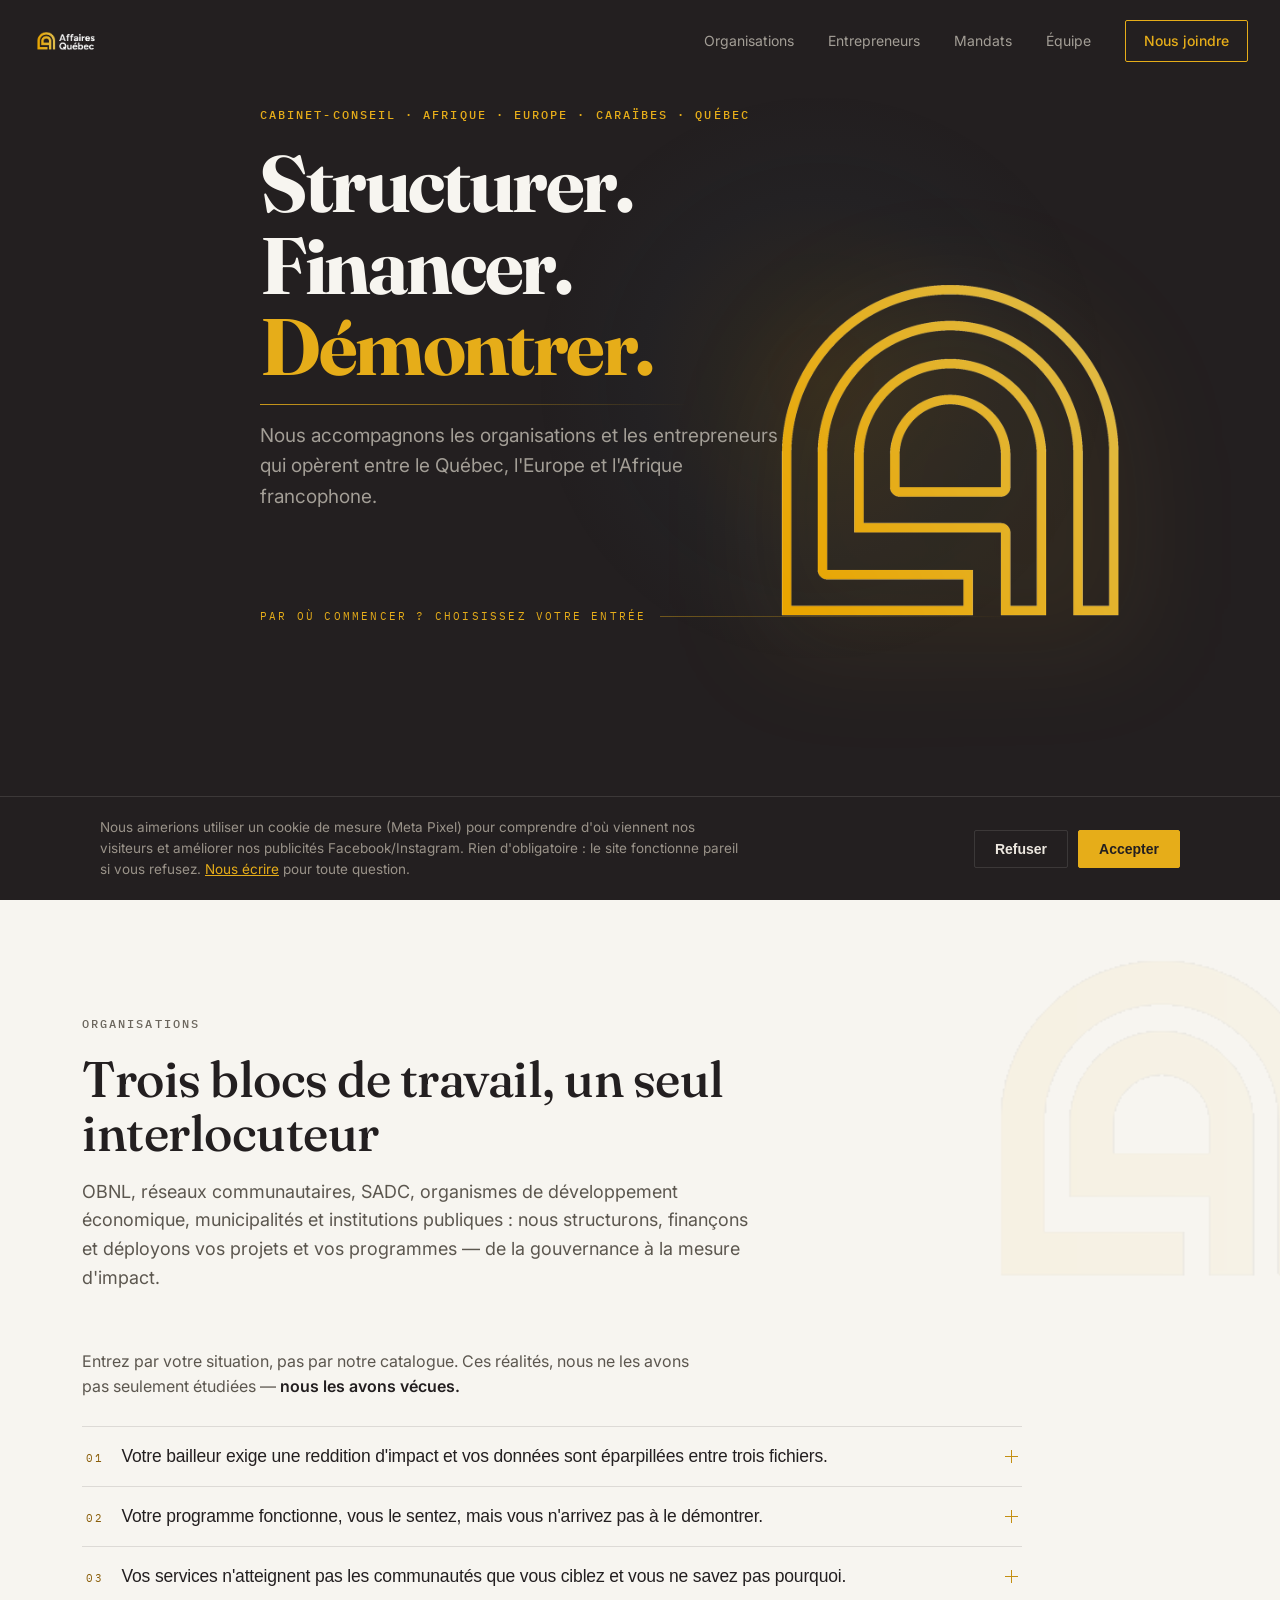
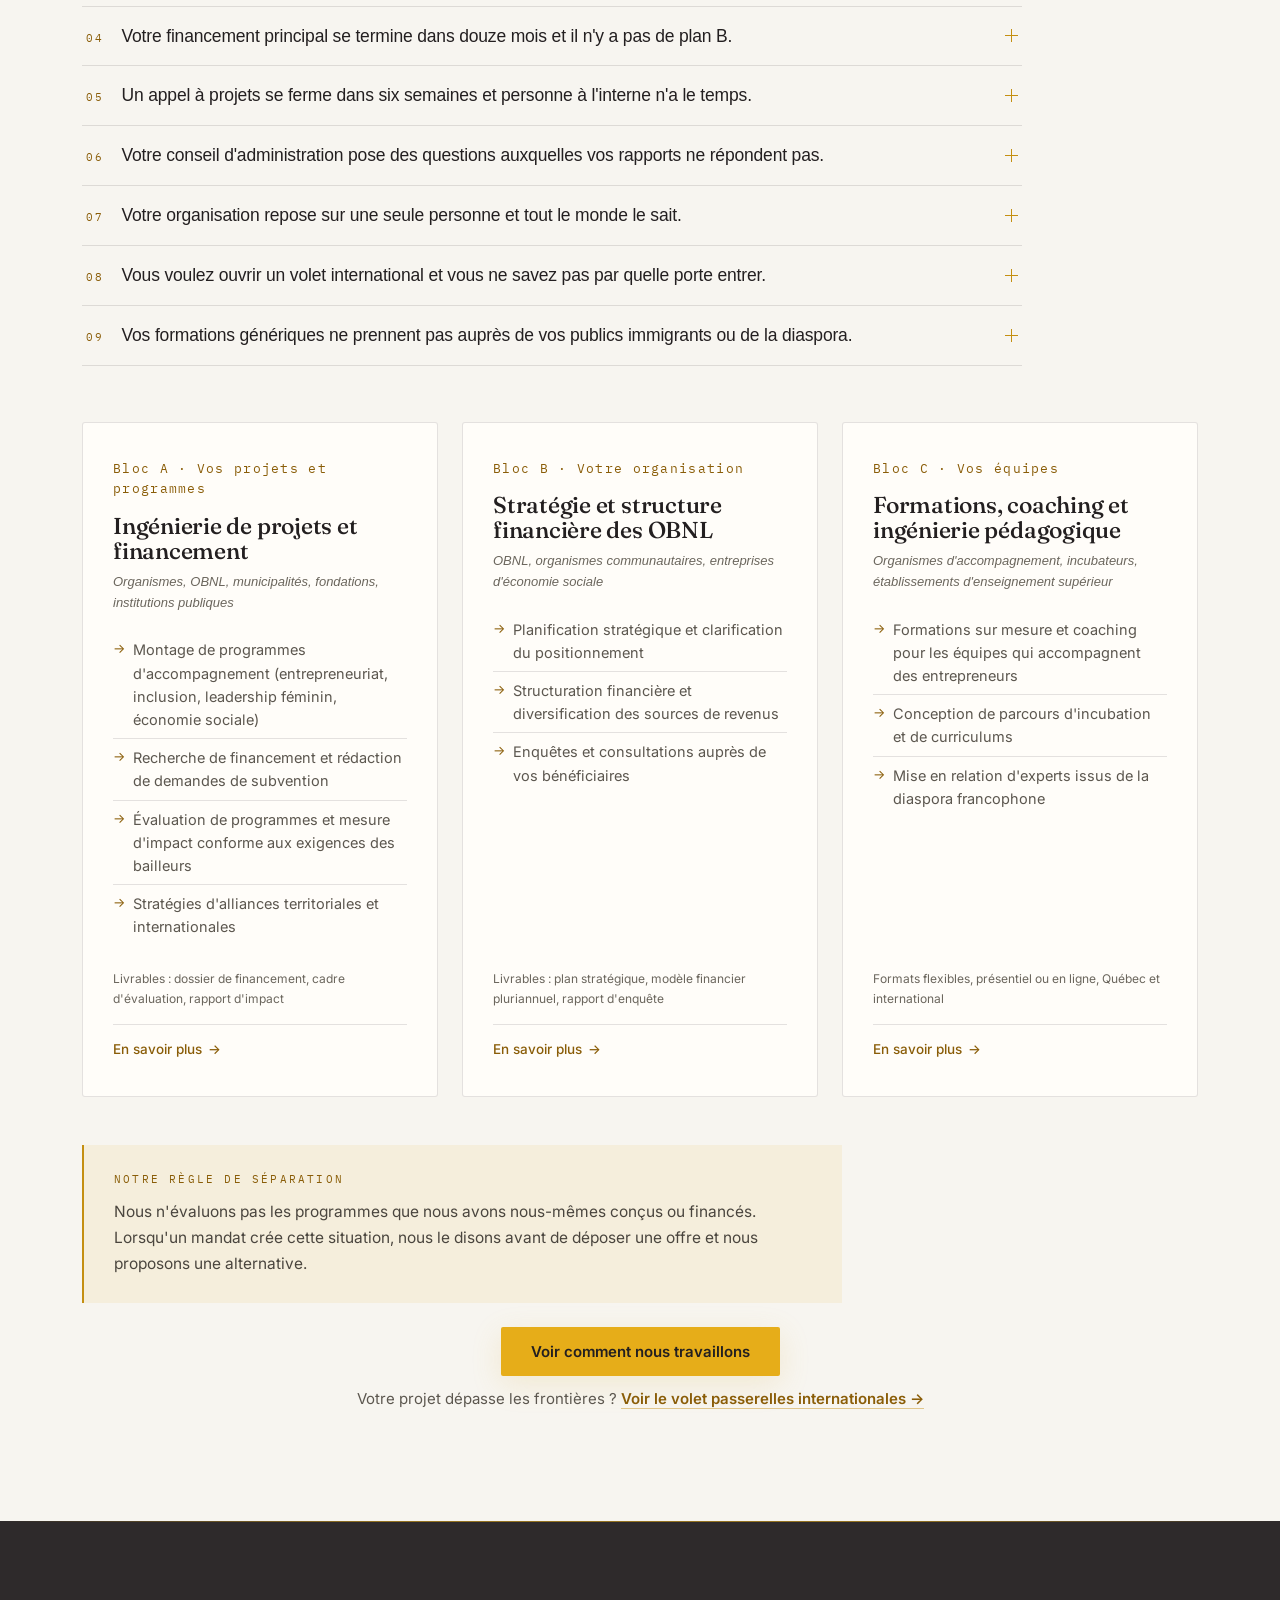
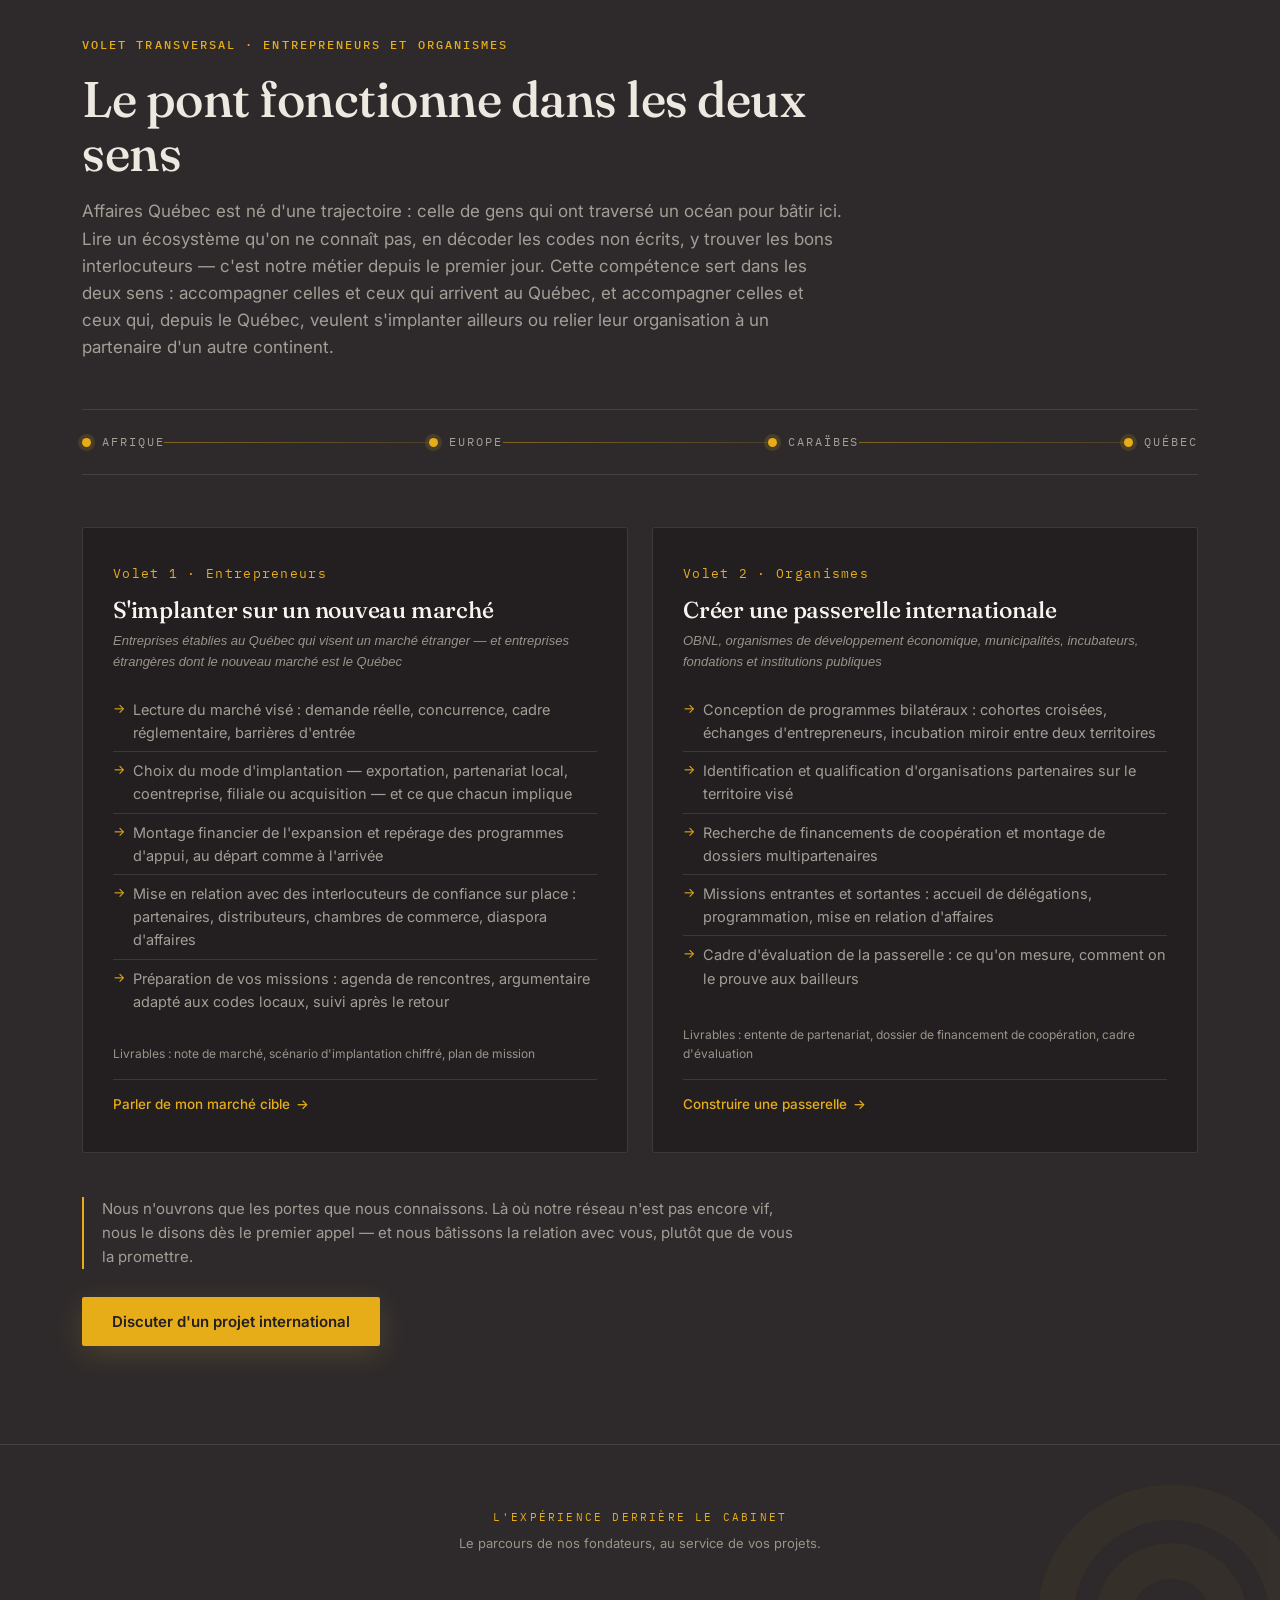
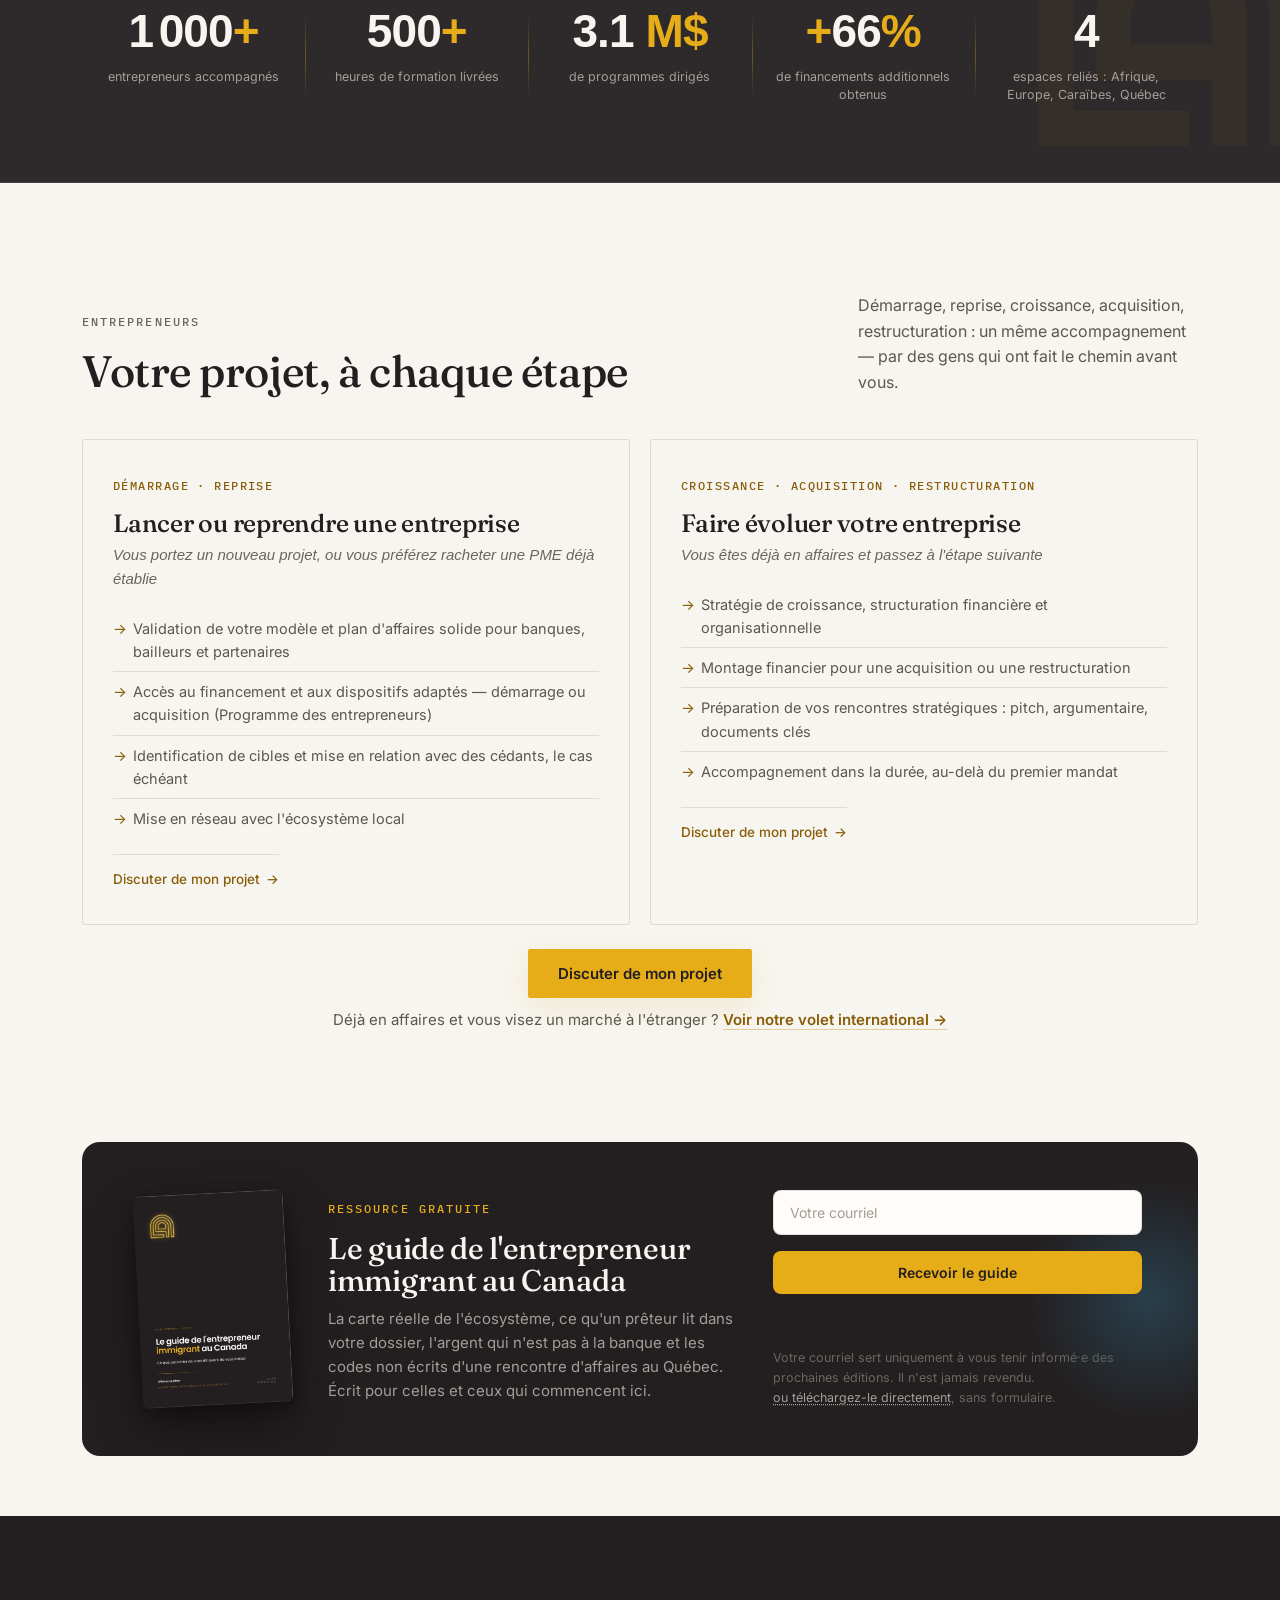
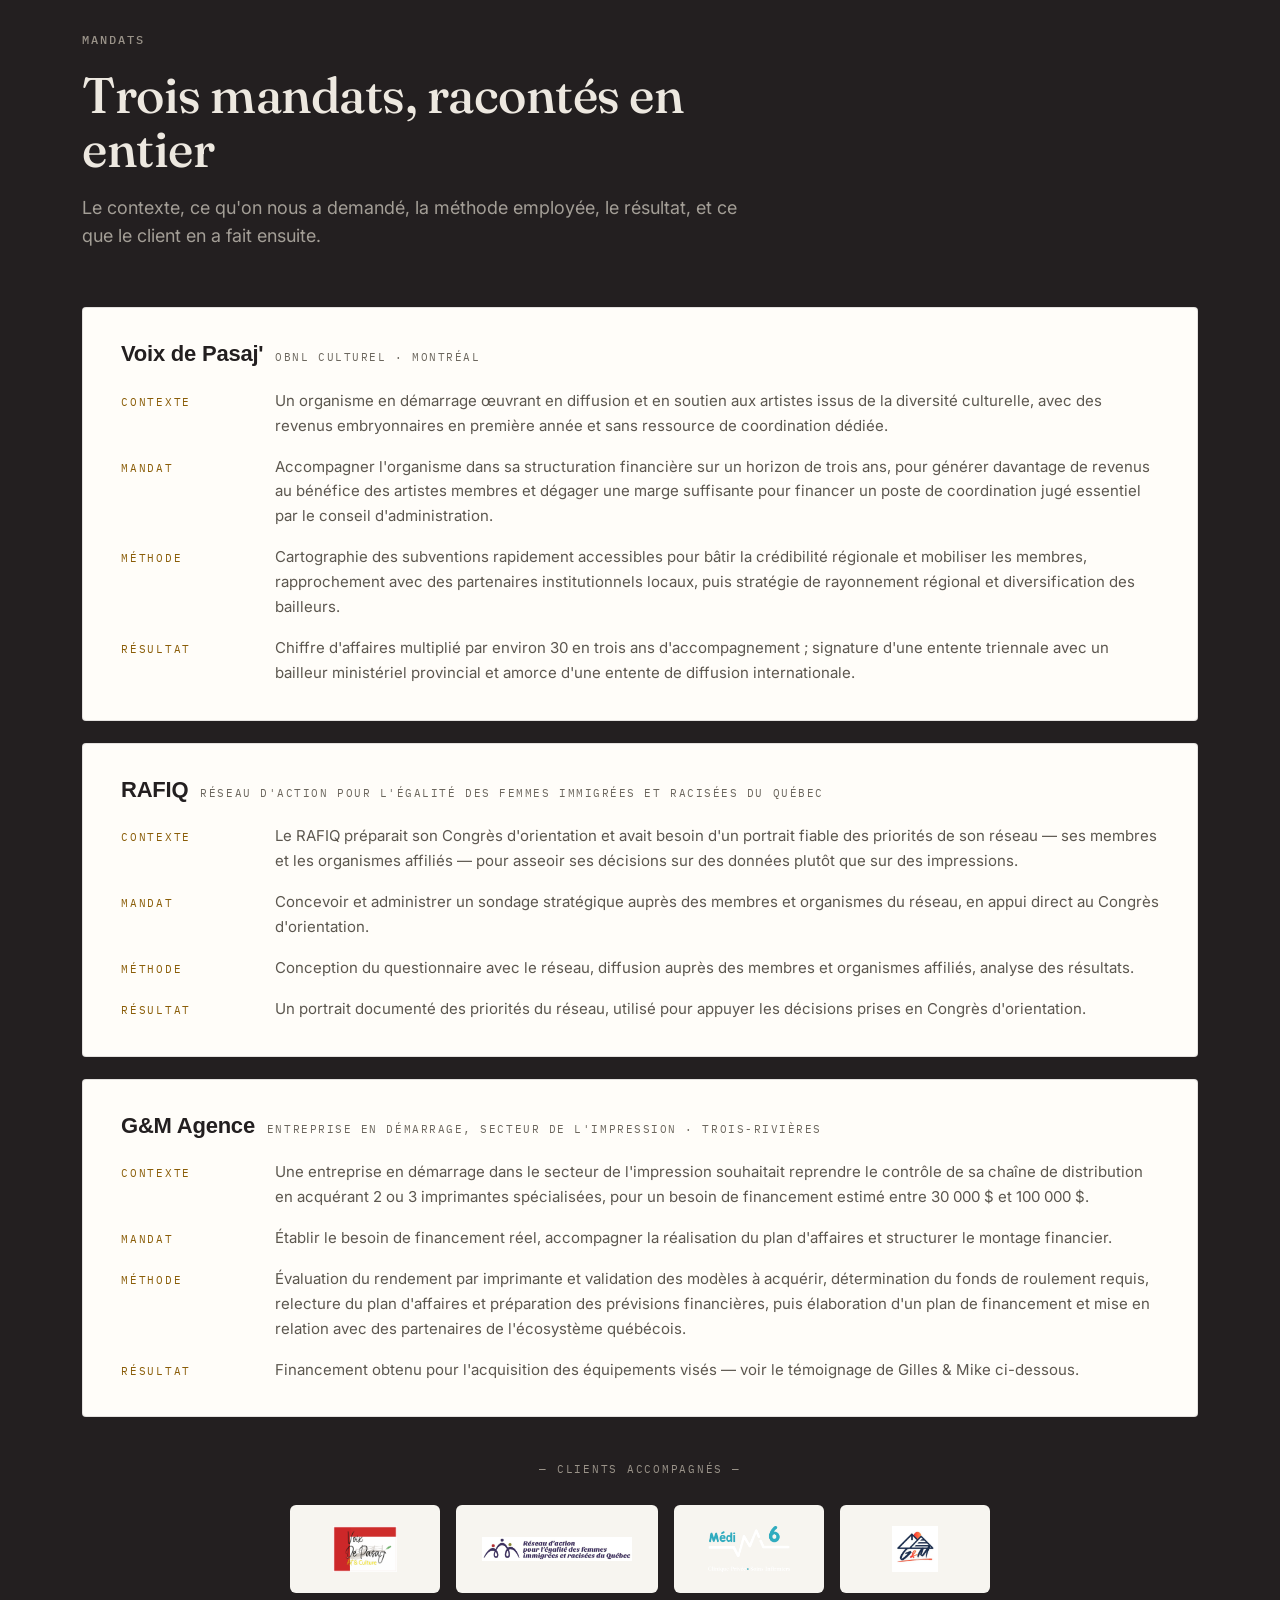
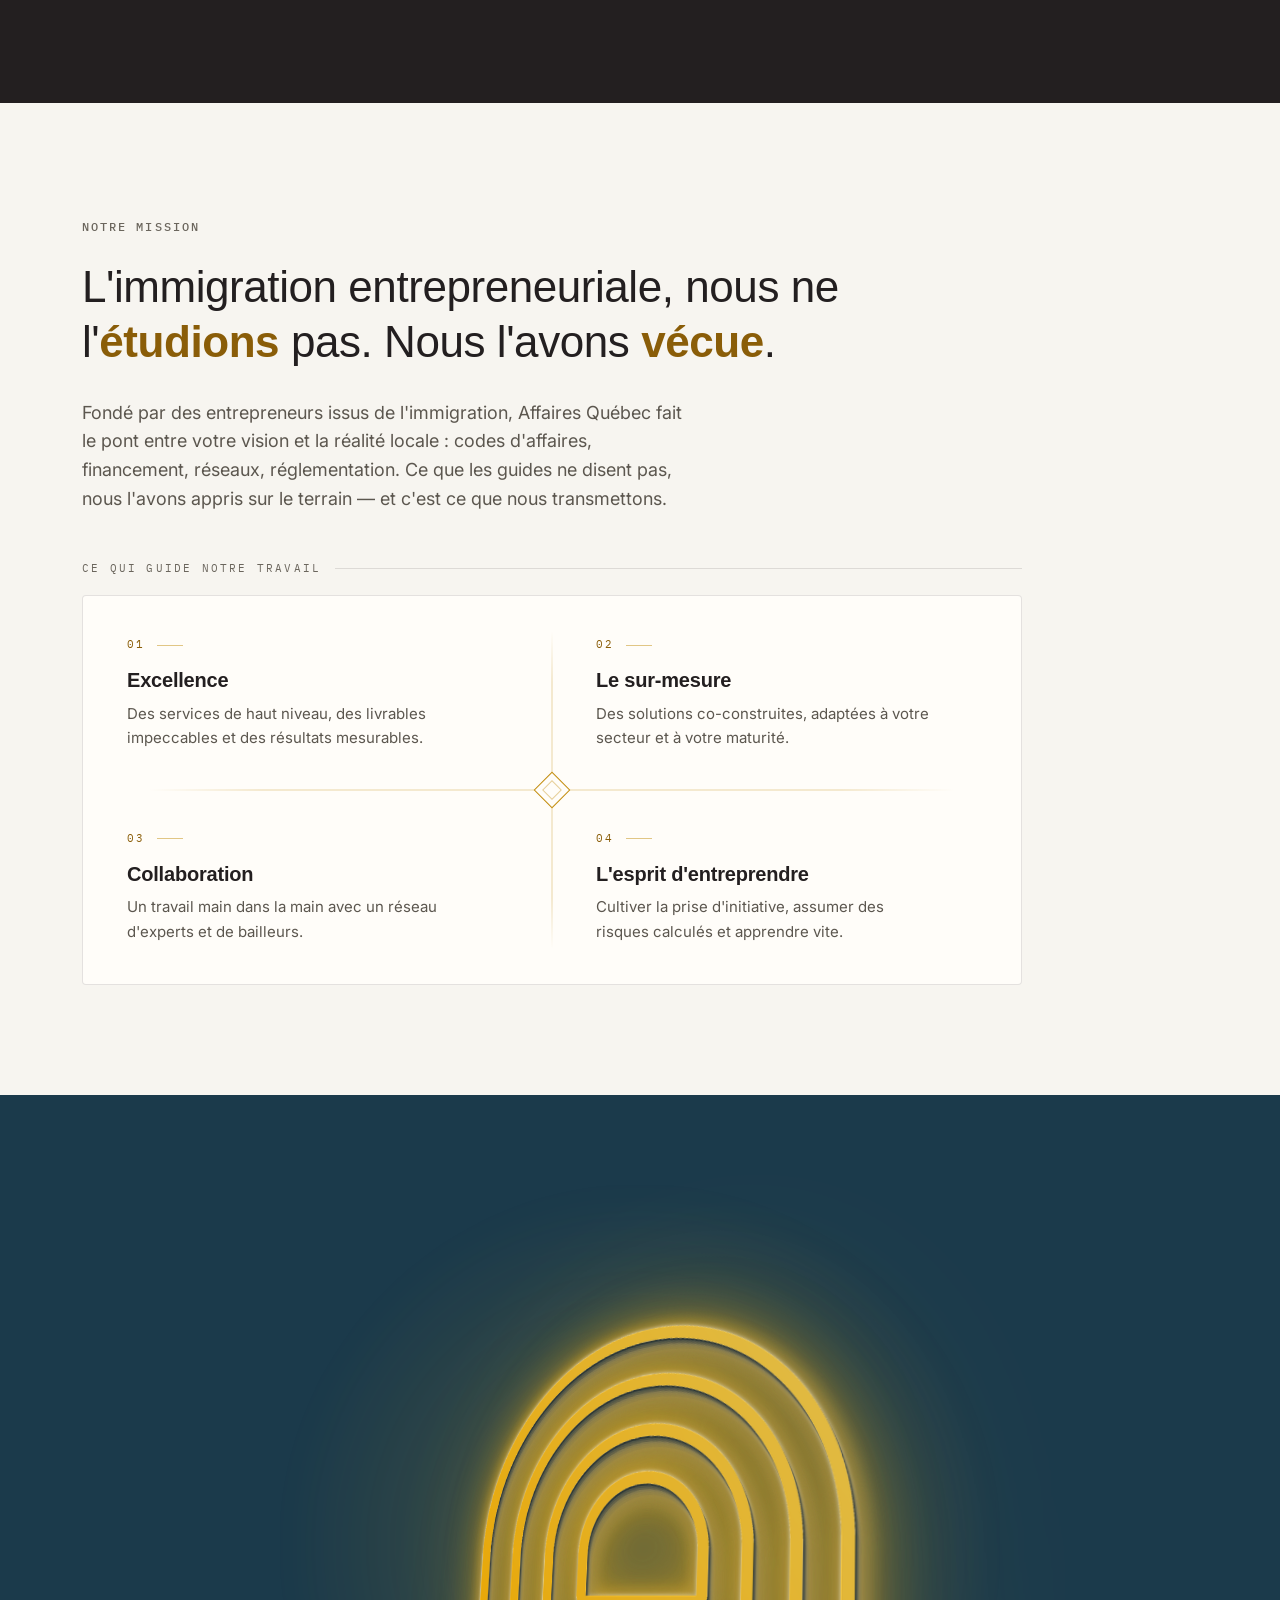
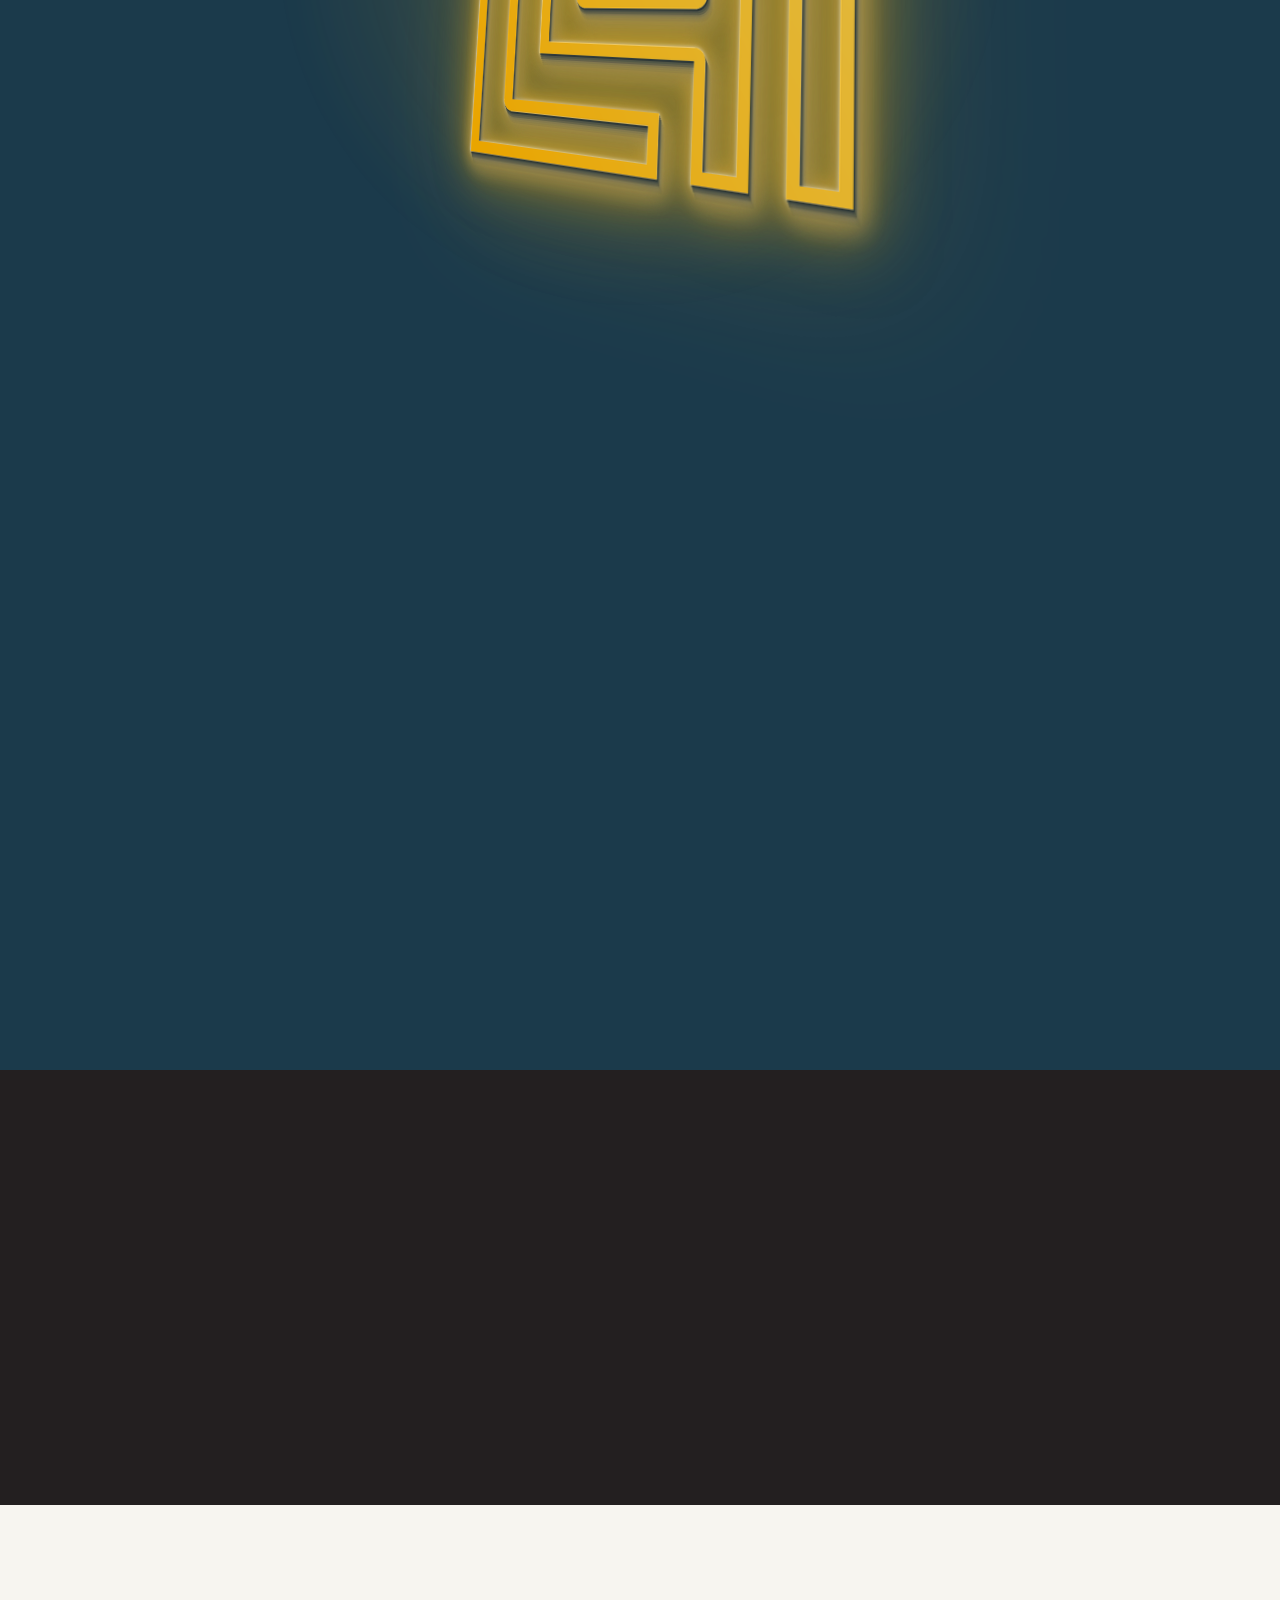
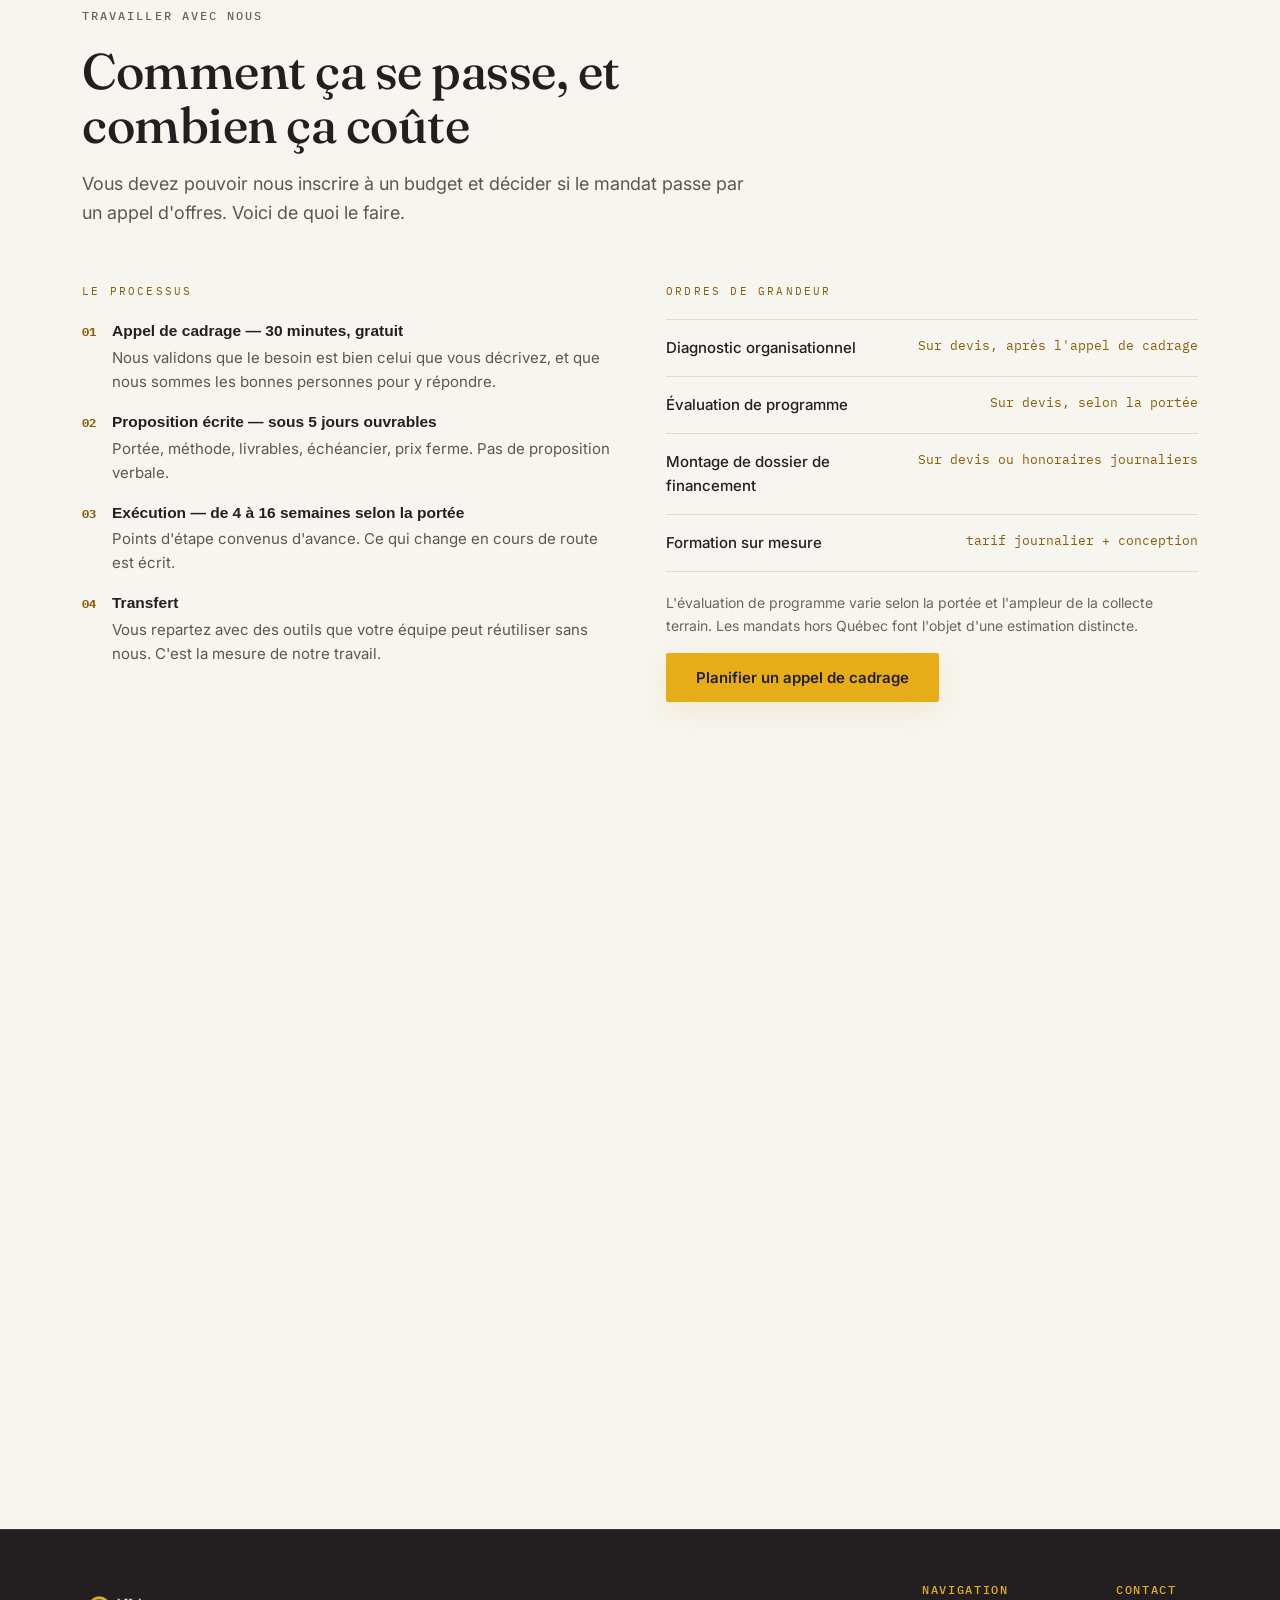
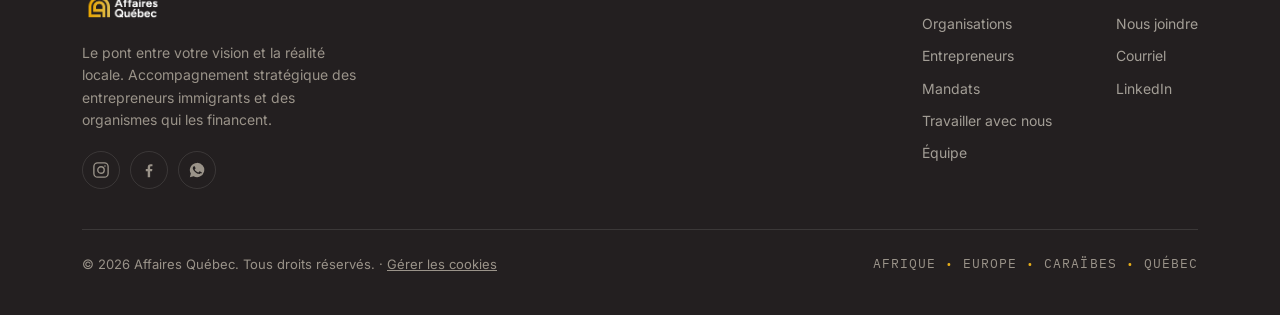
==== index.html @ 5df2b6e2 "Déclenche fbq('track','Lead') à l'envoi des formulaires guide/contact, si consentement accepté Co-Au" ====
<!DOCTYPE html>
<html lang="fr">
<head>
<meta charset="UTF-8">
<meta name="viewport" content="width=device-width, initial-scale=1.0">
<title>Affaires Québec — Le pont entre votre vision et la réalité locale</title>
<meta name="description" content="Cabinet-conseil spécialisé en accompagnement des entrepreneurs immigrants, repreneuriat, montage de financement et évaluation d'impact. Afrique, Europe, Caraïbes, Québec.">
<link rel="preconnect" href="https://fonts.googleapis.com">
<link rel="preconnect" href="https://fonts.gstatic.com" crossorigin>
<link href="https://fonts.googleapis.com/css2?family=Fraunces:ital,opsz,wght@0,9..144,400;0,9..144,500;0,9..144,600;1,9..144,400;1,9..144,500&family=Inter:wght@400;500;600&family=IBM+Plex+Mono:wght@400;500&display=swap" rel="stylesheet">
<link rel="icon" type="image/svg+xml" href="/favicon.svg">
<link rel="icon" type="image/png" sizes="48x48" href="/assets/favicon-48.png">
<link rel="icon" type="image/png" sizes="32x32" href="/assets/favicon-32.png">
<link rel="icon" type="image/png" sizes="16x16" href="/assets/favicon-16.png">
<link rel="shortcut icon" href="/favicon.ico">
<link rel="apple-touch-icon" sizes="180x180" href="/assets/apple-touch-icon.png">
<meta name="theme-color" content="#231F20">
<link rel="canonical" href="https://affairesquebec.ca/">
<meta property="og:type" content="website">
<meta property="og:site_name" content="Affaires Québec">
<meta property="og:locale" content="fr_CA">
<meta property="og:title" content="Affaires Québec — Le pont entre votre vision et la réalité locale">
<meta property="og:description" content="Cabinet-conseil spécialisé en accompagnement des entrepreneurs immigrants, repreneuriat, montage de financement et évaluation d'impact. Afrique, Europe, Caraïbes, Québec.">
<meta property="og:url" content="https://affairesquebec.ca/">
<meta property="og:image" content="https://affairesquebec.ca/assets/og-affaires-quebec.png">
<meta property="og:image:width" content="1200">
<meta property="og:image:height" content="630">
<meta name="twitter:card" content="summary_large_image">
<meta name="twitter:title" content="Affaires Québec — Le pont entre votre vision et la réalité locale">
<meta name="twitter:description" content="Cabinet-conseil spécialisé en accompagnement des entrepreneurs immigrants, repreneuriat, montage de financement et évaluation d'impact.">
<meta name="twitter:image" content="https://affairesquebec.ca/assets/og-affaires-quebec.png">
<script type="application/ld+json">
{
  "@context": "https://schema.org",
  "@type": "ProfessionalService",
  "name": "Affaires Québec",
  "description": "Cabinet-conseil spécialisé en accompagnement des entrepreneurs immigrants, repreneuriat, montage de financement et évaluation d'impact.",
  "areaServed": ["Québec", "Afrique", "Europe", "Caraïbes"],
  "email": "renald.rabathaly@affairesquebec.ca",
  "founder": [
    {"@type": "Person", "name": "Rouba Hamadi"},
    {"@type": "Person", "name": "Rénald Rabathaly"}
  ],
  "slogan": "Le pont entre votre vision et la réalité locale"
}
</script>
<style>
:root{
  --charcoal:#231F20;
  --charcoal-soft:#2E2A2B;
  --gold:#E6AD19;
  --gold-deep:#C48F12;
  --gold-ink:#8A5D08;
  --paper:#F7F5F0;
  --paper-dim:#EBE7DE;
  --marine:#1B3A4B;
  --marine-light:#2C5468;
  --ink-on-dark:#EDE8E0;
  --ink-muted:#A39E96;
  --ink-muted-dark:#9A9389;
  --ink-muted-light:#6B665D;
  --line-dark:rgba(237,232,224,0.12);
  --line-light:rgba(35,31,32,0.12);
}
*{margin:0;padding:0;box-sizing:border-box}
html{scroll-behavior:smooth}
body{
  font-family:'Inter',sans-serif;
  background:var(--charcoal);
  color:var(--ink-on-dark);
  line-height:1.6;
  -webkit-font-smoothing:antialiased;
  overflow-x:hidden;
}
h1,h2,h3,h4{font-family:'Fraunces',serif;font-optical-sizing:auto;font-weight:500;line-height:1.08;letter-spacing:-0.01em}
.mono{font-family:'IBM Plex Mono',monospace}
a{color:inherit;text-decoration:none}
:focus-visible{outline:2px solid var(--gold);outline-offset:2px}
.choice-card:focus-visible,input:focus-visible,textarea:focus-visible{outline-offset:-1px}
.wrap{max-width:1180px;margin:0 auto;padding:0 32px}
.eyebrow{
  font-family:'IBM Plex Mono',monospace;
  font-size:11.5px;letter-spacing:0.18em;text-transform:uppercase;
  color:var(--ink-muted-dark);font-weight:500;
}
.eyebrow.accent{color:var(--gold)}

/* ---------- NAV ---------- */
nav{
  position:fixed;top:0;left:0;right:0;z-index:100;
  display:flex;align-items:center;justify-content:space-between;
  padding:20px 32px;
  background:rgba(35,31,32,0);
  transition:background .4s ease,padding .4s ease,border-color .4s ease;
  border-bottom:1px solid transparent;
}
nav.scrolled{
  background:rgba(35,31,32,0.86);
  backdrop-filter:blur(14px);
  padding:14px 32px;
  border-bottom:1px solid var(--line-dark);
}
.logo{display:flex;align-items:center;gap:11px}
.logo-img{height:38px;width:auto;display:block}
.foot-logo-img{height:46px}
.nav-links{display:flex;gap:34px;align-items:center}
.nav-links a{font-size:14px;color:var(--ink-muted);transition:color .25s}
.nav-links a:hover{color:var(--paper)}
.nav-cta{
  border:1px solid var(--gold);color:var(--gold)!important;
  padding:9px 18px;border-radius:2px;font-size:13px;font-weight:500;
  transition:background .25s,color .25s;
}
.nav-cta:hover{background:var(--gold);color:var(--charcoal)!important}
.nav-toggle{display:none;background:none;border:none;color:var(--paper);cursor:pointer;flex-direction:column;gap:5px}
.nav-toggle span{width:24px;height:2px;background:var(--paper);display:block;transition:.3s}

/* ---------- HERO ---------- */
.hero{
  position:relative;min-height:100vh;display:flex;align-items:center;
  padding:96px 0 56px;overflow:hidden;
}
/* hero monogram centerpiece */
.hero-glow{
  position:absolute;top:42%;right:14%;width:560px;height:560px;transform:translate(0,-50%);
  background:radial-gradient(circle,rgba(230,173,25,0.07) 0%,rgba(43,84,104,0.05) 45%,transparent 72%);
  z-index:1;pointer-events:none;
  opacity:0;animation:glowIn 1.6s .3s forwards;
}
@keyframes glowIn{to{opacity:1}}
.hero-mono{
  position:absolute;top:50%;right:9%;transform:translateY(-50%);
  width:min(430px,38vw);aspect-ratio:1;z-index:1;pointer-events:none;
  display:flex;align-items:center;justify-content:center;
}
.hero-mono-img{
  width:82%;height:auto;position:relative;z-index:2;
  opacity:0;transform:scale(.86) translateY(14px) rotate(-3deg);
  animation:monoIn 1.3s cubic-bezier(.19,1,.22,1) .45s forwards, monoFloat 7s ease-in-out 1.9s infinite;
  filter:drop-shadow(0 20px 55px rgba(230,173,25,0.28));
}
.hero-mono-vid{display:none}
.hero-mono-fallback{display:none}
@keyframes monoIn{to{opacity:1;transform:scale(1) translateY(0) rotate(0)}}
@keyframes monoFloat{0%,100%{transform:translateY(0)}50%{transform:translateY(-12px)}}

/* reading progress */
#progressBar{
  position:fixed;top:0;left:0;height:2px;width:0;
  background:var(--gold);z-index:200;transition:width .1s linear;
}

/* proof band */
.proof{position:relative;overflow:hidden;background:var(--charcoal-soft);border-top:1px solid var(--line-dark);border-bottom:1px solid var(--line-dark)}
.proof .arch-mark{opacity:0.04}
.proof-label{text-align:center;font-family:'IBM Plex Mono',monospace;font-size:11px;letter-spacing:0.2em;text-transform:uppercase;color:var(--gold);margin-bottom:6px}
.proof-sub{text-align:center;font-size:13px;color:var(--ink-muted-dark);margin-bottom:40px}
.stats{display:grid;grid-template-columns:repeat(5,1fr);gap:0}
.stat{padding:14px 22px;text-align:center;position:relative}
.stat+.stat::before{content:"";position:absolute;left:0;top:18%;height:64%;width:1px;background:linear-gradient(180deg,transparent,rgba(230,173,25,0.35),transparent)}
.stat .fig{font-family:'Poppins',sans-serif;font-weight:700;font-size:clamp(30px,3.6vw,46px);color:var(--paper);line-height:1;letter-spacing:-0.02em}
.stat .fig .u{color:var(--gold)}
.stat .cap{font-size:12.5px;color:var(--ink-muted);margin-top:14px;line-height:1.45;max-width:180px;margin-left:auto;margin-right:auto}
.hero-inner{position:relative;z-index:3;max-width:760px}
.hero .eyebrow{opacity:0;transform:translateY(14px);animation:rise .8s .2s forwards}
.hero-verbs{
  font-size:clamp(42px,7.2vw,80px);font-weight:700;color:var(--paper);
  margin:16px 0 16px;letter-spacing:-0.03em;line-height:1.02;
}
/* Chaque mot vit dans un masque : il monte de sous la ligne, l'un apres l'autre. */
.hero-verbs .verb{
  display:block;overflow:hidden;padding-bottom:.07em;margin-bottom:-.07em;
  will-change:transform;
}
.hero-verbs .v-in{
  display:block;transform-origin:left bottom;
  opacity:0;transform:translateY(108%) rotate(4deg);
  animation:verbIn 1.15s cubic-bezier(.16,1,.3,1) forwards;
  will-change:transform,opacity;
}
@keyframes verbIn{
  0%{opacity:0;transform:translateY(108%) rotate(4deg)}
  55%{opacity:1}
  100%{opacity:1;transform:translateY(0) rotate(0)}
}
/* Le troisieme mot se distingue par la couleur et le poids, pas par un remplissage en degrade. */
.hero-verbs .verb-gold .v-in{
  color:var(--gold);
  animation:verbIn 1.15s cubic-bezier(.16,1,.3,1) forwards;
}
/* Filet dore trace sous le titre, une fois le dernier mot pose. */
.hero-rule{
  display:block;height:1px;width:min(430px,62%);margin:2px 0 0;
  background:linear-gradient(90deg,rgba(230,173,25,.85) 0%,rgba(230,173,25,0) 100%);
  transform:scaleX(0);transform-origin:left center;
  animation:ruleIn 1.2s cubic-bezier(.16,1,.3,1) 1.55s forwards;
}
@keyframes ruleIn{to{transform:scaleX(1)}}
.hero-lead{
  font-size:clamp(16.5px,2vw,19px);color:var(--ink-muted);max-width:520px;margin-top:16px;
  opacity:0;transform:translateY(14px);animation:rise .8s 1.15s forwards;
}
.hero-actions{
  margin-top:38px;display:flex;gap:16px;flex-wrap:wrap;
  opacity:0;transform:translateY(14px);animation:rise .8s 1.3s forwards;
}
.btn-primary{
  background:var(--gold);color:var(--charcoal);padding:15px 30px;border-radius:2px;
  font-weight:600;font-size:15px;transition:transform .25s,box-shadow .25s;
  box-shadow:0 8px 30px rgba(223,175,69,0.18);
}
.btn-primary:hover{transform:translateY(-2px);box-shadow:0 12px 40px rgba(223,175,69,0.3)}
.btn-ghost{
  border:1px solid var(--line-dark);color:var(--ink-on-dark);padding:15px 28px;border-radius:2px;
  font-weight:500;font-size:15px;transition:border-color .25s,background .25s;
}
.btn-ghost:hover{border-color:var(--gold);background:rgba(223,175,69,0.06)}
@keyframes rise{to{opacity:1;transform:translateY(0)}}

/* Animations d'entrée façon AOS, implémentées nativement pour garder le fichier
   autonome (aucune bibliothèque externe). Les attributs data-aos sont lus tels quels :
   si la bibliothèque AOS est ajoutée plus tard, le balisage reste compatible. */
[data-aos]{
  opacity:0;
  transition-property:opacity,transform;
  transition-duration:var(--aos-duration,600ms);
  transition-timing-function:var(--aos-easing,cubic-bezier(.16,1,.3,1));
  transition-delay:var(--aos-delay,0ms);
  will-change:opacity,transform;
}
[data-aos="fade-right"]{transform:translate3d(-46px,0,0)}
[data-aos="fade-left"]{transform:translate3d(46px,0,0)}
[data-aos="fade-up"]{transform:translate3d(0,32px,0)}
[data-aos].aos-animate{opacity:1;transform:translate3d(0,0,0)}
@media(prefers-reduced-motion:reduce){
  [data-aos]{opacity:1!important;transform:none!important}
}

/* hero choice selector — les deux portes d'entree du site */
.hero-choice-label{
  display:flex;align-items:center;gap:14px;margin-top:96px;max-width:780px;
  font-family:'IBM Plex Mono',monospace;font-size:11px;letter-spacing:0.2em;
  text-transform:uppercase;color:var(--gold);
  opacity:0;transform:translateY(10px);animation:rise .8s 1.1s forwards;
}
.hero-choice-label::after{content:"";flex:1;height:1px;background:linear-gradient(90deg,rgba(230,173,25,0.4),transparent)}
.hero-choice{
  margin-top:18px;display:grid;grid-template-columns:1fr 1fr;gap:16px;max-width:780px;
}
.choice-card{
  display:flex;flex-direction:column;padding:18px 20px 14px;
  background:rgba(237,232,224,0.055);
  border:1px solid rgba(230,173,25,0.24);border-radius:4px;
  transition:background .3s,border-color .3s,transform .3s,box-shadow .3s;
  position:relative;overflow:hidden;
}
.choice-card::before{
  content:"";position:absolute;left:0;top:0;bottom:0;width:3px;background:var(--gold);
  transform:scaleY(.34);transform-origin:center;transition:transform .35s cubic-bezier(.16,1,.3,1);
}
.choice-card:hover{
  background:rgba(230,173,25,0.09);border-color:rgba(230,173,25,0.62);
  transform:translateY(-3px);box-shadow:0 16px 42px rgba(0,0,0,0.34);
}
.choice-card:hover::before{transform:scaleY(1)}
.choice-card:focus-visible{outline:1px solid var(--gold);outline-offset:2px}
.c-top{display:flex;align-items:center;gap:14px}
.choice-icon{width:40px;height:40px;flex-shrink:0;border-radius:50%;background:rgba(230,173,25,0.14);display:flex;align-items:center;justify-content:center;color:var(--gold);transition:background .3s}
.choice-card:hover .choice-icon{background:rgba(230,173,25,0.24)}
.choice-icon svg{width:20px;height:20px}
.choice-txt{display:flex;flex-direction:column;flex:1;line-height:1.3}
.c-label{font-family:'IBM Plex Mono',monospace;font-size:11.5px;letter-spacing:0.12em;text-transform:uppercase;color:var(--ink-muted-dark)}
.c-main{font-family:'Poppins',sans-serif;font-weight:600;font-size:19px;color:var(--paper);letter-spacing:-0.01em}
.c-sub{display:block;flex:1;margin:12px 0 13px;font-size:12.5px;line-height:1.55;color:var(--ink-muted)}
.c-go{
  display:flex;align-items:center;justify-content:space-between;gap:10px;
  padding-top:11px;border-top:1px solid rgba(230,173,25,0.2);
  font-family:'IBM Plex Mono',monospace;font-size:11px;letter-spacing:0.09em;
  text-transform:uppercase;color:var(--gold);
}
.c-arrow{
  width:26px;height:26px;border-radius:50%;border:1px solid rgba(230,173,25,0.45);
  display:inline-flex;align-items:center;justify-content:center;font-size:14px;
  color:var(--gold);flex:0 0 auto;
  transition:transform .3s,background .3s,border-color .3s,color .3s;
  animation:arrowNudge 5.5s 3.2s ease-in-out infinite;
}
@media(max-height:790px) and (min-width:901px){
  .hero{padding:78px 0 40px}
  .hero-verbs{font-size:clamp(38px,5.4vw,62px);margin:12px 0 12px}
  .hero-lead{font-size:16px;margin-top:12px}
  .hero-choice-label{margin-top:22px}
}
@keyframes arrowNudge{0%,86%,100%{transform:translateX(0)}91%{transform:translateX(5px)}95%{transform:translateX(0)}}
.choice-card:hover .c-arrow{animation:none;background:var(--gold);border-color:var(--gold);color:var(--charcoal);transform:translateX(4px)}

/* B2C entrepreneurs section */
.b2c-head{display:flex;align-items:flex-end;justify-content:space-between;gap:30px;flex-wrap:wrap;margin-bottom:44px}
.b2c-duo{display:grid;grid-template-columns:1fr 1fr;gap:20px}
.b2c-card{
  background:var(--paper);border:1px solid var(--line-light);border-radius:3px;
  padding:32px 30px;transition:transform .3s,box-shadow .3s;position:relative;
}
.b2c-card:hover{transform:translateY(-4px);box-shadow:0 16px 40px rgba(35,31,32,0.09)}
.b2c-card .tag{font-family:'IBM Plex Mono',monospace;font-size:12px;letter-spacing:0.12em;text-transform:uppercase;color:var(--gold-ink);font-weight:500}
.b2c-card h3{font-size:25px;color:var(--charcoal);margin:12px 0 6px}
.b2c-card .sub{font-family:'Poppins',sans-serif;font-style:italic;font-size:15px;color:#6B665D;margin-bottom:18px}
.b2c-card ul{list-style:none;margin:0}
.b2c-card li{font-size:14.5px;color:#5C574F;padding:8px 0 8px 20px;position:relative;border-bottom:1px solid var(--line-light)}
.b2c-card li:last-child{border-bottom:none}
.b2c-card li::before{content:"→";position:absolute;left:0;color:var(--gold-ink)}

/* ---------- SECTION SHELL ---------- */
/* arch watermark - brand motif */
.arch-mark{position:absolute;pointer-events:none;opacity:0.05;z-index:0}
.arch-mark svg,.arch-mark img{display:block}
section{position:relative}
.wrap{position:relative;z-index:2}
.band-paper{background:var(--paper);color:var(--charcoal);--ink-muted-dark:var(--ink-muted-light)}
.band-marine{background:var(--marine);color:var(--ink-on-dark);--ink-muted:#ABA69E}
.photo-band{
  position:relative;z-index:5;height:clamp(280px,34vw,460px);
  background:
    repeating-linear-gradient(135deg,rgba(230,173,25,0.05) 0 2px,transparent 2px 34px),
    linear-gradient(160deg,var(--charcoal-soft) 0%,var(--charcoal) 65%);
  border-top:1px solid var(--line-dark);border-bottom:1px solid var(--line-dark);
  display:flex;align-items:center;justify-content:center;overflow:hidden;
}
.photo-band-caption{
  font-size:11.5px;letter-spacing:0.14em;text-transform:uppercase;
  color:var(--ink-muted-dark);border:1px solid var(--line-dark);
  padding:10px 18px;border-radius:100px;background:rgba(35,31,32,0.4);
}
/* Pour intégrer une vraie photo : remplacer le background du .photo-band par
   background:url('assets/votre-photo.jpg') center/cover; et retirer .photo-band-caption. */
.card-link{
  display:inline-flex;align-items:center;gap:6px;margin-top:16px;padding-top:14px;
  border-top:1px solid var(--line-dark);font-size:13.5px;font-weight:500;color:var(--gold);
}
.card-link .arr{transition:transform .25s}
.offre:hover .card-link .arr{transform:translateX(4px)}
.b2c-card .card-link{color:var(--gold-ink);border-top-color:var(--line-light)}
.b2c-card:hover .card-link .arr{transform:translateX(4px)}

/* ---------- POURQUOI — logo néon épinglé ---------- */
/* Le logo reste épinglé le temps que la rotation 3D se termine ; la section ne
   défile qu'ensuite. La bande photo ne le recouvre plus (marge négative retirée). */
.pq-pin{position:relative;min-height:175vh}
.pq-pin-bg{
  position:sticky;top:0;height:100vh;
  display:flex;align-items:center;justify-content:center;
  z-index:1;pointer-events:none;
}
.pq-pin-circle{
  position:relative;
  display:flex;align-items:center;justify-content:center;
  perspective:900px;perspective-origin:50% 45%;
}
/* halo néon ambiant derrière le logo (calque peu coûteux, animé en opacité/échelle) */
.pq-pin-glow{
  position:absolute;top:50%;left:50%;
  width:min(56vw,700px);aspect-ratio:1/1;
  transform:translate(-50%,-50%);
  background:radial-gradient(circle at 50% 50%,
    rgba(230,173,25,0.26) 0%,
    rgba(230,173,25,0.13) 32%,
    rgba(230,173,25,0.05) 56%,
    rgba(230,173,25,0) 72%);
  filter:blur(14px);
  pointer-events:none;
  animation:pqNeonBreath 5.2s ease-in-out infinite;
}
@keyframes pqNeonBreath{
  0%,100%{opacity:0.72;transform:translate(-50%,-50%) scale(0.97)}
  50%{opacity:1;transform:translate(-50%,-50%) scale(1.04)}
}
.pq-pin-circle img{
  position:relative;
  width:min(38vw,480px);height:auto;opacity:1;
  transform-style:preserve-3d;
  will-change:transform,filter;
  transition:filter .4s ease;
  /* extrusion 3D (ombres décalées) + halo néon serré puis diffus */
  filter:
    drop-shadow(1px 2px 0 rgba(8,24,33,0.55))
    drop-shadow(2px 4px 0 rgba(8,24,33,0.40))
    drop-shadow(3px 6px 0 rgba(8,24,33,0.26))
    drop-shadow(4px 8px 10px rgba(8,24,33,0.45))
    drop-shadow(0 0 2px rgba(255,244,214,0.95))
    drop-shadow(0 0 9px rgba(230,173,25,0.85))
    drop-shadow(0 0 26px rgba(230,173,25,0.55))
    drop-shadow(0 0 64px rgba(230,173,25,0.32));
}
.pq-pin-content{
  position:sticky;top:0;height:100vh;margin-top:-100vh;
  display:flex;align-items:center;
  z-index:2;pointer-events:none;
}
.pq-pin-content .wrap{pointer-events:auto;width:100%}
@media(max-width:900px){
  .pq-pin{min-height:0}
  .pq-pin-bg{position:relative;height:auto;padding:56px 0 0}
  .pq-pin-circle{perspective:none}
  .pq-pin-circle img{
    width:180px;transform:none!important;
    filter:
      drop-shadow(1px 2px 0 rgba(8,24,33,0.5))
      drop-shadow(2px 4px 0 rgba(8,24,33,0.3))
      drop-shadow(0 0 2px rgba(255,244,214,0.9))
      drop-shadow(0 0 8px rgba(230,173,25,0.8))
      drop-shadow(0 0 22px rgba(230,173,25,0.4));
  }
  .pq-pin-glow{width:260px}
  .pq-pin-content{position:relative;height:auto;margin-top:0;display:block;padding:24px 0 76px}
}

/* ---------- GUIDE / INFOLETTRE (inspiré de montrealinternational.com) ---------- */
.guide-card{
  background:var(--charcoal);color:var(--ink-on-dark);
  border-radius:18px;padding:48px 56px;
  display:grid;grid-template-columns:auto 1.1fr 1fr;gap:40px;align-items:center;
  position:relative;overflow:hidden;
}
.guide-cover{flex:0 0 auto}
.guide-cover img{
  display:block;width:150px;height:auto;border-radius:6px;
  box-shadow:0 22px 50px rgba(0,0,0,0.45),0 4px 14px rgba(0,0,0,0.3);
  transform:rotate(-3deg);
}
.guide-card::after{
  content:"";position:absolute;right:-70px;top:50%;transform:translateY(-50%);
  width:240px;height:240px;border-radius:50%;
  background:radial-gradient(circle,var(--marine-light) 0%,transparent 72%);
  opacity:0.6;pointer-events:none;
}
.guide-left .eyebrow{color:var(--gold)}
.guide-left h3{font-size:clamp(22px,2.6vw,30px);margin:12px 0 10px;color:var(--paper)}
.guide-left p{color:var(--ink-muted);font-size:15px;max-width:480px}
.guide-form{display:flex;flex-wrap:wrap;gap:10px;position:relative;z-index:2}
.guide-form .cf-turnstile{flex:1 1 100%}
.guide-form input{
  flex:1;min-width:0;padding:13px 16px;border-radius:8px;border:1px solid var(--line-dark);
  background:rgba(247,245,240,0.06);color:var(--paper);font-family:'Inter',sans-serif;font-size:14px;
}
.guide-form input::placeholder{color:var(--ink-muted-dark)}
.guide-form button{
  padding:13px 22px;border-radius:8px;border:none;background:var(--gold);color:var(--charcoal);
  font-weight:600;font-size:14px;cursor:pointer;white-space:nowrap;transition:background .25s;
}
.guide-form button:hover{background:var(--gold-deep)}
@media(max-width:900px){
  .guide-card{grid-template-columns:1fr;padding:36px 28px}
  .guide-cover{display:flex;justify-content:center;margin-bottom:8px}
  .guide-cover img{width:130px;transform:none}
  .guide-form{flex-direction:column}
}

.pad{padding:110px 0}
.sec-head{max-width:680px;margin-bottom:56px}
.sec-head h2{font-size:clamp(30px,4.4vw,50px);margin:16px 0 18px}
.band-paper .sec-head h2{color:var(--charcoal)}
.sec-head p{font-size:18px;color:var(--ink-muted)}
.band-paper .sec-head p{color:#5C574F}

.reveal{opacity:0;transform:translateY(30px);transition:opacity .7s ease,transform .7s ease}
.reveal.in{opacity:1;transform:translateY(0)}

/* ---------- ENJEUX ---------- */
.enjeux-lead{font-size:clamp(20px,2.6vw,26px);font-family:'Poppins',sans-serif;font-weight:400;max-width:760px;line-height:1.35;margin-bottom:50px}
.enjeux-lead strong{color:var(--gold);font-weight:600}
.enjeux-grid{display:grid;grid-template-columns:repeat(4,1fr);gap:1px;background:var(--line-dark);border:1px solid var(--line-dark)}
.enjeu{background:var(--charcoal);padding:34px 28px;transition:background .3s}
.enjeu:hover{background:var(--charcoal-soft)}
.enjeu .num{font-family:'IBM Plex Mono',monospace;font-size:13px;color:var(--gold);letter-spacing:0.1em}
.enjeu h3{font-size:20px;margin:16px 0 10px;color:var(--paper);font-weight:600}
.enjeu p{font-size:14.5px;color:var(--ink-muted)}

/* ---------- MISSION ---------- */
.mission-quote{
  font-family:'Poppins',sans-serif;font-weight:400;font-size:clamp(26px,4vw,44px);
  line-height:1.25;max-width:900px;letter-spacing:-0.01em;
}
.mission-quote em{font-style:normal;color:var(--gold-ink);font-weight:600}
.mission-sub{margin-top:30px;font-size:18px;color:#5C574F;max-width:600px}

/* ---------- VALEURS (mission) ---------- */
.values-label{
  display:flex;align-items:center;gap:14px;margin-top:46px;
  font-family:'IBM Plex Mono',monospace;font-size:11px;letter-spacing:0.2em;
  text-transform:uppercase;color:var(--ink-muted-dark);max-width:940px;
}
.values-label::after{content:"";flex:1;height:1px;background:var(--line-light)}
.values{
  position:relative;margin-top:18px;max-width:940px;
  display:grid;grid-template-columns:1fr 1fr;
  background:#FFFDF9;border:1px solid var(--line-light);border-radius:4px;
}
/* croix de separation, estompee aux extremites */
.values::before,.values::after{content:"";position:absolute;pointer-events:none}
.values::before{
  left:50%;top:9%;bottom:9%;width:1px;transform:translateX(-0.5px);
  background:linear-gradient(180deg,transparent 0%,rgba(196,143,18,0.36) 16%,rgba(196,143,18,0.36) 84%,transparent 100%);
}
.values::after{
  top:50%;left:7%;right:7%;height:1px;transform:translateY(-0.5px);
  background:linear-gradient(90deg,transparent 0%,rgba(196,143,18,0.36) 14%,rgba(196,143,18,0.36) 86%,transparent 100%);
}
.values-mark{
  position:absolute;top:50%;left:50%;width:26px;height:26px;z-index:2;
  transform:translate(-50%,-50%) rotate(45deg);
  background:#FFFDF9;border:1px solid var(--gold-deep);
}
.values-mark::after{content:"";position:absolute;inset:5px;border:1px solid rgba(196,143,18,0.42)}
.value{position:relative;padding:40px 44px;transition:background .35s ease}
.value:hover{background:rgba(230,173,25,0.05)}
.value-idx{
  display:flex;align-items:center;gap:12px;margin-bottom:16px;
  font-family:'IBM Plex Mono',monospace;font-size:11px;letter-spacing:0.18em;color:var(--gold-ink);
}
.value-idx::after{content:"";height:1px;width:26px;background:rgba(196,143,18,0.5);transition:width .35s ease}
.value:hover .value-idx::after{width:54px}
.value h3{
  font-family:'Poppins',sans-serif;font-weight:600;font-size:20px;
  color:var(--charcoal);letter-spacing:-0.01em;margin-bottom:10px;
}
.value p{font-size:15px;color:#5C574F;line-height:1.62;max-width:340px}
@media(max-width:900px){
  .values-label{margin-top:34px}
  .values{grid-template-columns:1fr}
  .values::before,.values::after,.values-mark{display:none}
  .value{padding:28px 24px;border-bottom:1px solid var(--line-light)}
  .value:last-child{border-bottom:none}
  .value p{max-width:none}
}

/* ---------- OFFRES ---------- */
.offres-grid{display:grid;grid-template-columns:repeat(3,1fr);gap:24px;margin-top:12px}
.org-scope{display:flex;flex-wrap:wrap;gap:10px;margin:-24px 0 48px}
.scope-item{
  font-family:'IBM Plex Mono',monospace;font-size:12px;letter-spacing:0.04em;
  color:var(--ink-muted);padding:8px 15px;border:1px solid var(--line-dark);border-radius:100px;
  transition:border-color .3s,color .3s;
}
.scope-item:hover{border-color:var(--gold);color:var(--gold)}
.offre-flag{
  font-size:15px;color:var(--gold);font-weight:600;letter-spacing:0.01em;
  margin-bottom:20px;padding-left:16px;border-left:3px solid var(--gold);
}
.offre{
  background:var(--charcoal);border:1px solid var(--line-dark);border-radius:3px;
  padding:36px 30px;display:flex;flex-direction:column;
  transition:transform .35s ease,border-color .35s ease,box-shadow .35s ease;
  position:relative;overflow:hidden;
}
.offre::before{
  content:"";position:absolute;top:0;left:0;right:0;height:2px;
  background:var(--gold);transform:scaleX(0);transform-origin:left;transition:transform .4s ease;
}
.offre:hover{transform:translateY(-6px);border-color:rgba(223,175,69,0.4);box-shadow:0 20px 50px rgba(0,0,0,0.3)}
.offre:hover::before{transform:scaleX(1)}
.offre .step{font-family:'IBM Plex Mono',monospace;font-size:13px;color:var(--gold);letter-spacing:0.1em}
.offre h3{font-size:23px;margin:14px 0 8px;color:var(--paper)}
.offre .who{font-size:13px;color:var(--ink-muted-dark);margin-bottom:18px;font-style:italic;font-family:'Poppins',sans-serif}
.offre ul{list-style:none;margin:0 0 24px;flex:1}
.offre li{font-size:14.5px;color:var(--ink-muted);padding:7px 0 7px 20px;position:relative;border-bottom:1px solid var(--line-dark)}
.offre li:last-child{border-bottom:none}
.offre li::before{content:"→";position:absolute;left:0;color:var(--gold);font-size:13px}
.offre .price{font-family:'IBM Plex Mono',monospace;font-size:15px;color:var(--paper);margin-bottom:4px}
.offre .price .amt{color:var(--gold);font-weight:500}
.offre .price-note{font-size:12px;color:var(--ink-muted-dark);margin-bottom:0}

/* ---------- PASSERELLES INTERNATIONALES (volet transversal) ---------- */
.band-intl{background:var(--charcoal-soft);color:var(--ink-on-dark);position:relative;overflow:hidden}
.band-intl::before{
  content:"";position:absolute;top:0;left:0;right:0;height:1px;
  background:linear-gradient(90deg,transparent 0%,rgba(230,173,25,0.55) 30%,rgba(230,173,25,0.55) 70%,transparent 100%);
}
.intl-head{max-width:760px;margin-bottom:48px}
.intl-head h2{font-size:clamp(30px,4.4vw,50px);margin:16px 0 18px}
.intl-head p{font-size:17px;color:var(--ink-muted)}
/* rail des territoires */
.intl-rail{
  display:flex;align-items:center;gap:0;margin:0 0 52px;
  padding:22px 0;border-top:1px solid var(--line-dark);border-bottom:1px solid var(--line-dark);
}
.intl-node{
  display:flex;align-items:center;gap:11px;flex-shrink:0;
  font-family:'IBM Plex Mono',monospace;font-size:12px;letter-spacing:0.16em;
  text-transform:uppercase;color:var(--ink-muted);
}
.intl-node b{
  width:9px;height:9px;border-radius:50%;background:var(--gold);flex-shrink:0;
  box-shadow:0 0 0 4px rgba(230,173,25,0.14);
}
.intl-link{flex:1;height:1px;background:linear-gradient(90deg,rgba(230,173,25,0.45),rgba(230,173,25,0.16));min-width:18px}
.intl-grid{display:grid;grid-template-columns:repeat(2,1fr);gap:24px}
.intl-note{
  margin-top:44px;padding-left:18px;border-left:2px solid var(--gold);
  max-width:720px;font-size:15px;color:var(--ink-muted);
}
@media(max-width:900px){
  .intl-grid{grid-template-columns:1fr}
  .intl-rail{flex-wrap:wrap;gap:14px 18px}
  .intl-link{display:none}
}

.parcours{
  margin-top:64px;padding-top:44px;border-top:1px solid var(--line-dark);
  display:flex;align-items:center;justify-content:center;gap:14px;flex-wrap:wrap;
}
.parcours .p-step{font-family:'IBM Plex Mono',monospace;font-size:13px;color:var(--ink-muted)}
.parcours .p-step b{color:var(--gold);font-weight:500}
.parcours .arrow{color:var(--ink-muted-dark)}

/* ---------- SERVICES SECONDAIRES ---------- */
.svc-grid{display:grid;grid-template-columns:repeat(2,1fr);gap:24px;margin-top:12px}
.svc{background:#fff;border:1px solid var(--line-light);border-radius:3px;padding:34px 30px;transition:box-shadow .3s,transform .3s}
.svc:hover{box-shadow:0 16px 40px rgba(35,31,32,0.08);transform:translateY(-3px)}
.svc h3{font-size:22px;color:var(--charcoal);margin-bottom:10px}
.svc .who{font-size:13px;color:#6B665D;font-style:italic;font-family:'Poppins',sans-serif;margin-bottom:16px}
.svc p{font-size:14.5px;color:#5C574F;margin-bottom:8px}
.svc .price{font-family:'IBM Plex Mono',monospace;font-size:13px;color:var(--marine);margin-top:16px}

/* ---------- POURQUOI ---------- */
.pq-wrap{display:grid;grid-template-columns:1.1fr 0.9fr;gap:64px;align-items:center}
.pq-quote{
  font-family:'Fraunces',serif;font-style:italic;font-optical-sizing:auto;
  font-size:clamp(24px,3.4vw,36px);line-height:1.32;font-weight:400;
  background:rgba(27,58,75,0.38);-webkit-backdrop-filter:blur(3px);backdrop-filter:blur(3px);
  padding:30px 32px;border-radius:16px;
}
.pq-quote em{font-style:normal;color:var(--gold);font-weight:600}
.pq-body{
  background:rgba(27,58,75,0.38);-webkit-backdrop-filter:blur(3px);backdrop-filter:blur(3px);
  padding:30px 32px;border-radius:16px;
}
.pq-body p{color:var(--ink-muted);margin-bottom:18px;font-size:16px}
.pq-body p:last-child{margin-bottom:0}
.pq-body strong{color:var(--paper);font-weight:600}

/* ---------- EQUIPE ---------- */
.team-grid{display:grid;grid-template-columns:repeat(2,1fr);gap:28px;margin-top:12px}
.member{background:#fff;border:1px solid var(--line-light);border-radius:60px 6px 6px 60px;overflow:hidden;display:flex;align-items:stretch}
.member.member--rev{flex-direction:row-reverse;border-radius:6px 60px 60px 6px}
.member-photo{
  flex:0 0 36%;min-height:560px;background-color:var(--marine);
  background-size:cover;background-repeat:no-repeat;
}
.member-body{flex:1;min-width:0;padding:38px 36px}
.member .role{font-family:'IBM Plex Mono',monospace;font-size:12px;letter-spacing:0.14em;text-transform:uppercase;color:var(--gold-ink)}
.member h3{font-size:26px;color:var(--charcoal);margin:10px 0 16px}
.member p{font-size:14.5px;color:#5C574F;margin-bottom:12px}
.member strong{color:var(--charcoal);font-weight:600}
.member-social{display:flex;gap:10px;margin-top:20px}
.soc-btn{
  width:38px;height:38px;border-radius:50%;border:1px solid var(--line-light);
  display:flex;align-items:center;justify-content:center;flex-shrink:0;
  font-family:'IBM Plex Mono',monospace;font-size:13px;color:var(--marine);
  text-decoration:none;transition:background-color .25s,color .25s,border-color .25s;
}
.soc-btn:hover{background:var(--marine);color:#fff;border-color:var(--marine)}

/* ---------- AVATAR PLACEHOLDERS (témoignages) ---------- */
.ph-avatar{
  width:60px;height:60px;border-radius:50%;flex-shrink:0;
  background:linear-gradient(135deg,var(--gold) 0%,var(--gold-deep) 100%);
  display:flex;align-items:center;justify-content:center;
  font-family:'Poppins',sans-serif;font-weight:600;font-size:20px;color:var(--charcoal);
}
.ph-avatar.dark{background:linear-gradient(135deg,var(--marine-light) 0%,var(--marine) 100%);color:var(--paper)}
.b2c-face{display:flex;align-items:center;gap:14px;margin-bottom:20px;padding-bottom:18px;border-bottom:1px solid var(--line-light)}
.b2c-face .bf-txt{font-family:'IBM Plex Mono',monospace;font-size:10.5px;letter-spacing:0.06em;text-transform:uppercase;color:#6B665D;line-height:1.5}
.b2c-face .bf-txt b{display:block;font-family:'Poppins',sans-serif;font-size:15px;color:var(--charcoal);text-transform:none;letter-spacing:-0.01em;font-weight:600;margin-bottom:2px}

/* ---------- REFERENCES CLIENTS ---------- */
.refs-grid{margin-top:14px}
.refs-grid{border-top:1px solid var(--line-dark)}
.ref{display:grid;grid-template-columns:230px 1fr;gap:36px;align-items:start;padding:30px 4px;border-bottom:1px solid var(--line-dark);transition:transform .35s ease}
.ref:hover{transform:translateX(14px)}
.ref .ref-mark{width:40px;height:40px;border-radius:50%;background:rgba(230,173,25,0.08);border:1px solid rgba(230,173,25,0.28);display:flex;align-items:center;justify-content:center;font-family:'Fraunces',serif;font-weight:500;font-size:16px;color:var(--gold);margin-bottom:14px}
.ref h3{font-size:19px;color:var(--paper);margin-bottom:4px}
.ref .ref-type{font-family:'IBM Plex Mono',monospace;font-size:10.5px;letter-spacing:0.06em;text-transform:uppercase;color:var(--ink-muted-dark)}
.ref p{font-size:14.5px;color:var(--ink-muted);padding-top:2px}

/* ---------- CLIENT LOGO CHIPS ---------- */
.logos-band{margin-top:44px}
.logos-band .lb-label{text-align:center;font-family:'IBM Plex Mono',monospace;font-size:11px;letter-spacing:0.16em;text-transform:uppercase;color:var(--ink-muted-dark);margin-bottom:26px}
.chips{display:flex;flex-wrap:wrap;justify-content:center;gap:16px}
.chip{
  background:var(--paper);border-radius:6px;padding:20px 26px;
  display:flex;align-items:center;justify-content:center;
  min-width:150px;height:88px;transition:transform .3s,box-shadow .3s;
}
.chip:hover{transform:translateY(-4px);box-shadow:0 14px 34px rgba(0,0,0,0.28)}
.chip img{max-height:46px;max-width:150px;width:auto;object-fit:contain}

/* ---------- PARTNER ECOSYSTEM ---------- */
.partners{margin-top:20px}
.partners-inner{
  display:flex;flex-wrap:wrap;justify-content:center;align-items:center;gap:40px 56px;
  padding:38px 30px;border-top:1px solid var(--line-light);border-bottom:1px solid var(--line-light);
}
.partner-logo{height:44px;width:auto;max-width:150px;object-fit:contain;
  opacity:0.55;filter:grayscale(100%);transition:opacity .3s,filter .3s;}
.partner-logo:hover{opacity:1;filter:grayscale(0%)}

/* ---------- TEMOIGNAGE SLIDER ---------- */
.testi-slider{max-width:860px;margin:0 auto;position:relative}
.testi-track{position:relative;min-height:280px}
.testi-slide{
  position:absolute;inset:0;text-align:center;
  opacity:0;visibility:hidden;transform:translateY(16px);
  transition:opacity .6s ease,transform .6s ease,visibility .6s;
  display:flex;flex-direction:column;align-items:center;justify-content:center;
}
.testi-slide.active{opacity:1;visibility:visible;transform:translateY(0)}
.testi-slide .ph-avatar{margin:0 auto 22px}
.testi-slide blockquote{font-family:'Poppins',sans-serif;font-size:clamp(21px,3vw,32px);line-height:1.34;font-weight:400;color:var(--paper);max-width:760px}
.testi-slide blockquote em{color:var(--gold);font-style:normal;font-weight:600}
.testi-slide .who{margin-top:26px;font-family:'IBM Plex Mono',monospace;font-size:13px;letter-spacing:0.1em;color:var(--ink-muted)}
.testi-slide .who b{color:var(--gold);font-weight:500}
.testi-slide.is-placeholder blockquote{color:var(--ink-muted-dark);font-style:normal}
.testi-controls{display:flex;align-items:center;justify-content:center;gap:22px;margin-top:44px}
.testi-arrow{
  width:44px;height:44px;border-radius:50%;border:1px solid var(--line-dark);
  background:transparent;color:var(--ink-muted);cursor:pointer;font-size:18px;
  display:flex;align-items:center;justify-content:center;
  transition:border-color .25s,color .25s,background .25s;
}
.testi-arrow:hover{border-color:var(--gold);color:var(--gold);background:rgba(230,173,25,0.06)}
.testi-dots{display:flex;gap:9px}
.testi-dot{
  width:9px;height:9px;border-radius:50%;border:none;padding:0;cursor:pointer;
  background:var(--line-dark);transition:background .25s,transform .25s,width .25s;
}
.testi-dot.active{background:var(--gold);width:26px;border-radius:5px}

/* ---------- CONTACT ---------- */
.contact-wrap{display:grid;grid-template-columns:1fr 1fr;gap:60px;align-items:start}
.contact-left h2{font-size:clamp(30px,4.4vw,48px);margin-bottom:20px;color:var(--paper)}
.contact-left p{color:var(--ink-muted);font-size:17px;max-width:420px}
.contact-left .detail{margin-top:34px;font-family:'IBM Plex Mono',monospace;font-size:14px;color:var(--ink-muted)}
.contact-left .detail a{color:var(--gold)}
form{display:flex;flex-direction:column;gap:16px}
.row{display:grid;grid-template-columns:1fr 1fr;gap:16px}
label{font-size:12px;color:var(--ink-muted-dark);font-family:'IBM Plex Mono',monospace;letter-spacing:0.06em;text-transform:uppercase;margin-bottom:6px;display:block}
input,textarea{
  width:100%;background:var(--charcoal-soft);border:1px solid var(--line-dark);
  border-radius:2px;padding:13px 15px;color:var(--paper);font-family:'Inter',sans-serif;
  font-size:15px;transition:border-color .25s;
}
input:focus,textarea:focus{outline:none;border-color:var(--gold)}
textarea{resize:vertical;min-height:110px}
form button{
  background:var(--gold);color:var(--charcoal);border:none;padding:15px;border-radius:2px;
  font-weight:600;font-size:15px;cursor:pointer;font-family:'Inter',sans-serif;
  transition:transform .2s;margin-top:6px;
}
form button:hover{transform:translateY(-2px)}
form button:disabled{opacity:0.6;cursor:not-allowed;transform:none}
.form-status{margin-top:14px;font-size:14px;min-height:1.4em}
.form-status.ok{color:var(--gold)}
.form-status.err{color:#E8A24A}
.form-note{margin-top:10px;font-size:12.5px;color:var(--ink-muted-dark)}
.guide-direct-link{color:var(--ink-muted);text-decoration:underline;text-decoration-style:dotted;text-underline-offset:2px;transition:color .2s}
.guide-direct-link:hover{color:var(--gold)}
.guide-form ~ .form-status,.guide-form ~ .form-note{max-width:480px}

/* ---------- FOOTER ---------- */
footer{background:var(--charcoal);border-top:1px solid var(--line-dark);padding:54px 0 40px}
.foot-top{display:flex;justify-content:space-between;align-items:flex-start;gap:40px;flex-wrap:wrap;margin-bottom:40px}
.foot-brand p{color:var(--ink-muted-dark);font-size:14px;margin-top:12px;max-width:280px}
.foot-cols{display:flex;gap:64px;flex-wrap:wrap}
.foot-col h3{font-family:'IBM Plex Mono',monospace;font-size:12px;letter-spacing:0.14em;text-transform:uppercase;color:var(--gold);margin-bottom:16px;font-weight:500}
.foot-col a{display:block;color:var(--ink-muted);font-size:14px;margin-bottom:10px;transition:color .2s}
.foot-col a:hover{color:var(--paper)}
.foot-social{display:flex;gap:10px;margin-top:20px}
.foot-soc-btn{
  width:38px;height:38px;border-radius:50%;border:1px solid var(--line-dark);
  display:flex;align-items:center;justify-content:center;flex-shrink:0;
  color:var(--ink-muted-dark);
  text-decoration:none;transition:background-color .25s,color .25s,border-color .25s;
}
.foot-soc-btn svg{width:18px;height:18px}
.foot-soc-btn:hover{background:var(--gold);color:var(--charcoal);border-color:var(--gold)}
.foot-bottom{border-top:1px solid var(--line-dark);padding-top:24px;display:flex;justify-content:space-between;flex-wrap:wrap;gap:12px}
.foot-bottom p{font-size:13px;color:var(--ink-muted-dark)}

/* ---------- BANDEAU CONSENTEMENT COOKIES ---------- */
.cookie-consent{
  position:fixed;left:0;right:0;bottom:0;z-index:500;
  background:var(--charcoal);border-top:1px solid var(--line-dark);
  padding:20px 24px;
}
.cc-inner{
  max-width:1080px;margin:0 auto;display:flex;align-items:center;justify-content:space-between;
  gap:24px;flex-wrap:wrap;
}
.cc-inner p{font-size:13.5px;line-height:1.55;color:var(--ink-muted-dark);max-width:640px;margin:0}
.cc-inner p a{color:var(--gold);text-decoration:underline}
.cc-actions{display:flex;gap:10px;flex-shrink:0}
.cc-btn{padding:10px 20px;border-radius:2px;font-weight:600;font-size:14px;cursor:pointer;white-space:nowrap}
.cc-btn-gold{background:var(--gold);color:var(--charcoal);border:1px solid var(--gold)}
.cc-btn-gold:hover{background:var(--gold-deep)}
.cc-btn-ghost{background:transparent;color:var(--ink-on-dark);border:1px solid var(--line-dark)}
.cc-btn-ghost:hover{border-color:var(--gold);background:rgba(223,175,69,0.06)}
@media (max-width:640px){
  .cookie-consent{padding:16px}
  .cc-inner{gap:14px}
  .cc-actions{width:100%}
  .cc-btn{flex:1}
}
.terr{font-family:'IBM Plex Mono',monospace;font-size:12px;color:var(--ink-muted-dark);letter-spacing:0.08em}
.terr b{color:var(--gold)}


  /* ---------- VOS ENJEUX (entrée par situation) ---------- */
  .enjx-block{margin-top:8px;margin-bottom:56px;max-width:940px}
  .enjx-lead{font-size:16px;line-height:1.6;color:var(--ink-muted);max-width:620px;margin-bottom:26px}
  .enjx-lead strong{color:var(--ink-on-dark);font-weight:600}
  .enjx-list{border-top:1px solid rgba(255,255,255,0.11)}
  .enjx{border-bottom:1px solid rgba(255,255,255,0.11)}
  .enjx summary{
    display:flex;align-items:baseline;gap:18px;padding:17px 4px;cursor:pointer;
    list-style:none;transition:background .3s ease,transform .3s ease;
  }
  .enjx summary::-webkit-details-marker{display:none}
  .enjx summary:hover{background:rgba(230,173,25,0.06);transform:translateX(10px)}
  .enjx summary:focus-visible{outline:1px solid var(--gold);outline-offset:-1px}
  .enjx-n{font-family:'IBM Plex Mono',monospace;font-size:11px;letter-spacing:.16em;
    color:var(--gold);flex:0 0 auto;padding-top:3px}
  .enjx-q{font-family:'Poppins',sans-serif;font-weight:500;font-size:17.5px;line-height:1.42;
    color:var(--ink-on-dark);letter-spacing:-0.01em;flex:1;transition:color .3s ease}
  .enjx summary:hover .enjx-q{color:var(--paper)}
  .enjx-plus{position:relative;width:13px;height:13px;flex:0 0 auto;align-self:center;
    transition:transform .35s cubic-bezier(.16,1,.3,1)}
  .enjx-plus::before,.enjx-plus::after{content:"";position:absolute;background:var(--gold);
    transition:opacity .3s ease}
  .enjx-plus::before{left:0;right:0;top:6px;height:1px}
  .enjx-plus::after{top:0;bottom:0;left:6px;width:1px}
  .enjx[open] .enjx-plus{transform:rotate(135deg)}
  .enjx-a{padding:0 4px 22px 47px;font-size:15px;line-height:1.66;color:var(--ink-muted);max-width:660px}
  .enjx-arr{color:var(--gold);font-weight:600;margin-right:6px}
  .enjx[open] .enjx-a{animation:enjxOpen .45s cubic-bezier(.16,1,.3,1)}
  @keyframes enjxOpen{from{opacity:0;transform:translateY(-6px)}to{opacity:1;transform:none}}

  /* ---------- CLAUSE DE SEPARATION ---------- */
  .sep-note{margin-top:48px;max-width:760px;padding:26px 30px;border-left:2px solid var(--gold-deep);
    background:rgba(230,173,25,0.06)}
  .sep-label{display:block;font-family:'IBM Plex Mono',monospace;font-size:11px;letter-spacing:.2em;
    text-transform:uppercase;color:var(--gold-ink);margin-bottom:10px}
  .sep-note p{font-size:15.5px;line-height:1.68;color:var(--ink-on-dark)}

  /* ---------- FICHES DE MANDAT ---------- */
  .mandats{margin-top:44px;display:grid;gap:22px}
  .mandat{background:#FFFDF9;border:1px solid var(--line-light);border-radius:4px;
    padding:34px 38px;transition:border-color .35s ease,transform .35s ease}
  .mandat:hover{border-color:rgba(196,143,18,0.45);transform:translateY(-2px)}
  .mandat-top{display:flex;flex-wrap:wrap;align-items:baseline;gap:12px;margin-bottom:22px}
  .mandat-top h3{font-family:'Poppins',sans-serif;font-weight:600;font-size:22px;color:var(--charcoal)}
  .mandat-kind{font-family:'IBM Plex Mono',monospace;font-size:11px;letter-spacing:.14em;
    text-transform:uppercase;color:var(--ink-muted-light)}
  .mandat-rows{display:grid;grid-template-columns:130px 1fr;gap:2px 24px}
  .mandat-rows dt{font-family:'IBM Plex Mono',monospace;font-size:11px;letter-spacing:.16em;
    text-transform:uppercase;color:var(--gold-ink);padding-top:5px}
  .mandat-rows dd{font-size:15px;line-height:1.66;color:#5C574F;padding-bottom:14px}
  .mandat-rows dd:last-child{padding-bottom:0}
  .refs-mini{margin-top:46px;padding-top:34px;border-top:1px solid rgba(255,255,255,0.10)}
  .refs-mini .rm-label{font-family:'IBM Plex Mono',monospace;font-size:11px;letter-spacing:.2em;
    text-transform:uppercase;color:var(--ink-muted);margin-bottom:22px}
  .refs-mini .rm-grid{display:grid;grid-template-columns:1fr 1fr;gap:28px}
  .refs-mini h4{font-family:'Poppins',sans-serif;font-weight:600;font-size:17px;color:var(--ink-on-dark);margin-bottom:6px}
  .refs-mini .rm-type{font-family:'IBM Plex Mono',monospace;font-size:10.5px;letter-spacing:.12em;
    text-transform:uppercase;color:var(--gold-deep);margin-bottom:10px}
  .refs-mini p{font-size:14.5px;line-height:1.62;color:var(--ink-muted)}

  /* ---------- TRAVAILLER AVEC NOUS ---------- */
  .tw-grid{margin-top:44px;display:grid;grid-template-columns:1fr 1fr;gap:52px;align-items:start}
  .tw-h{font-family:'IBM Plex Mono',monospace;font-size:11px;letter-spacing:.2em;
    text-transform:uppercase;color:var(--gold-ink);margin-bottom:18px}
  .tw-steps{display:grid;gap:16px}
  .tw-step{display:flex;gap:16px;align-items:flex-start}
  .tw-step b{font-family:'IBM Plex Mono',monospace;font-size:12px;color:var(--gold-ink);
    flex:0 0 auto;padding-top:3px}
  .tw-step span{font-size:15px;line-height:1.6;color:#5C574F}
  .tw-step em{display:block;font-style:normal;font-family:'Poppins',sans-serif;font-weight:600;
    font-size:15.5px;color:var(--charcoal);margin-bottom:2px}
  .tarifs{display:grid;gap:0;border-top:1px solid var(--line-light)}
  .tarif{display:flex;justify-content:space-between;gap:20px;padding:16px 0;
    border-bottom:1px solid var(--line-light)}
  .tarif .t-name{font-size:15px;color:var(--charcoal);font-weight:500}
  .tarif .t-val{font-family:'IBM Plex Mono',monospace;font-size:13px;color:var(--gold-ink);
    text-align:right;flex:0 0 auto}
  .tw-foot{margin-top:20px;font-size:14px;line-height:1.62;color:var(--ink-muted-dark)}

  @media(max-width:900px){
    .enjx-block{margin-bottom:44px}
    .enjx summary{gap:14px;padding:16px 2px}
    .enjx-q{font-size:16px}
    .enjx-a{padding-left:34px}
    .mandat{padding:26px 22px}
    .mandat-rows{grid-template-columns:1fr;gap:2px}
    .mandat-rows dd{padding-bottom:16px}
    .refs-mini .rm-grid{grid-template-columns:1fr}
    .tw-grid{grid-template-columns:1fr;gap:40px}
    .sep-note{padding:22px 20px}
  }



/* ---------- CINÉMATIQUE D'OUVERTURE ---------- */
/* Le monogramme s'assemble à partir de ~1500 points, la signature apparaît,
   puis le logo rejoint sa place dans le hero. Sans bibliothèque externe :
   échantillonnage du PNG en canvas + interpolation ressort en requestAnimationFrame. */
body.cine-on{overflow:hidden}
body.cine-on .hero .eyebrow,
body.cine-on .hero-verbs .v-in,
body.cine-on .hero-lead,
body.cine-on .hero-rule,
body.cine-on .hero-choice-label,
body.cine-on .hero-mono-img,
body.cine-on .hero-glow{animation-play-state:paused}
/* À la sortie de la cinématique le logo est déjà arrivé : on saute son entrée. */
body.cine-done .hero-mono-img{
  opacity:1;transform:none;
  animation:monoFloat 7s ease-in-out 0s infinite;
}
#cine{
  position:fixed;inset:0;z-index:500;background:var(--charcoal);
  transition:opacity .55s ease,visibility .55s;
}
#cine.out{opacity:0;visibility:hidden;pointer-events:none}
#cineCv{
  position:absolute;inset:0;width:100%;height:100%;
  transform-origin:50% 50%;
}
.cine-word{
  position:absolute;left:50%;bottom:16%;transform:translate(-50%,14px);
  text-align:center;opacity:0;pointer-events:none;
  transition:opacity .6s ease,transform .6s cubic-bezier(.16,1,.3,1);
}
.cine-word.in{opacity:1;transform:translate(-50%,0)}
.cw-name{
  display:block;font-family:'Poppins',sans-serif;font-weight:600;
  font-size:clamp(20px,2.6vw,30px);color:var(--paper);letter-spacing:-0.01em;
}
.cw-line{
  display:block;margin-top:12px;font-family:'IBM Plex Mono',monospace;
  font-size:10.5px;letter-spacing:0.22em;text-transform:uppercase;color:var(--gold);
}
.cine-skip{
  position:absolute;right:22px;bottom:20px;z-index:2;
  background:none;border:1px solid var(--line-dark);border-radius:100px;
  padding:8px 16px;color:var(--ink-muted-dark);cursor:pointer;
  font-family:'IBM Plex Mono',monospace;font-size:10.5px;letter-spacing:0.14em;
  text-transform:uppercase;opacity:0;transition:opacity .5s ease .9s,color .25s,border-color .25s;
}
#cine.ready .cine-skip{opacity:1}
.cine-skip:hover{color:var(--gold);border-color:rgba(230,173,25,0.5)}
@media(max-width:900px){
  .cine-word{bottom:12%}
  .cw-line{font-size:9.5px;letter-spacing:0.16em;padding:0 24px}
}

/* ---------- DÉCLINAISON CLAIRE DES BLOCS (moins de noir) ---------- */
/* Les mêmes composants, posés sur papier : on rééquilibre le rythme sombre/clair
   sans dupliquer la structure. */
.band-paper .sec-head p{color:#5C574F}
.band-paper .arch-mark{opacity:0.05}

.band-paper .offre{background:#FFFDF9;border-color:var(--line-light)}
.band-paper .offre:hover{border-color:rgba(196,143,18,0.45);box-shadow:0 16px 40px rgba(35,31,32,0.09)}
.band-paper .offre h3{color:var(--charcoal)}
.band-paper .offre .who{color:#6B665D}
.band-paper .offre .step{color:var(--gold-ink)}
.band-paper .offre li{color:#5C574F;border-bottom-color:var(--line-light)}
.band-paper .offre li::before{color:var(--gold-ink)}
.band-paper .price-note{color:var(--ink-muted-dark)}
.band-paper .card-link{color:var(--gold-ink);border-top-color:var(--line-light)}

.band-paper .enjx-lead{color:#5C574F}
.band-paper .enjx-lead strong{color:var(--charcoal)}
.band-paper .enjx-list{border-top-color:var(--line-light)}
.band-paper .enjx{border-bottom-color:var(--line-light)}
.band-paper .enjx summary:hover{background:rgba(230,173,25,0.08)}
.band-paper .enjx-n{color:var(--gold-ink)}
.band-paper .enjx-q{color:var(--charcoal)}
.band-paper .enjx summary:hover .enjx-q{color:#14110F}
.band-paper .enjx-plus::before,.band-paper .enjx-plus::after{background:var(--gold-deep)}
.band-paper .enjx-a{color:#5C574F}
.band-paper .enjx-arr{color:var(--gold-ink)}

.band-paper .sep-note{background:rgba(230,173,25,0.09);border-left-color:var(--gold-deep)}
.band-paper .sep-label{color:var(--gold-ink)}
.band-paper .sep-note p{color:#4A453E}

.band-paper .contact-left h2{color:var(--charcoal)}
.band-paper .contact-left p{color:#5C574F}
.band-paper .contact-left .detail{color:#5C574F}
.band-paper .contact-left .detail a{color:var(--gold-ink)}
.band-paper label{color:var(--ink-muted-dark)}
.band-paper input,.band-paper textarea{
  background:#FFFDF9;border-color:var(--line-light);color:var(--charcoal);
}
.band-paper input:focus,.band-paper textarea:focus{border-color:var(--gold-deep)}
.band-paper input::placeholder,.band-paper textarea::placeholder{color:#A39E96}

/* ---------- RESPONSIVE ---------- */
@media(max-width:900px){
  .enjeux-grid{grid-template-columns:repeat(2,1fr)}
  .offres-grid{grid-template-columns:1fr}
  .ref{grid-template-columns:1fr;gap:12px}
  .svc-grid,.team-grid{grid-template-columns:1fr}
  .member,.member.member--rev{flex-direction:column;border-radius:10px}
  .member-photo{flex-basis:280px;min-height:280px}
  .b2c-duo{grid-template-columns:1fr}
  .hero-choice{grid-template-columns:1fr;max-width:100%}
  .stats{grid-template-columns:repeat(2,1fr);gap:32px 0}
  .stat+.stat::before{display:none}
  .arch-mark{display:none}
  .pq-wrap{grid-template-columns:1fr;gap:34px}
  .contact-wrap{grid-template-columns:1fr;gap:36px}
  .nav-links{
    position:fixed;top:0;right:0;height:100vh;width:min(320px,84vw);
    display:flex;flex-direction:column;align-items:flex-start;gap:2px;
    padding:96px 28px 28px;background:var(--charcoal-soft);
    border-left:1px solid var(--line-dark);
    transform:translateX(100%);transition:transform .35s cubic-bezier(.16,1,.3,1);
    z-index:99;
  }
  .nav-links.open{transform:translateX(0)}
  .nav-links a{font-size:17px;padding:14px 0;width:100%;border-bottom:1px solid var(--line-dark)}
  .nav-links a.nav-cta{border:1px solid var(--gold);border-radius:2px;padding:12px 18px;margin-top:16px;text-align:center}
  .nav-scrim{
    position:fixed;inset:0;background:rgba(8,7,7,0.5);
    opacity:0;pointer-events:none;transition:opacity .3s ease;z-index:98;
  }
  .nav-scrim.open{opacity:1;pointer-events:auto}
  .nav-toggle{display:flex;position:relative;z-index:101}
  .nav-toggle.open span:nth-child(1){transform:translateY(7px) rotate(45deg)}
  .nav-toggle.open span:nth-child(2){opacity:0}
  .nav-toggle.open span:nth-child(3){transform:translateY(-7px) rotate(-45deg)}
  .route-label{display:none}
  .hero-mono,.hero-glow{opacity:0.35;right:-15%;width:min(340px,70vw)}
  .hero-inner{max-width:100%}
}
@media(max-width:520px){
  .wrap{padding:0 20px}
  nav{padding:16px 20px}
  .enjeux-grid{grid-template-columns:1fr}
  .row{grid-template-columns:1fr}
  .pad{padding:76px 0}
  .parcours{gap:8px}
}
@media(prefers-reduced-motion:reduce){
  *{animation:none!important;transition:none!important}
  .reveal{opacity:1;transform:none}
  .hero .eyebrow,.hero h1 .l,.hero p,.hero-actions,.hero-verbs .verb,.hero-verbs .v-in,.hero-lead{opacity:1;transform:none}
  .hero-choice-label,.hero-choice{opacity:1;transform:none}
  .c-arrow{animation:none}
  .hero-rule{transform:scaleX(1)}
  .hero-mono-vid{display:none}
  .hero-mono-fallback{display:block!important;opacity:1!important;transform:none!important;width:78%}
  .pq-pin-circle img{transform:none!important}
  .pq-pin-glow{opacity:0.85;transform:translate(-50%,-50%)!important}
}
</style>
<!-- Clé de SITE Cloudflare Turnstile (publique, sans danger à exposer ici) : 0x4AAAAAAEx-yTN2Vj4r2-dn.
     TODO restant : la clé SECRÈTE correspondante va dans le nœud « Vérifier Turnstile » du
     workflow n8n, jamais dans ce fichier. Tant qu'elle n'y est pas (ou n'y est pas la bonne),
     Cloudflare renvoie un échec pour tout le monde, y compris de vrais visiteurs : chaque
     soumission retombe alors sur le repli du site (mailto pour le contact, téléchargement
     quand même pour le guide) sans jamais atteindre Notion. -->
<script src="https://challenges.cloudflare.com/turnstile/v0/api.js" async defer></script>
<!-- Meta Pixel Code — chargé uniquement après consentement (voir bandeau cookies en bas de page) -->
<script>
function loadMetaPixel(){
  if(window._aqPixelLoaded)return;
  window._aqPixelLoaded=true;
  !function(f,b,e,v,n,t,s)
  {if(f.fbq)return;n=f.fbq=function(){n.callMethod?
  n.callMethod.apply(n,arguments):n.queue.push(arguments)};
  if(!f._fbq)f._fbq=n;n.push=n;n.loaded=!0;n.version='2.0';
  n.queue=[];t=b.createElement(e);t.async=!0;
  t.src=v;s=b.getElementsByTagName(e)[0];
  s.parentNode.insertBefore(t,s)}(window, document,'script',
  'https://connect.facebook.net/en_US/fbevents.js');
  fbq('init', '969053682231950');
  fbq('track', 'PageView');
}
</script>
<!-- End Meta Pixel Code -->
</head>
<body class="cine-on">
<script>
/* Décidé avant tout rendu. La cinématique joue à chaque chargement de la page ;
   elle est écartée seulement si l'utilisateur réduit les animations, ou si l'URL
   se termine par #nointro (utile pour partager un lien qui ouvre directement le site). */
(function(){
  var skip=false;
  try{skip=matchMedia('(prefers-reduced-motion: reduce)').matches}catch(e){}
  if(location.hash==='#nointro')skip=true;
  if(skip)document.body.classList.remove('cine-on');
})();
</script>
<div id="progressBar"></div>

<nav id="nav">
  <a href="#top" class="logo">
    <img src="[data-uri]" alt="Affaires Québec" class="logo-img" decoding="async">
  </a>
  <div class="nav-links">
    <a href="#offres">Organisations</a>
    <a href="#entrepreneurs">Entrepreneurs</a>
    <a href="#mandats">Mandats</a>
    <a href="#equipe">Équipe</a>
    <a href="#contact" class="nav-cta">Nous joindre</a>
  </div>
  <button class="nav-toggle" id="navToggle" aria-label="Menu"><span></span><span></span><span></span></button>
</nav>

<!-- HERO -->
<header class="hero" id="top">
  <div class="hero-glow" aria-hidden="true"></div>
  <div class="hero-mono" aria-hidden="true">
    <img src="[data-uri]" alt="" class="hero-mono-img" decoding="async">
  </div>


  <div class="wrap">
    <div class="hero-inner">
      <span class="eyebrow accent">Cabinet-conseil · Afrique · Europe · Caraïbes · Québec</span>
      <h1 class="hero-verbs">
        <span class="verb"><span class="v-in" style="animation-delay:.25s">Structurer.</span></span>
        <span class="verb"><span class="v-in" style="animation-delay:.50s">Financer.</span></span>
        <span class="verb verb-gold"><span class="v-in" style="animation-delay:.75s">Démontrer.</span></span>
      </h1>
      <span class="hero-rule" aria-hidden="true"></span>
      <p class="hero-lead">Nous accompagnons les organisations et les entrepreneurs qui opèrent entre le Québec, l'Europe et l'Afrique francophone.</p>
      <div class="hero-choice-label">Par où commencer ? Choisissez votre entrée</div>
      <div class="hero-choice">
        <a href="#offres" class="choice-card"
           data-aos="fade-right"
           data-aos-offset="300"
           data-aos-easing="ease-in-sine">
          <span class="c-top">
            <span class="choice-icon"><svg viewBox="0 0 24 24" fill="none" stroke="currentColor" stroke-width="1.5" stroke-linecap="round"><path d="M3 21V11A9 9 0 0 1 21 11V21"/><path d="M8 21V13.5A4 4 0 0 1 16 13.5V21"/></svg></span>
            <span class="choice-txt">
              <span class="c-label">Vous dirigez</span>
              <span class="c-main">Une organisation</span>
            </span>
          </span>
          <span class="c-sub">Évaluation de programmes, ingénierie de projets, recherche de financement, renforcement des capacités de vos équipes et de vos publics</span>
          <span class="c-go">Voir nos mandats <span class="c-arrow">→</span></span>
        </a>
        <a href="#entrepreneurs" class="choice-card"
           data-aos="fade-left"
           data-aos-offset="500"
           data-aos-duration="500">
          <span class="c-top">
            <span class="choice-icon"><svg viewBox="0 0 24 24" fill="none" stroke="currentColor" stroke-width="1.5" stroke-linecap="round"><path d="M4 21V11.5A8 8 0 0 1 20 11.5V21"/></svg></span>
            <span class="choice-txt">
              <span class="c-label">Vous portez</span>
              <span class="c-main">Un projet d'entreprise</span>
            </span>
          </span>
          <span class="c-sub">Diagnostic, structuration du modèle d'affaires, préparation au financement, accès à l'écosystème québécois</span>
          <span class="c-go">Voir l'accompagnement <span class="c-arrow">→</span></span>
        </a>
      </div>
    </div>
  </div>
</header>


<!-- OFFRES B2B -->
<section class="band-paper pad" id="offres">
  <div class="arch-mark" style="right:-60px;top:40px">
    <img src="[data-uri]" alt="" width="360" loading="lazy" decoding="async">
  </div>
  <div class="wrap">
    <div class="sec-head reveal">
      <span class="eyebrow">Organisations</span>
      <h2>Trois blocs de travail, un seul interlocuteur</h2>
      <p>OBNL, réseaux communautaires, SADC, organismes de développement économique, municipalités et institutions publiques : nous structurons, finançons et déployons vos projets et vos programmes — de la gouvernance à la mesure d'impact.</p>
    </div>
    <div class="enjx-block reveal" id="enjeux">
      <p class="enjx-lead">Entrez par votre situation, pas par notre catalogue. Ces réalités, nous ne les avons pas seulement étudiées — <strong>nous les avons vécues.</strong></p>
      <div class="enjx-list">
        <details class="enjx">
          <summary><span class="enjx-n">01</span><span class="enjx-q">Votre bailleur exige une reddition d'impact et vos données sont éparpillées entre trois fichiers.</span><span class="enjx-plus" aria-hidden="true"></span></summary>
          <p class="enjx-a"><span class="enjx-arr">→</span> Cadre d'évaluation, indicateurs, protocole de collecte réutilisable d'une année à l'autre.</p>
        </details>
        <details class="enjx">
          <summary><span class="enjx-n">02</span><span class="enjx-q">Votre programme fonctionne, vous le sentez, mais vous n'arrivez pas à le démontrer.</span><span class="enjx-plus" aria-hidden="true"></span></summary>
          <p class="enjx-a"><span class="enjx-arr">→</span> Théorie du changement construite avec votre équipe, puis analyse de contribution.</p>
        </details>
        <details class="enjx">
          <summary><span class="enjx-n">03</span><span class="enjx-q">Vos services n'atteignent pas les communautés que vous ciblez et vous ne savez pas pourquoi.</span><span class="enjx-plus" aria-hidden="true"></span></summary>
          <p class="enjx-a"><span class="enjx-arr">→</span> Enquête terrain multilingue, protocole de client mystère, diagnostic d'accessibilité.</p>
        </details>
        <details class="enjx">
          <summary><span class="enjx-n">04</span><span class="enjx-q">Votre financement principal se termine dans douze mois et il n'y a pas de plan B.</span><span class="enjx-plus" aria-hidden="true"></span></summary>
          <p class="enjx-a"><span class="enjx-arr">→</span> Cartographie des sources, calendrier de dépôts, montage des dossiers prioritaires.</p>
        </details>
        <details class="enjx">
          <summary><span class="enjx-n">05</span><span class="enjx-q">Un appel à projets se ferme dans six semaines et personne à l'interne n'a le temps.</span><span class="enjx-plus" aria-hidden="true"></span></summary>
          <p class="enjx-a"><span class="enjx-arr">→</span> Prise en charge du montage : argumentaire, budget, cadre logique, plan d'évaluation.</p>
        </details>
        <details class="enjx">
          <summary><span class="enjx-n">06</span><span class="enjx-q">Votre conseil d'administration pose des questions auxquelles vos rapports ne répondent pas.</span><span class="enjx-plus" aria-hidden="true"></span></summary>
          <p class="enjx-a"><span class="enjx-arr">→</span> Tableau de bord de gestion, dossiers décisionnels, calendrier de reddition.</p>
        </details>
        <details class="enjx">
          <summary><span class="enjx-n">07</span><span class="enjx-q">Votre organisation repose sur une seule personne et tout le monde le sait.</span><span class="enjx-plus" aria-hidden="true"></span></summary>
          <p class="enjx-a"><span class="enjx-arr">→</span> Diagnostic organisationnel, clarification des rôles, feuille de route de gouvernance.</p>
        </details>
        <details class="enjx">
          <summary><span class="enjx-n">08</span><span class="enjx-q">Vous voulez ouvrir un volet international et vous ne savez pas par quelle porte entrer.</span><span class="enjx-plus" aria-hidden="true"></span></summary>
          <p class="enjx-a"><span class="enjx-arr">→</span> Cadrage du corridor Québec–Afrique francophone ou Québec–Europe, identification des partenaires, structuration du montage.</p>
        </details>
        <details class="enjx">
          <summary><span class="enjx-n">09</span><span class="enjx-q">Vos formations génériques ne prennent pas auprès de vos publics immigrants ou de la diaspora.</span><span class="enjx-plus" aria-hidden="true"></span></summary>
          <p class="enjx-a"><span class="enjx-arr">→</span> Conception de programmes sur mesure avec approche interculturelle, animation au Québec ou à distance.</p>
        </details>
      </div>
    </div>
    <div class="offres-grid">
      <div class="offre reveal">
        <div class="step">Bloc A · Vos projets et programmes</div>
        <h3>Ingénierie de projets et financement</h3>
        <div class="who">Organismes, OBNL, municipalités, fondations, institutions publiques</div>
        <ul>
          <li>Montage de programmes d'accompagnement (entrepreneuriat, inclusion, leadership féminin, économie sociale)</li>
          <li>Recherche de financement et rédaction de demandes de subvention</li>
          <li>Évaluation de programmes et mesure d'impact conforme aux exigences des bailleurs</li>
          <li>Stratégies d'alliances territoriales et internationales</li>
        </ul>
        <div class="price-note">Livrables : dossier de financement, cadre d'évaluation, rapport d'impact</div>
        <a href="#contact" class="card-link">En savoir plus <span class="arr">→</span></a>
      </div>
      <div class="offre reveal">
        <div class="step">Bloc B · Votre organisation</div>
        <h3>Stratégie et structure financière des OBNL</h3>
        <div class="who">OBNL, organismes communautaires, entreprises d'économie sociale</div>
        <ul>
          <li>Planification stratégique et clarification du positionnement</li>
          <li>Structuration financière et diversification des sources de revenus</li>
          <li>Enquêtes et consultations auprès de vos bénéficiaires</li>
        </ul>
        <div class="price-note">Livrables : plan stratégique, modèle financier pluriannuel, rapport d'enquête</div>
        <a href="#contact" class="card-link">En savoir plus <span class="arr">→</span></a>
      </div>
      <div class="offre reveal">
        <div class="step">Bloc C · Vos équipes</div>
        <h3>Formations, coaching et ingénierie pédagogique</h3>
        <div class="who">Organismes d'accompagnement, incubateurs, établissements d'enseignement supérieur</div>
        <ul>
          <li>Formations sur mesure et coaching pour les équipes qui accompagnent des entrepreneurs</li>
          <li>Conception de parcours d'incubation et de curriculums</li>
          <li>Mise en relation d'experts issus de la diaspora francophone</li>
        </ul>
        <div class="price-note">Formats flexibles, présentiel ou en ligne, Québec et international</div>
        <a href="#contact" class="card-link">En savoir plus <span class="arr">→</span></a>
      </div>
    </div>
    <div class="sep-note reveal">
      <span class="sep-label">Notre règle de séparation</span>
      <p>Nous n'évaluons pas les programmes que nous avons nous-mêmes conçus ou financés. Lorsqu'un mandat crée cette situation, nous le disons avant de déposer une offre et nous proposons une alternative.</p>
    </div>
    <div class="reveal" style="margin-top:36px;text-align:center">
      <a href="#travailler" class="btn-primary">Voir comment nous travaillons</a>
      <p style="margin-top:22px;font-size:15px;color:#5C574F">
        Votre projet dépasse les frontières ?
        <a href="#international" style="color:var(--gold-ink);font-weight:600;border-bottom:1px solid rgba(196,143,18,0.45)">Voir le volet passerelles internationales →</a>
      </p>
    </div>
  </div>
</section>

<!-- PASSERELLES INTERNATIONALES — volet transversal aux deux portes -->
<section class="band-intl pad" id="international">
  <div class="wrap">
    <div class="intl-head reveal">
      <span class="eyebrow accent">Volet transversal · entrepreneurs et organismes</span>
      <h2>Le pont fonctionne dans les deux sens</h2>
      <p>Affaires Québec est né d'une trajectoire : celle de gens qui ont traversé un océan pour bâtir ici. Lire un écosystème qu'on ne connaît pas, en décoder les codes non écrits, y trouver les bons interlocuteurs — c'est notre métier depuis le premier jour. Cette compétence sert dans les deux sens : accompagner celles et ceux qui arrivent au Québec, et accompagner celles et ceux qui, depuis le Québec, veulent s'implanter ailleurs ou relier leur organisation à un partenaire d'un autre continent.</p>
    </div>

    <div class="intl-rail reveal" aria-label="Territoires : Afrique, Europe, Caraïbes, Québec">
      <span class="intl-node"><b></b>Afrique</span>
      <span class="intl-link"></span>
      <span class="intl-node"><b></b>Europe</span>
      <span class="intl-link"></span>
      <span class="intl-node"><b></b>Caraïbes</span>
      <span class="intl-link"></span>
      <span class="intl-node"><b></b>Québec</span>
    </div>

    <div class="intl-grid">
      <div class="offre reveal">
        <div class="step">Volet 1 · Entrepreneurs</div>
        <h3>S'implanter sur un nouveau marché</h3>
        <div class="who">Entreprises établies au Québec qui visent un marché étranger — et entreprises étrangères dont le nouveau marché est le Québec</div>
        <ul>
          <li>Lecture du marché visé : demande réelle, concurrence, cadre réglementaire, barrières d'entrée</li>
          <li>Choix du mode d'implantation — exportation, partenariat local, coentreprise, filiale ou acquisition — et ce que chacun implique</li>
          <li>Montage financier de l'expansion et repérage des programmes d'appui, au départ comme à l'arrivée</li>
          <li>Mise en relation avec des interlocuteurs de confiance sur place : partenaires, distributeurs, chambres de commerce, diaspora d'affaires</li>
          <li>Préparation de vos missions : agenda de rencontres, argumentaire adapté aux codes locaux, suivi après le retour</li>
        </ul>
        <div class="price-note">Livrables : note de marché, scénario d'implantation chiffré, plan de mission</div>
        <a href="#contact" class="card-link">Parler de mon marché cible <span class="arr">→</span></a>
      </div>

      <div class="offre reveal">
        <div class="step">Volet 2 · Organismes</div>
        <h3>Créer une passerelle internationale</h3>
        <div class="who">OBNL, organismes de développement économique, municipalités, incubateurs, fondations et institutions publiques</div>
        <ul>
          <li>Conception de programmes bilatéraux : cohortes croisées, échanges d'entrepreneurs, incubation miroir entre deux territoires</li>
          <li>Identification et qualification d'organisations partenaires sur le territoire visé</li>
          <li>Recherche de financements de coopération et montage de dossiers multipartenaires</li>
          <li>Missions entrantes et sortantes : accueil de délégations, programmation, mise en relation d'affaires</li>
          <li>Cadre d'évaluation de la passerelle : ce qu'on mesure, comment on le prouve aux bailleurs</li>
        </ul>
        <div class="price-note">Livrables : entente de partenariat, dossier de financement de coopération, cadre d'évaluation</div>
        <a href="#contact" class="card-link">Construire une passerelle <span class="arr">→</span></a>
      </div>
    </div>

    <p class="intl-note reveal">Nous n'ouvrons que les portes que nous connaissons. Là où notre réseau n'est pas encore vif, nous le disons dès le premier appel — et nous bâtissons la relation avec vous, plutôt que de vous la promettre.</p>

    <div class="reveal" style="margin-top:40px">
      <a href="#contact" class="btn-primary">Discuter d'un projet international</a>
    </div>
  </div>
</section>

<!-- BANDEAU DE PREUVE -->
<section class="proof" style="padding:64px 0">
  <div class="arch-mark" style="right:-40px;top:50%;transform:translateY(-50%)">
    <img src="[data-uri]" alt="" width="300" loading="lazy" decoding="async">
  </div>
  <div class="wrap reveal">
    <div class="proof-label">L'expérience derrière le cabinet</div>
    <div class="proof-sub">Le parcours de nos fondateurs, au service de vos projets.</div>
    <div class="stats">
      <div class="stat">
        <div class="fig"><span data-count="1000">0</span><span class="u">+</span></div>
        <div class="cap">entrepreneurs accompagnés</div>
      </div>
      <div class="stat">
        <div class="fig"><span data-count="500">0</span><span class="u">+</span></div>
        <div class="cap">heures de formation livrées</div>
      </div>
      <div class="stat">
        <div class="fig"><span data-count="3.1" data-decimals="1">0</span><span class="u"> M$</span></div>
        <div class="cap">de programmes dirigés</div>
      </div>
      <div class="stat">
        <div class="fig"><span class="u">+</span><span data-count="66">0</span><span class="u">%</span></div>
        <div class="cap">de financements additionnels obtenus</div>
      </div>
      <div class="stat">
        <div class="fig"><span data-count="4">0</span></div>
        <div class="cap">espaces reliés : Afrique, Europe, Caraïbes, Québec</div>
      </div>
    </div>
  </div>
</section>

<!-- B2C ENTREPRENEURS -->
<section class="band-paper pad" id="entrepreneurs">
  <div class="wrap">
    <div class="b2c-head reveal">
      <div style="max-width:560px">
        <span class="eyebrow">Entrepreneurs</span>
        <h2 style="font-size:clamp(28px,4vw,44px);margin-top:14px;color:var(--charcoal)">Votre projet, à chaque étape</h2>
      </div>
      <p style="max-width:340px;color:#5C574F;font-size:16px">Démarrage, reprise, croissance, acquisition, restructuration : un même accompagnement — par des gens qui ont fait le chemin avant vous.</p>
    </div>
    <div class="b2c-duo">
      <div class="b2c-card reveal">
        <span class="tag">Démarrage · Reprise</span>
        <h3>Lancer ou reprendre une entreprise</h3>
        <div class="sub">Vous portez un nouveau projet, ou vous préférez racheter une PME déjà établie</div>
        <ul>
          <li>Validation de votre modèle et plan d'affaires solide pour banques, bailleurs et partenaires</li>
          <li>Accès au financement et aux dispositifs adaptés — démarrage ou acquisition (Programme des entrepreneurs)</li>
          <li>Identification de cibles et mise en relation avec des cédants, le cas échéant</li>
          <li>Mise en réseau avec l'écosystème local</li>
        </ul>
        <a href="#contact" class="card-link">Discuter de mon projet <span class="arr">→</span></a>
      </div>
      <div class="b2c-card reveal">
        <span class="tag">Croissance · Acquisition · Restructuration</span>
        <h3>Faire évoluer votre entreprise</h3>
        <div class="sub">Vous êtes déjà en affaires et passez à l'étape suivante</div>
        <ul>
          <li>Stratégie de croissance, structuration financière et organisationnelle</li>
          <li>Montage financier pour une acquisition ou une restructuration</li>
          <li>Préparation de vos rencontres stratégiques : pitch, argumentaire, documents clés</li>
          <li>Accompagnement dans la durée, au-delà du premier mandat</li>
        </ul>
        <a href="#contact" class="card-link">Discuter de mon projet <span class="arr">→</span></a>
      </div>
    </div>
    <div class="reveal" style="margin-top:36px;text-align:center">
      <a href="#contact" class="btn-primary">Discuter de mon projet</a>
      <p style="margin-top:22px;font-size:15px;color:#5C574F">
        Déjà en affaires et vous visez un marché à l'étranger ?
        <a href="#international" style="color:var(--gold-ink);font-weight:600;border-bottom:1px solid rgba(196,143,18,0.4)">Voir notre volet international →</a>
      </p>
    </div>
  </div>
</section>

<!-- GUIDE GRATUIT / INFOLETTRE -->
<section class="band-paper" style="padding:0 0 60px" id="guide">
  <div class="wrap">
    <div class="guide-card reveal">
      <div class="guide-cover"><img src="[data-uri]" alt="Couverture du guide de l'entrepreneur immigrant au Canada" loading="lazy" decoding="async"></div>
      <div class="guide-left">
        <span class="eyebrow mono">Ressource gratuite</span>
        <h3>Le guide de l'entrepreneur immigrant au Canada</h3>
        <p>La carte réelle de l'écosystème, ce qu'un prêteur lit dans votre dossier, l'argent qui n'est pas à la banque et les codes non écrits d'une rencontre d'affaires au Québec. Écrit pour celles et ceux qui commencent ici.</p>
      </div>
      <div class="guide-right">
        <form class="guide-form" id="guideForm" method="POST" data-fallback-subject="Guide de l'entrepreneur immigrant — demande" data-fallback-to="renald.rabathaly@affairesquebec.ca" data-pdf="assets/guide-entrepreneur-immigrant.pdf">
          <input type="hidden" name="form" value="guide">
          <input type="email" name="email" placeholder="Votre courriel" required>
          <button type="submit" disabled>Recevoir le guide</button>
          <div class="cf-turnstile" data-sitekey="0x4AAAAAAEx-yTN2Vj4r2-dn" data-theme="dark" data-callback="onTurnstileGuide" data-expired-callback="onTurnstileGuideExpired" data-error-callback="onTurnstileError"></div>
        </form>
        <p class="form-status" id="guideFormStatus" role="status" aria-live="polite"></p>
        <p class="form-note">Votre courriel sert uniquement à vous tenir informé·e des prochaines éditions. Il n'est jamais revendu.<br>
          <a href="assets/guide-entrepreneur-immigrant.pdf" download target="_blank" rel="noopener" class="guide-direct-link">ou téléchargez-le directement</a>, sans formulaire.</p>
      </div>
    </div>
  </div>
</section>

<!-- MANDATS — fiches de preuve (format Contexte · Mandat · Méthode · Résultat) -->
<!-- À VALIDER AVANT PUBLICATION : autorisation écrite de chaque client nommé avant mise en ligne. -->
<section class="pad" id="mandats">
  <div class="wrap">
    <div class="sec-head reveal">
      <span class="eyebrow">Mandats</span>
      <h2>Trois mandats, racontés en entier</h2>
      <p>Le contexte, ce qu'on nous a demandé, la méthode employée, le résultat, et ce que le client en a fait ensuite.</p>
    </div>
    <div class="mandats">
      <div class="mandat reveal">
        <div class="mandat-top">
          <h3>Voix de Pasaj'</h3>
          <span class="mandat-kind">OBNL culturel · Montréal</span>
        </div>
        <dl class="mandat-rows">
          <dt>Contexte</dt><dd>Un organisme en démarrage œuvrant en diffusion et en soutien aux artistes issus de la diversité culturelle, avec des revenus embryonnaires en première année et sans ressource de coordination dédiée.</dd>
          <dt>Mandat</dt><dd>Accompagner l'organisme dans sa structuration financière sur un horizon de trois ans, pour générer davantage de revenus au bénéfice des artistes membres et dégager une marge suffisante pour financer un poste de coordination jugé essentiel par le conseil d'administration.</dd>
          <dt>Méthode</dt><dd>Cartographie des subventions rapidement accessibles pour bâtir la crédibilité régionale et mobiliser les membres, rapprochement avec des partenaires institutionnels locaux, puis stratégie de rayonnement régional et diversification des bailleurs.</dd>
          <dt>Résultat</dt><dd>Chiffre d'affaires multiplié par environ 30 en trois ans d'accompagnement ; signature d'une entente triennale avec un bailleur ministériel provincial et amorce d'une entente de diffusion internationale.</dd>        </dl>
      </div>
      <div class="mandat reveal">
        <div class="mandat-top">
          <h3>RAFIQ</h3>
          <span class="mandat-kind">Réseau d'action pour l'égalité des femmes immigrées et racisées du Québec</span>
        </div>
        <dl class="mandat-rows">
          <dt>Contexte</dt><dd>Le RAFIQ préparait son Congrès d'orientation et avait besoin d'un portrait fiable des priorités de son réseau — ses membres et les organismes affiliés — pour asseoir ses décisions sur des données plutôt que sur des impressions.</dd>
          <dt>Mandat</dt><dd>Concevoir et administrer un sondage stratégique auprès des membres et organismes du réseau, en appui direct au Congrès d'orientation.</dd>
          <dt>Méthode</dt><dd>Conception du questionnaire avec le réseau, diffusion auprès des membres et organismes affiliés, analyse des résultats.</dd>
          <dt>Résultat</dt><dd>Un portrait documenté des priorités du réseau, utilisé pour appuyer les décisions prises en Congrès d'orientation.</dd>        </dl>
      </div>
      <div class="mandat reveal">
        <div class="mandat-top">
          <h3>G&amp;M Agence</h3>
          <span class="mandat-kind">Entreprise en démarrage, secteur de l'impression · Trois-Rivières</span>
        </div>
        <dl class="mandat-rows">
          <dt>Contexte</dt><dd>Une entreprise en démarrage dans le secteur de l'impression souhaitait reprendre le contrôle de sa chaîne de distribution en acquérant 2 ou 3 imprimantes spécialisées, pour un besoin de financement estimé entre 30 000 $ et 100 000 $.</dd>
          <dt>Mandat</dt><dd>Établir le besoin de financement réel, accompagner la réalisation du plan d'affaires et structurer le montage financier.</dd>
          <dt>Méthode</dt><dd>Évaluation du rendement par imprimante et validation des modèles à acquérir, détermination du fonds de roulement requis, relecture du plan d'affaires et préparation des prévisions financières, puis élaboration d'un plan de financement et mise en relation avec des partenaires de l'écosystème québécois.</dd>
          <dt>Résultat</dt><dd>Financement obtenu pour l'acquisition des équipements visés — voir le témoignage de Gilles &amp; Mike ci-dessous.</dd>        </dl>
      </div>
    </div>

    <div class="logos-band reveal">
      <div class="lb-label">— Clients accompagnés —</div>
      <div class="chips">
        <div class="chip"><img src="[data-uri]" alt="Voix de Pasaj'" loading="lazy" decoding="async"></div>
        <div class="chip"><img src="[data-uri]" alt="RAFIQ" loading="lazy" decoding="async"></div>
        <div class="chip"><img src="[data-uri]" alt="Médi-6" loading="lazy" decoding="async"></div>
        <div class="chip"><img src="[data-uri]" alt="G&amp;M Agence" loading="lazy" decoding="async"></div>
        
      </div>
    </div>
  </div>
</section>

<!-- MISSION -->
<section class="band-paper pad">
  <div class="wrap reveal">
    <span class="eyebrow">Notre mission</span>
    <p class="mission-quote" style="margin-top:20px">L'immigration entrepreneuriale, nous ne l'<em>étudions</em> pas. Nous l'avons <em>vécue</em>.</p>
    <p class="mission-sub">Fondé par des entrepreneurs issus de l'immigration, Affaires Québec fait le pont entre votre vision et la réalité locale : codes d'affaires, financement, réseaux, réglementation. Ce que les guides ne disent pas, nous l'avons appris sur le terrain — et c'est ce que nous transmettons.</p>
    <div class="values-label">Ce qui guide notre travail</div>
    <div class="values reveal">
      <span class="values-mark" aria-hidden="true"></span>
      <div class="value">
        <div class="value-idx">01</div>
        <h3>Excellence</h3>
        <p>Des services de haut niveau, des livrables impeccables et des résultats mesurables.</p>
      </div>
      <div class="value">
        <div class="value-idx">02</div>
        <h3>Le sur-mesure</h3>
        <p>Des solutions co-construites, adaptées à votre secteur et à votre maturité.</p>
      </div>
      <div class="value">
        <div class="value-idx">03</div>
        <h3>Collaboration</h3>
        <p>Un travail main dans la main avec un réseau d'experts et de bailleurs.</p>
      </div>
      <div class="value">
        <div class="value-idx">04</div>
        <h3>L'esprit d'entreprendre</h3>
        <p>Cultiver la prise d'initiative, assumer des risques calculés et apprendre vite.</p>
      </div>
    </div>
  </div>
</section>

<!-- POURQUOI -->
<section class="band-marine pq-pin">
  <div class="pq-pin-bg" id="pqPinBg" aria-hidden="true">
    <div class="pq-pin-circle">
      <span class="pq-pin-glow" aria-hidden="true"></span>
      <img src="[data-uri]" alt="" width="800" height="784" loading="lazy" decoding="async">
    </div>
  </div>
  <div class="pq-pin-content">
    <div class="wrap pq-wrap">
      <div class="pq-quote reveal">"Entreprendre est un saut dans l'inconnu. S'implanter dans un nouveau marché est un <em>défi monumental</em>."</div>
      <div class="pq-body reveal">
        <p>Notre cabinet est né d'une conviction : la théorie ne remplace jamais l'expérience terrain.</p>
        <p>Nous comprenons vos doutes et les obstacles invisibles du système québécois, car nous les avons nous-mêmes surmontés.</p>
        <p>Vous ne bénéficiez pas seulement d'une expertise technique, mais d'un accompagnement <strong>par des entrepreneurs, pour des entrepreneurs</strong> — le pont entre votre vision internationale et la réalité locale.</p>
      </div>
    </div>
  </div>
</section>

<!-- BANDEAU PHOTO PLEIN ÉCRAN -->
<section class="photo-band reveal" aria-label="Moment de réseautage Affaires Québec" style="background-image:linear-gradient(160deg,rgba(35,31,32,0.1) 0%,rgba(35,31,32,0.62) 100%),url('[data-uri]');background-size:cover;background-position:center 32%;"></section>

<!-- EQUIPE -->
<section class="band-paper pad" id="equipe">
  <div class="wrap">
    <div class="sec-head reveal">
      <span class="eyebrow">Notre équipe</span>
      <h2>Deux parcours, une conviction</h2>
    </div>
    <div class="team-grid">
      <div class="member reveal">
        <div class="member-photo" style="background-image:url('[data-uri]');background-position:center 14%;"></div>
        <div class="member-body">
          <div class="role">Co-fondatrice et Directrice générale</div>
          <h3>Rouba Hamadi</h3>
          <p>Dirigeante stratégique et opérationnelle, plus de 15 ans d'expérience en <strong>pilotage de programmes</strong>, développement de partenariats, management d'équipes pluridisciplinaires et structuration de projets à impact, en France et à l'international.</p>
          <p>Leadership, gouvernance, ingénierie de projets, développement d'écosystèmes, gestion budgétaire et coordination multi-acteurs. J'interviens là où il faut clarifier, structurer, connecter et faire avancer.</p>
          <p><strong>Transformer les intentions en résultats et créer de l'impact durable : c'est la valeur que je porte dans chaque mandat.</strong></p>
          <div class="member-social">
            <a class="soc-btn" href="https://www.linkedin.com/in/roubahamadi/" target="_blank" rel="noopener" aria-label="LinkedIn de Rouba Hamadi">in</a>
            <a class="soc-btn" href="#contact" aria-label="Contacter Rouba Hamadi">✉</a>
          </div>
        </div>
      </div>
      <div class="member reveal member--rev">
        <div class="member-photo" style="background-image:url('[data-uri]');background-position:center 12%;"></div>
        <div class="member-body">
          <div class="role">Co-fondateur et Directeur des opérations</div>
          <h3>Rénald Rabathaly</h3>
          <p>Expert en développement économique, spécialisé dans l'accompagnement des entrepreneurs immigrants. Parcours <strong>hybride</strong> en banque, assurances, développement économique et plusieurs expériences entrepreneuriales.</p>
          <p>J'apporte une compréhension concrète des enjeux des nouveaux arrivants. J'interviens aussi auprès d'organismes pour gagner en efficacité et en solidité.</p>
          <p>Structuration financière et organisationnelle, stratégies de développement, montage de financements, mise en place de processus et d'outils adaptés à leur réalité.</p>
          <div class="member-social">
            <a class="soc-btn" href="https://www.linkedin.com/in/r%C3%A9nald-rabathaly-7374a870/" target="_blank" rel="noopener" aria-label="LinkedIn de Rénald Rabathaly">in</a>
            <a class="soc-btn" href="#contact" aria-label="Contacter Rénald Rabathaly">✉</a>
          </div>
        </div>
      </div>
    </div>
  </div>
</section>

<!-- SECTION « ÉCOSYSTÈME DE PARTENAIRES » RETIRÉE le 11 septembre 2026 :
     les logos des partenaires institutionnels ne peuvent pas être publiés
     sans autorisation écrite de chacun. À réintégrer une fois obtenues. -->

<!-- TEMOIGNAGE — un seul témoignage réel vaut mieux que trois dont deux sont faux -->
<section class="pad" style="padding-top:20px">
  <div class="wrap">
    <div class="sec-head reveal" style="text-align:center;margin:0 auto 40px">
      <span class="eyebrow">Témoignage</span>
      <h2>Ce qu'ils disent de nous</h2>
    </div>
    <div class="testi-slider reveal" id="testiSlider">
      <div class="testi-track">
        <div class="testi-slide active">
          <div class="ph-avatar">GM</div>
          <blockquote>"Sans Affaires Québec, nous n'aurions jamais obtenu notre financement. Rénald et Rouba ont été des partenaires <em>à l'écoute et motivants</em>, même lorsque nous avions commencé à douter."</blockquote>
          <div class="who">Gilles &amp; Mike · <b>G&amp;M Agence Publicitaire Inc.</b></div>
        </div>
      </div>
      <div class="testi-controls" style="display:none">
        <button class="testi-arrow" id="testiPrev" aria-label="Précédent">‹</button>
        <div class="testi-dots" id="testiDots"></div>
        <button class="testi-arrow" id="testiNext" aria-label="Suivant">›</button>
      </div>
    </div>
  </div>
</section>

<!-- TRAVAILLER AVEC NOUS -->
<!-- À FIXER PAR LES DEUX ASSOCIÉS : les valeurs des fourchettes ci-dessous. Un seuil affiché filtre
     les demandes non qualifiées et permet à un OBNL de nous inscrire à un budget. -->
<section class="band-paper pad" id="travailler">
  <div class="wrap">
    <div class="sec-head reveal">
      <span class="eyebrow">Travailler avec nous</span>
      <h2>Comment ça se passe, et combien ça coûte</h2>
      <p>Vous devez pouvoir nous inscrire à un budget et décider si le mandat passe par un appel d'offres. Voici de quoi le faire.</p>
    </div>
    <div class="tw-grid">
      <div class="reveal">
        <div class="tw-h">Le processus</div>
        <div class="tw-steps">
          <div class="tw-step"><b>01</b><span><em>Appel de cadrage — 30 minutes, gratuit</em>Nous validons que le besoin est bien celui que vous décrivez, et que nous sommes les bonnes personnes pour y répondre.</span></div>
          <div class="tw-step"><b>02</b><span><em>Proposition écrite — sous 5 jours ouvrables</em>Portée, méthode, livrables, échéancier, prix ferme. Pas de proposition verbale.</span></div>
          <div class="tw-step"><b>03</b><span><em>Exécution — de 4 à 16 semaines selon la portée</em>Points d'étape convenus d'avance. Ce qui change en cours de route est écrit.</span></div>
          <div class="tw-step"><b>04</b><span><em>Transfert</em>Vous repartez avec des outils que votre équipe peut réutiliser sans nous. C'est la mesure de notre travail.</span></div>
        </div>
      </div>
      <div class="reveal">
        <div class="tw-h">Ordres de grandeur</div>
        <div class="tarifs">
          <div class="tarif"><span class="t-name">Diagnostic organisationnel</span><span class="t-val">Sur devis, après l'appel de cadrage</span></div>
          <div class="tarif"><span class="t-name">Évaluation de programme</span><span class="t-val">Sur devis, selon la portée</span></div>
          <div class="tarif"><span class="t-name">Montage de dossier de financement</span><span class="t-val">Sur devis ou honoraires journaliers</span></div>
          <div class="tarif"><span class="t-name">Formation sur mesure</span><span class="t-val">tarif journalier + conception</span></div>
        </div>
        <p class="tw-foot">L'évaluation de programme varie selon la portée et l'ampleur de la collecte terrain. Les mandats hors Québec font l'objet d'une estimation distincte.</p>
        <div style="margin-top:28px"><a href="#contact" class="btn-primary">Planifier un appel de cadrage</a></div>
      </div>
    </div>
  </div>
</section>

<!-- CONTACT -->
<section class="band-paper pad" id="contact" style="padding-top:40px">
  <div class="wrap contact-wrap">
    <div class="contact-left reveal">
      <span class="eyebrow">Passez de la vision à l'action</span>
      <h2 style="margin-top:16px">Réservez votre diagnostic gratuit</h2>
      <p>Ne restez pas seul face aux défis du marché. Remplissez ce formulaire pour obtenir un premier diagnostic. Notre équipe vous contacte sous 48h pour évaluer vos besoins et activer notre réseau.</p>
      <div class="detail">
        Écrivez-nous<br>
        <a href="mailto:renald.rabathaly@affairesquebec.ca">renald.rabathaly@affairesquebec.ca</a>
      </div>
    </div>
    <div class="reveal">
      <form id="contactForm" method="POST" data-fallback-subject="Demande de diagnostic — site web" data-fallback-to="renald.rabathaly@affairesquebec.ca">
        <input type="hidden" name="form" value="contact">
        <div class="row">
          <div><label for="cf-nom">Votre nom *</label><input id="cf-nom" type="text" name="nom" required></div>
          <div><label for="cf-tel">Téléphone</label><input id="cf-tel" type="tel" name="telephone"></div>
        </div>
        <div class="row">
          <div><label for="cf-email">Courriel *</label><input id="cf-email" type="email" name="email" required></div>
          <div><label for="cf-societe">Organisation</label><input id="cf-societe" type="text" name="societe"></div>
        </div>
        <div><label for="cf-sujet">Sujet *</label><input id="cf-sujet" type="text" name="sujet" required></div>
        <div><label for="cf-message">Votre message *</label><textarea id="cf-message" name="message" required></textarea></div>
        <div class="cf-turnstile" data-sitekey="0x4AAAAAAEx-yTN2Vj4r2-dn" data-theme="light" data-callback="onTurnstileContact" data-expired-callback="onTurnstileContactExpired" data-error-callback="onTurnstileError"></div>
        <button type="submit" disabled>Demander mon diagnostic</button>
      </form>
      <p class="form-status" id="contactFormStatus" role="status" aria-live="polite"></p>
      <p class="form-note">Vos données servent uniquement à traiter votre demande. Elles ne sont jamais revendues ni partagées avec des tiers.</p>
    </div>
  </div>
</section>

<!-- FOOTER -->
<footer>
  <div class="wrap">
    <div class="foot-top">
      <div class="foot-brand">
        <a href="#top" class="logo">
          <img src="[data-uri]" alt="Affaires Québec" class="logo-img foot-logo-img" loading="lazy" decoding="async">
        </a>
        <p>Le pont entre votre vision et la réalité locale. Accompagnement stratégique des entrepreneurs immigrants et des organismes qui les financent.</p>
        <div class="foot-social">
          <a class="foot-soc-btn" href="https://www.instagram.com/affaires_quebec?stkn=MWU2eHJyNnFvNTBmbg==" target="_blank" rel="noopener" aria-label="Affaires Québec sur Instagram">
            <svg viewBox="0 0 24 24" fill="none" stroke="currentColor" stroke-width="1.8"><rect x="2.5" y="2.5" width="19" height="19" rx="5"/><circle cx="12" cy="12" r="4.3"/><circle cx="17.3" cy="6.7" r="1.1" fill="currentColor" stroke="none"/></svg>
          </a>
          <a class="foot-soc-btn" href="https://www.facebook.com/share/1DfvynhWeA/" target="_blank" rel="noopener" aria-label="Affaires Québec sur Facebook">
            <svg viewBox="0 0 24 24" fill="currentColor"><path d="M13.5 21.5v-7.9h2.6l.4-3.1h-3v-1.9c0-.9.2-1.5 1.5-1.5h1.6V4.4c-.3 0-1.3-.1-2.4-.1-2.3 0-3.9 1.4-3.9 4v2.2H7.7v3.1h2.6v7.9h3.2Z"/></svg>
          </a>
          <a class="foot-soc-btn" href="https://wa.me/15819062102" target="_blank" rel="noopener" aria-label="Affaires Québec sur WhatsApp">
            <svg viewBox="0 0 24 24" fill="currentColor"><path d="M12 2.5a9.5 9.5 0 0 0-8.2 14.3L2.5 21.5l4.9-1.3A9.5 9.5 0 1 0 12 2.5Zm5.2 13.5c-.2.6-1.3 1.2-1.8 1.2-.5.1-1 .1-1.7-.1-.4-.1-.9-.3-1.6-.6-2.7-1.2-4.5-3.9-4.6-4.1-.1-.2-1.1-1.5-1.1-2.8 0-1.3.7-2 1-2.2.3-.3.6-.3.8-.3h.5c.2 0 .4 0 .5.4l.8 1.9c.1.1.1.3 0 .5l-.3.5c-.2.2-.3.3-.5.5-.2.2-.4.4-.2.7.2.3.8 1.3 1.8 2.1 1.2 1.1 2.2 1.4 2.5 1.6.3.1.4.1.6-.1.2-.2.8-.9 1.1-1.2.2-.3.4-.2.7-.1.3.1 1.8.8 2.1 1 .3.1.5.2.6.3.1.2.1.9-.1 1.5Z"/></svg>
          </a>
        </div>
      </div>
      <div class="foot-cols">
        <div class="foot-col">
          <h3>Navigation</h3>
          <a href="#offres">Organisations</a>
          <a href="#entrepreneurs">Entrepreneurs</a>
          <a href="#mandats">Mandats</a>
          <a href="#travailler">Travailler avec nous</a>
          <a href="#equipe">Équipe</a>
        </div>
        <div class="foot-col">
          <h3>Contact</h3>
          <a href="#contact">Nous joindre</a>
          <a href="mailto:renald.rabathaly@affairesquebec.ca">Courriel</a>
          <a href="https://www.linkedin.com/in/roubahamadi/" target="_blank" rel="noopener">LinkedIn</a>
        </div>
      </div>
    </div>
    <div class="foot-bottom">
      <p>© 2026 Affaires Québec. Tous droits réservés. · <a href="#" id="manageCookies" style="color:inherit;text-decoration:underline">Gérer les cookies</a></p>
      <p class="terr">AFRIQUE <b>·</b> EUROPE <b>·</b> CARAÏBES <b>·</b> QUÉBEC</p>
    </div>
  </div>
</footer>

<script>
// nav scroll state
const nav=document.getElementById('nav');
addEventListener('scroll',()=>{nav.classList.toggle('scrolled',scrollY>40)});

// mobile menu: off-canvas panel with a scrim, closes on link click, outside click, or Escape
(function(){
  const navToggle=document.getElementById('navToggle');
  const navLinks=document.querySelector('.nav-links');
  if(!navToggle||!navLinks)return;
  navLinks.id='navLinks';
  navToggle.setAttribute('aria-expanded','false');
  navToggle.setAttribute('aria-controls','navLinks');
  const scrim=document.createElement('div');
  scrim.className='nav-scrim';
  document.body.appendChild(scrim);
  function closeMenu(){
    navLinks.classList.remove('open');navToggle.classList.remove('open');
    scrim.classList.remove('open');navToggle.setAttribute('aria-expanded','false');
    document.body.style.overflow='';
  }
  function openMenu(){
    navLinks.classList.add('open');navToggle.classList.add('open');
    scrim.classList.add('open');navToggle.setAttribute('aria-expanded','true');
    document.body.style.overflow='hidden';
  }
  navToggle.addEventListener('click',()=>{
    navLinks.classList.contains('open')?closeMenu():openMenu();
  });
  scrim.addEventListener('click',closeMenu);
  navLinks.querySelectorAll('a').forEach(a=>a.addEventListener('click',closeMenu));
  addEventListener('keydown',e=>{if(e.key==='Escape')closeMenu()});
})();

// reveal on scroll
const io=new IntersectionObserver((entries)=>{
  entries.forEach(e=>{if(e.isIntersecting){e.target.classList.add('in');io.unobserve(e.target)}})
},{threshold:0.14});
document.querySelectorAll('.reveal').forEach(el=>io.observe(el));

const reduce=matchMedia('(prefers-reduced-motion: reduce)').matches;

// reading progress bar
const bar=document.getElementById('progressBar');
function updateBar(){
  const h=document.documentElement.scrollHeight-innerHeight;
  bar.style.width=(h>0?(scrollY/h)*100:0)+'%';
}
addEventListener('scroll',updateBar,{passive:true});
updateBar();

// subtle parallax on hero monogram
const heroMono=document.querySelector('.hero-mono');
if(heroMono && !reduce){
  addEventListener('scroll',()=>{
    const y=scrollY;
    if(y<innerHeight){heroMono.style.transform='translateY(calc(-50% + '+(y*0.12)+'px))';}
  },{passive:true});
}

// Logo néon « Pourquoi » : épinglé le temps de la rotation 3D.
const pqPin=document.querySelector('.pq-pin');
const pqPinBg=document.getElementById('pqPinBg');
const pqLogo=document.querySelector('.pq-pin-circle img');
const pqPinActive=matchMedia('(min-width:901px)');
if(pqPin && pqPinBg && pqLogo && !reduce){
  let pqRunning=false;
  function renderPqTilt(){
    if(!pqPinActive.matches){pqLogo.style.transform='';return}
    const r=pqPin.getBoundingClientRect();
    // Course = durée d'épinglage exacte : la rotation commence quand le logo se fige
    // en haut de l'écran et se termine au moment précis où la section se remet à défiler.
    const pinRange=Math.max(1,r.height-pqPinBg.offsetHeight);
    const p=Math.min(1,Math.max(0,-r.top/pinRange));
    // La rotation s'achève à 85 % de la course : le logo arrive de face, puis reste
    // immobile face au lecteur jusqu'à ce que la section se remette à défiler.
    const q=Math.min(1,p/0.88);
    const e=1-Math.pow(1-q,1.5);          // décélération douce à l'arrivée
    const t=1-e;                          // 1 au départ → 0 de face
    const rotY=-38*t;                     // -38° → 0°
    const rotX=7.5*t;                     // basculement vertical, se résorbe
    const rotZ=-3*t;                      // légère dérive, se résorbe
    const scale=1+(0.25-0.25*t*t)*0.22;   // se rapproche en arrivant de face
    pqLogo.style.transform=
      'rotateY('+rotY.toFixed(2)+'deg) rotateX('+rotX.toFixed(2)+'deg) rotateZ('+rotZ.toFixed(2)+'deg) scale('+scale.toFixed(4)+')';
  }
  function pqLoop(){
    if(!pqRunning)return;
    renderPqTilt();
    requestAnimationFrame(pqLoop);
  }
  new IntersectionObserver(entries=>{
    const visible=entries.some(e=>e.isIntersecting);
    if(visible && !pqRunning){pqRunning=true;requestAnimationFrame(pqLoop)}
    else if(!visible){pqRunning=false;renderPqTilt()}
  },{rootMargin:'150px 0px'}).observe(pqPin);
  // Filet de sécurité : si le navigateur ralentit les images d'animation, l'événement
  // de défilement garantit quand même une mise à jour.
  addEventListener('scroll',renderPqTilt,{passive:true});
  addEventListener('resize',renderPqTilt);
  renderPqTilt();
}

// Lecteur minimal des attributs data-aos (fade-right / fade-left / fade-up).
// Reproduit le comportement d'AOS — offset, durée, easing, délai — sans dépendance
// externe. Un élément déjà visible au chargement s'anime juste après l'entrée du hero,
// pour qu'il ne reste jamais invisible.
(function(){
  const EASINGS={
    'ease-in-sine':'cubic-bezier(.12,0,.39,0)',
    'ease-out-sine':'cubic-bezier(.61,1,.88,1)',
    'ease-in-out-sine':'cubic-bezier(.37,0,.63,1)',
    'ease-in':'cubic-bezier(.42,0,1,1)',
    'ease-out':'cubic-bezier(0,0,.58,1)',
    'ease-in-out':'cubic-bezier(.42,0,.58,1)',
    'linear':'linear'
  };
  const items=[...document.querySelectorAll('[data-aos]')];
  if(!items.length)return;
  const conf=new Map();
  items.forEach(el=>{
    const dur=parseInt(el.dataset.aosDuration||'600',10);
    const ease=EASINGS[el.dataset.aosEasing]||el.dataset.aosEasing||'cubic-bezier(.16,1,.3,1)';
    const delay=parseInt(el.dataset.aosDelay||'0',10);
    conf.set(el,{dur,ease,delay});
    el.style.transition='opacity '+dur+'ms '+ease+' '+delay+'ms, transform '+dur+'ms '+ease+' '+delay+'ms';
  });
  if(reduce){items.forEach(el=>{el.style.transition='';el.classList.add('aos-animate')});return}
  function play(el){
    if(el.classList.contains('aos-animate'))return;
    el.classList.add('aos-animate');
    const c=conf.get(el);
    setTimeout(()=>{el.style.transition=''},c.dur+c.delay+60); // rend la transition de survol
  }
  items.forEach(el=>{
    const offset=parseInt(el.dataset.aosOffset||'120',10);
    const anchor=el.dataset.aosAnchor && document.querySelector(el.dataset.aosAnchor);
    const target=anchor||el;
    const io=new IntersectionObserver(entries=>{
      entries.forEach(en=>{
        if(en.isIntersecting){play(el);io.disconnect()}
      });
    },{rootMargin:'0px 0px '+(-Math.min(offset,300))+'px 0px'});
    io.observe(target);
  });
  // Filet : ce qui est déjà à l'écran au chargement s'anime après l'entrée du hero
  // — et, s'il y a une cinématique d'ouverture, seulement après celle-ci.
  const kick=()=>setTimeout(()=>{
    items.forEach(el=>{
      const r=el.getBoundingClientRect();
      if(r.top<innerHeight && r.bottom>0) play(el);
    });
  },1350);
  if(document.body.classList.contains('cine-on')) addEventListener('aq:cine-end',kick,{once:true});
  else kick();
})();

// ---------- CINÉMATIQUE D'OUVERTURE ----------
// Le monogramme d'Affaires Québec s'assemble à partir de points dispersés, la
// signature du cabinet apparaît, puis le logo rejoint sa position dans le hero.
// Aucune bibliothèque : les points sont échantillonnés dans le PNG du logo et
// interpolés avec une décélération de type ressort, image par image.
(function(){
  const active=document.body.classList.contains('cine-on');
  function release(){
    document.body.classList.remove('cine-on');
    document.body.classList.add('cine-done');
    dispatchEvent(new Event('aq:cine-end'));
  }
  if(!active){document.body.classList.add('cine-done');dispatchEvent(new Event('aq:cine-end'));return}

  const srcEl=document.querySelector('.pq-pin-circle img')||document.querySelector('.hero-mono-img');
  if(!srcEl){release();return}

  const root=document.createElement('div');
  root.id='cine';
  root.setAttribute('aria-hidden','true');
  root.innerHTML=
    '<canvas id="cineCv"></canvas>'+
    '<div class="cine-word">'+
      '<span class="cw-name">Affaires Québec</span>'+
      '<span class="cw-line">Le pont entre votre vision et la réalité locale</span>'+
    '</div>'+
    '<button class="cine-skip" type="button">Passer l\'intro</button>';
  document.body.appendChild(root);

  const cv=root.querySelector('#cineCv');
  const word=root.querySelector('.cine-word');
  const ctx=cv.getContext('2d');
  const DPR=Math.min(devicePixelRatio||1,2);
  let W=0,H=0;
  function size(){
    W=innerWidth;H=innerHeight;
    cv.width=Math.round(W*DPR);cv.height=Math.round(H*DPR);
    ctx.setTransform(DPR,0,0,DPR,0,0);
  }
  size();

  let ended=false;
  function finish(instant){
    if(ended)return;ended=true;
    root.classList.add('out');
    release();
    setTimeout(()=>root.remove(),instant?60:700);
  }
  root.querySelector('.cine-skip').addEventListener('click',()=>finish(true));
  root.addEventListener('click',e=>{if(e.target===root||e.target===cv)finish(true)});
  addEventListener('keydown',e=>{if(e.key==='Escape')finish(true)},{once:true});
  // Filet de sécurité : quoi qu'il arrive, la page est rendue au bout de 6 s.
  const guard=setTimeout(()=>finish(true),6000);

  const img=new Image();
  img.decoding='async';
  img.src=srcEl.currentSrc||srcEl.src;
  (img.decode?img.decode():Promise.resolve()).then(build).catch(()=>finish(true));

  function build(){
    // 1) Échantillonnage du logo : on ne garde que les pixels opaques.
    const SW=170, ar=(img.naturalHeight||1)/(img.naturalWidth||1);
    const SH=Math.max(1,Math.round(SW*ar));
    const oc=document.createElement('canvas');oc.width=SW;oc.height=SH;
    const oct=oc.getContext('2d',{willReadFrequently:true});
    oct.drawImage(img,0,0,SW,SH);
    let px;
    try{px=oct.getImageData(0,0,SW,SH).data}catch(e){finish(true);return}
    const norm=[];
    for(let y=0;y<SH;y+=2)for(let x=0;x<SW;x+=2){
      if(px[(y*SW+x)*4+3]>140) norm.push([x/SW-0.5,(y/SH-0.5)*ar]);
    }
    if(norm.length<80){finish(true);return}

    // 2) Position et taille d'arrivée du monogramme, au centre de l'écran.
    const L=Math.min(H*0.44,W*0.36);
    const cx=W/2, cy=H*0.46;

    // 3) Chaque point part de loin, avec un retard croissant depuis le centre.
    const parts=norm.map(([nx,ny])=>{
      const tx=cx+nx*L, ty=cy+ny*L;
      const a=Math.atan2(ty-cy,tx-cx)+(Math.random()-0.5)*0.7;
      const d=Math.hypot(tx-cx,ty-cy);
      const far=d*(2.2+Math.random()*2.6)+Math.max(W,H)*0.18;
      const dist=d/(L*0.6);
      return {tx,ty,
        sx:cx+Math.cos(a)*far, sy:cy+Math.sin(a)*far,
        x:0,y:0,
        del:dist*260+Math.random()*130,
        dur:820+Math.random()*260,
        r:0.9+Math.random()*1.0};
    });

    const T={assemble:1120, glow:1360, word:1440, travel:2280, land:2960};
    const start=performance.now();
    root.classList.add('ready');
    let travelDone=false;

    function ease(t){return 1-Math.pow(1-t,3)}          // décélération
    function easeIO(t){return t<0.5?4*t*t*t:1-Math.pow(-2*t+2,3)/2}

    function frame(now){
      if(ended)return;
      const e=now-start;
      ctx.clearRect(0,0,W,H);

      // ---- phase 1 : les points convergent
      if(e<T.glow+520){
        let alpha=1;
        if(e>T.glow) alpha=Math.max(0,1-(e-T.glow)/460);
        ctx.fillStyle='rgba(230,173,25,'+(0.92*alpha).toFixed(3)+')';
        for(let i=0;i<parts.length;i++){
          const p=parts[i];
          const t=Math.max(0,Math.min(1,(e-p.del)/p.dur));
          const k=ease(t);
          const x=p.sx+(p.tx-p.sx)*k, y=p.sy+(p.ty-p.sy)*k;
          const rr=p.r*(0.6+0.4*k);
          ctx.fillRect(x-rr,y-rr,rr*2,rr*2);
        }
      }

      // ---- phase 2 : le logo réel s'allume à la place des points
      if(e>T.assemble){
        const t=Math.min(1,(e-T.assemble)/620);
        // deux clignotements de néon avant la lumière stable
        let a=ease(t);
        if(t<0.55){const f=Math.sin(t*38);a*= (f>0.1?1:0.45)}
        ctx.save();
        ctx.globalAlpha=a;
        ctx.shadowColor='rgba(230,173,25,'+(0.75*a).toFixed(3)+')';
        ctx.shadowBlur=38*a;
        const w=L, h=L*ar;
        ctx.drawImage(img,cx-w/2,cy-h/2,w,h);
        ctx.shadowBlur=14*a;
        ctx.drawImage(img,cx-w/2,cy-h/2,w,h);
        ctx.restore();
      }

      if(e>T.word) word.classList.add('in');

      // ---- phase 3 : le logo rejoint sa place dans le hero
      if(e>T.travel){
        if(!travelDone){
          travelDone=true;
          word.classList.remove('in');
          const host=document.querySelector('.hero-mono');
          const wide=matchMedia('(min-width:901px)').matches;
          if(host&&wide){
            // Le logo rejoint exactement la place qu'il occupe dans le hero.
            const b=host.getBoundingClientRect();
            const sc=Math.max(0.08,(b.width*0.82)/L);
            const dx=(b.left+b.width/2)-cx, dy=(b.top+b.height/2)-cy;
            cv.style.transition='transform .78s cubic-bezier(.16,1,.3,1)';
            cv.style.transform='translate('+dx.toFixed(1)+'px,'+dy.toFixed(1)+'px) scale('+sc.toFixed(4)+')';
          }else{
            // Sur mobile le logo du hero est volontairement effacé : simple fondu.
            cv.style.transition='transform .7s ease,opacity .6s ease';
            cv.style.transform='scale(1.07)';cv.style.opacity='0';
          }
          root.style.background='transparent';
          root.style.transition='background .6s ease';
        }
      }

      if(e>T.land){clearTimeout(guard);finish(false);return}
      requestAnimationFrame(frame);
    }
    requestAnimationFrame(frame);
    addEventListener('resize',()=>{if(!ended)size()});
  }
})();

// Le monogramme du hero est affiché à ~350 px alors que son fichier n'en fait que
// 206 : il paraissait flou. On lui substitue la version haute résolution (800 px) déjà
// présente dans la page — c'est aussi celle que la cinématique fait atterrir ici,
// donc le raccord devient exact. L'image d'origine reste en repli si le script ne tourne pas.
(function(){
  const hero=document.querySelector('.hero-mono-img');
  const hd=document.querySelector('.pq-pin-circle img');
  if(hero&&hd&&hd.src&&hd.src!==hero.src) hero.src=hd.src;
})();

// animated counters
function animateCounter(el){
  const target=parseFloat(el.dataset.count);
  const suffix=el.dataset.suffix||'';
  const dur=1600;const start=performance.now();
  const isInt=Number.isInteger(target);
  function frame(now){
    const p=Math.min((now-start)/dur,1);
    const eased=1-Math.pow(1-p,3);
    const val=target*eased;
    el.textContent=(isInt?Math.round(val).toLocaleString('fr-FR'):val.toFixed(1))+suffix;
    if(p<1)requestAnimationFrame(frame);
  }
  requestAnimationFrame(frame);
}
const counterIO=new IntersectionObserver((entries)=>{
  entries.forEach(e=>{
    if(e.isIntersecting){
      if(reduce){const t=parseFloat(e.target.dataset.count);e.target.textContent=(Number.isInteger(t)?t.toLocaleString('fr-FR'):t.toFixed(1))+(e.target.dataset.suffix||'');}
      else animateCounter(e.target);
      counterIO.unobserve(e.target);
    }
  })
},{threshold:0.5});
document.querySelectorAll('[data-count]').forEach(el=>counterIO.observe(el));
// ---------- FORMULAIRES DU SITE ----------
// Point de collecte unique pour les deux formulaires (guide + contact) : le workflow n8n
// qui écrit dans Notion et envoie les courriels de confirmation. Voir README.md / le
// workflow n8n fourni pour ce que fait l'autre bout. Un seul endroit à changer si l'URL
// du webhook change un jour.
const AQ_ENDPOINT='https://n8n.srv1057446.hstgr.cloud/webhook/affairesquebec-lead';
document.querySelectorAll('#guideForm,#contactForm').forEach(f=>f.action=AQ_ENDPOINT);

// Cloudflare Turnstile: the submit buttons start disabled (see the "disabled"
// attribute in the HTML) and only unlock once the widget confirms a human.
// Named globally because the Turnstile script calls these by name (data-callback).
function onTurnstileGuide(){
  const b=document.querySelector('#guideForm button[type="submit"]');
  if(b)b.disabled=false;
}
function onTurnstileGuideExpired(){
  const b=document.querySelector('#guideForm button[type="submit"]');
  if(b)b.disabled=true;
}
function onTurnstileContact(){
  const b=document.querySelector('#contactForm button[type="submit"]');
  if(b)b.disabled=false;
}
function onTurnstileContactExpired(){
  const b=document.querySelector('#contactForm button[type="submit"]');
  if(b)b.disabled=true;
}
// If the widget can't render at all (invalid/placeholder site key, misconfiguration),
// Turnstile calls this instead of onTurnstileGuide/onTurnstileContact — which would
// otherwise never fire, trapping visitors behind a button that can never unlock.
function onTurnstileError(){
  document.querySelectorAll('#guideForm button[type="submit"],#contactForm button[type="submit"]')
    .forEach(b=>b.disabled=false);
}
// Same idea, one layer further out: if Turnstile's script never loads at all
// (ad/privacy blocker, offline), no callback of any kind fires.
setTimeout(()=>{
  if(typeof turnstile==='undefined'){
    document.querySelectorAll('#guideForm button[type="submit"],#contactForm button[type="submit"]')
      .forEach(b=>b.disabled=false);
  }
},4000);
// Form submission: POST via fetch to AQ_ENDPOINT; if the request fails outright
// (offline, blocked, n8n down), fall back to a prefilled mailto: so no lead is
// ever silently lost.
(function(){
  // Meta Pixel "Lead" event: only fires if the visitor accepted cookies (see
  // bandeau de consentement) and the pixel actually loaded — never tracks silently.
  function aqTrackLead(){
    try{
      if(localStorage.getItem('aq_cookie_consent')==='accepted'&&typeof window.fbq==='function'){
        window.fbq('track','Lead');
      }
    }catch(e){}
  }
  function wireForm(form){
    if(!form)return;
    const statusEl=document.getElementById(form.id+'Status');
    const submitBtn=form.querySelector('button[type="submit"]');
    form.addEventListener('submit',async(e)=>{
      e.preventDefault();
      const data=new FormData(form);
      const setStatus=(msg,cls)=>{if(statusEl){statusEl.textContent=msg;statusEl.className='form-status'+(cls?' '+cls:'')}};
      submitBtn&&(submitBtn.disabled=true);
      try{
        const res=await fetch(AQ_ENDPOINT,{method:'POST',body:data,headers:{Accept:'application/json'}});
        if(res.ok){
          setStatus('Merci, votre message a bien été envoyé.','ok');
          aqTrackLead();
          form.reset();
          submitBtn&&(submitBtn.disabled=false);
          return;
        }
      }catch(err){/* network error: fall through to mailto */}
      // Fallback: open the visitor's email client with the message prefilled.
      const to=form.dataset.fallbackTo||'renald.rabathaly@affairesquebec.ca';
      const subject=form.dataset.fallbackSubject||'Message depuis le site';
      const lines=[];
      for(const [key,val] of data.entries()){if(val)lines.push(key+': '+val)}
      const bodyText=lines.join('\n');
      location.href='mailto:'+to+'?subject='+encodeURIComponent(subject)+'&body='+encodeURIComponent(bodyText);
      setStatus('Votre messagerie va s\'ouvrir avec les informations pré-remplies : envoyez le courriel pour finaliser votre demande.','err');
      submitBtn&&(submitBtn.disabled=false);
    });
  }
  // Guide form: capture the email via AQ_ENDPOINT in the background (fire-and-forget —
  // the download never waits on it and never depends on it succeeding), then start the
  // PDF download immediately. No "check your inbox" step, no dead end if n8n is down.
  function wireGuideForm(form){
    if(!form)return;
    const statusEl=document.getElementById(form.id+'Status');
    const submitBtn=form.querySelector('button[type="submit"]');
    const pdfPath=form.dataset.pdf;
    form.addEventListener('submit',(e)=>{
      e.preventDefault();
      const data=new FormData(form);
      const setStatus=(msg,cls)=>{if(statusEl){statusEl.textContent=msg;statusEl.className='form-status'+(cls?' '+cls:'')}};
      fetch(AQ_ENDPOINT,{method:'POST',body:data,headers:{Accept:'application/json'}}).catch(()=>{});
      aqTrackLead();
      if(pdfPath){
        const a=document.createElement('a');
        a.href=pdfPath;
        a.download='';
        a.target='_blank';
        a.rel='noopener';
        document.body.appendChild(a);
        a.click();
        a.remove();
      }
      setStatus('Merci ! Le téléchargement démarre. Vous recevrez aussi les prochaines éditions par courriel.','ok');
      submitBtn&&(submitBtn.disabled=true,setTimeout(()=>{submitBtn.disabled=false},1500));
      form.reset();
    });
  }
  wireGuideForm(document.getElementById('guideForm'));
  wireForm(document.getElementById('contactForm'));
})();

// testimonial slider
(function(){
  const slider=document.getElementById('testiSlider');
  if(!slider)return;
  const slides=[...slider.querySelectorAll('.testi-slide')];
  const dotsWrap=document.getElementById('testiDots');
  let idx=0,timer=null;
  slides.forEach((_,i)=>{
    const d=document.createElement('button');
    d.className='testi-dot'+(i===0?' active':'');
    d.setAttribute('aria-label','Témoignage '+(i+1));
    d.addEventListener('click',()=>{go(i);restart()});
    dotsWrap.appendChild(d);
  });
  const dots=[...dotsWrap.children];
  function go(n){
    idx=(n+slides.length)%slides.length;
    slides.forEach((s,i)=>s.classList.toggle('active',i===idx));
    dots.forEach((d,i)=>d.classList.toggle('active',i===idx));
  }
  function next(){go(idx+1)}
  function prev(){go(idx-1)}
  function start(){if(!matchMedia('(prefers-reduced-motion: reduce)').matches)timer=setInterval(next,6000)}
  function stop(){clearInterval(timer)}
  function restart(){stop();start()}
  document.getElementById('testiNext').addEventListener('click',()=>{next();restart()});
  document.getElementById('testiPrev').addEventListener('click',()=>{prev();restart()});
  slider.addEventListener('mouseenter',stop);
  slider.addEventListener('mouseleave',start);
  start();
})();
</script>

<!-- Bandeau de consentement cookies (Loi 25) — contrôle le chargement du Meta Pixel -->
<div id="cookieConsent" class="cookie-consent" hidden>
  <div class="cc-inner">
    <p>Nous aimerions utiliser un cookie de mesure (Meta Pixel) pour comprendre d'où viennent nos visiteurs et améliorer nos publicités Facebook/Instagram. Rien d'obligatoire : le site fonctionne pareil si vous refusez. <a href="mailto:renald.rabathaly@affairesquebec.ca">Nous écrire</a> pour toute question.</p>
    <div class="cc-actions">
      <button type="button" id="cookieRefuse" class="cc-btn cc-btn-ghost">Refuser</button>
      <button type="button" id="cookieAccept" class="cc-btn cc-btn-gold">Accepter</button>
    </div>
  </div>
</div>
<script>
(function(){
  var KEY='aq_cookie_consent';
  var banner=document.getElementById('cookieConsent');
  function applyChoice(choice){
    if(choice==='accepted')loadMetaPixel();
  }
  var saved=null;
  try{saved=localStorage.getItem(KEY)}catch(e){}
  if(saved){
    applyChoice(saved);
  }else{
    banner.hidden=false;
  }
  function choose(choice){
    try{localStorage.setItem(KEY,choice)}catch(e){}
    applyChoice(choice);
    banner.hidden=true;
  }
  document.getElementById('cookieAccept').addEventListener('click',function(){choose('accepted')});
  document.getElementById('cookieRefuse').addEventListener('click',function(){choose('refused')});
  var manage=document.getElementById('manageCookies');
  if(manage)manage.addEventListener('click',function(ev){ev.preventDefault();banner.hidden=false});
})();
</script>
</body>
</html>
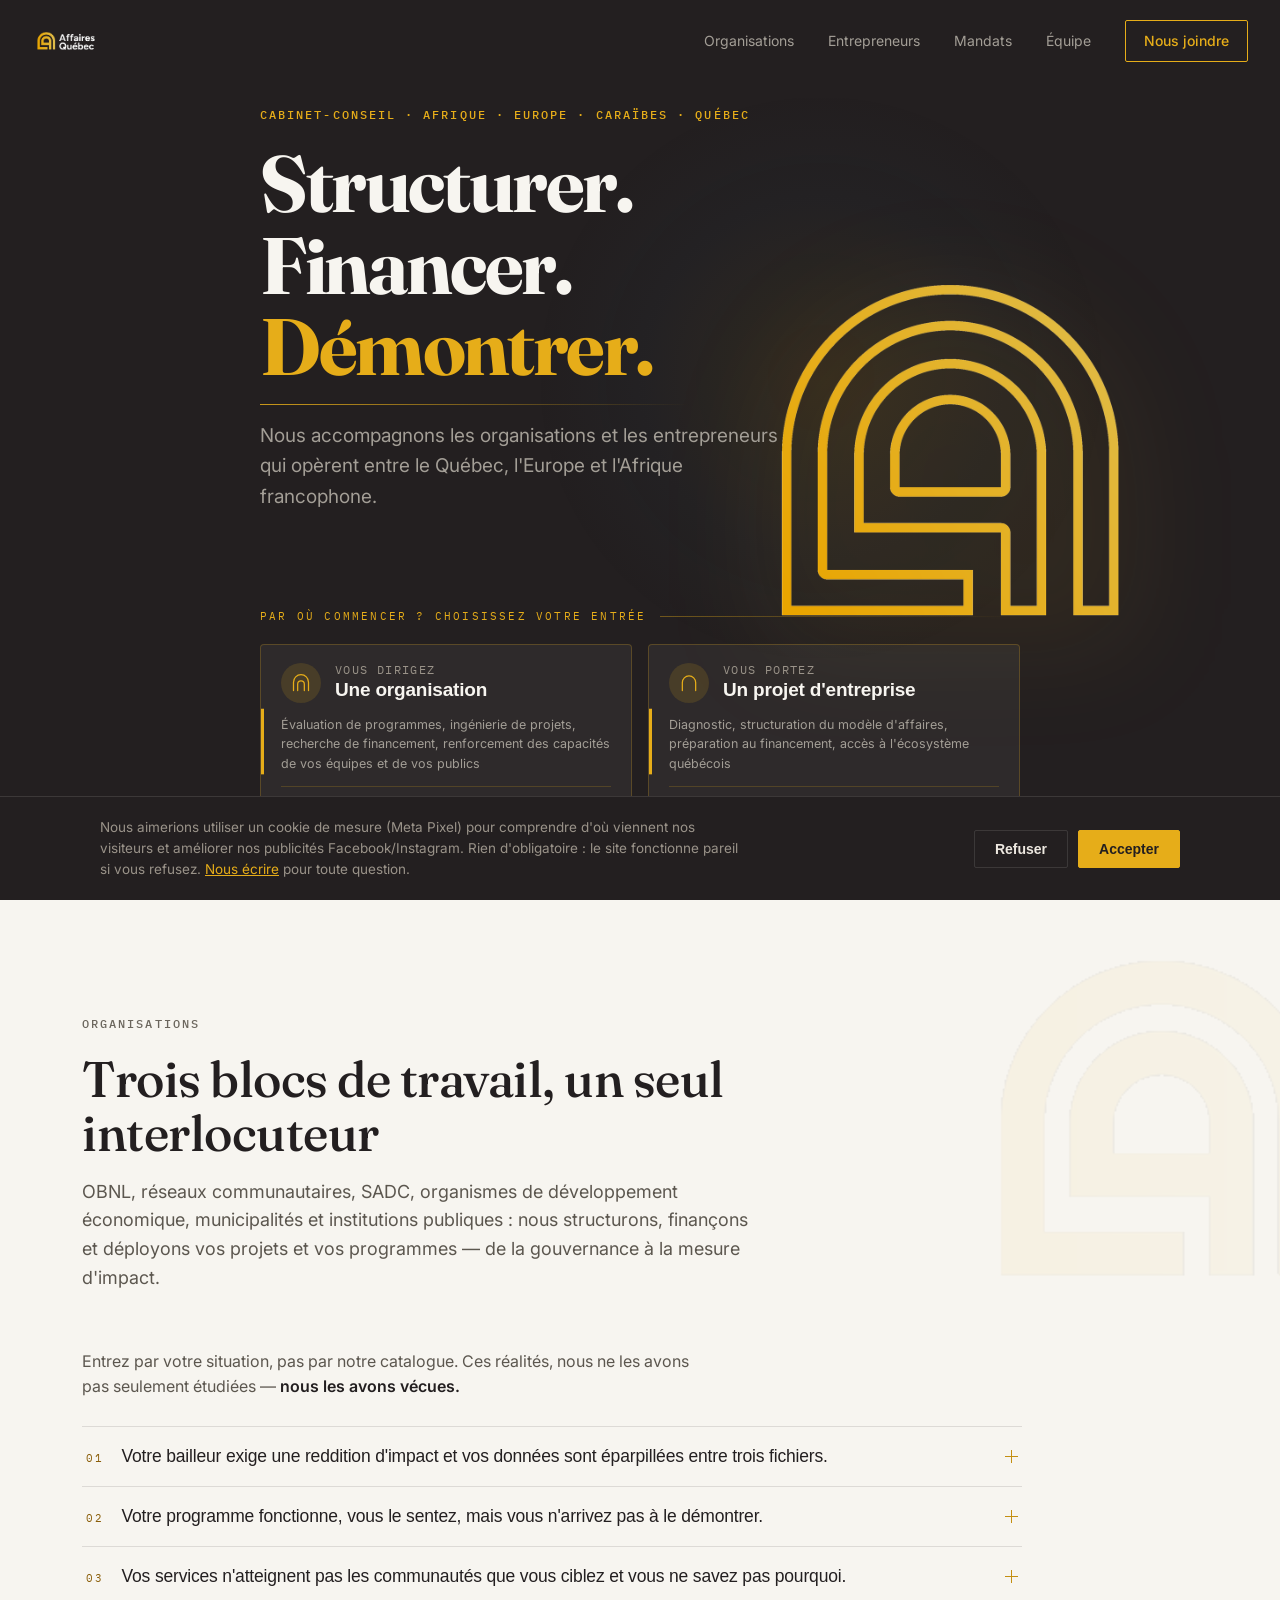
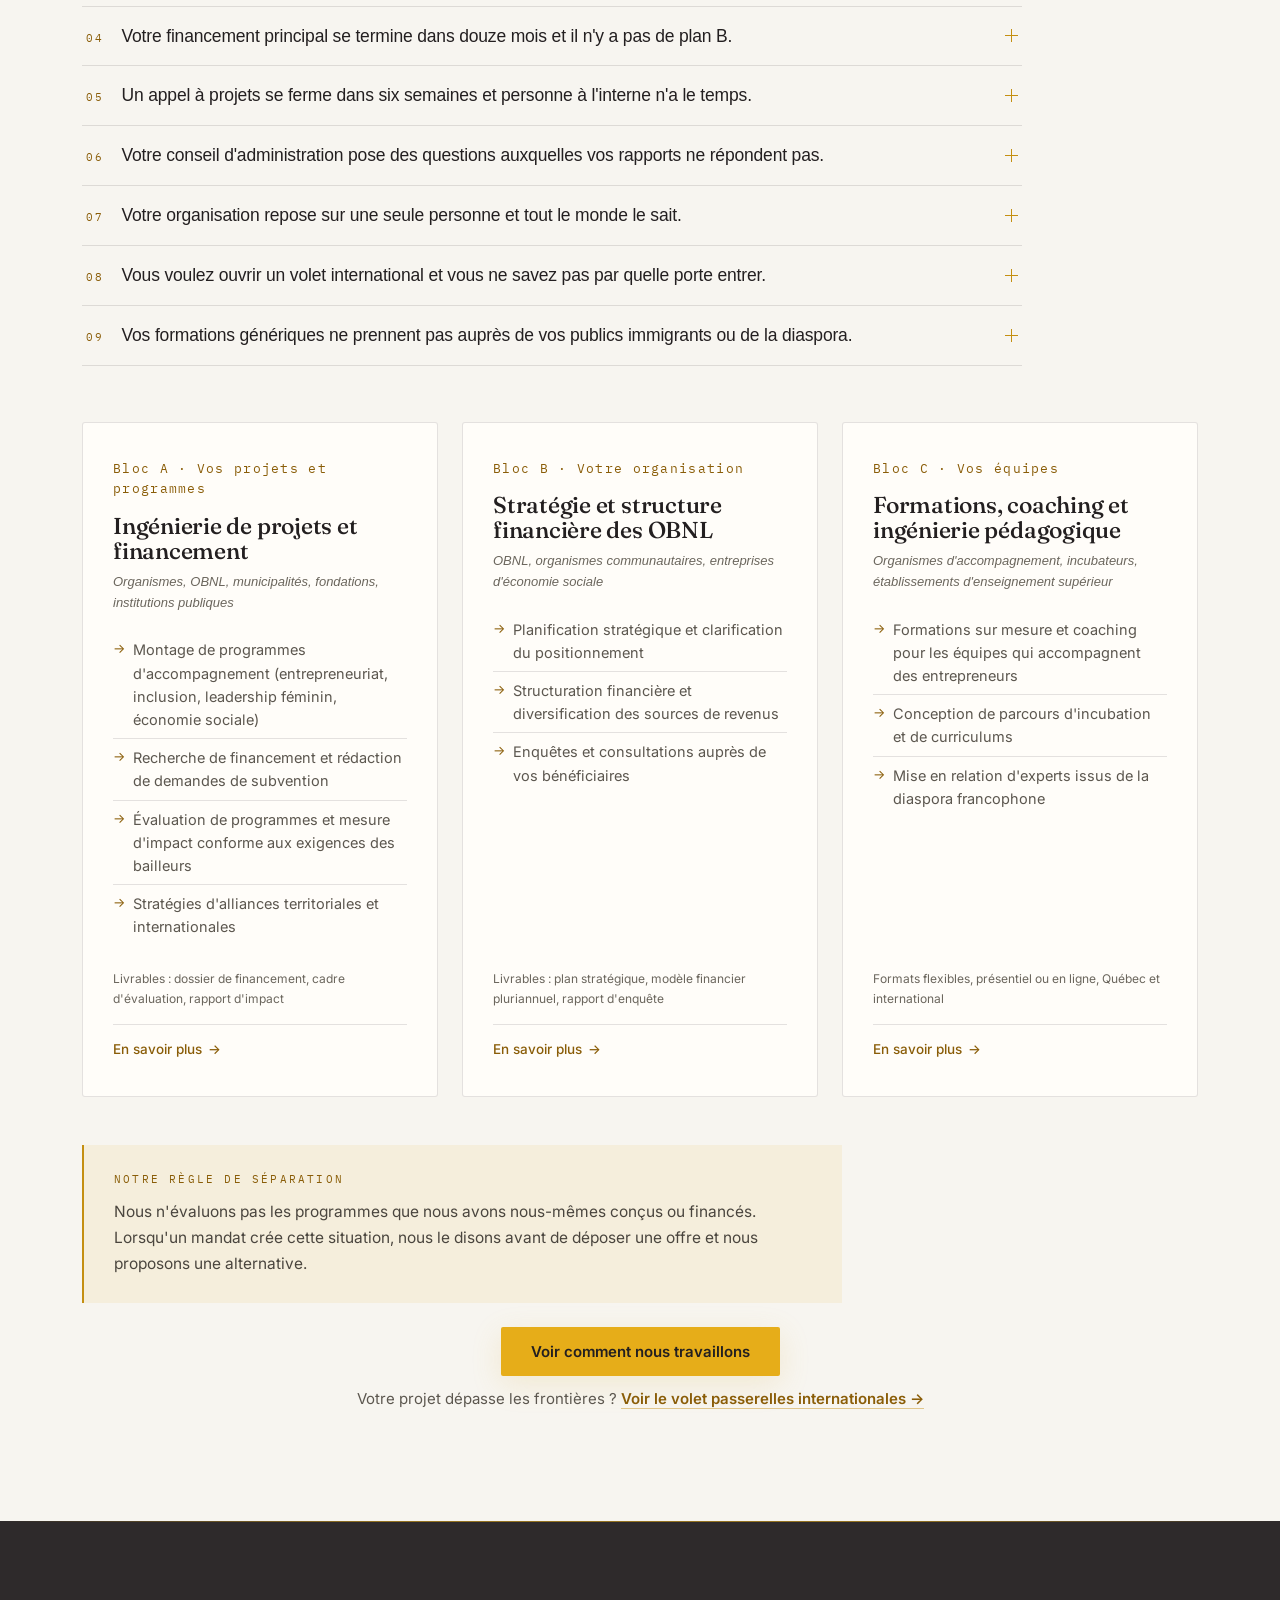
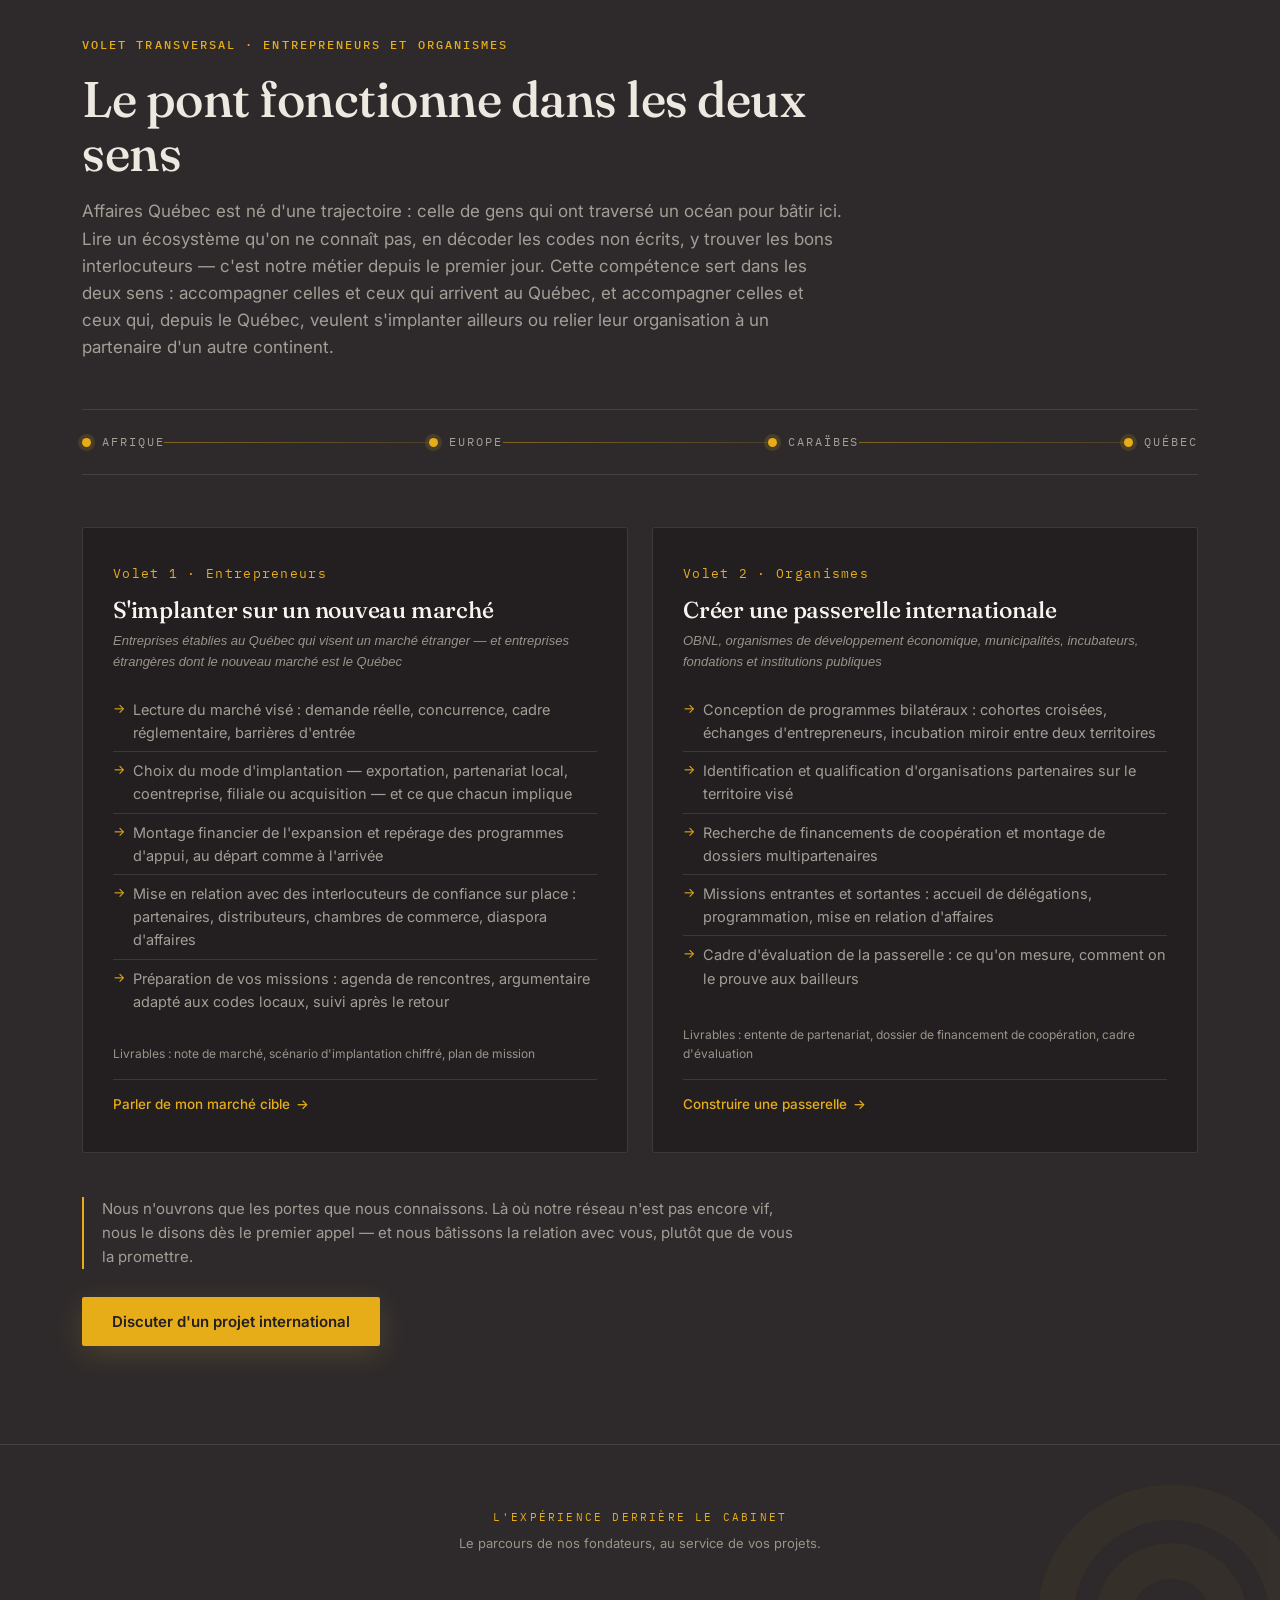
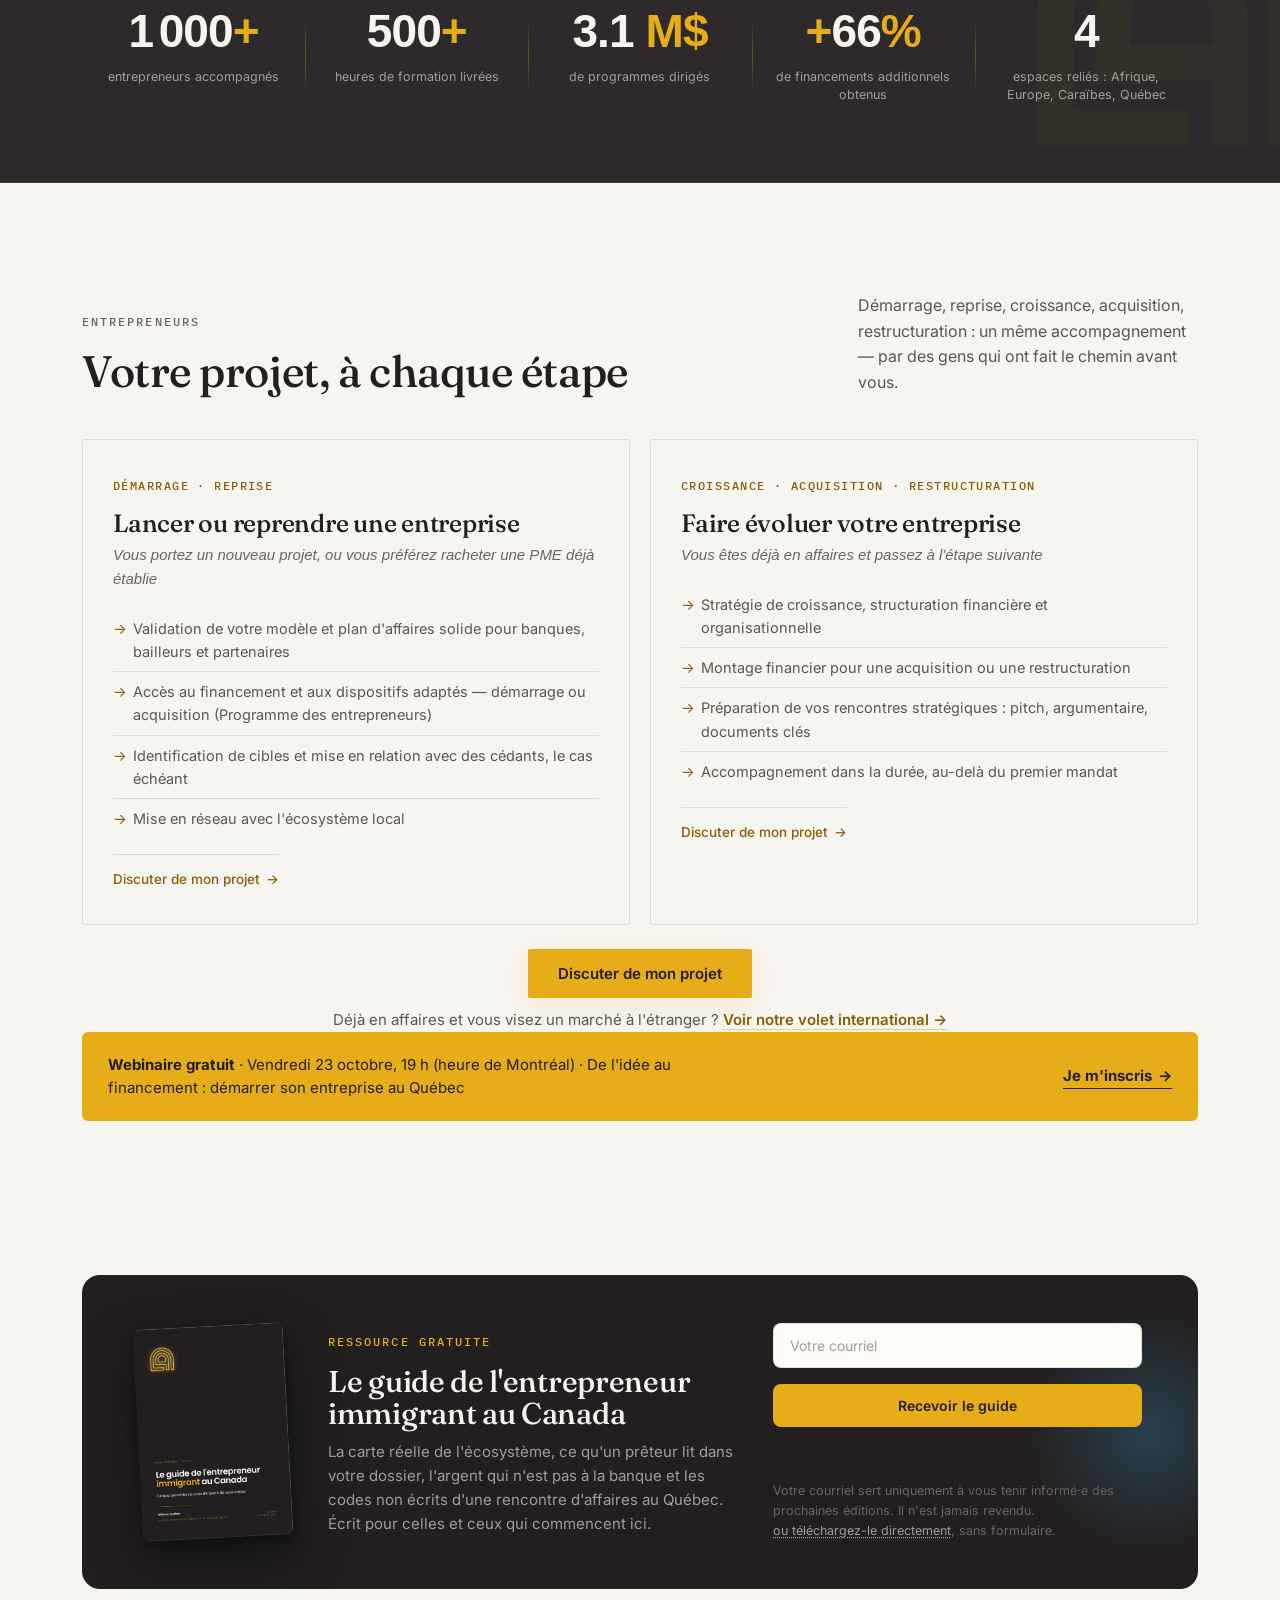
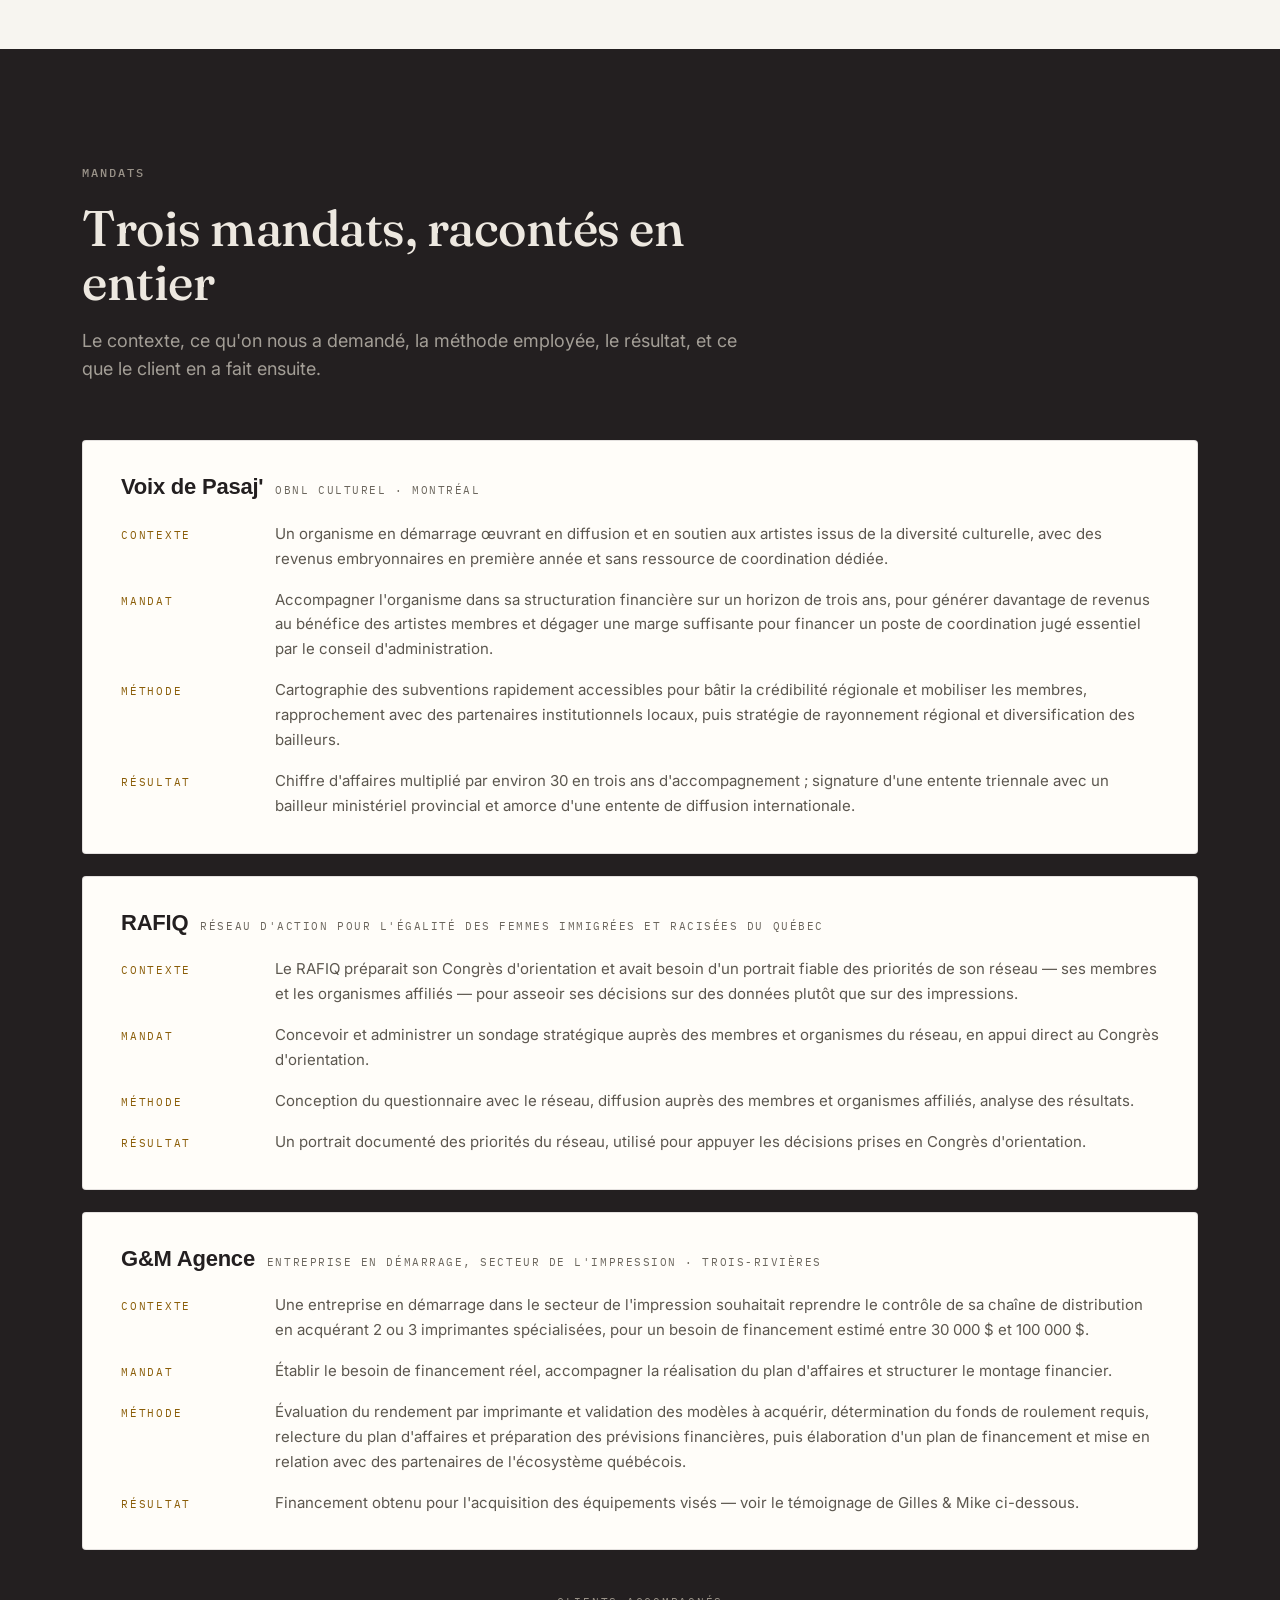
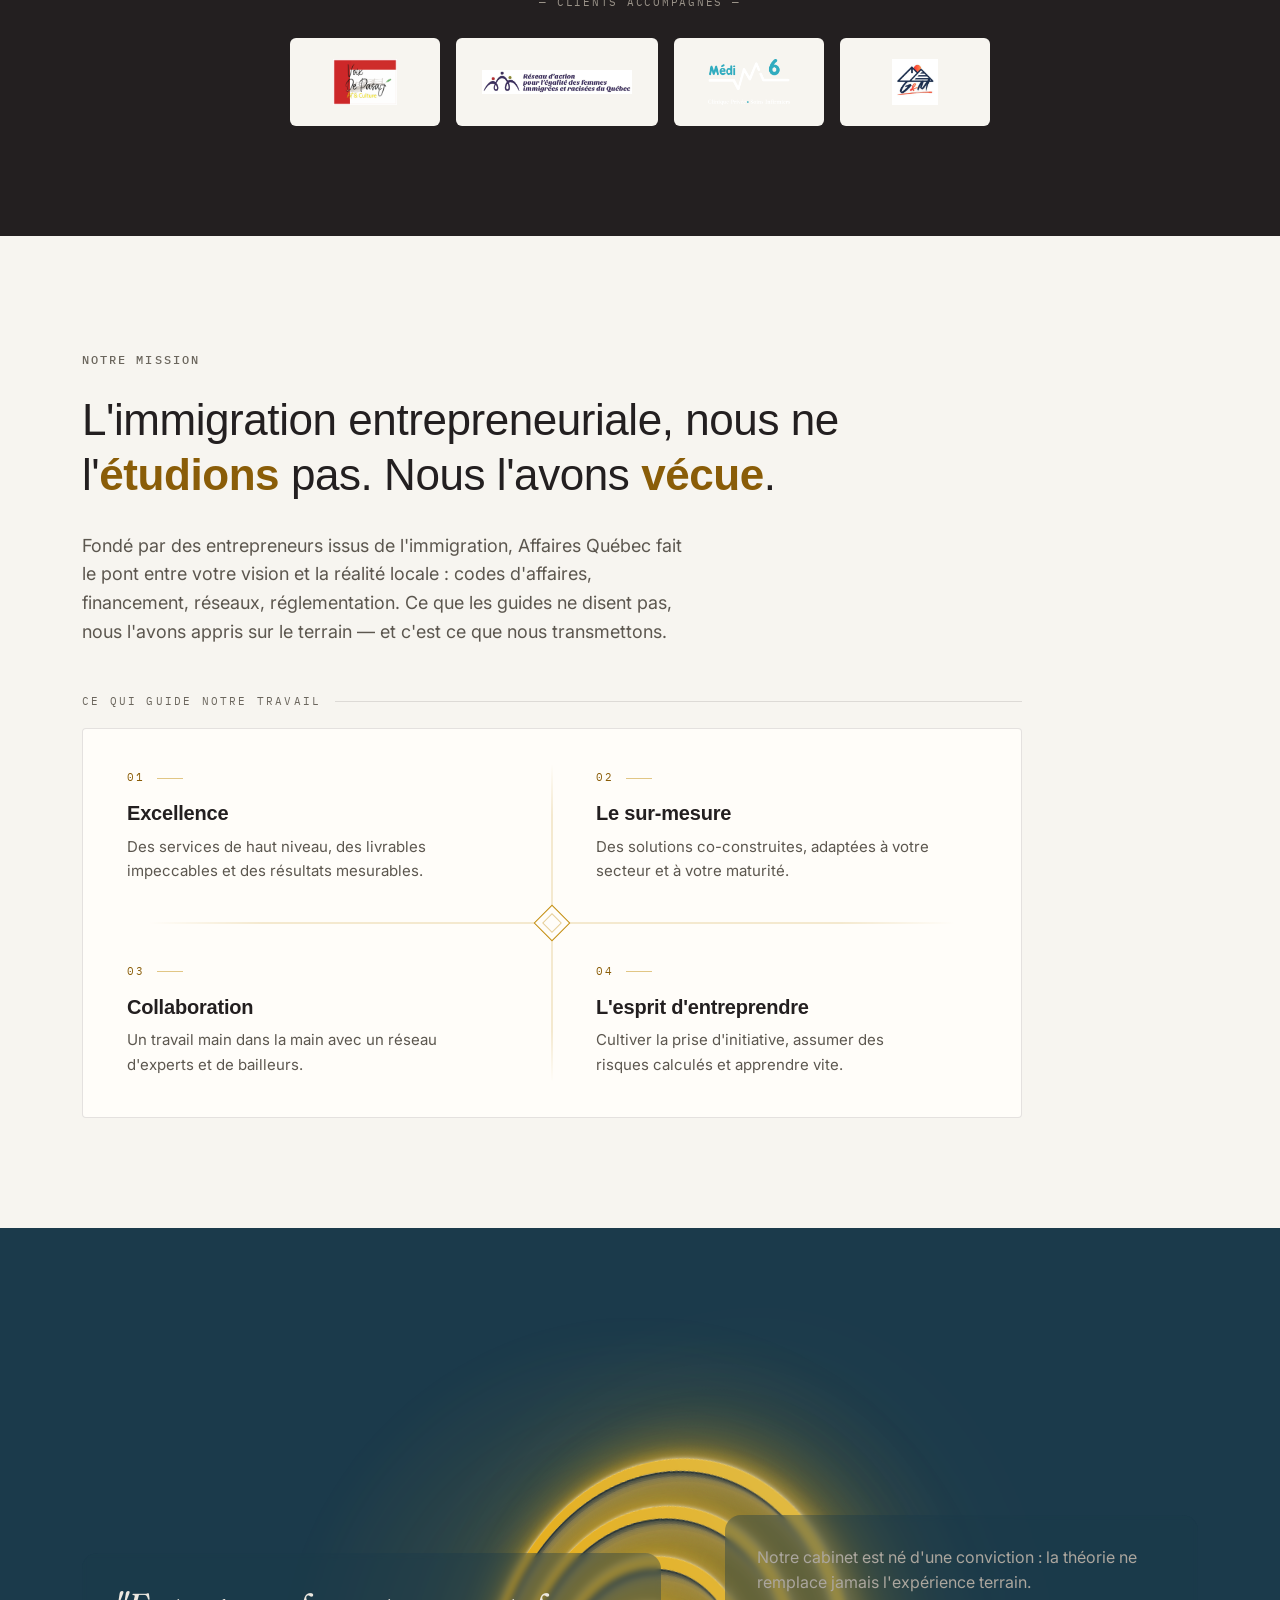
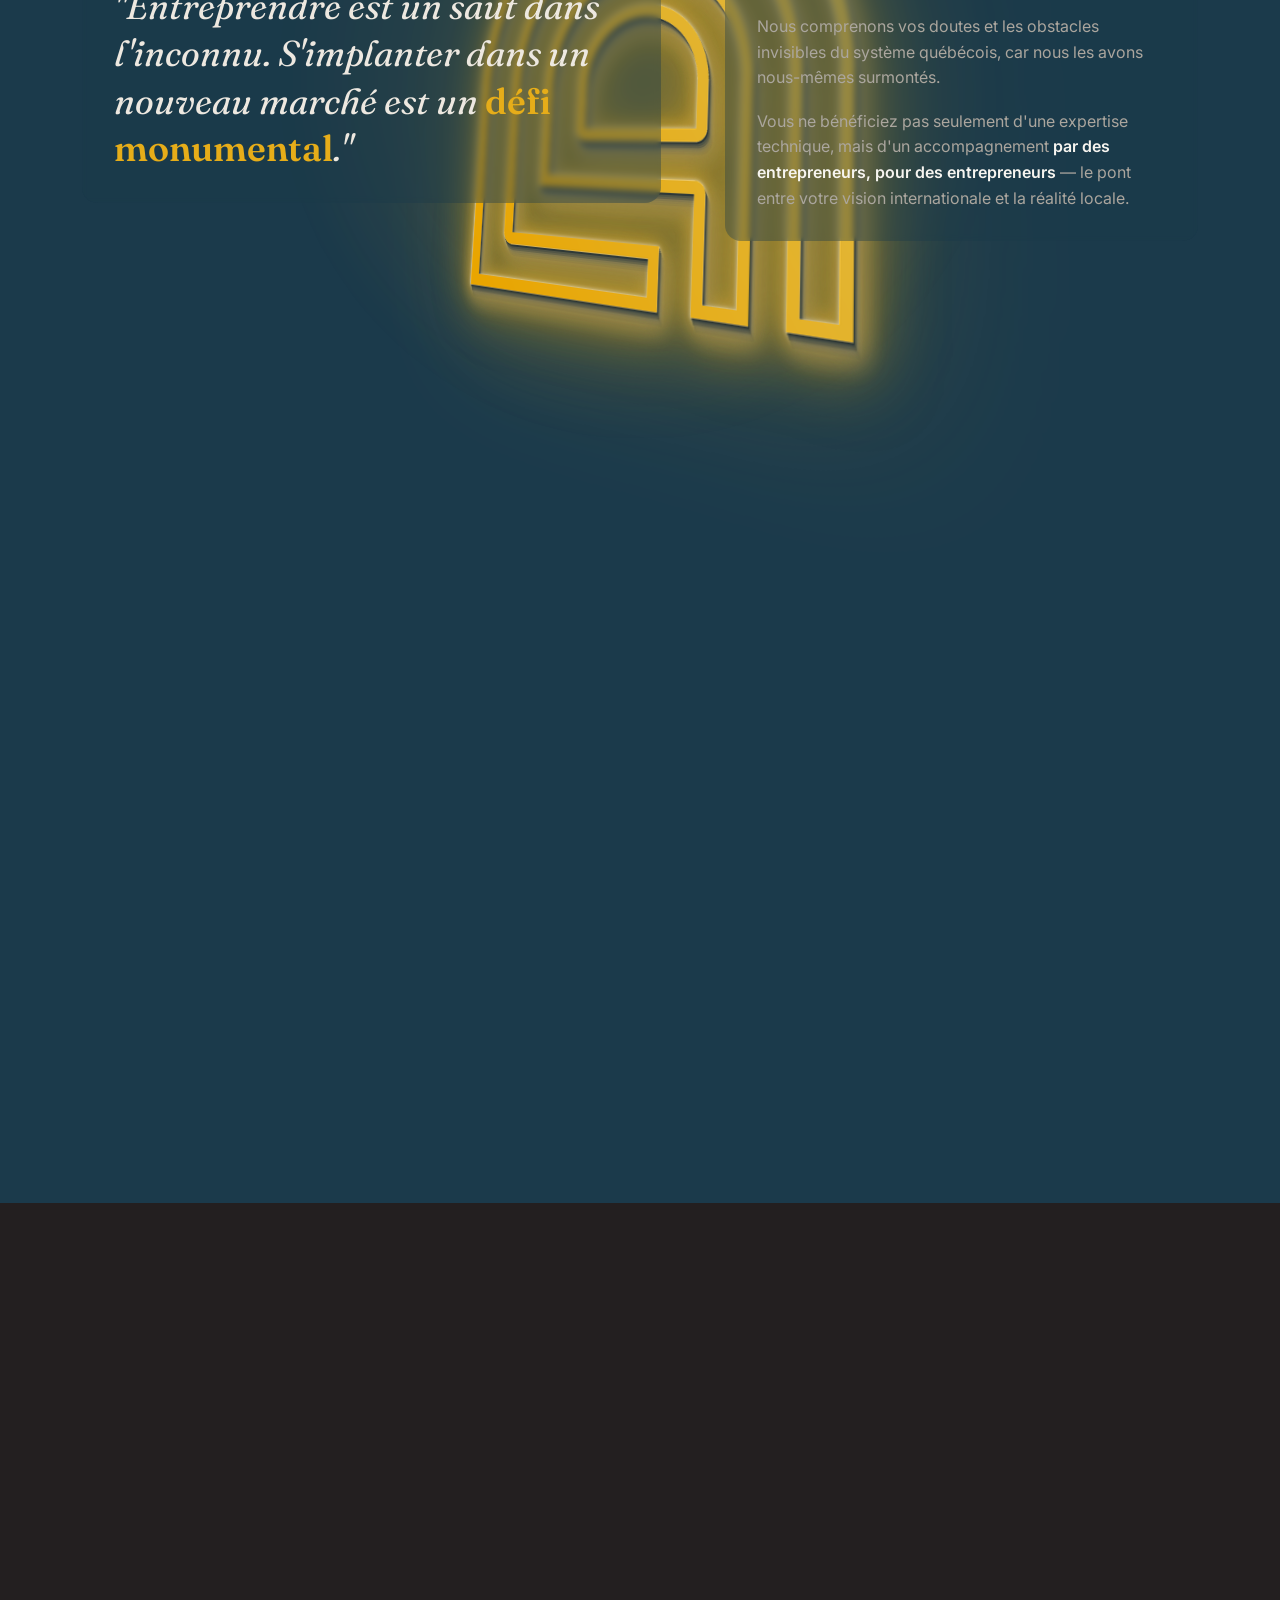
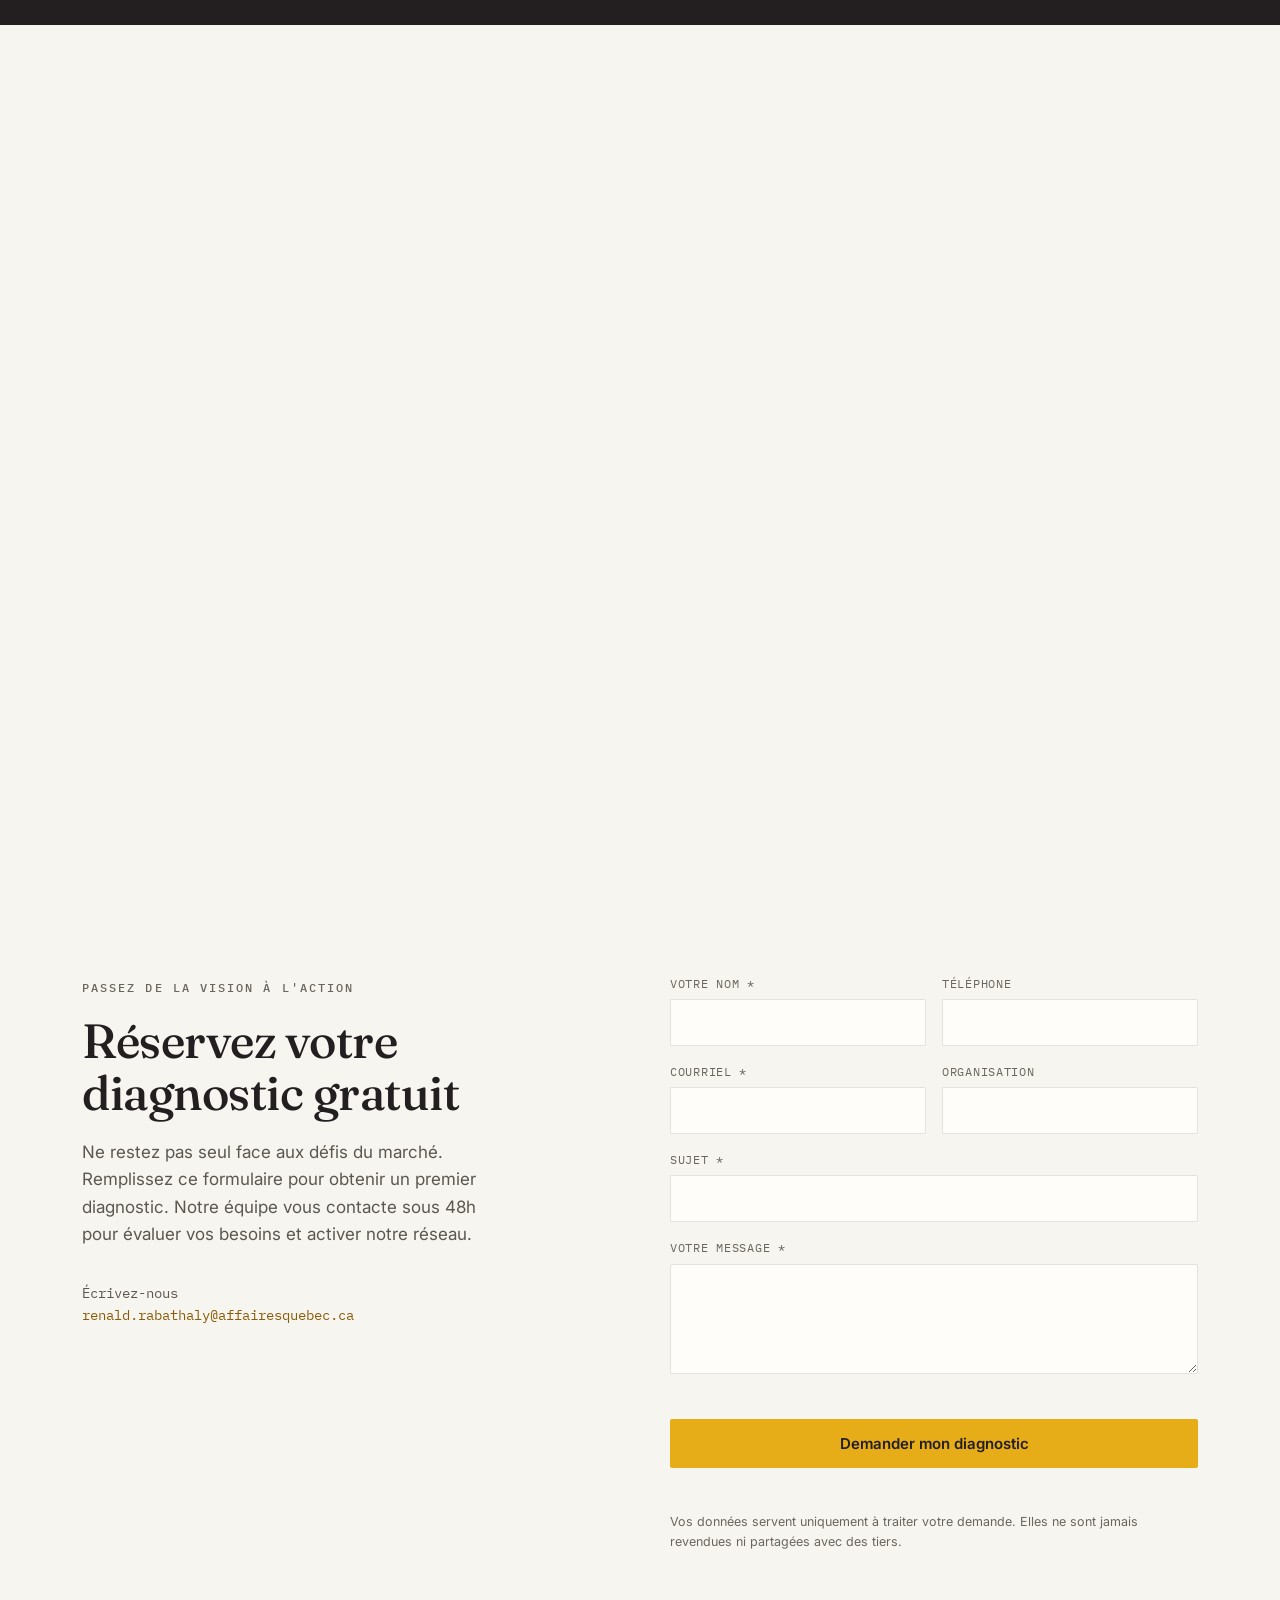
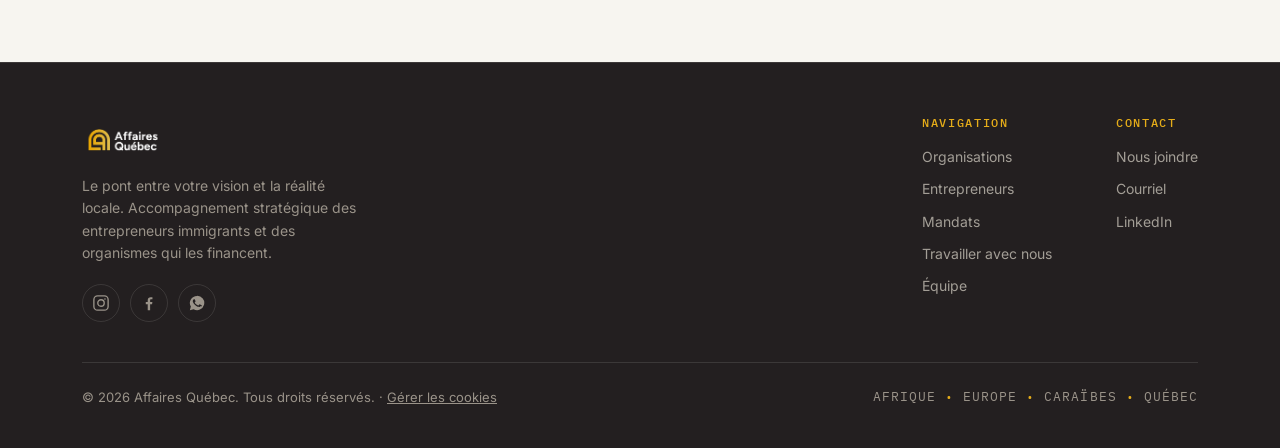
==== commit de397d12: "Ajoute le bandeau webinaire (haut de page + encadré section Entrepreneurs), expire après le 23 octob" ====
--- a/index.html
+++ b/index.html
@@ -86,13 +86,50 @@
 .eyebrow.accent{color:var(--gold)}
 
 /* ---------- NAV ---------- */
+#siteHeaderFixed{position:fixed;top:0;left:0;right:0;z-index:100}
 nav{
-  position:fixed;top:0;left:0;right:0;z-index:100;
   display:flex;align-items:center;justify-content:space-between;
   padding:20px 32px;
   background:rgba(35,31,32,0);
   transition:background .4s ease,padding .4s ease,border-color .4s ease;
   border-bottom:1px solid transparent;
+}
+.promo-bar{
+  position:relative;background:var(--gold);color:var(--charcoal);
+  padding:11px 44px 11px 20px;text-align:center;
+}
+.promo-bar-inner{
+  display:flex;align-items:center;justify-content:center;flex-wrap:wrap;
+  gap:4px 14px;max-width:1080px;margin:0 auto;
+}
+.promo-text{font-size:13.5px;line-height:1.5;margin:0}
+.promo-cta{
+  display:inline-flex;align-items:center;gap:6px;font-weight:700;font-size:13.5px;
+  color:var(--charcoal);white-space:nowrap;border-bottom:1px solid currentColor;
+}
+.promo-cta .arr{transition:transform .25s}
+.promo-cta:hover .arr{transform:translateX(4px)}
+.promo-close{
+  position:absolute;right:10px;top:50%;transform:translateY(-50%);
+  background:none;border:none;color:var(--charcoal);font-size:20px;line-height:1;
+  cursor:pointer;padding:6px;opacity:0.65;transition:opacity .2s;
+}
+.promo-close:hover{opacity:1}
+@media(max-width:640px){
+  .promo-bar{padding:10px 40px 10px 14px}
+  .promo-text,.promo-cta{font-size:12.5px}
+}
+/* ---------- ENCADRÉ PROMO (version inline, ex. section Entrepreneurs) ---------- */
+.promo-inline{
+  background:var(--gold);color:var(--charcoal);border-radius:6px;
+  padding:22px 26px;margin:0 0 44px;
+  display:flex;align-items:center;justify-content:space-between;gap:20px;flex-wrap:wrap;
+}
+.promo-inline .promo-text{font-size:15px;max-width:640px}
+.promo-inline .promo-cta{font-size:15px}
+@media(max-width:640px){
+  .promo-inline{padding:18px 20px;text-align:center;justify-content:center}
+  .promo-inline .promo-text{font-size:14px}
 }
 nav.scrolled{
   background:rgba(35,31,32,0.86);
@@ -1023,7 +1060,7 @@
   .nav-links{
     position:fixed;top:0;right:0;height:100vh;width:min(320px,84vw);
     display:flex;flex-direction:column;align-items:flex-start;gap:2px;
-    padding:96px 28px 28px;background:var(--charcoal-soft);
+    padding:var(--header-h,96px) 28px 28px;background:var(--charcoal-soft);
     border-left:1px solid var(--line-dark);
     transform:translateX(100%);transition:transform .35s cubic-bezier(.16,1,.3,1);
     z-index:99;
@@ -1105,6 +1142,14 @@
 </script>
 <div id="progressBar"></div>
 
+<div id="siteHeaderFixed">
+  <div class="promo-bar" id="promoBar" data-promo-until="2026-10-24T00:00:00-04:00" hidden>
+    <div class="promo-bar-inner">
+      <p class="promo-text"><strong>Webinaire gratuit</strong> · Vendredi 23 octobre, 19 h (heure de Montréal) · De l'idée au financement : démarrer son entreprise au Québec</p>
+      <a class="promo-cta" href="https://www.eventbrite.com/x/de-lidee-au-financement-demarrer-son-entreprise-au-quebec-tickets-2002182374379" target="_blank" rel="noopener">Je m'inscris <span class="arr">→</span></a>
+    </div>
+    <button type="button" class="promo-close" id="promoClose" aria-label="Fermer l'annonce du webinaire">×</button>
+  </div>
 <nav id="nav">
   <a href="#top" class="logo">
     <img src="[data-uri]" alt="Affaires Québec" class="logo-img" decoding="async">
@@ -1118,6 +1163,7 @@
   </div>
   <button class="nav-toggle" id="navToggle" aria-label="Menu"><span></span><span></span><span></span></button>
 </nav>
+</div>
 
 <!-- HERO -->
 <header class="hero" id="top">
@@ -1413,6 +1459,10 @@
         <a href="#international" style="color:var(--gold-ink);font-weight:600;border-bottom:1px solid rgba(196,143,18,0.4)">Voir notre volet international →</a>
       </p>
     </div>
+    <div class="promo-inline" id="promoInline" data-promo-until="2026-10-24T00:00:00-04:00" hidden>
+      <p class="promo-text"><strong>Webinaire gratuit</strong> · Vendredi 23 octobre, 19 h (heure de Montréal) · De l'idée au financement : démarrer son entreprise au Québec</p>
+      <a class="promo-cta" href="https://www.eventbrite.com/x/de-lidee-au-financement-demarrer-son-entreprise-au-quebec-tickets-2002182374379" target="_blank" rel="noopener">Je m'inscris <span class="arr">→</span></a>
+    </div>
   </div>
 </section>
 
@@ -1738,6 +1788,39 @@
 </footer>
 
 <script>
+// Bandeau promo webinaire : affiché tant qu'on n'a pas dépassé la date limite,
+// et pas fermé manuellement durant cette visite (sessionStorage, pas localStorage —
+// il doit réapparaître à la prochaine visite tant que l'offre est valide).
+(function(){
+  var promos=[...document.querySelectorAll('[data-promo-until]')];
+  if(!promos.length)return;
+  var barClosedThisSession=false;
+  try{barClosedThisSession=sessionStorage.getItem('aq_promo_webinaire_closed')==='1'}catch(e){}
+  promos.forEach(function(el){
+    var until=new Date(el.dataset.promoUntil);
+    var expired=isNaN(until.getTime())||Date.now()>until.getTime();
+    var isBar=el.id==='promoBar';
+    if(!expired&&!(isBar&&barClosedThisSession))el.hidden=false;
+  });
+  var closeBtn=document.getElementById('promoClose');
+  var promoBar=document.getElementById('promoBar');
+  if(closeBtn&&promoBar){
+    // Ferme seulement le bandeau fixe en haut (intrusif) ; l'encadré dans la section
+    // Entrepreneurs reste visible — ce n'est que du contenu de page, pas une bannière.
+    closeBtn.addEventListener('click',function(){
+      promoBar.hidden=true;
+      try{sessionStorage.setItem('aq_promo_webinaire_closed','1')}catch(e){}
+      setHeaderHeight();
+    });
+  }
+  function setHeaderHeight(){
+    var stack=document.getElementById('siteHeaderFixed');
+    if(stack)document.documentElement.style.setProperty('--header-h',stack.offsetHeight+'px');
+  }
+  setHeaderHeight();
+  addEventListener('resize',setHeaderHeight);
+})();
+
 // nav scroll state
 const nav=document.getElementById('nav');
 addEventListener('scroll',()=>{nav.classList.toggle('scrolled',scrollY>40)});
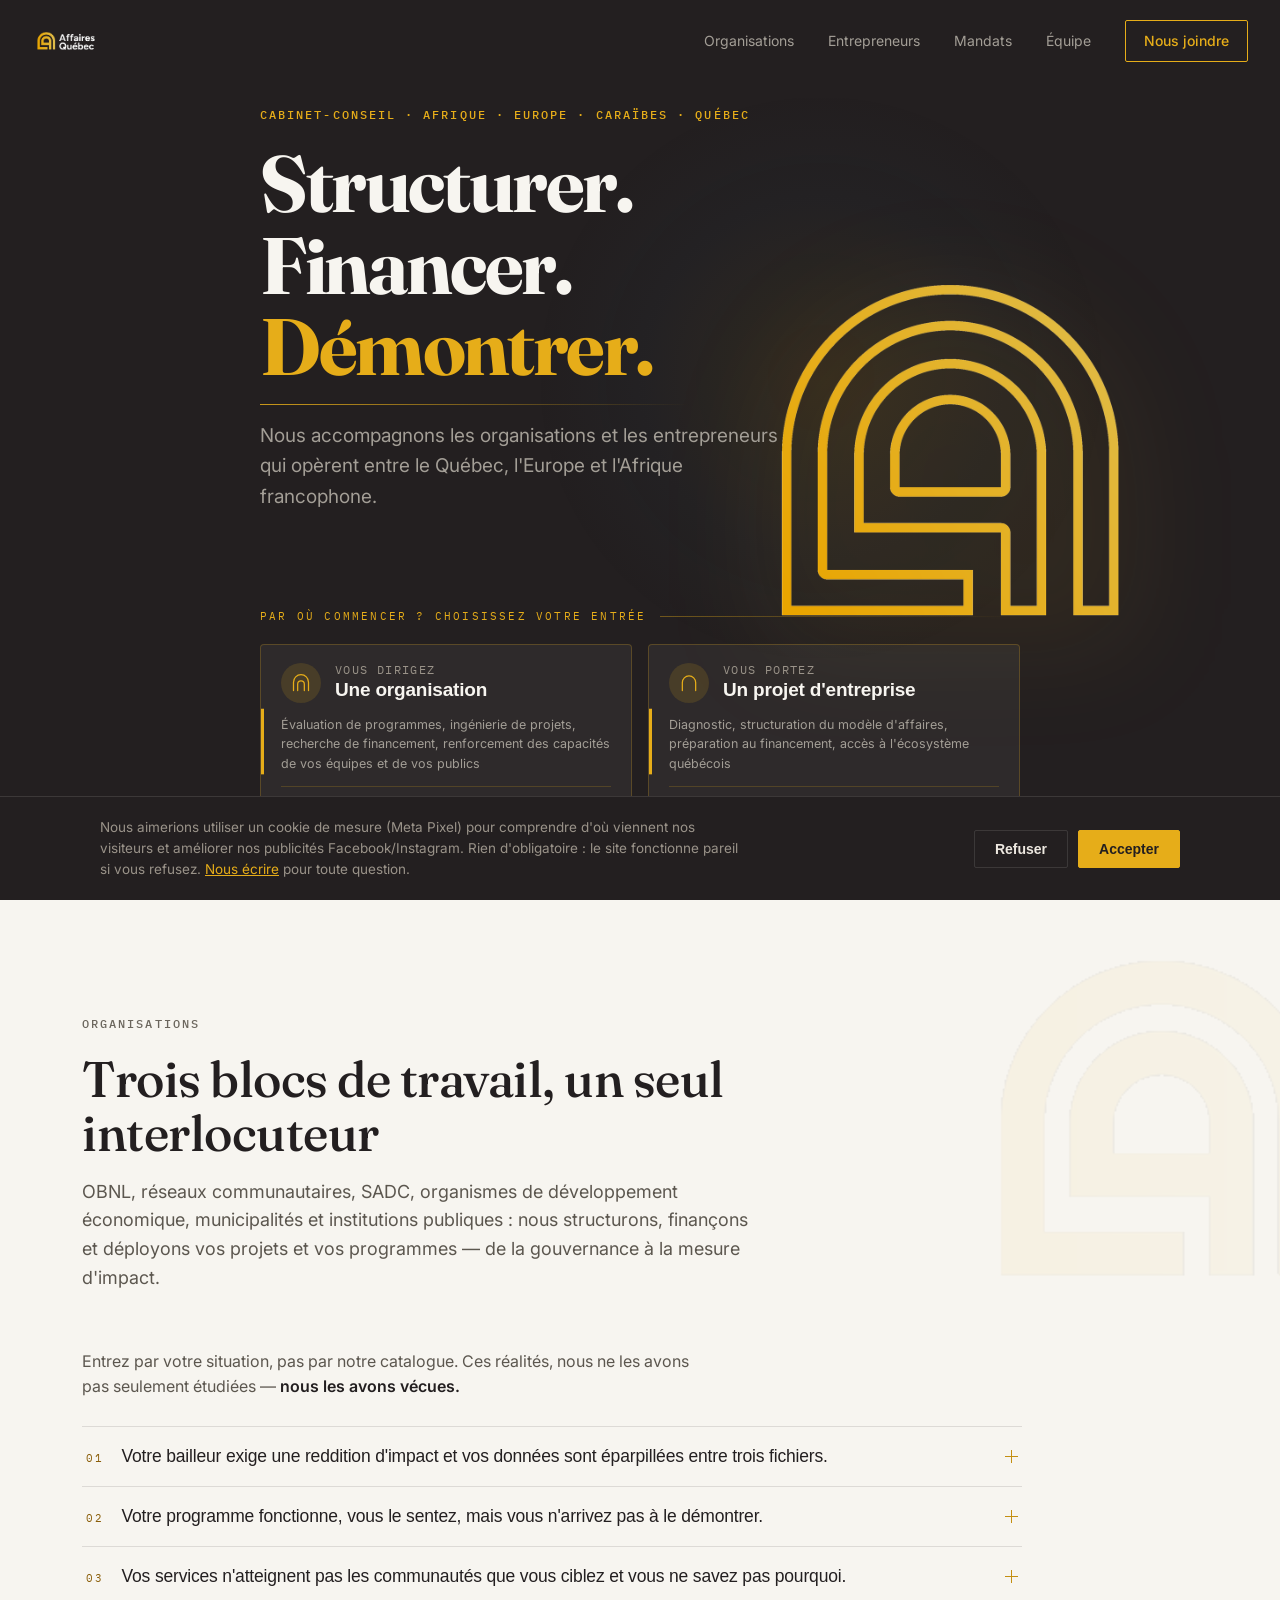
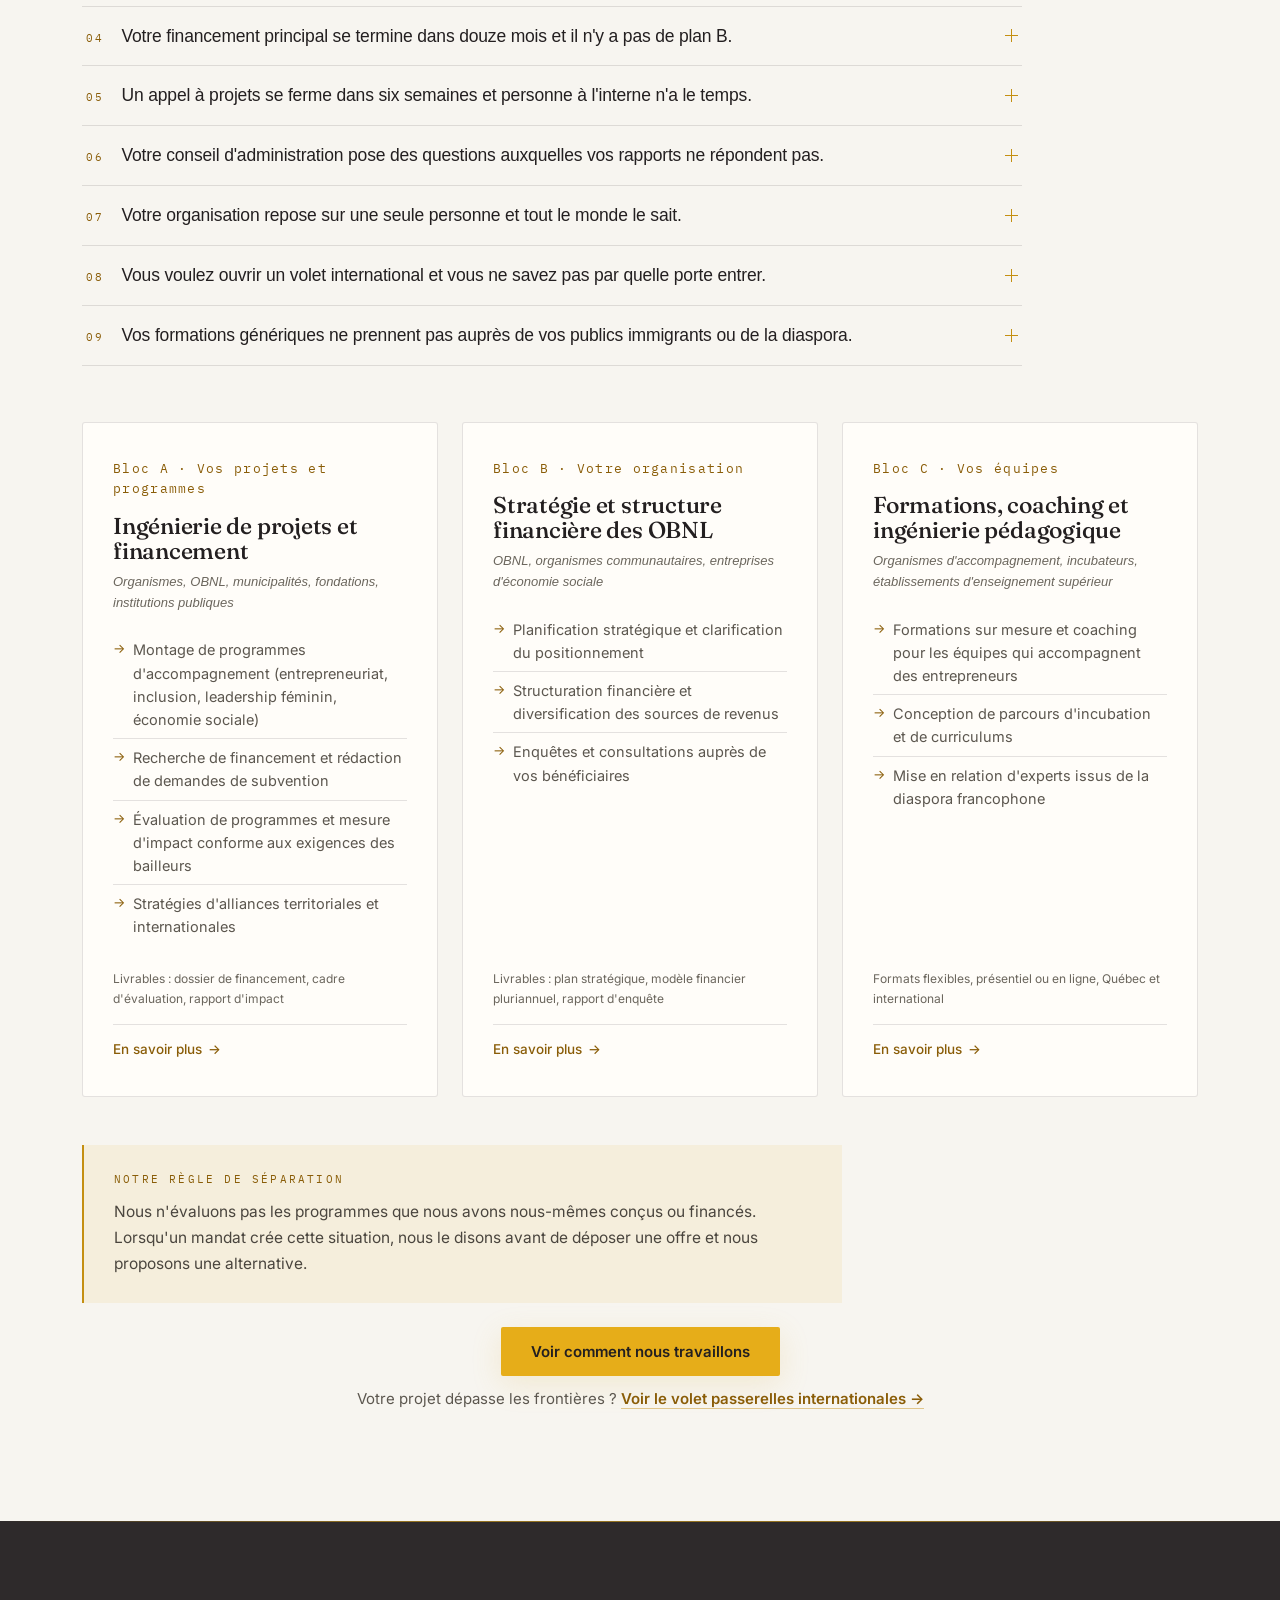
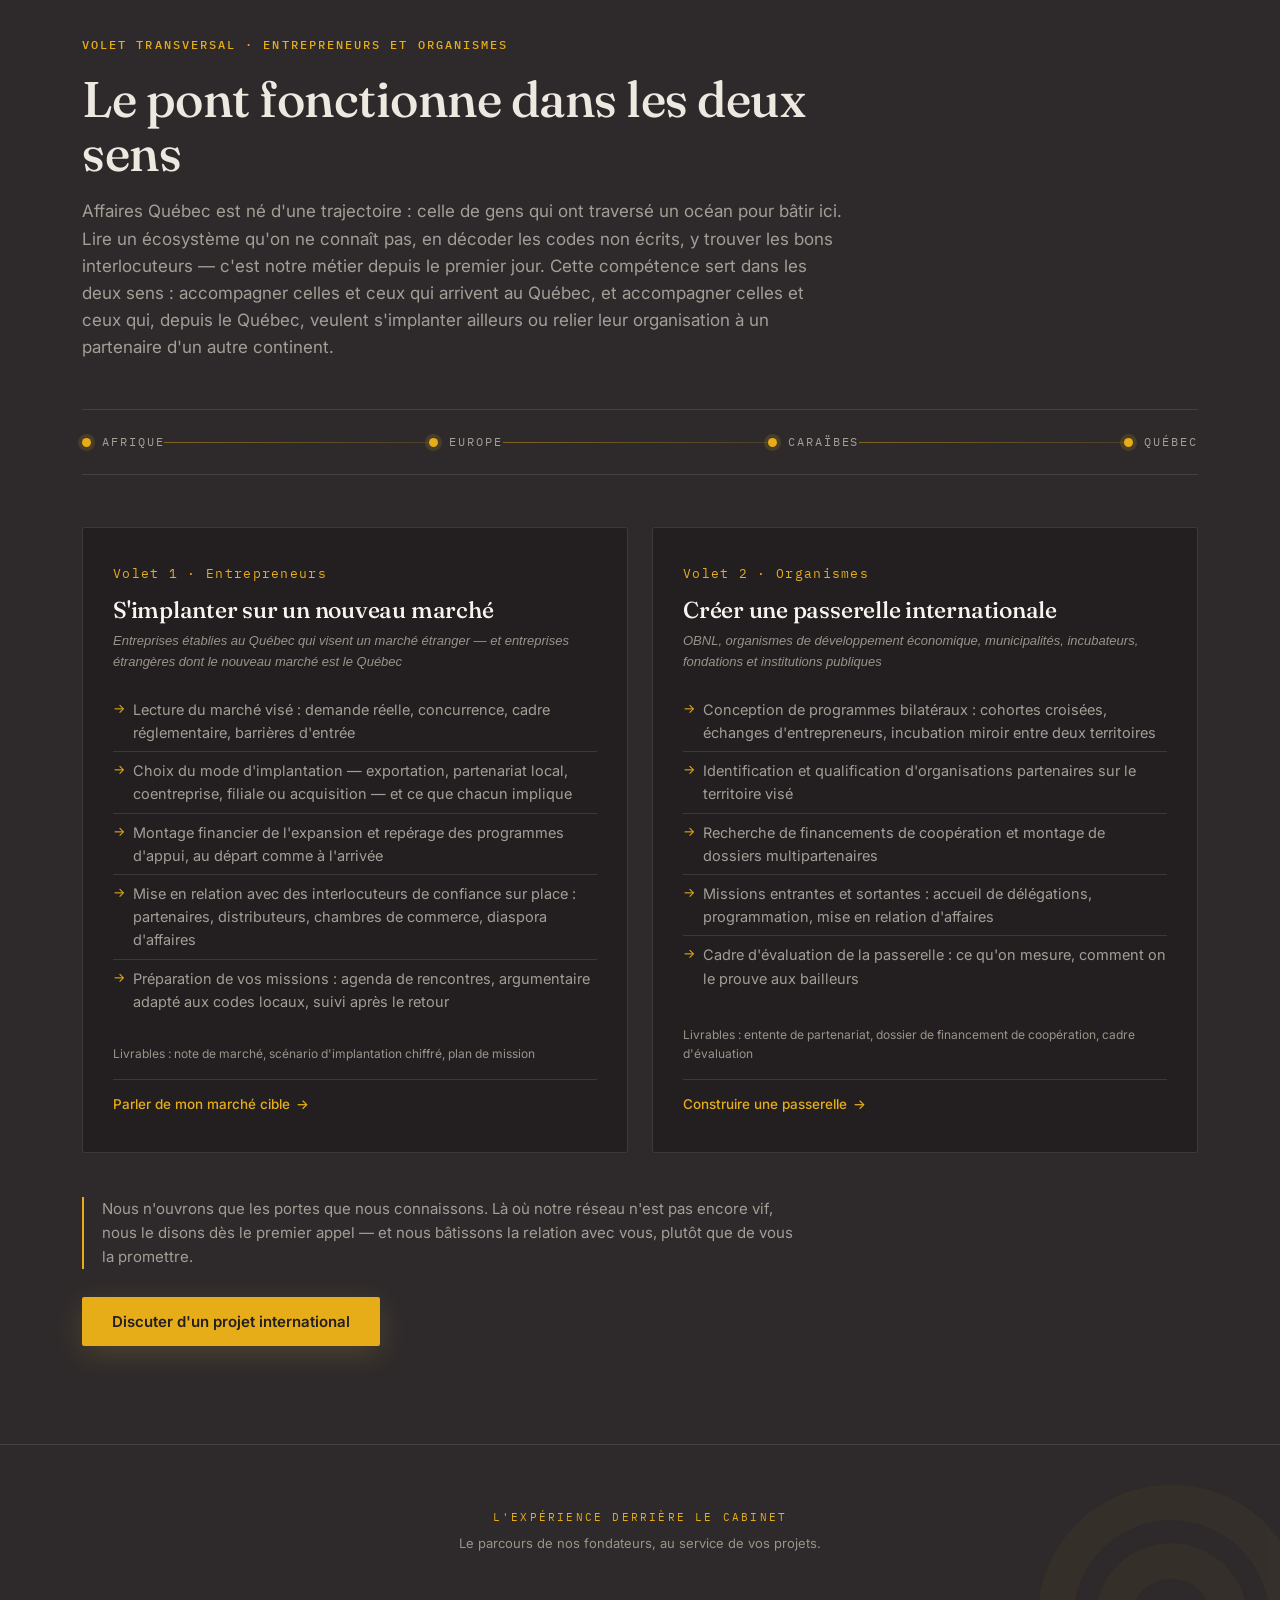
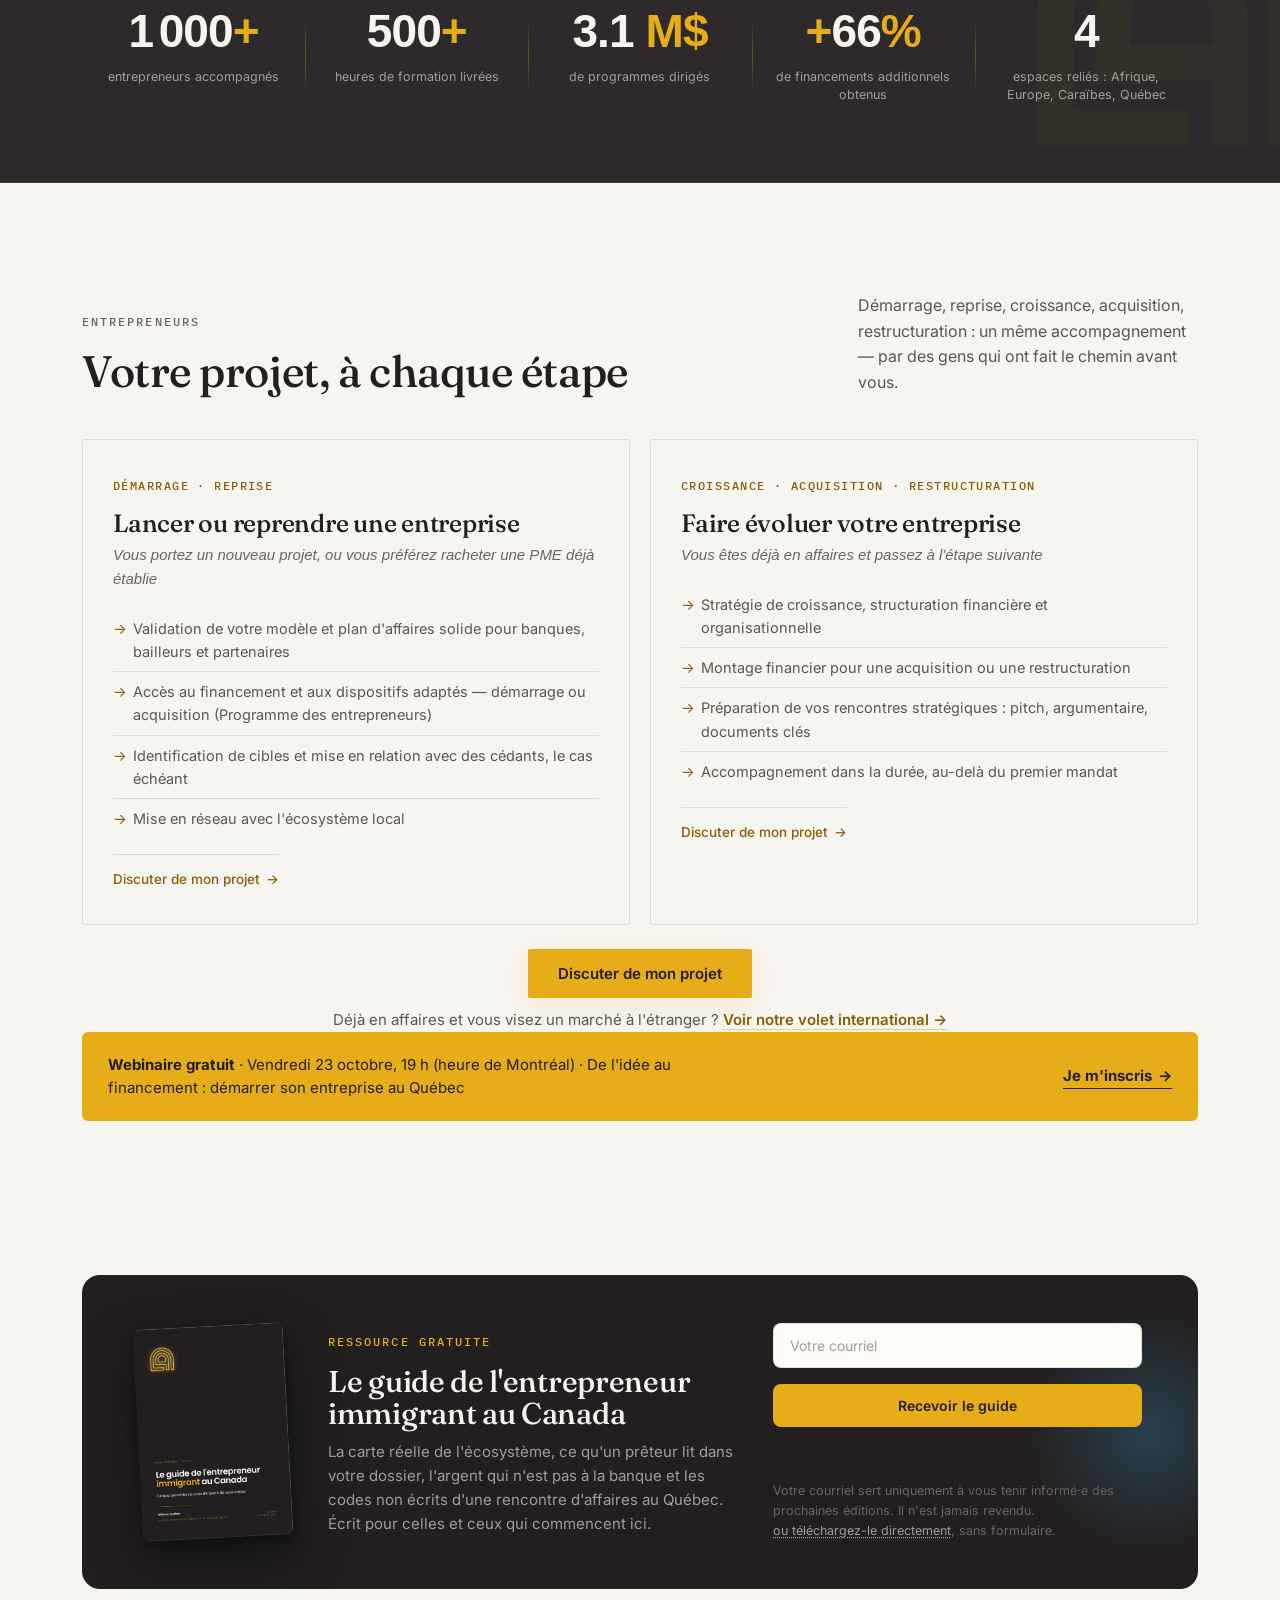
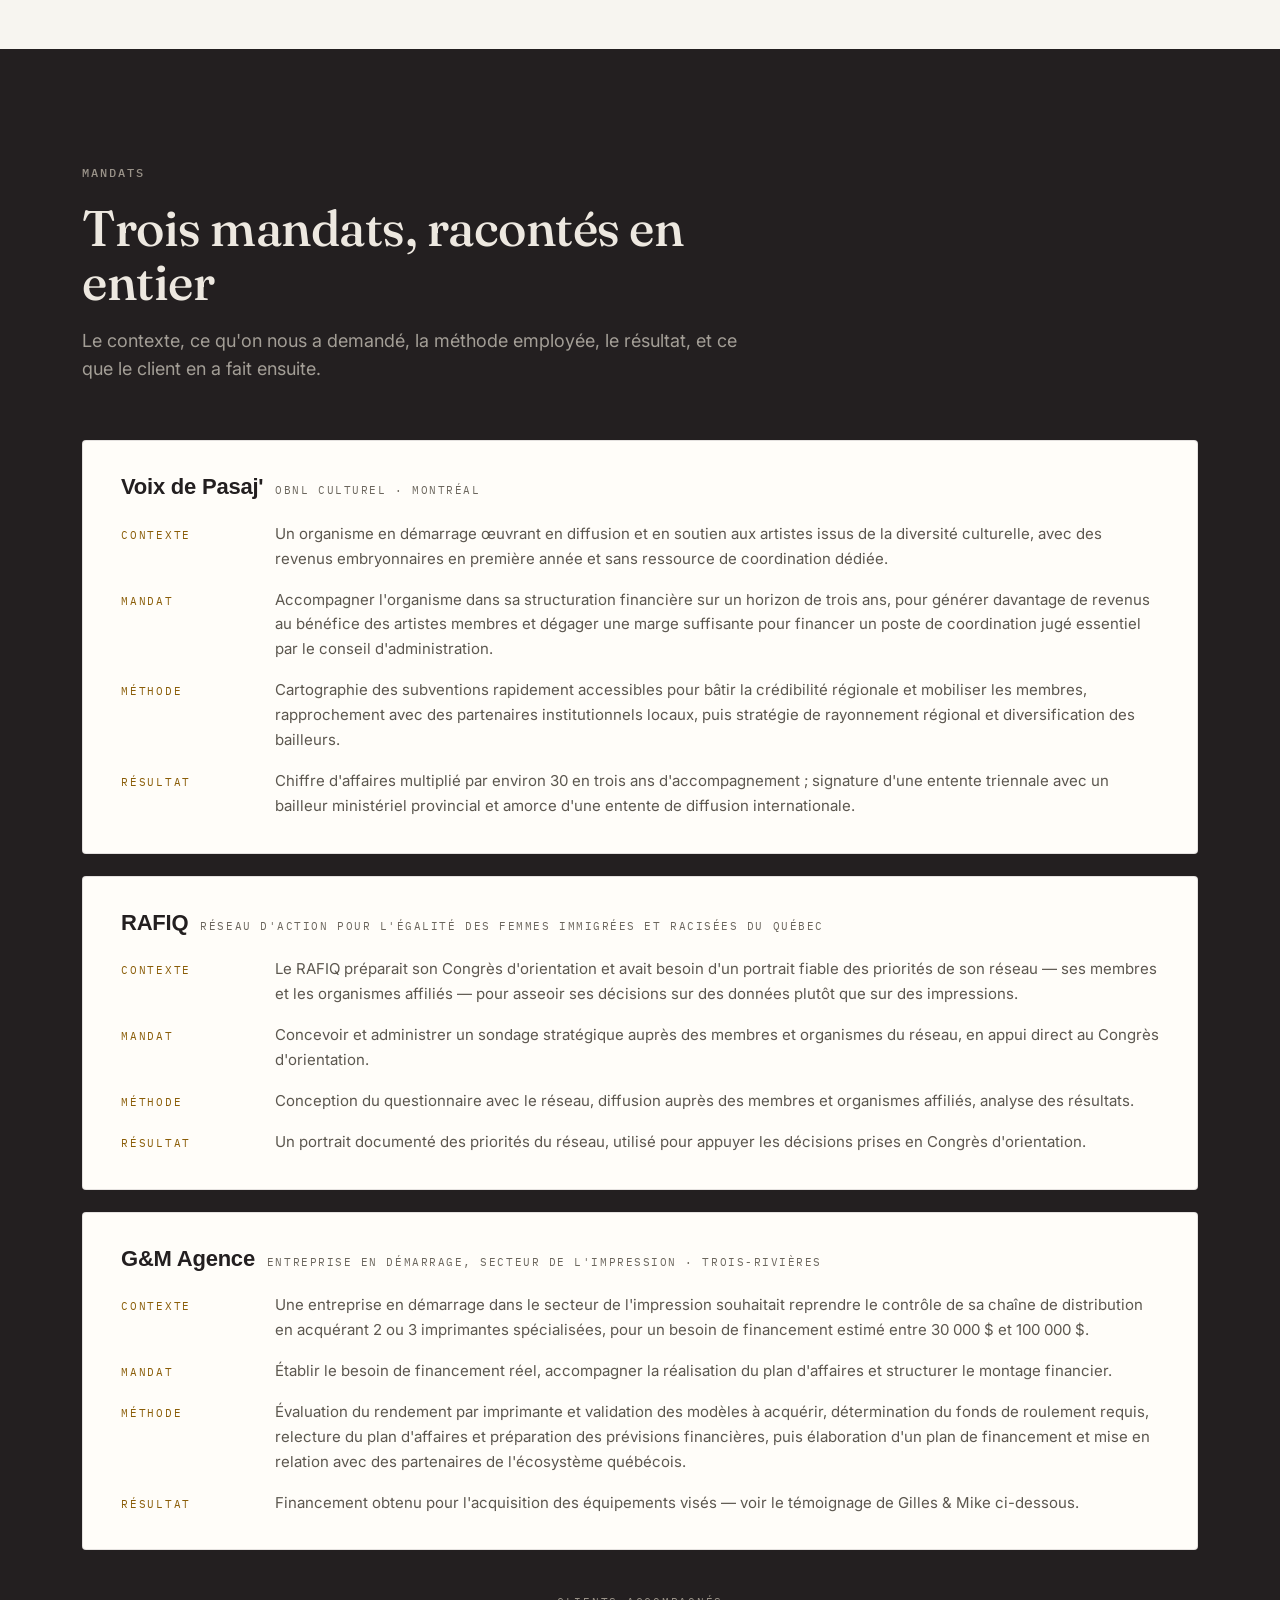
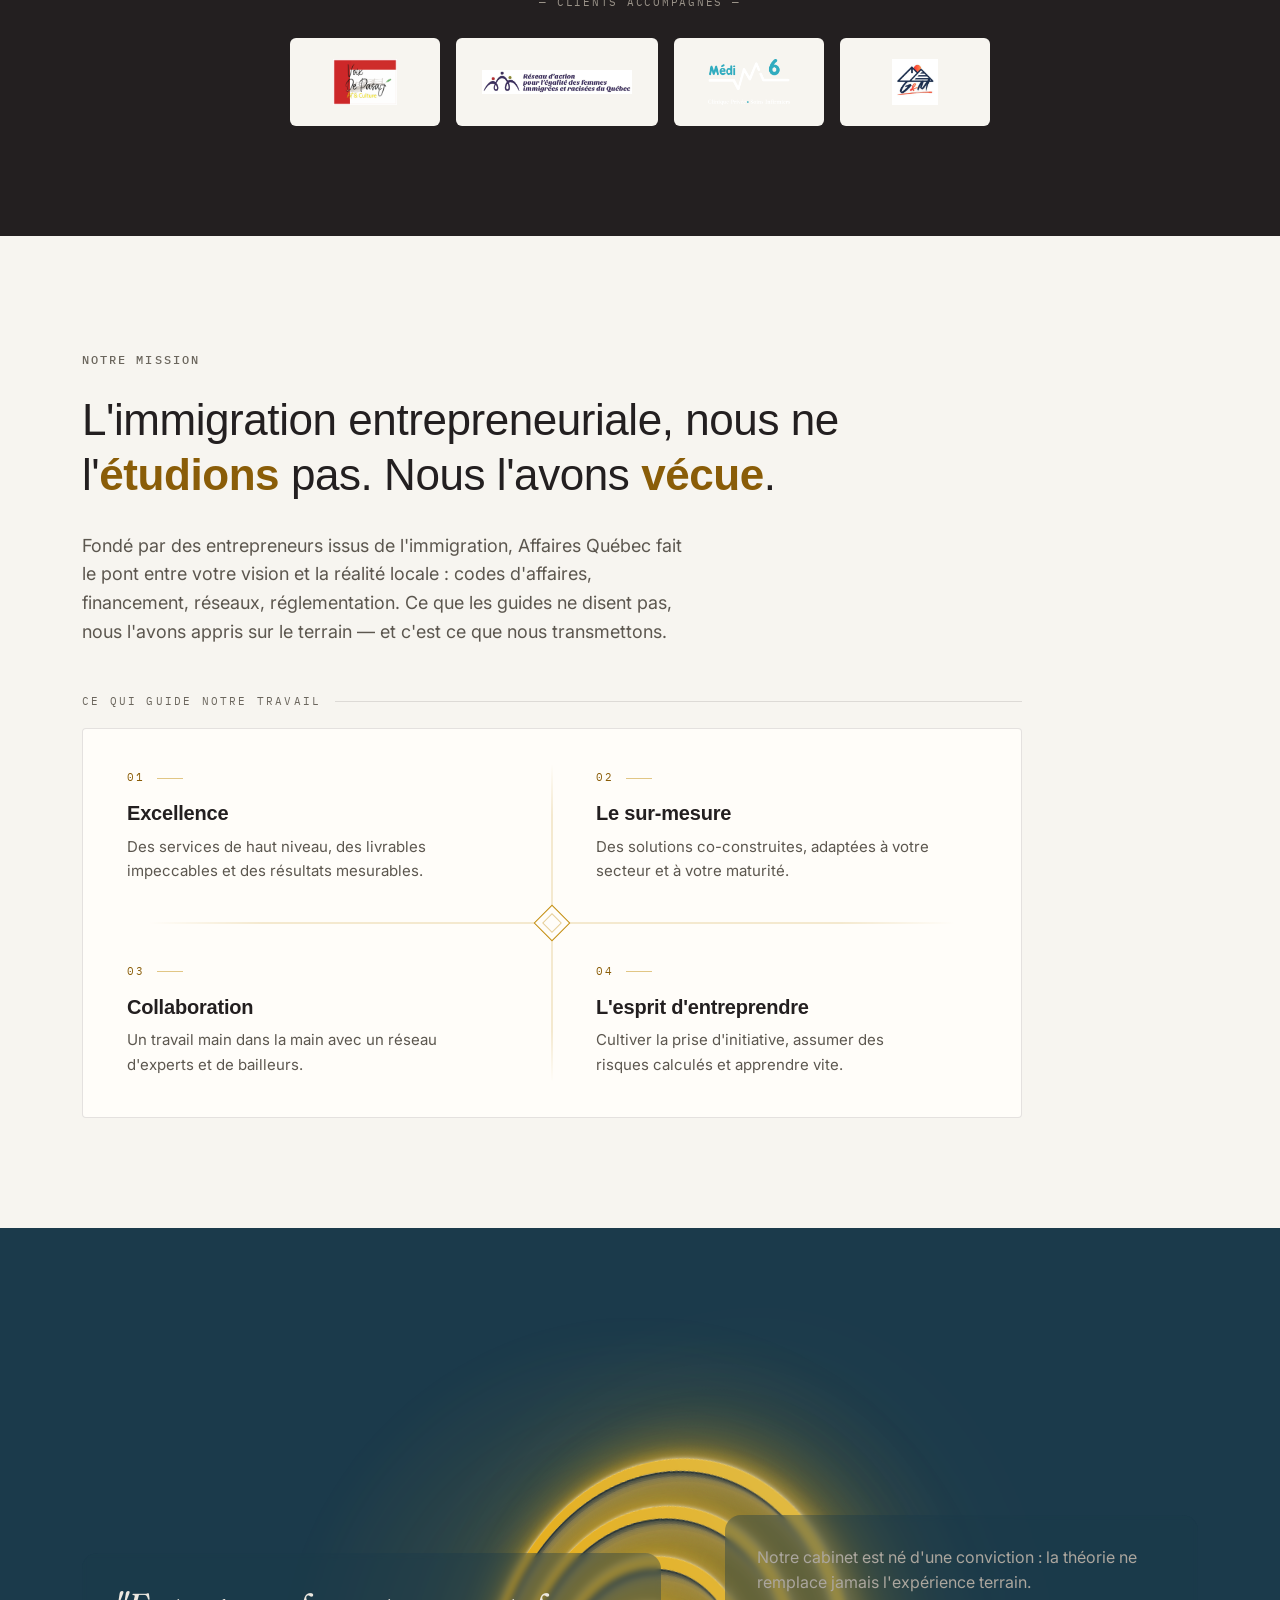
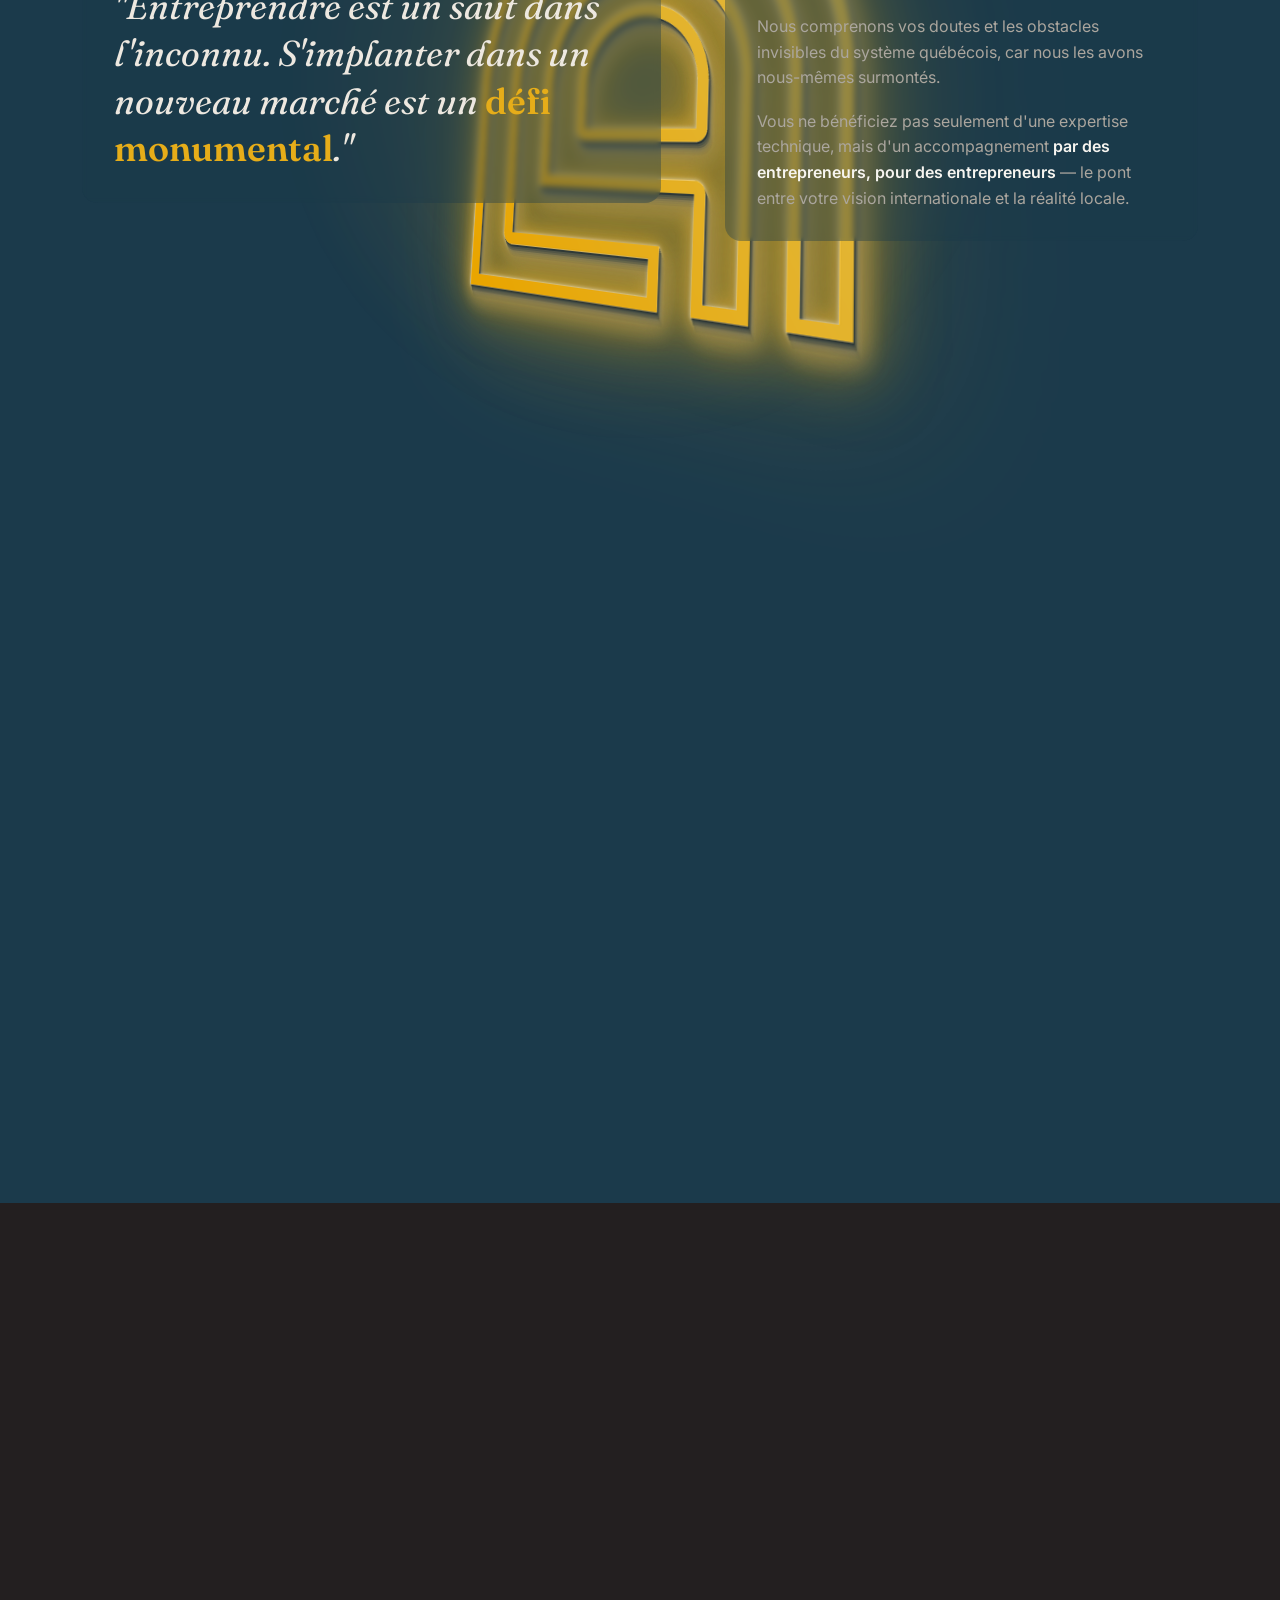
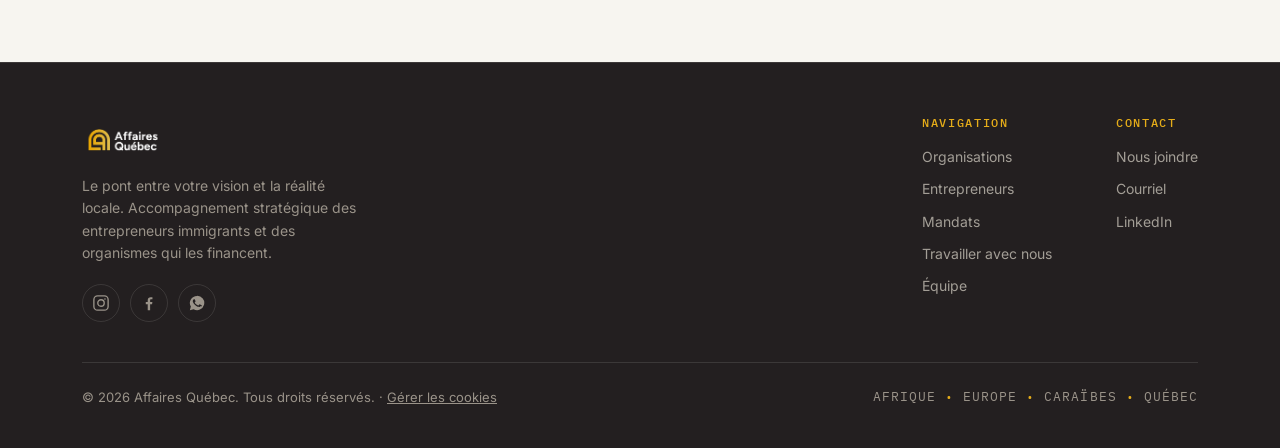
==== commit 12a2422b: "Remplace l'ID du Meta Pixel (969053682231950 -> 1939801970512131) Co-Authored-By: Claude Sonnet 5 <n" ====
--- a/index.html
+++ b/index.html
@@ -1122,7 +1122,7 @@
   t.src=v;s=b.getElementsByTagName(e)[0];
   s.parentNode.insertBefore(t,s)}(window, document,'script',
   'https://connect.facebook.net/en_US/fbevents.js');
-  fbq('init', '969053682231950');
+  fbq('init', '1939801970512131');
   fbq('track', 'PageView');
 }
 </script>
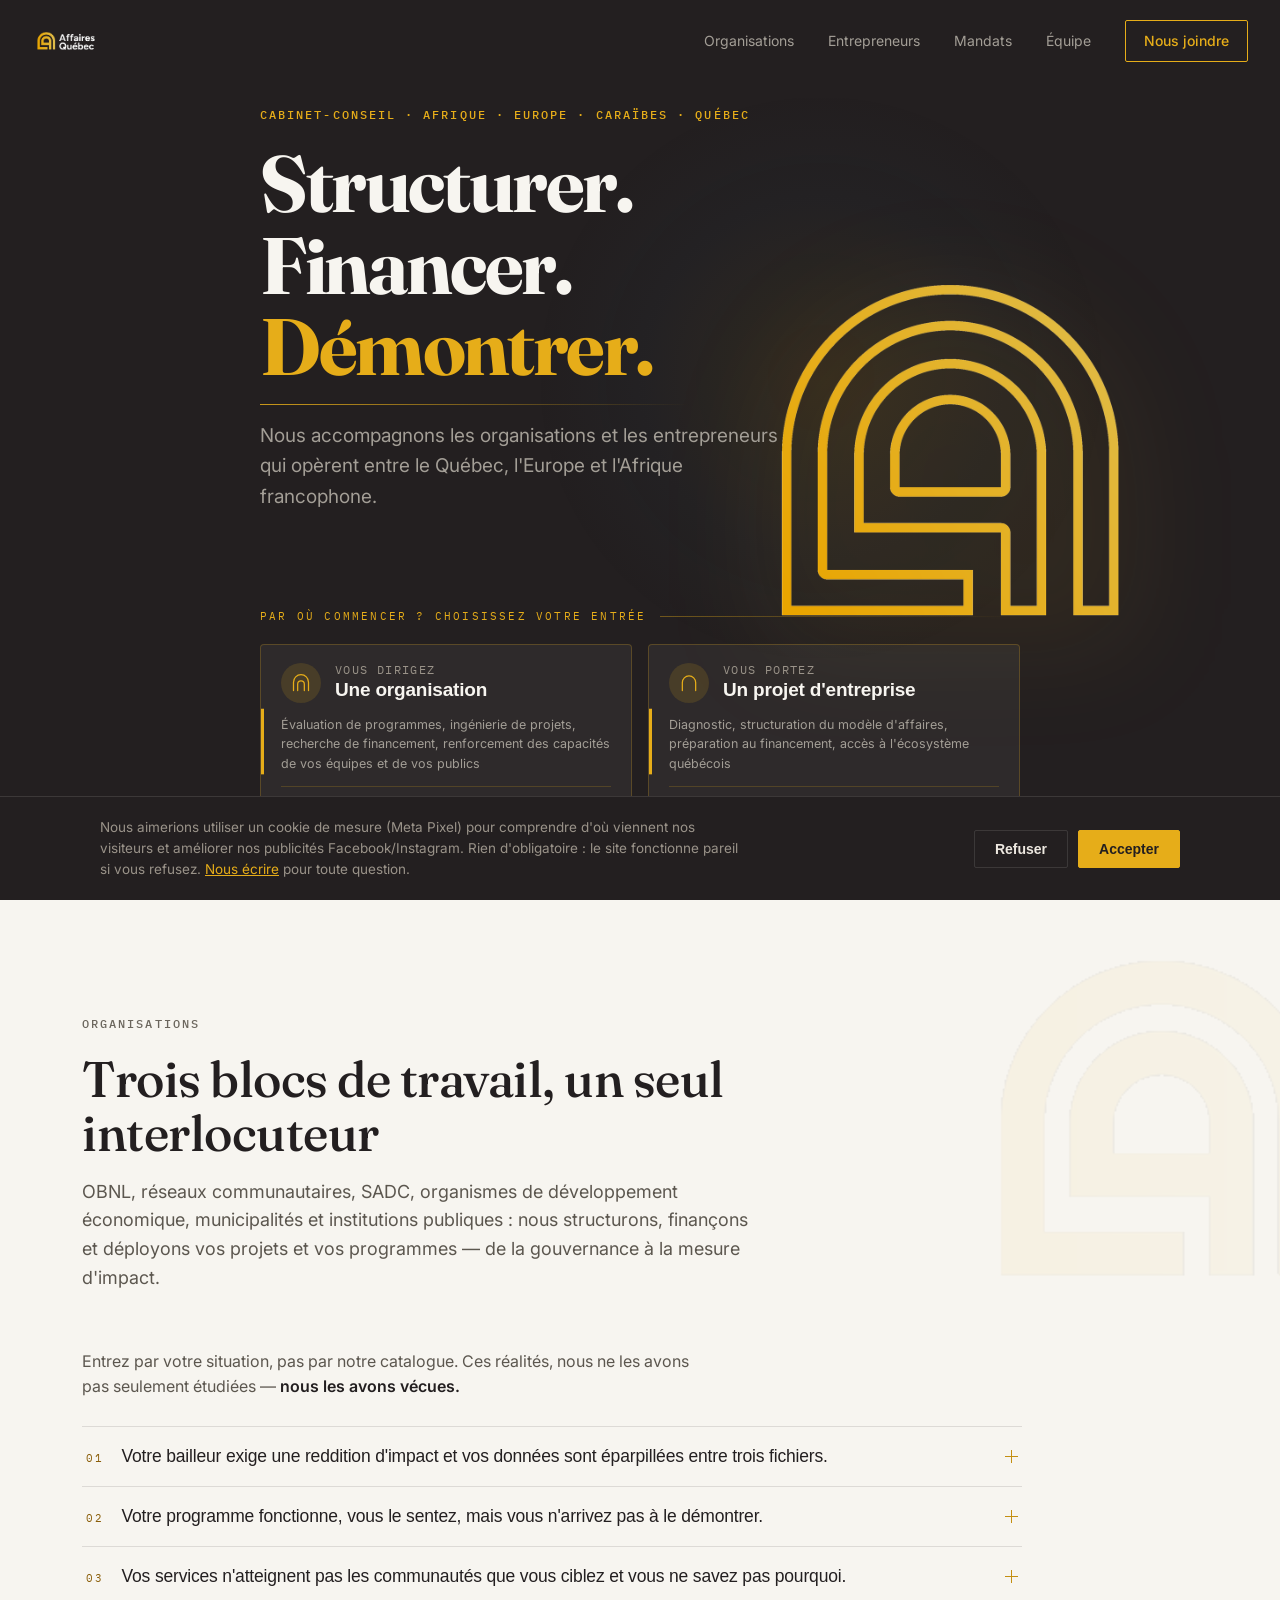
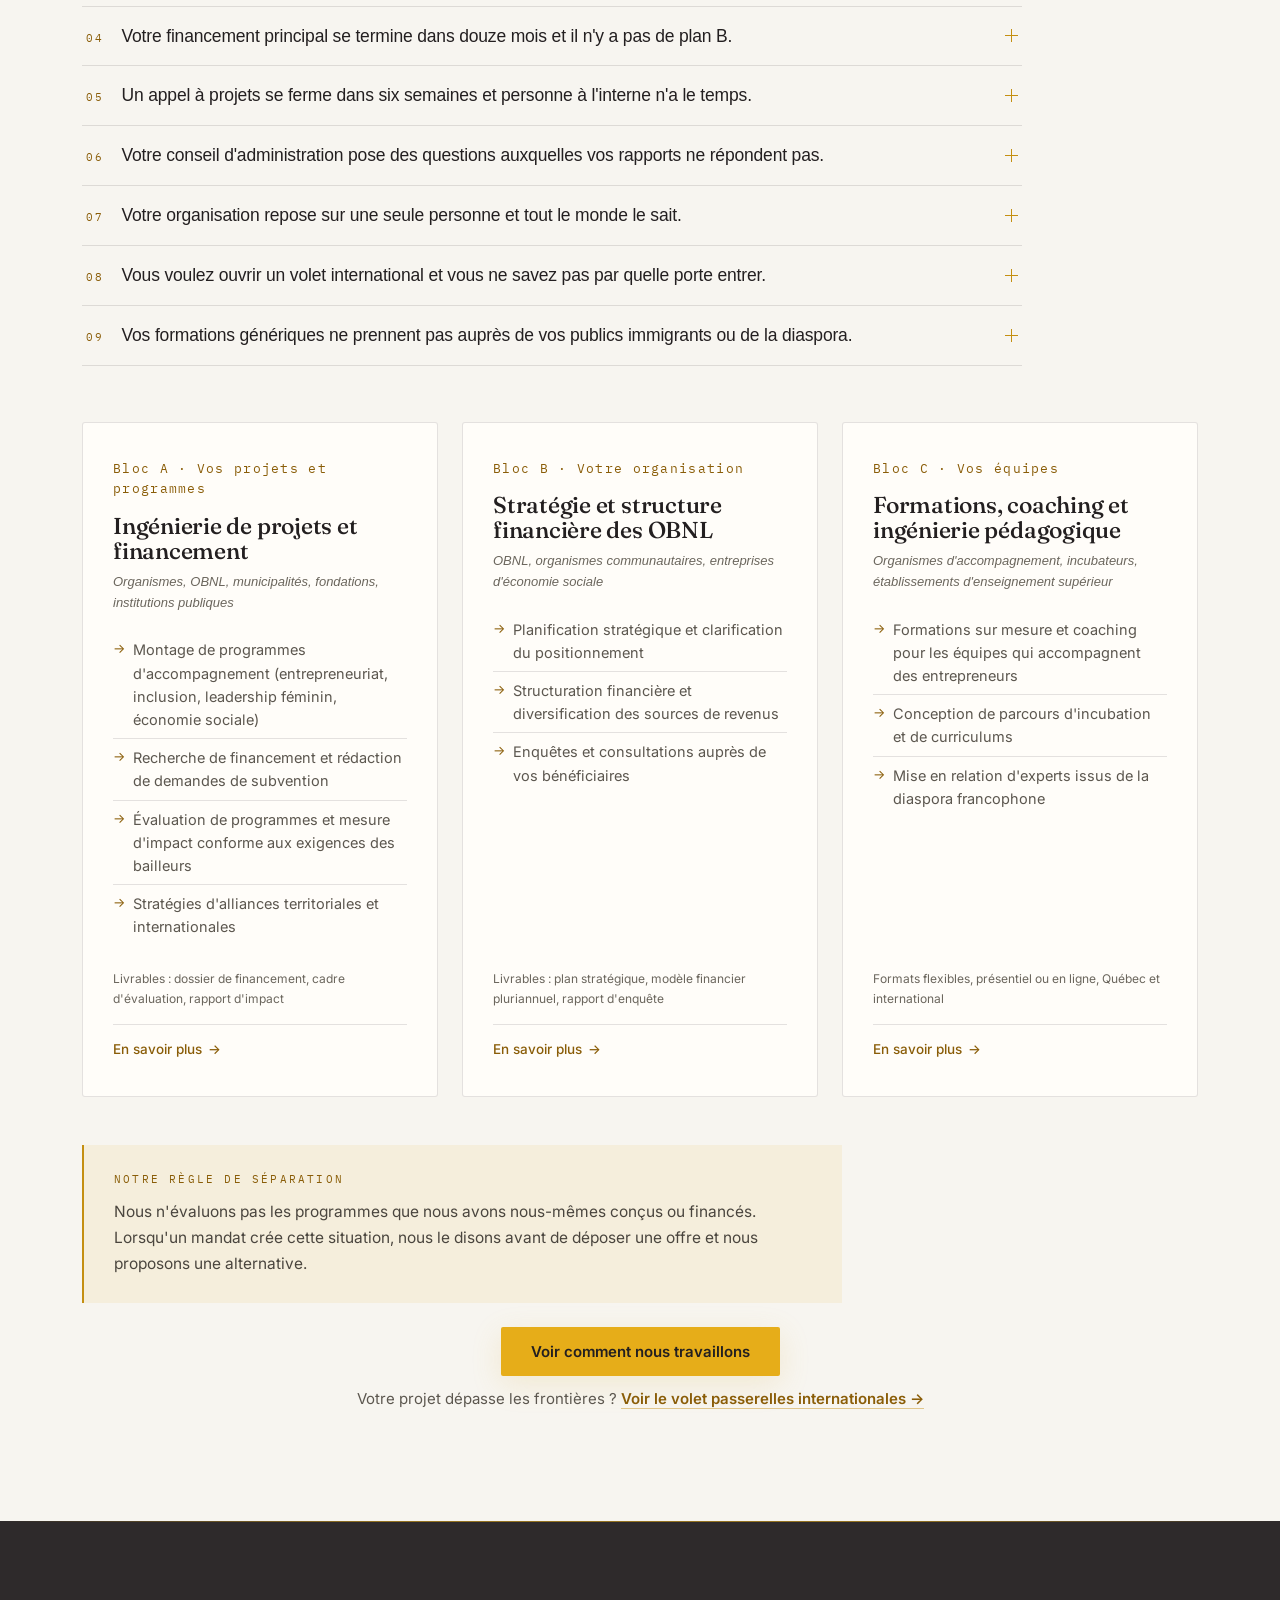
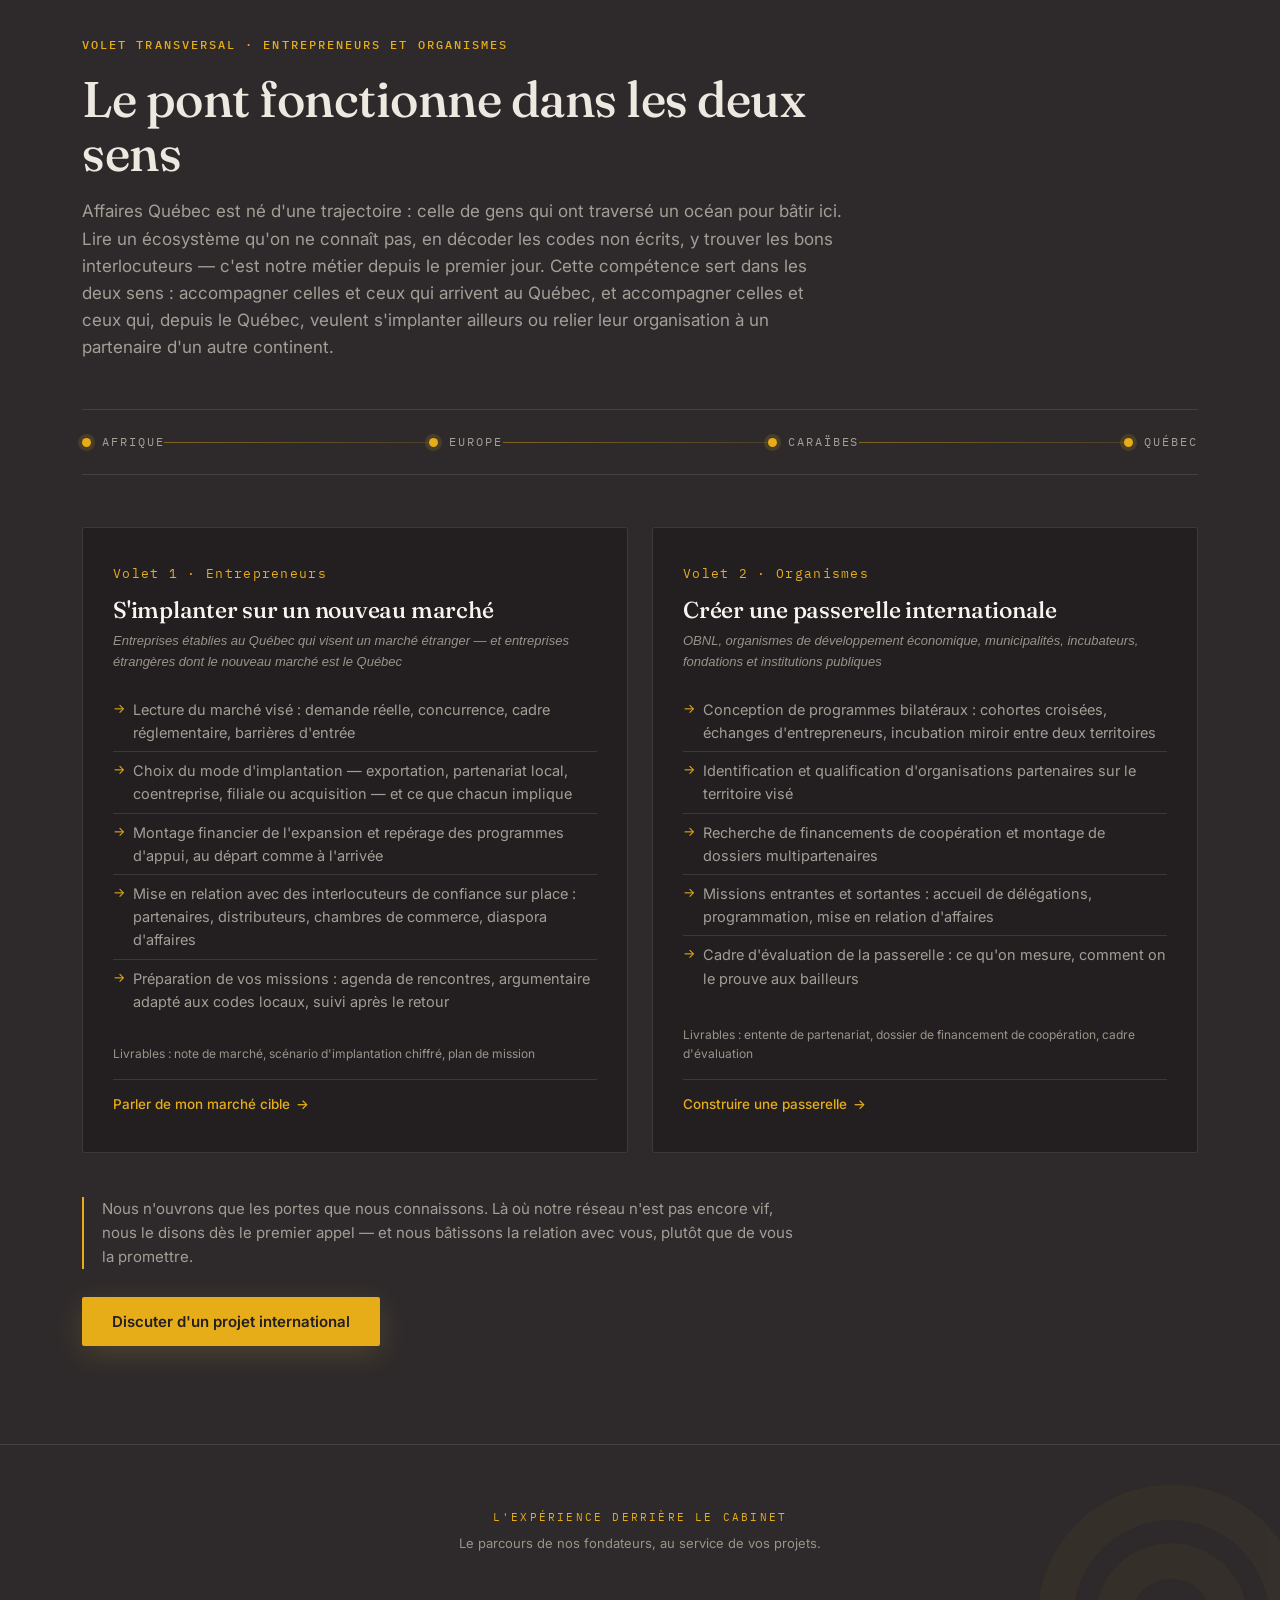
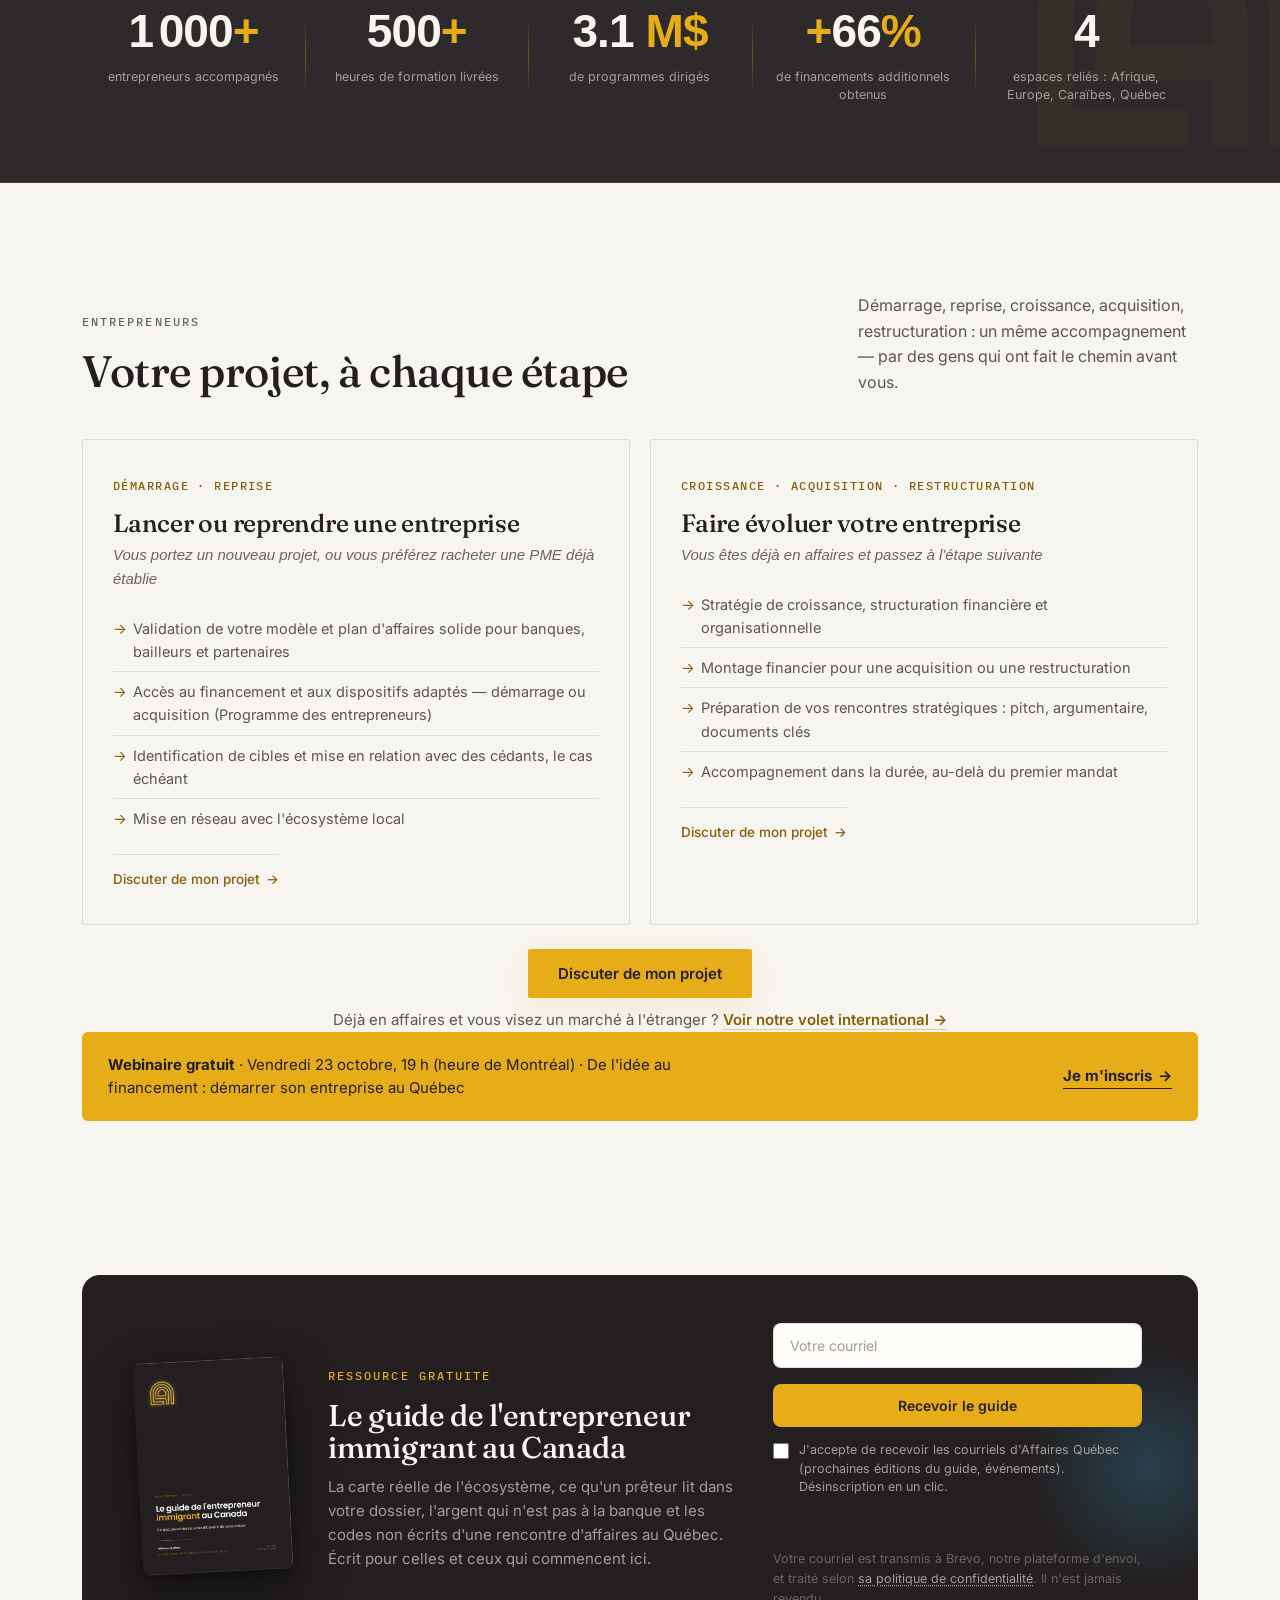
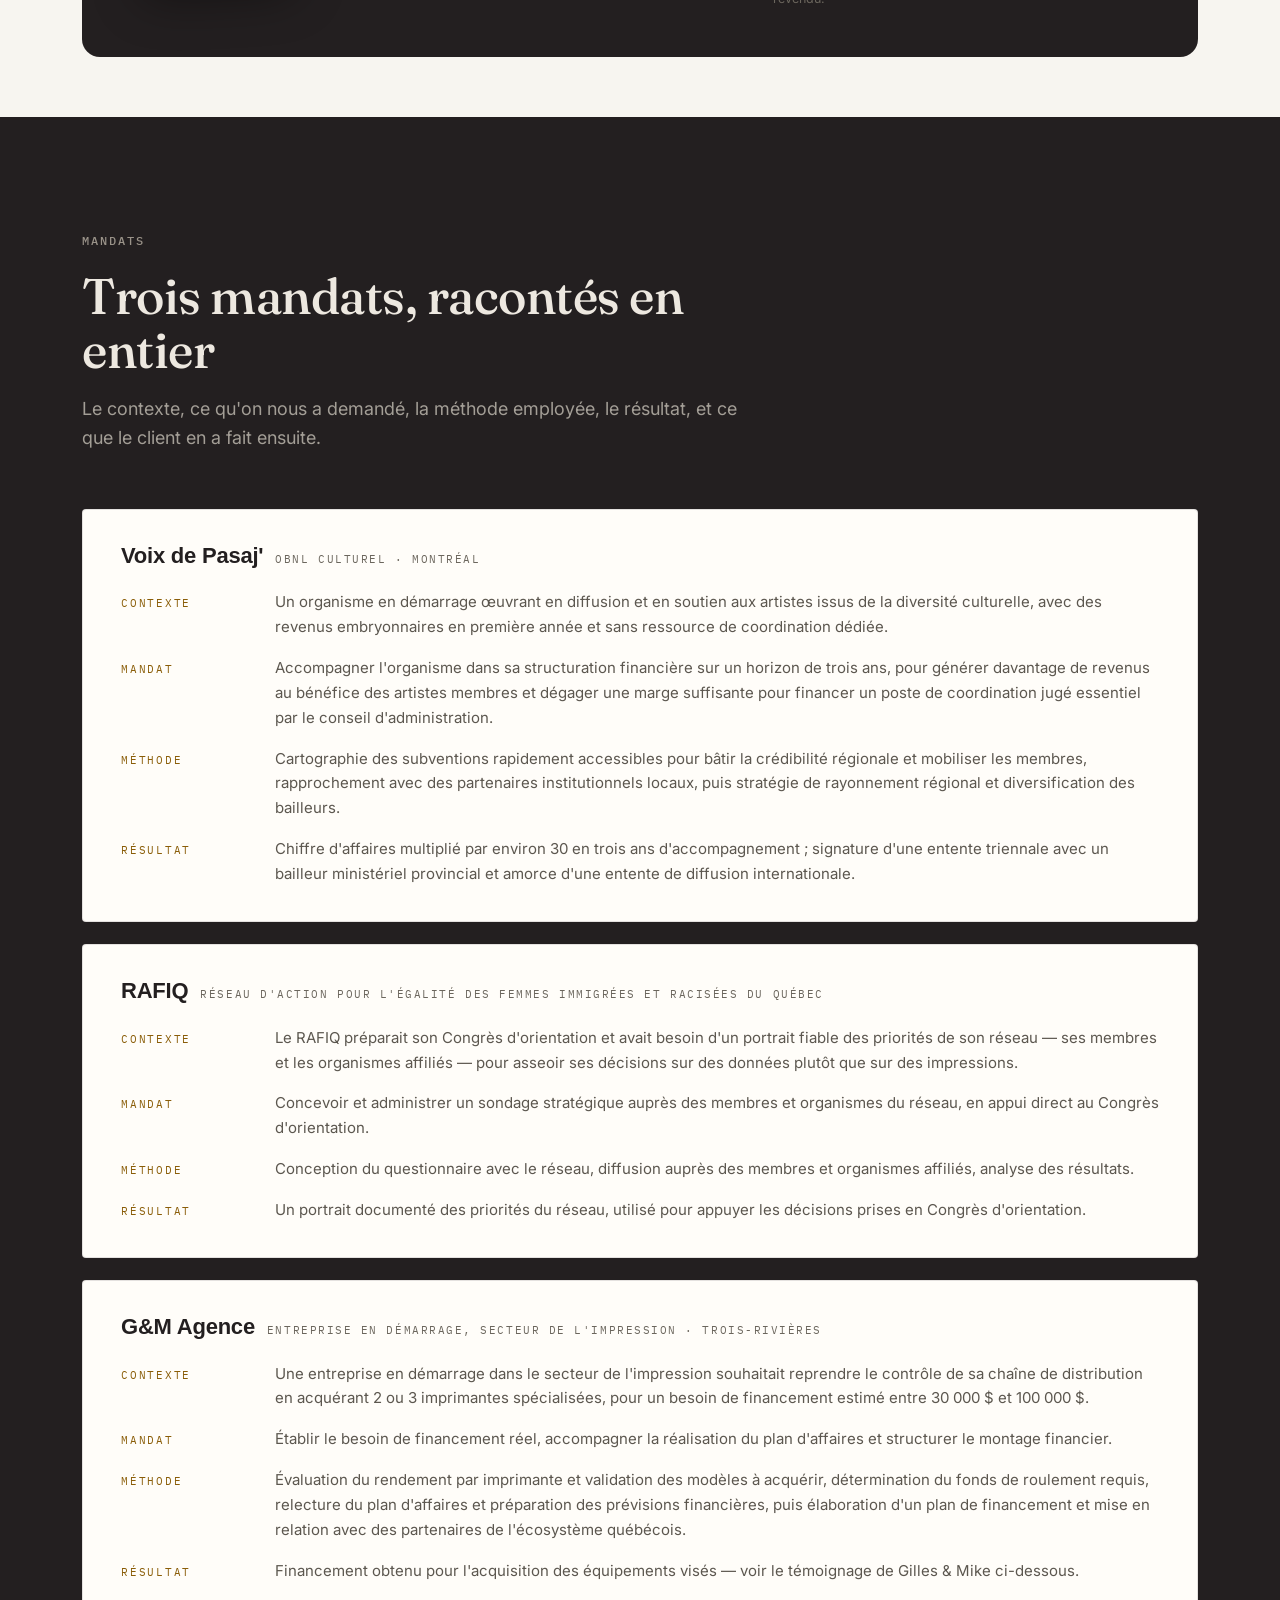
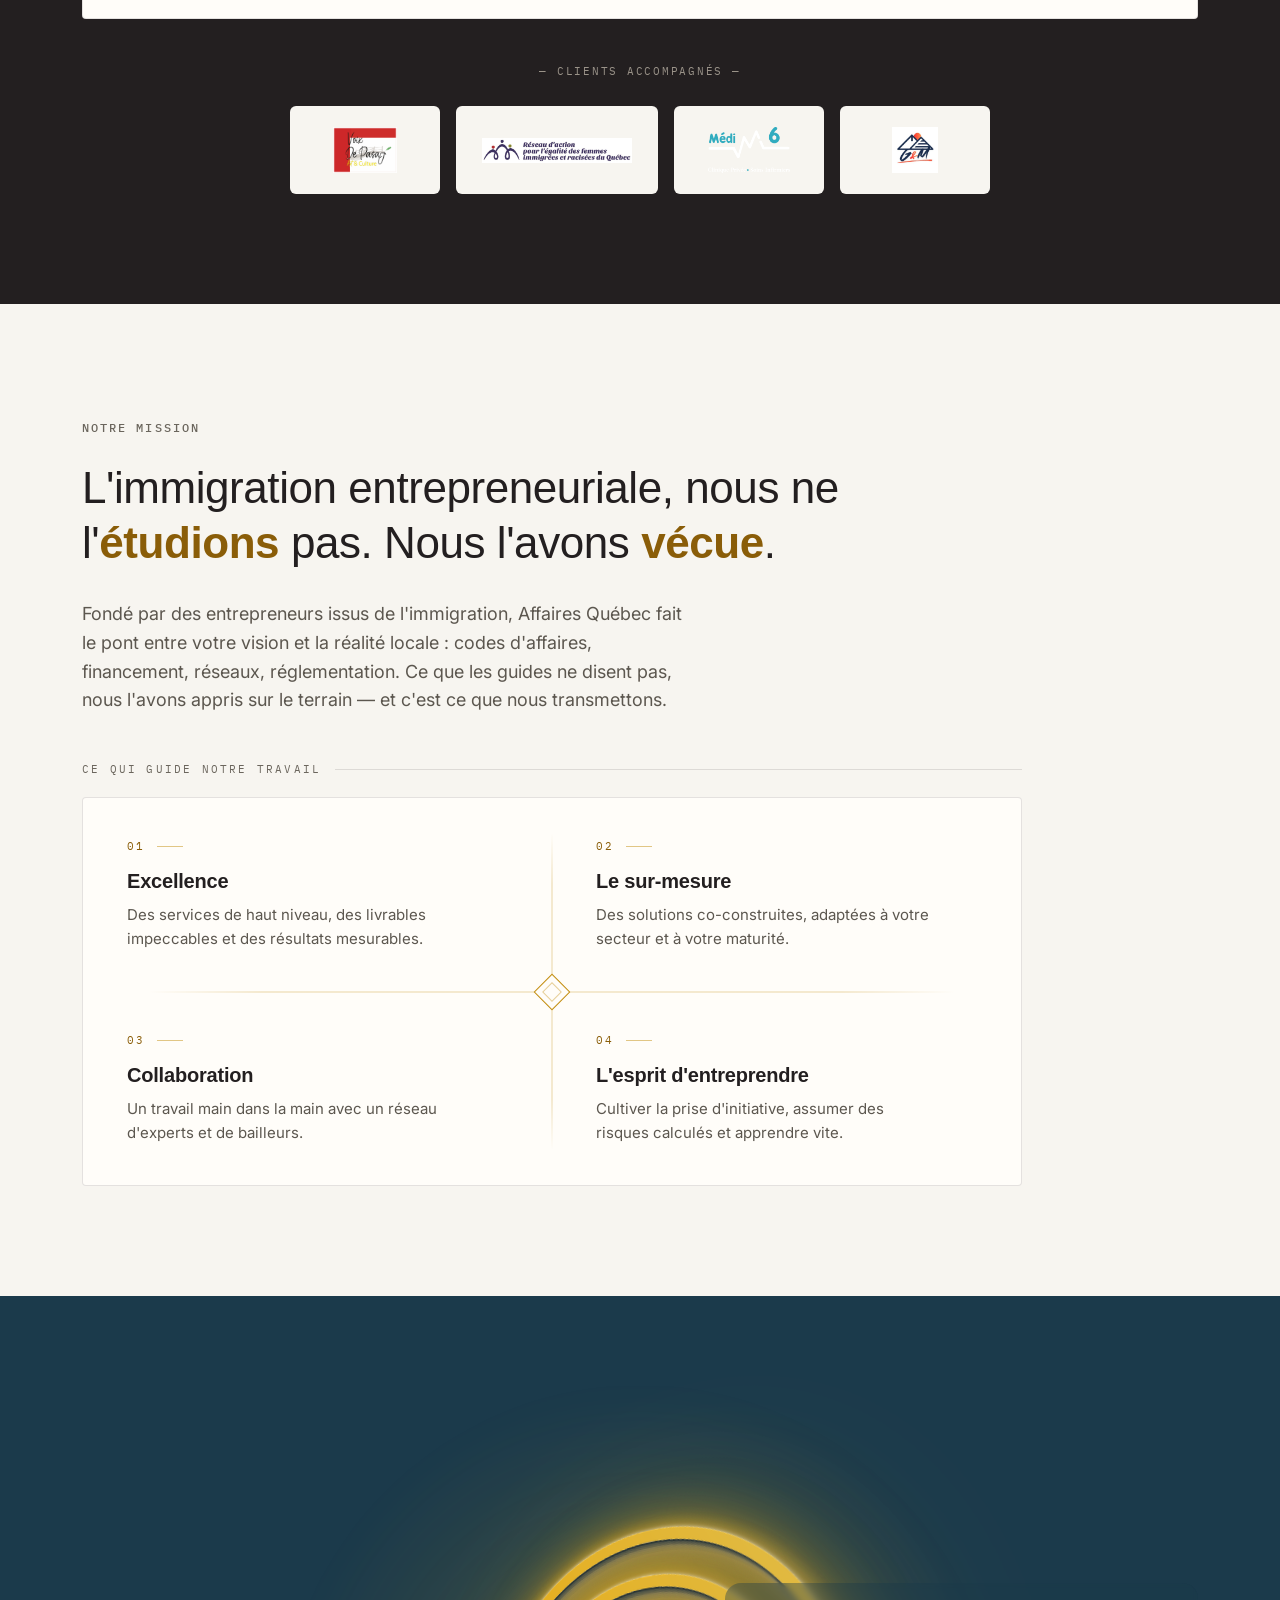
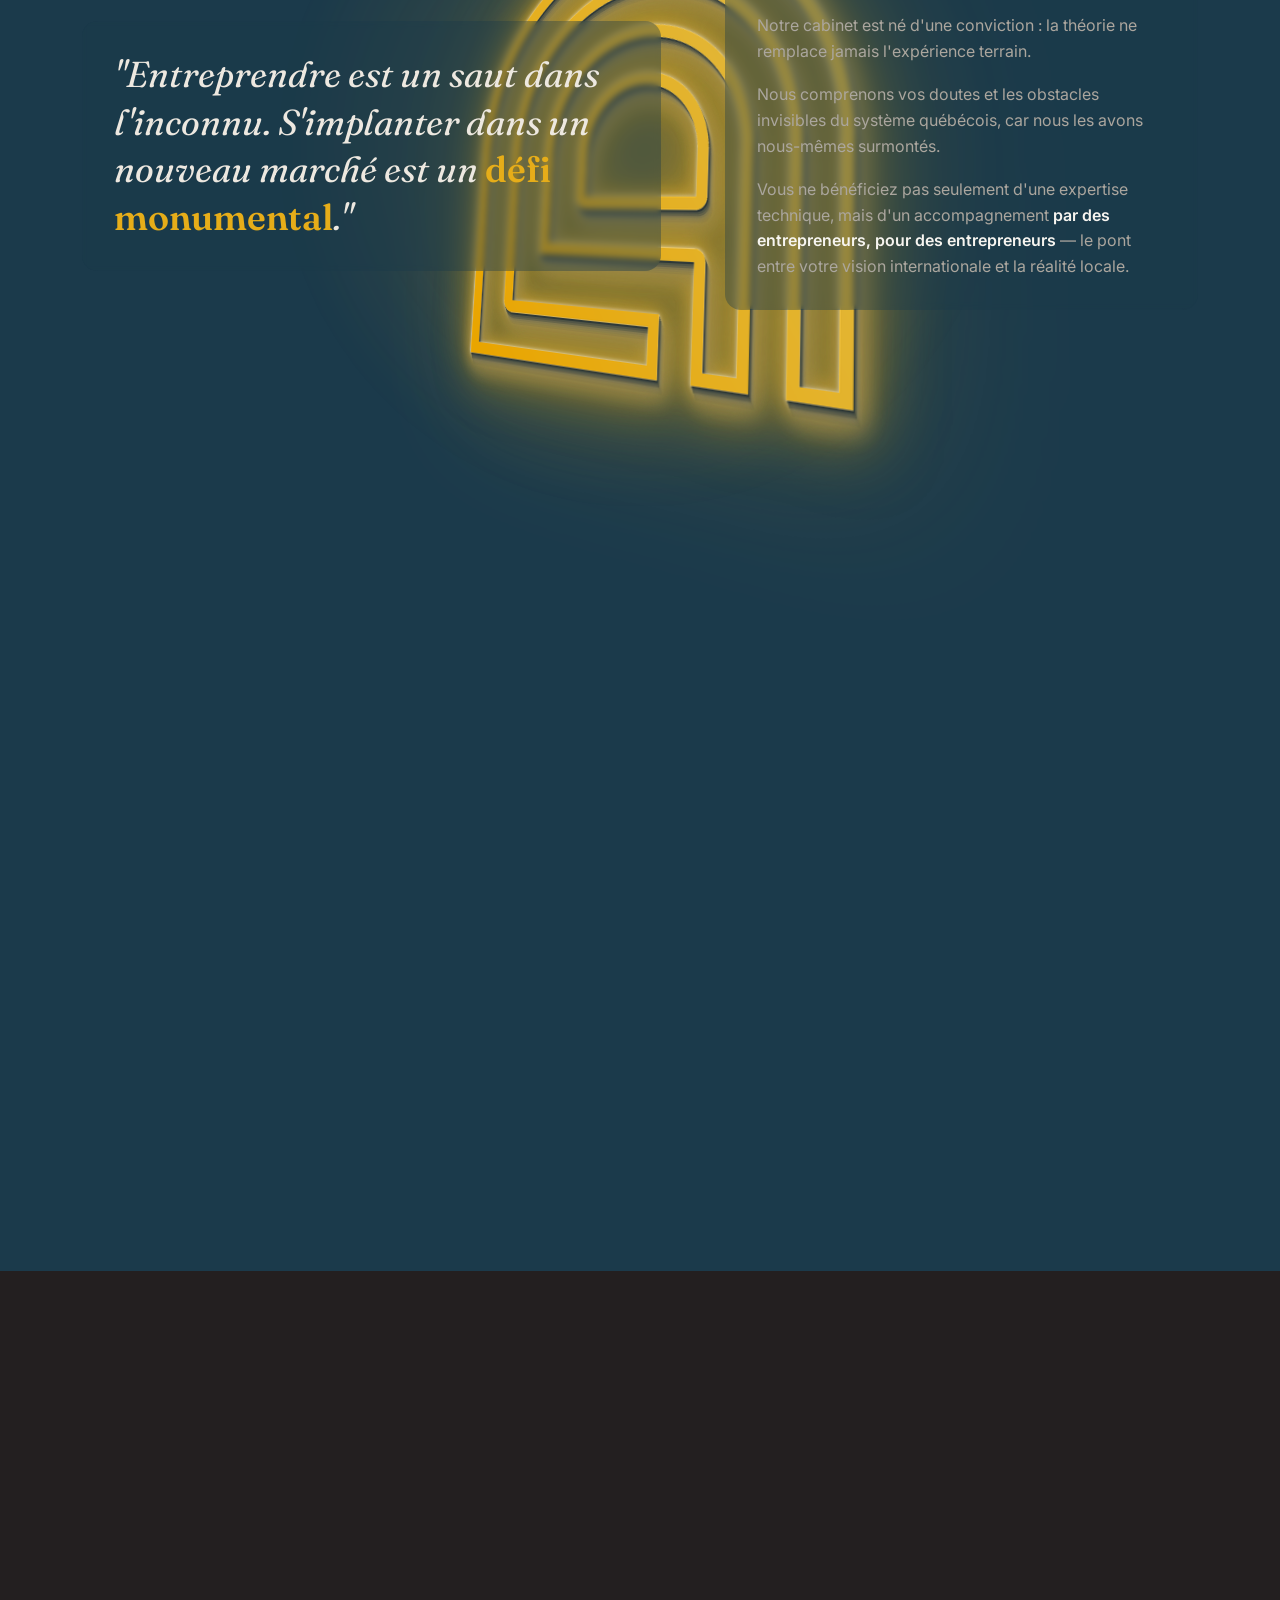
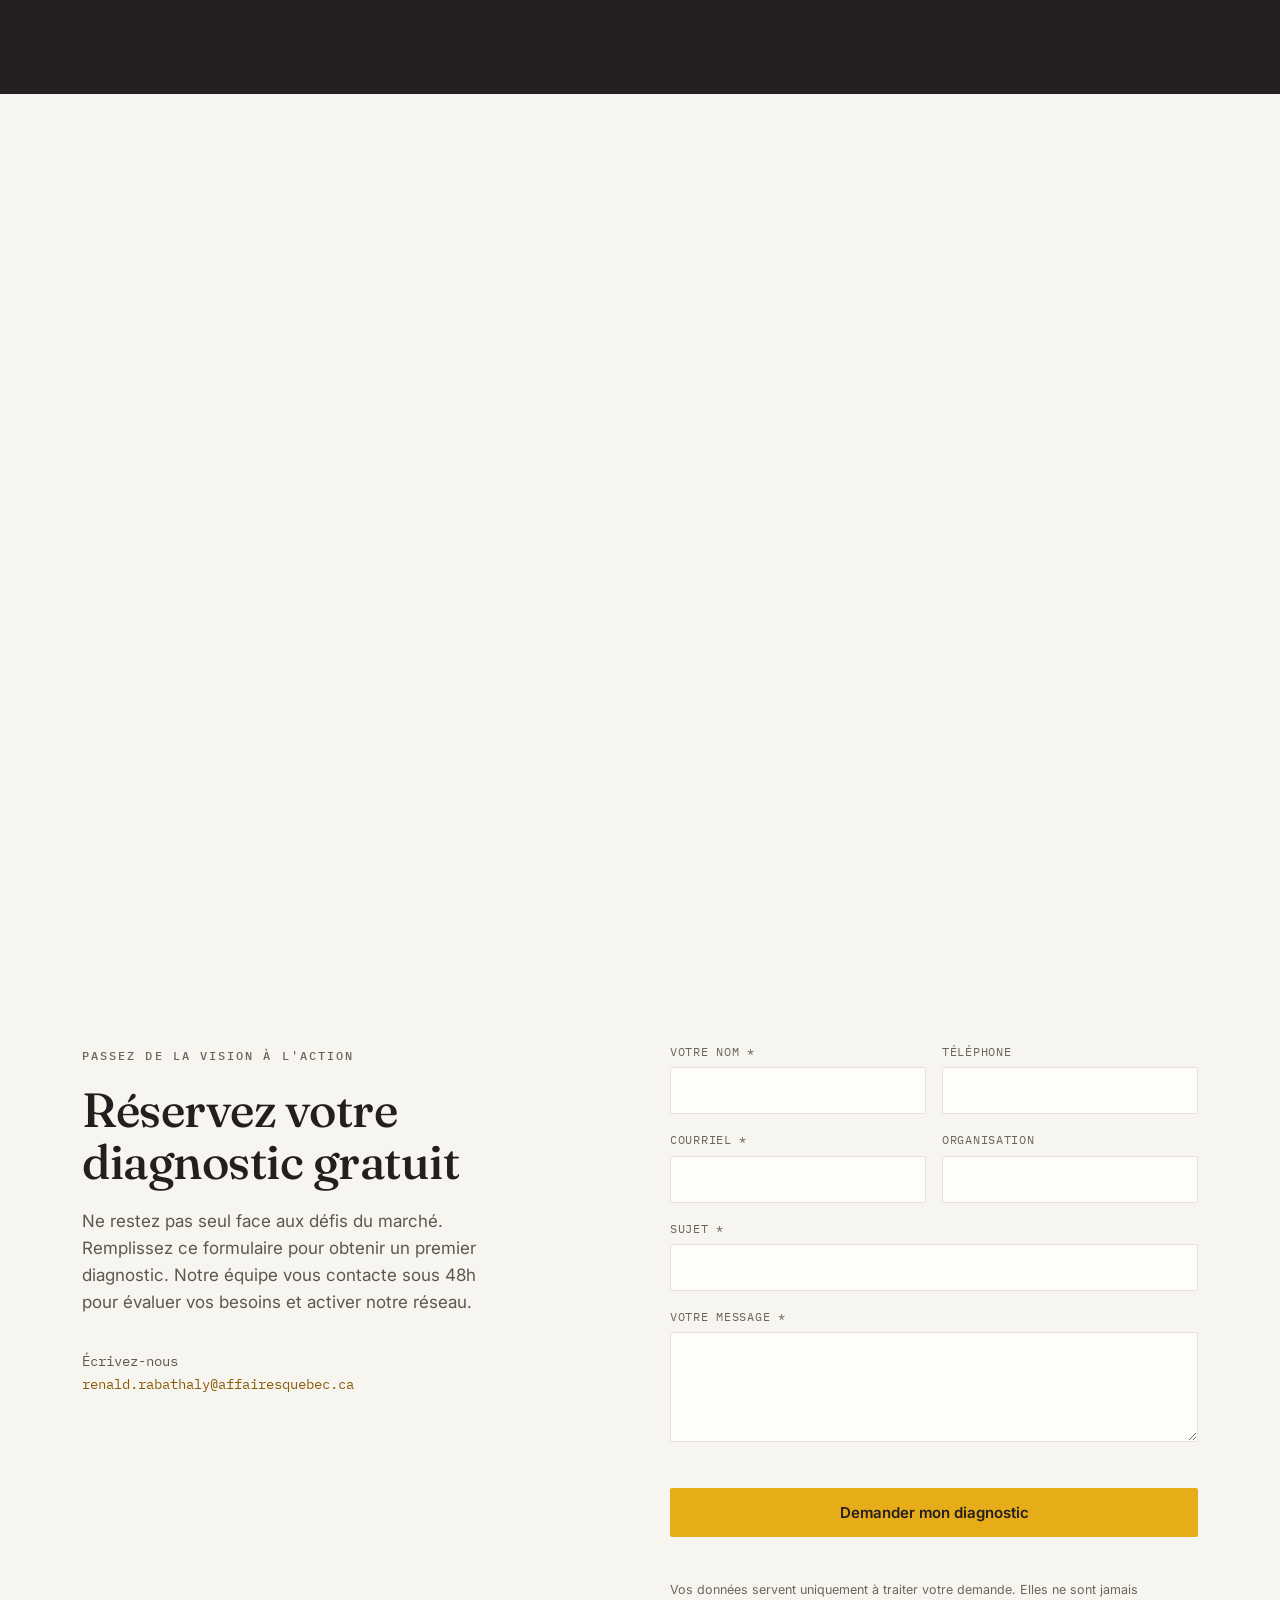
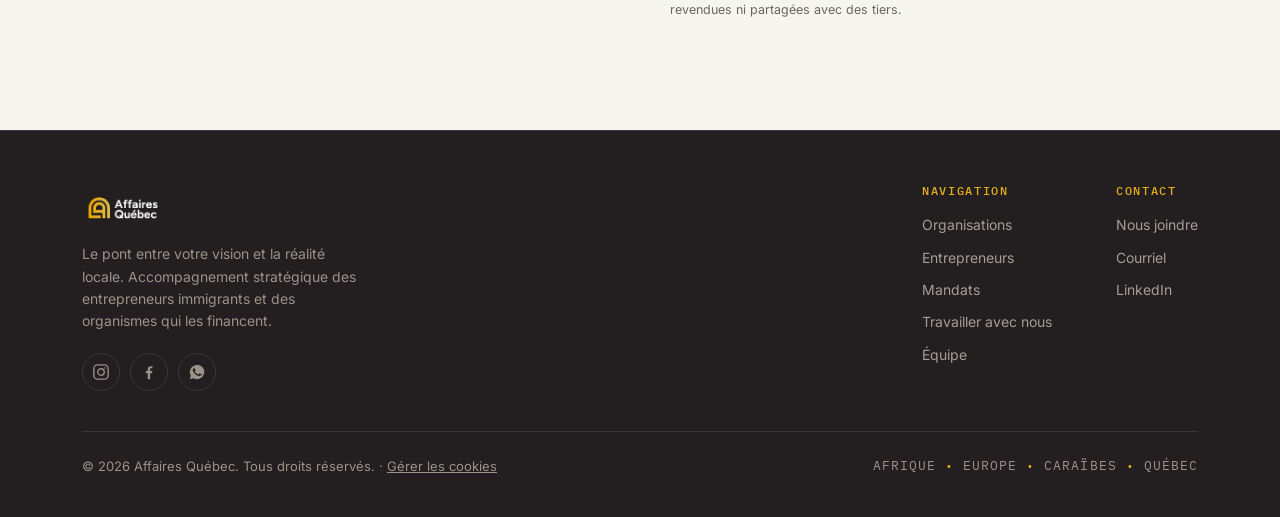
==== commit c7fe1a6a: "Relie le formulaire du guide à Brevo et supprime le téléchargement sans courriel - formulaire du gui" ====
--- a/index.html
+++ b/index.html
@@ -485,6 +485,9 @@
   font-weight:600;font-size:14px;cursor:pointer;white-space:nowrap;transition:background .25s;
 }
 .guide-form button:hover{background:var(--gold-deep)}
+.guide-form .guide-optin{flex:1 1 100%;display:flex;gap:10px;align-items:flex-start;margin:4px 0 0;font-family:'Inter',sans-serif;font-size:12.5px;font-weight:400;line-height:1.45;letter-spacing:normal;text-transform:none;color:var(--ink-muted);cursor:pointer}
+.guide-form .guide-optin input{flex:0 0 auto;width:16px;height:16px;min-width:0;margin:2px 0 0;padding:0;accent-color:var(--gold);cursor:pointer}
+.guide-form .guide-hp{position:absolute;left:-9999px;width:1px;height:1px;opacity:0;pointer-events:none}
 @media(max-width:900px){
   .guide-card{grid-template-columns:1fr;padding:36px 28px}
   .guide-cover{display:flex;justify-content:center;margin-bottom:8px}
@@ -1477,15 +1480,18 @@
         <p>La carte réelle de l'écosystème, ce qu'un prêteur lit dans votre dossier, l'argent qui n'est pas à la banque et les codes non écrits d'une rencontre d'affaires au Québec. Écrit pour celles et ceux qui commencent ici.</p>
       </div>
       <div class="guide-right">
-        <form class="guide-form" id="guideForm" method="POST" data-fallback-subject="Guide de l'entrepreneur immigrant — demande" data-fallback-to="renald.rabathaly@affairesquebec.ca" data-pdf="assets/guide-entrepreneur-immigrant.pdf">
-          <input type="hidden" name="form" value="guide">
-          <input type="email" name="email" placeholder="Votre courriel" required>
+        <!-- Formulaire Brevo (liste des contacts qui téléchargent le guide). Le PDF n'est proposé
+             qu'après l'envoi du courriel : il n'y a plus de lien de téléchargement direct sur la page. -->
+        <form class="guide-form" id="guideForm" method="POST" action="https://c08289b3.sibforms.com/serve/[base64]" data-pdf="assets/guide-entrepreneur-immigrant.pdf">
+          <input type="email" name="EMAIL" id="guideEmail" placeholder="Votre courriel" autocomplete="email" required aria-label="Votre courriel">
           <button type="submit" disabled>Recevoir le guide</button>
+          <label class="guide-optin"><input type="checkbox" name="OPT_IN" value="1"><span>J'accepte de recevoir les courriels d'Affaires Québec (prochaines éditions du guide, événements). Désinscription en un clic.</span></label>
+          <input type="text" name="email_address_check" value="" class="guide-hp" tabindex="-1" autocomplete="off" aria-hidden="true">
+          <input type="hidden" name="locale" value="fr">
           <div class="cf-turnstile" data-sitekey="0x4AAAAAAEx-yTN2Vj4r2-dn" data-theme="dark" data-callback="onTurnstileGuide" data-expired-callback="onTurnstileGuideExpired" data-error-callback="onTurnstileError"></div>
         </form>
         <p class="form-status" id="guideFormStatus" role="status" aria-live="polite"></p>
-        <p class="form-note">Votre courriel sert uniquement à vous tenir informé·e des prochaines éditions. Il n'est jamais revendu.<br>
-          <a href="assets/guide-entrepreneur-immigrant.pdf" download target="_blank" rel="noopener" class="guide-direct-link">ou téléchargez-le directement</a>, sans formulaire.</p>
+        <p class="form-note">Votre courriel est transmis à Brevo, notre plateforme d'envoi, et traité selon <a href="https://www.brevo.com/fr/legal/privacypolicy/" target="_blank" rel="nofollow noopener" class="guide-direct-link">sa politique de confidentialité</a>. Il n'est jamais revendu.</p>
       </div>
     </div>
   </div>
@@ -2190,7 +2196,7 @@
 // workflow n8n fourni pour ce que fait l'autre bout. Un seul endroit à changer si l'URL
 // du webhook change un jour.
 const AQ_ENDPOINT='https://n8n.srv1057446.hstgr.cloud/webhook/affairesquebec-lead';
-document.querySelectorAll('#guideForm,#contactForm').forEach(f=>f.action=AQ_ENDPOINT);
+document.querySelectorAll('#contactForm').forEach(f=>f.action=AQ_ENDPOINT);
 
 // Cloudflare Turnstile: the submit buttons start disabled (see the "disabled"
 // attribute in the HTML) and only unlock once the widget confirms a human.
@@ -2269,33 +2275,72 @@
       submitBtn&&(submitBtn.disabled=false);
     });
   }
-  // Guide form: capture the email via AQ_ENDPOINT in the background (fire-and-forget —
-  // the download never waits on it and never depends on it succeeding), then start the
-  // PDF download immediately. No "check your inbox" step, no dead end if n8n is down.
+  // Guide form: the email is required. It is sent to Brevo (contact list) and, in
+  // parallel, to the n8n workflow (Notion) as before. The PDF download starts only
+  // after the email has been submitted; there is no direct download link anymore.
+  // Brevo answers JSON on "?isAjax=1" (the same call its own embed script makes).
+  // If that call can't even be made (network / blocked), the form is posted the classic
+  // way into a hidden iframe so the contact still reaches Brevo.
   function wireGuideForm(form){
     if(!form)return;
     const statusEl=document.getElementById(form.id+'Status');
     const submitBtn=form.querySelector('button[type="submit"]');
     const pdfPath=form.dataset.pdf;
-    form.addEventListener('submit',(e)=>{
+    const setStatus=(msg,cls)=>{if(statusEl){statusEl.textContent=msg;statusEl.className='form-status'+(cls?' '+cls:'')}};
+    function postViaIframe(fd){
+      const name='aqBrevoFrame';
+      let frame=document.getElementById(name);
+      if(!frame){frame=document.createElement('iframe');frame.id=frame.name=name;frame.hidden=true;document.body.appendChild(frame);}
+      const f=document.createElement('form');
+      f.method='POST';f.action=form.action;f.target=name;f.hidden=true;
+      for(const [k,v] of fd.entries()){const i=document.createElement('input');i.type='hidden';i.name=k;i.value=v;f.appendChild(i);}
+      document.body.appendChild(f);f.submit();f.remove();
+    }
+    function startDownload(){
+      if(!pdfPath)return;
+      const a=document.createElement('a');
+      a.href=pdfPath;a.download='';a.target='_blank';a.rel='noopener';
+      document.body.appendChild(a);a.click();a.remove();
+    }
+    form.addEventListener('submit',async(e)=>{
       e.preventDefault();
-      const data=new FormData(form);
-      const setStatus=(msg,cls)=>{if(statusEl){statusEl.textContent=msg;statusEl.className='form-status'+(cls?' '+cls:'')}};
-      fetch(AQ_ENDPOINT,{method:'POST',body:data,headers:{Accept:'application/json'}}).catch(()=>{});
+      if(!form.reportValidity())return;
+      const email=form.EMAIL.value.trim();
+      const optIn=form.OPT_IN.checked;
+      // Brevo : uniquement ses champs (pas le jeton Turnstile).
+      const brevo=new FormData();
+      brevo.append('EMAIL',email);
+      if(optIn)brevo.append('OPT_IN','1');
+      brevo.append('email_address_check',form.email_address_check.value);
+      brevo.append('locale','fr');
+      submitBtn&&(submitBtn.disabled=true);
+      setStatus('Envoi en cours…','');
+      let refused=false;
+      try{
+        const ctrl=new AbortController();
+        const timer=setTimeout(()=>ctrl.abort(),8000);
+        const res=await fetch(form.action+'?isAjax=1',{method:'POST',body:brevo,signal:ctrl.signal});
+        clearTimeout(timer);
+        const json=await res.json().catch(()=>null);
+        if(json&&json.success===false)refused=true;
+      }catch(err){
+        postViaIframe(brevo);
+      }
+      if(refused){
+        setStatus("Cette adresse n'a pas été acceptée. Vérifiez-la et réessayez.",'err');
+        submitBtn&&(submitBtn.disabled=false);
+        return;
+      }
+      // Notion (n8n), comme avant : en arrière-plan, sans bloquer le téléchargement.
+      const n8n=new FormData(form);
+      n8n.delete('EMAIL');n8n.delete('OPT_IN');n8n.delete('email_address_check');n8n.delete('locale');
+      n8n.append('form','guide');n8n.append('email',email);n8n.append('opt_in',optIn?'oui':'non');
+      fetch(AQ_ENDPOINT,{method:'POST',body:n8n,headers:{Accept:'application/json'}}).catch(()=>{});
       aqTrackLead();
-      if(pdfPath){
-        const a=document.createElement('a');
-        a.href=pdfPath;
-        a.download='';
-        a.target='_blank';
-        a.rel='noopener';
-        document.body.appendChild(a);
-        a.click();
-        a.remove();
-      }
-      setStatus('Merci ! Le téléchargement démarre. Vous recevrez aussi les prochaines éditions par courriel.','ok');
-      submitBtn&&(submitBtn.disabled=true,setTimeout(()=>{submitBtn.disabled=false},1500));
+      startDownload();
+      setStatus(optIn?'Merci ! Le téléchargement démarre. Vous recevrez aussi les prochaines éditions par courriel.':'Merci ! Le téléchargement démarre.','ok');
       form.reset();
+      setTimeout(()=>{submitBtn&&(submitBtn.disabled=false)},1500);
     });
   }
   wireGuideForm(document.getElementById('guideForm'));
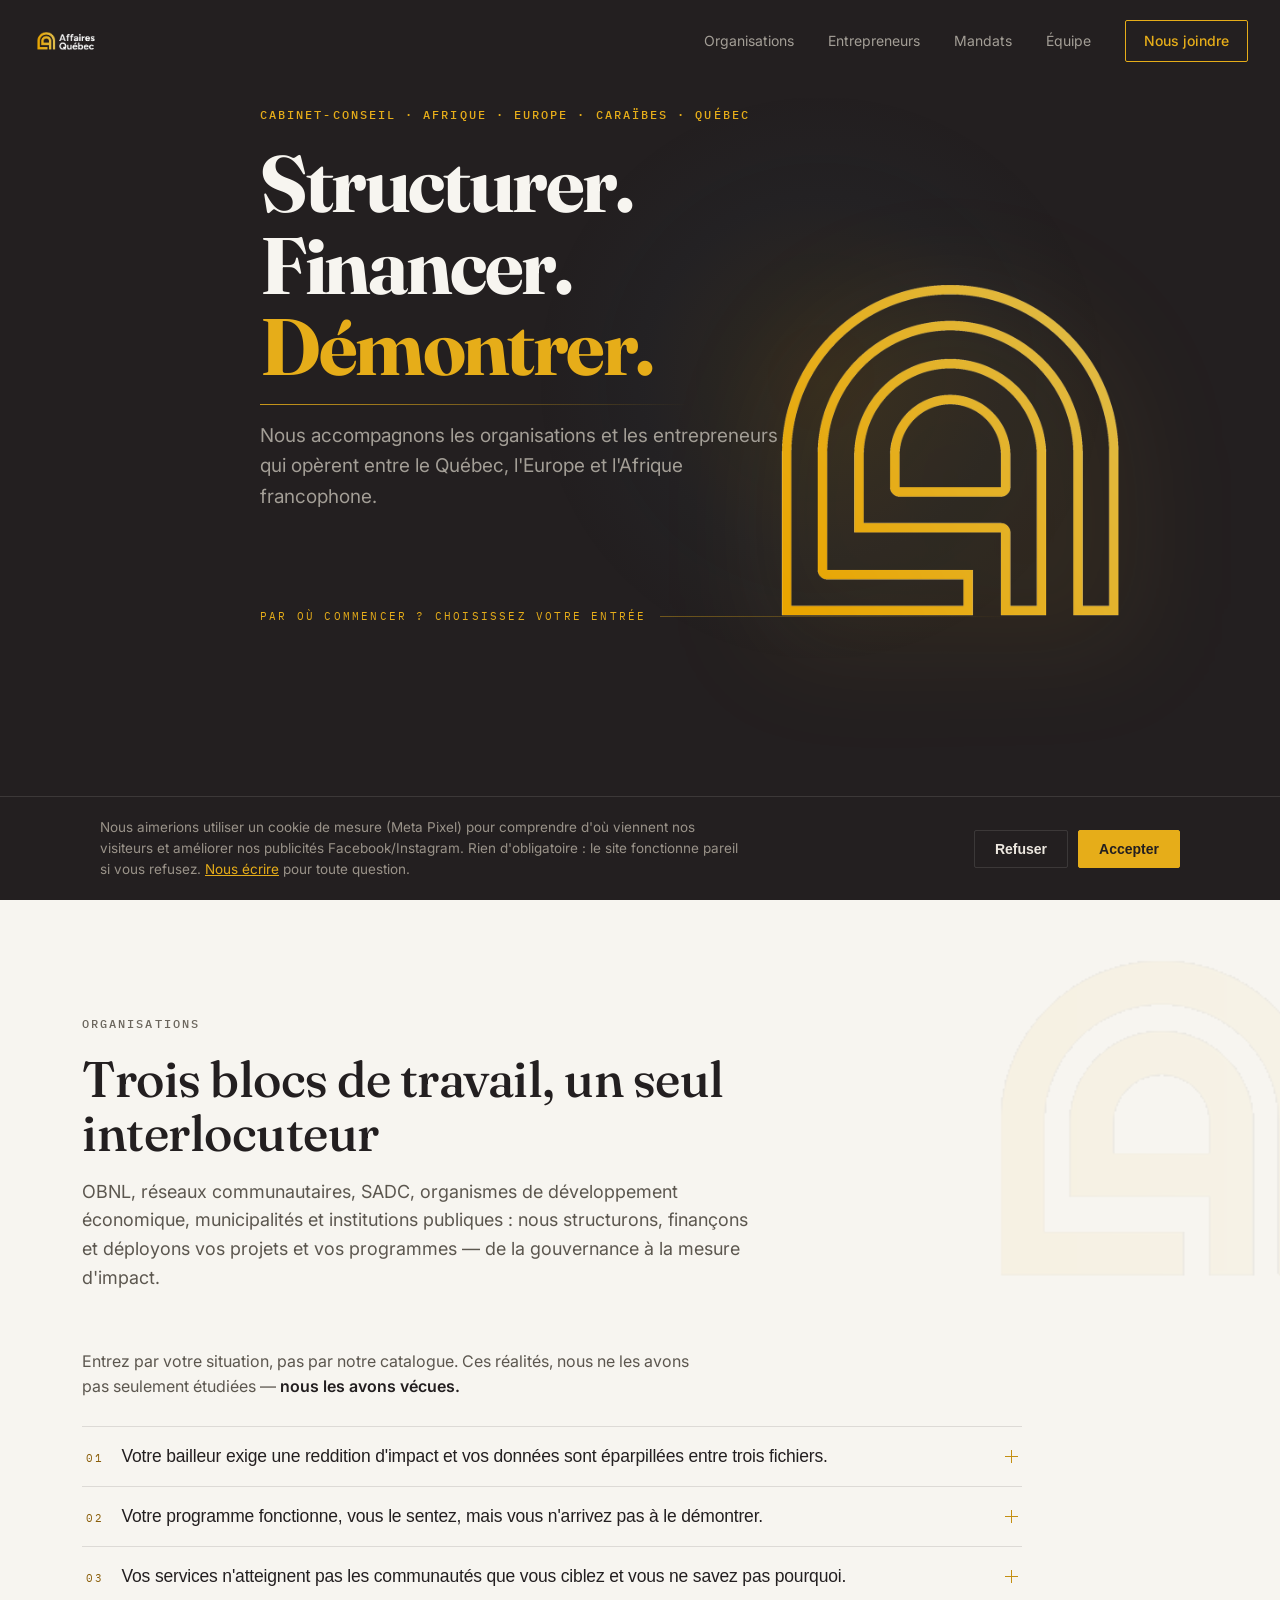
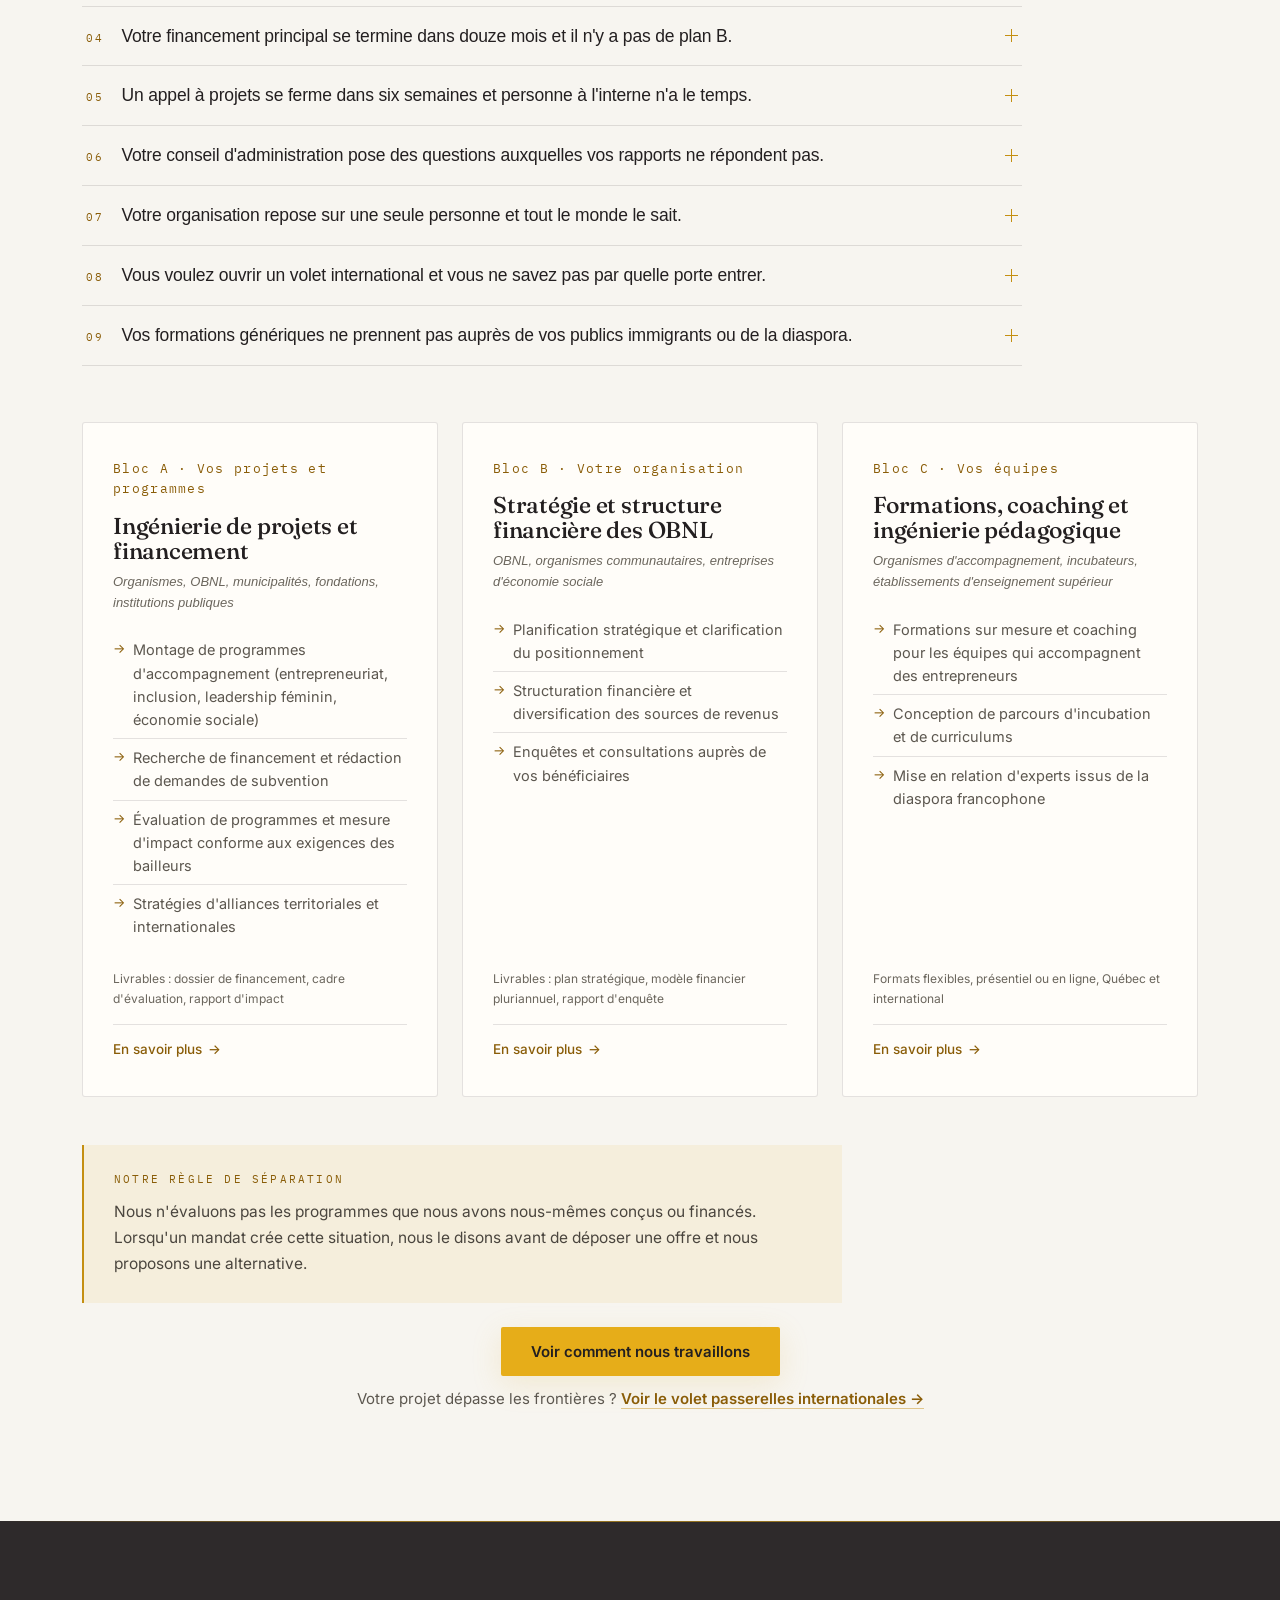
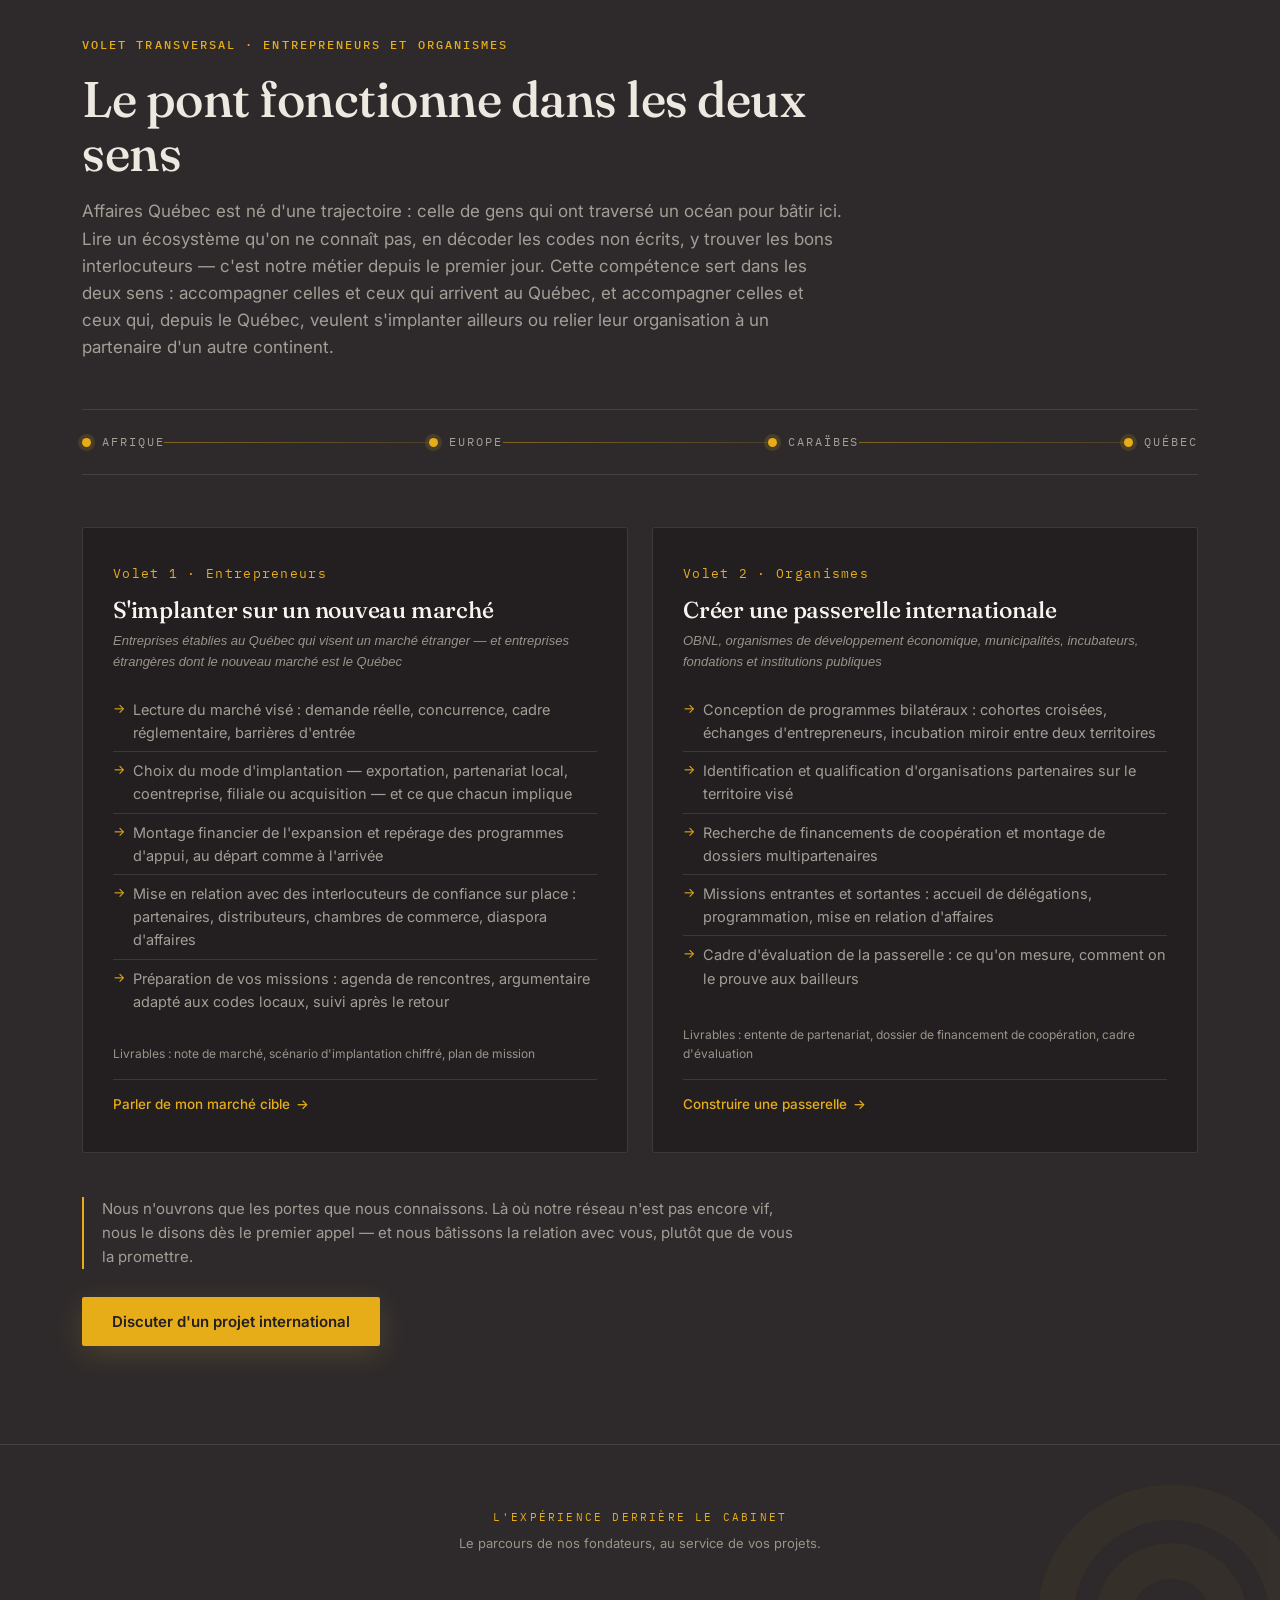
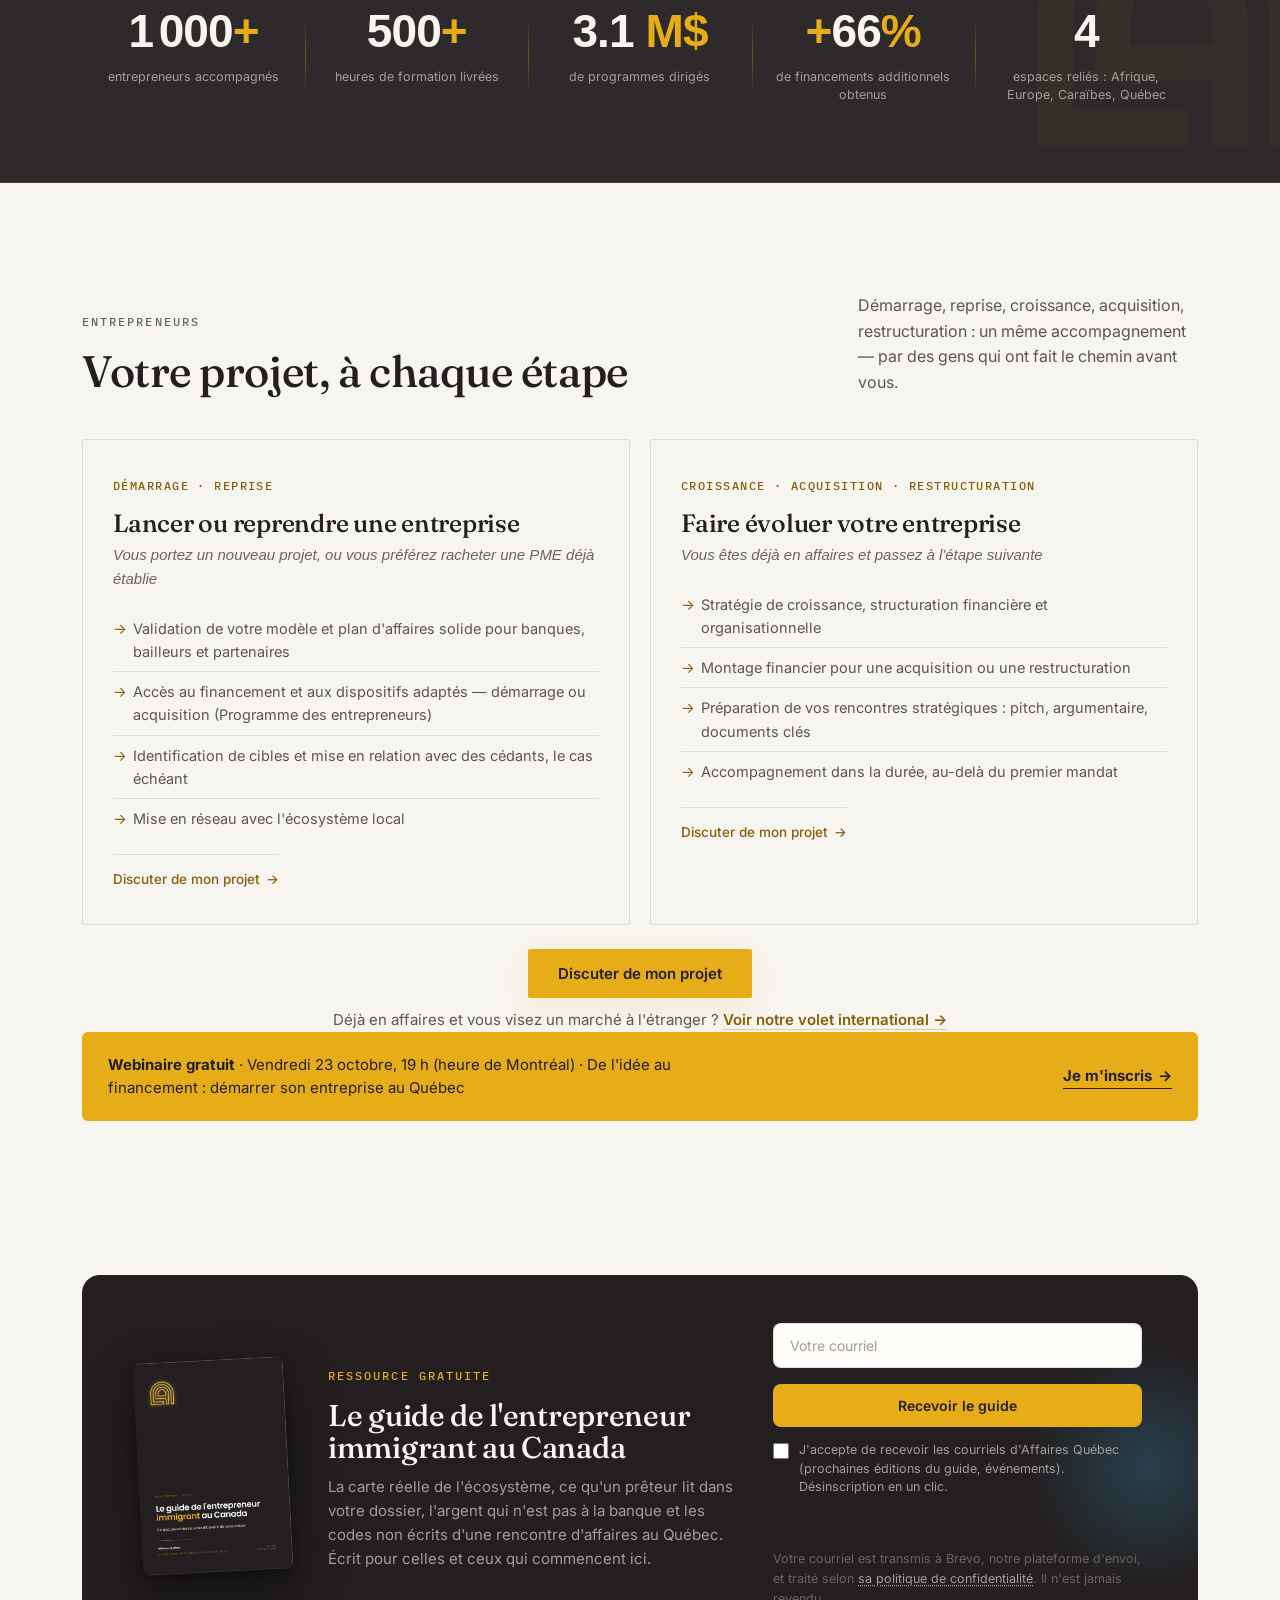
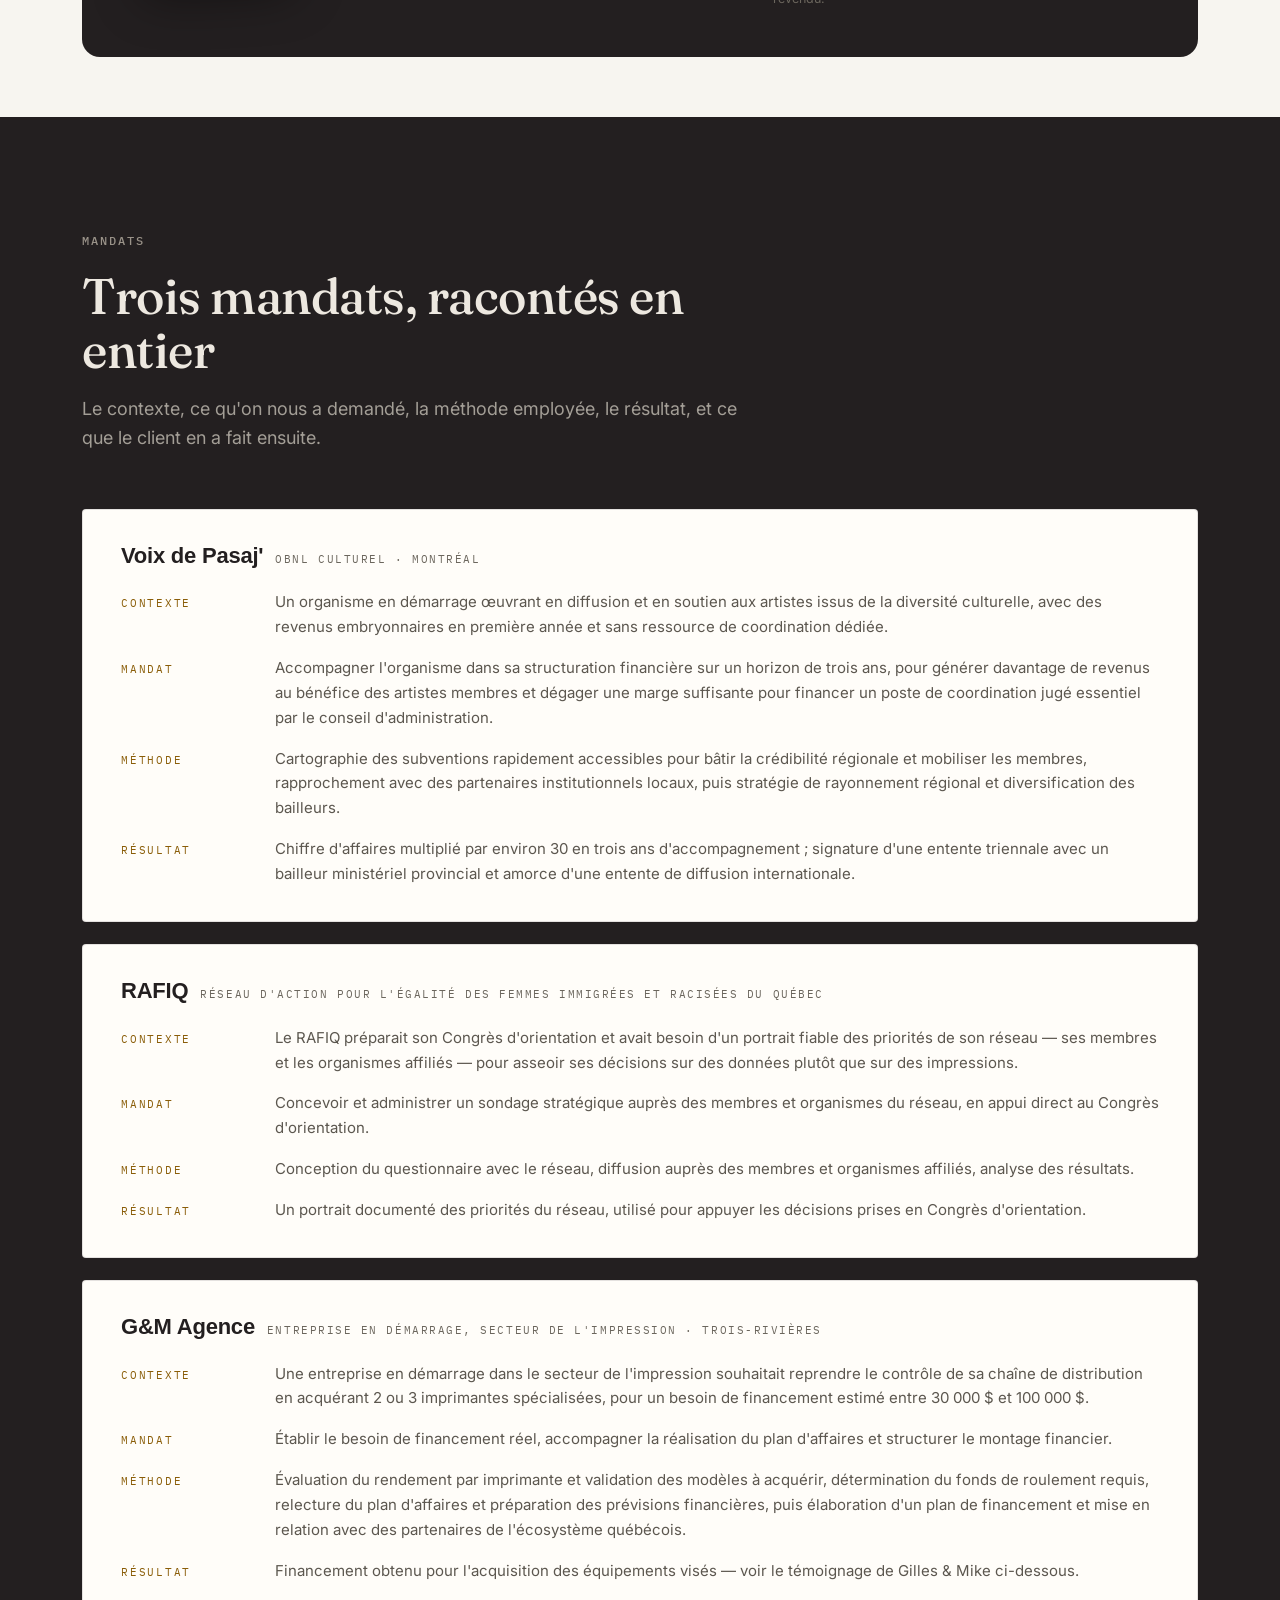
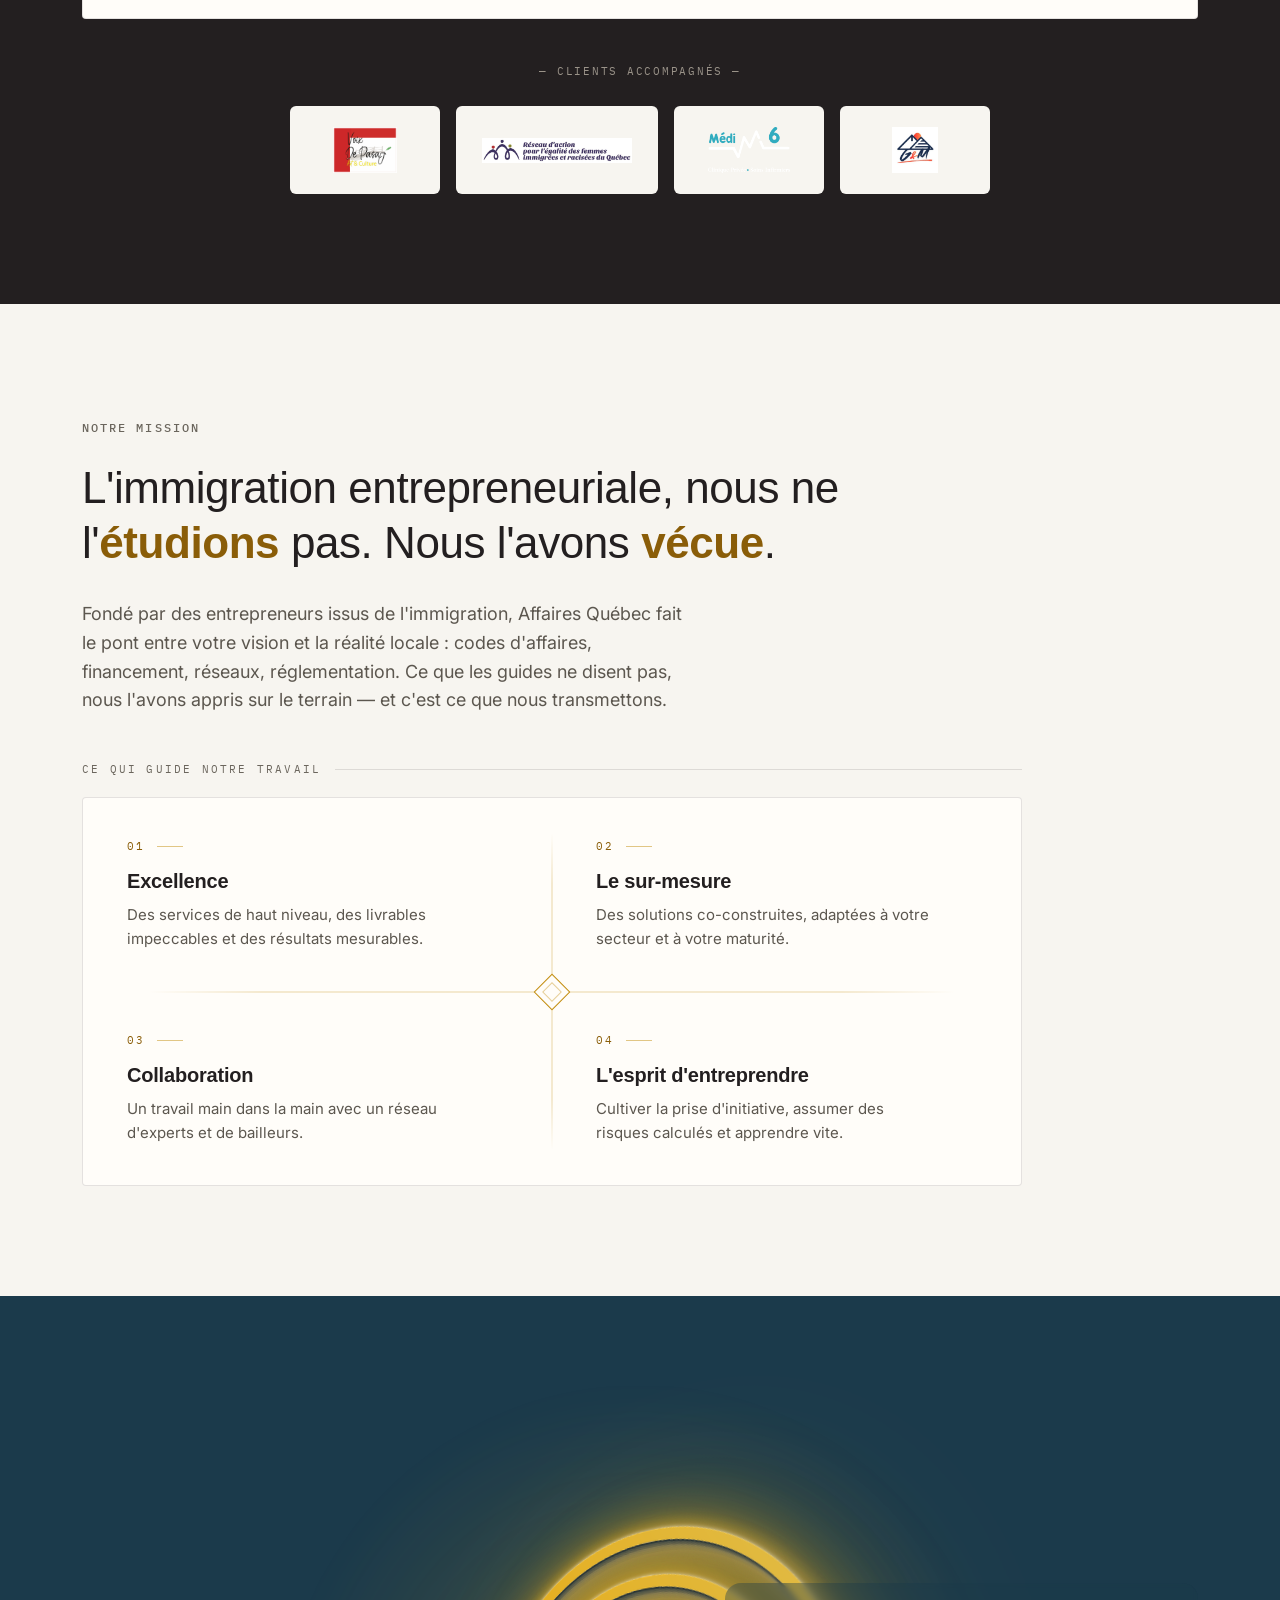
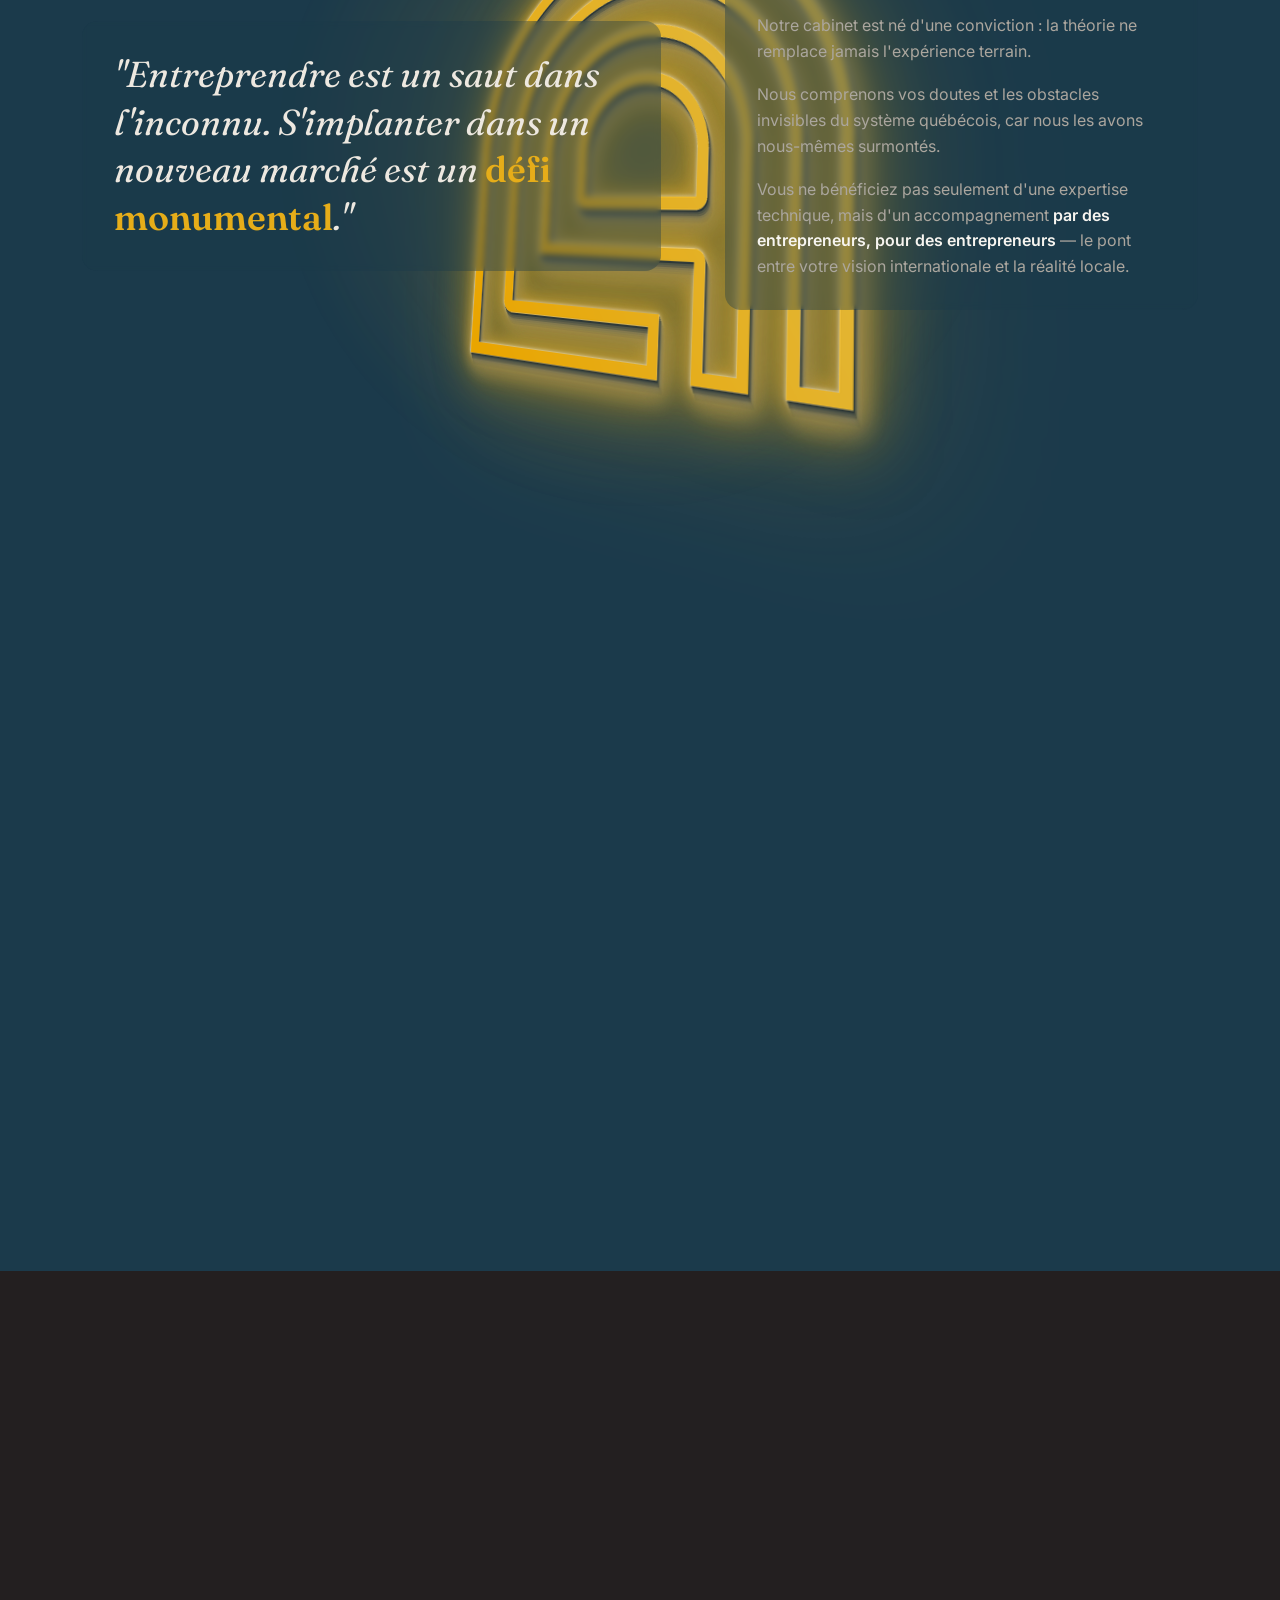
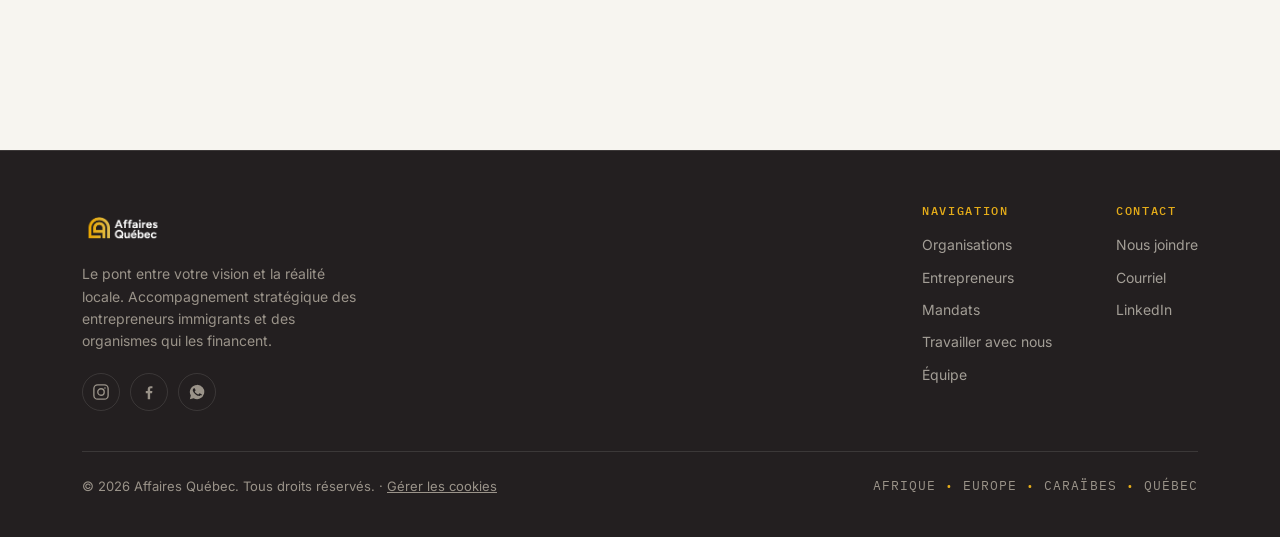
==== commit f6dba738: "Relie le formulaire de contact à Brevo, en gardant le design - envoi vers la liste Brevo (NOM, SMS +" ====
--- a/index.html
+++ b/index.html
@@ -487,7 +487,7 @@
 .guide-form button:hover{background:var(--gold-deep)}
 .guide-form .guide-optin{flex:1 1 100%;display:flex;gap:10px;align-items:flex-start;margin:4px 0 0;font-family:'Inter',sans-serif;font-size:12.5px;font-weight:400;line-height:1.45;letter-spacing:normal;text-transform:none;color:var(--ink-muted);cursor:pointer}
 .guide-form .guide-optin input{flex:0 0 auto;width:16px;height:16px;min-width:0;margin:2px 0 0;padding:0;accent-color:var(--gold);cursor:pointer}
-.guide-form .guide-hp{position:absolute;left:-9999px;width:1px;height:1px;opacity:0;pointer-events:none}
+.guide-hp{position:absolute!important;left:-9999px;width:1px!important;height:1px!important;opacity:0;pointer-events:none}
 @media(max-width:900px){
   .guide-card{grid-template-columns:1fr;padding:36px 28px}
   .guide-cover{display:flex;justify-content:center;margin-bottom:8px}
@@ -1727,23 +1727,26 @@
       </div>
     </div>
     <div class="reveal">
-      <form id="contactForm" method="POST" data-fallback-subject="Demande de diagnostic — site web" data-fallback-to="renald.rabathaly@affairesquebec.ca">
+      <!-- Formulaire Brevo (liste des demandes de diagnostic) + workflow n8n (Notion) en parallèle.
+           Téléphone et organisation sont obligatoires parce qu'ils le sont dans le formulaire Brevo. -->
+      <form id="contactForm" method="POST" action="https://c08289b3.sibforms.com/serve/[base64]" data-fallback-subject="Demande de diagnostic — site web" data-fallback-to="renald.rabathaly@affairesquebec.ca">
         <input type="hidden" name="form" value="contact">
         <div class="row">
-          <div><label for="cf-nom">Votre nom *</label><input id="cf-nom" type="text" name="nom" required></div>
-          <div><label for="cf-tel">Téléphone</label><input id="cf-tel" type="tel" name="telephone"></div>
+          <div><label for="cf-nom">Votre nom *</label><input id="cf-nom" type="text" name="nom" maxlength="200" autocomplete="name" required></div>
+          <div><label for="cf-tel">Téléphone *</label><input id="cf-tel" type="tel" name="telephone" autocomplete="tel" placeholder="Ex. : 514 555-0123" required></div>
         </div>
         <div class="row">
-          <div><label for="cf-email">Courriel *</label><input id="cf-email" type="email" name="email" required></div>
-          <div><label for="cf-societe">Organisation</label><input id="cf-societe" type="text" name="societe"></div>
+          <div><label for="cf-email">Courriel *</label><input id="cf-email" type="email" name="email" autocomplete="email" required></div>
+          <div><label for="cf-societe">Organisation ou projet *</label><input id="cf-societe" type="text" name="societe" maxlength="200" autocomplete="organization" required></div>
         </div>
+        <input type="text" name="email_address_check" value="" class="guide-hp" tabindex="-1" autocomplete="off" aria-hidden="true">
         <div><label for="cf-sujet">Sujet *</label><input id="cf-sujet" type="text" name="sujet" required></div>
         <div><label for="cf-message">Votre message *</label><textarea id="cf-message" name="message" required></textarea></div>
         <div class="cf-turnstile" data-sitekey="0x4AAAAAAEx-yTN2Vj4r2-dn" data-theme="light" data-callback="onTurnstileContact" data-expired-callback="onTurnstileContactExpired" data-error-callback="onTurnstileError"></div>
         <button type="submit" disabled>Demander mon diagnostic</button>
       </form>
       <p class="form-status" id="contactFormStatus" role="status" aria-live="polite"></p>
-      <p class="form-note">Vos données servent uniquement à traiter votre demande. Elles ne sont jamais revendues ni partagées avec des tiers.</p>
+      <p class="form-note">Vos données servent uniquement à traiter votre demande. Elles sont enregistrées dans Brevo, notre outil de gestion des contacts, selon <a href="https://www.brevo.com/fr/legal/privacypolicy/" target="_blank" rel="nofollow noopener">sa politique de confidentialité</a>, et ne sont jamais revendues.</p>
     </div>
   </div>
 </section>
@@ -2196,7 +2199,6 @@
 // workflow n8n fourni pour ce que fait l'autre bout. Un seul endroit à changer si l'URL
 // du webhook change un jour.
 const AQ_ENDPOINT='https://n8n.srv1057446.hstgr.cloud/webhook/affairesquebec-lead';
-document.querySelectorAll('#contactForm').forEach(f=>f.action=AQ_ENDPOINT);
 
 // Cloudflare Turnstile: the submit buttons start disabled (see the "disabled"
 // attribute in the HTML) and only unlock once the widget confirms a human.
@@ -2245,6 +2247,47 @@
       }
     }catch(e){}
   }
+  // Brevo answers JSON on "?isAjax=1" (the same call its own embed script makes).
+  // If that call can't even be made (network / blocked), the fields are posted the
+  // classic way into a hidden iframe so the contact still reaches Brevo.
+  // Resolves to true only when Brevo explicitly refuses the data.
+  function aqPostViaIframe(action,fd){
+    const name='aqBrevoFrame';
+    let frame=document.getElementById(name);
+    if(!frame){frame=document.createElement('iframe');frame.id=frame.name=name;frame.hidden=true;document.body.appendChild(frame);}
+    const f=document.createElement('form');
+    f.method='POST';f.action=action;f.target=name;f.hidden=true;
+    for(const [k,v] of fd.entries()){const i=document.createElement('input');i.type='hidden';i.name=k;i.value=v;f.appendChild(i);}
+    document.body.appendChild(f);f.submit();f.remove();
+  }
+  async function aqSendToBrevo(action,fd){
+    try{
+      const ctrl=new AbortController();
+      const timer=setTimeout(()=>ctrl.abort(),8000);
+      const res=await fetch(action+'?isAjax=1',{method:'POST',body:fd,signal:ctrl.signal});
+      clearTimeout(timer);
+      const json=await res.json().catch(()=>null);
+      return !!(json&&json.success===false);
+    }catch(err){
+      aqPostViaIframe(action,fd);
+      return false;
+    }
+  }
+  // Brevo's phone field = country code + national number. Accepts "514 555-0123"
+  // (Canada/US by default), "+33 6 12 34 56 78" or "0033 6 12 34 56 78".
+  const AQ_INDICATIFS=["1242", "1246", "1264", "1268", "1284", "1340", "1345", "1441", "1473", "1649", "1664", "1670", "1671", "1684", "1721", "1758", "1767", "1784", "1787", "1809", "1829", "1849", "1868", "1869", "1876", "211", "212", "213", "216", "218", "220", "221", "222", "223", "224", "225", "226", "227", "228", "229", "230", "231", "232", "233", "234", "235", "236", "237", "238", "239", "240", "241", "242", "243", "244", "245", "246", "248", "249", "250", "251", "252", "253", "254", "255", "256", "257", "258", "260", "261", "262", "263", "264", "265", "266", "267", "268", "269", "290", "291", "297", "298", "299", "350", "351", "352", "353", "354", "355", "356", "357", "358", "359", "370", "371", "372", "373", "374", "375", "376", "377", "378", "379", "380", "381", "382", "383", "385", "386", "387", "389", "420", "421", "423", "500", "501", "502", "503", "504", "505", "506", "507", "508", "509", "590", "591", "592", "593", "594", "595", "596", "597", "599", "670", "672", "673", "674", "675", "676", "677", "678", "679", "680", "681", "682", "683", "685", "686", "687", "688", "689", "690", "691", "692", "850", "852", "853", "855", "856", "880", "886", "960", "961", "962", "963", "964", "965", "966", "967", "968", "970", "971", "972", "973", "974", "975", "976", "977", "992", "993", "994", "995", "996", "20", "27", "30", "31", "32", "33", "34", "36", "39", "40", "41", "43", "44", "45", "46", "47", "48", "49", "51", "52", "53", "54", "55", "56", "57", "58", "60", "61", "62", "63", "64", "65", "66", "81", "82", "84", "86", "90", "91", "92", "93", "94", "95", "98", "1", "7"];
+  function aqSplitPhone(raw){
+    const t=(raw||'').trim();
+    let d=t.replace(/[^0-9]/g,'');
+    if(t.startsWith('+')||d.startsWith('00')){
+      if(d.startsWith('00'))d=d.slice(2);
+      const code=AQ_INDICATIFS.find(c=>d.startsWith(c));
+      if(code)return{code:'+'+code,number:d.slice(code.length).replace(/^0+/,'')};
+      return null;
+    }
+    if(d.length===11&&d.startsWith('1'))d=d.slice(1);
+    return d.length===10?{code:'+1',number:d}:null;
+  }
   function wireForm(form){
     if(!form)return;
     const statusEl=document.getElementById(form.id+'Status');
@@ -2253,7 +2296,32 @@
       e.preventDefault();
       const data=new FormData(form);
       const setStatus=(msg,cls)=>{if(statusEl){statusEl.textContent=msg;statusEl.className='form-status'+(cls?' '+cls:'')}};
+      const phone=aqSplitPhone(form.telephone.value);
+      if(!phone){
+        setStatus('Vérifiez votre numéro de téléphone : 10 chiffres au Canada, ou avec l\'indicatif du pays (ex. +33 6 12 34 56 78).','err');
+        form.telephone.focus();
+        return;
+      }
       submitBtn&&(submitBtn.disabled=true);
+      setStatus('Envoi en cours…','');
+      // 1. Brevo : uniquement les champs du formulaire Brevo.
+      const brevo=new FormData();
+      brevo.append('NOM',form.nom.value.trim());
+      brevo.append('SMS__COUNTRY_CODE',phone.code);
+      brevo.append('SMS',phone.number);
+      brevo.append('EMAIL',form.email.value.trim());
+      brevo.append('COMPANY:name',form.societe.value.trim());
+      brevo.append('LINKEDIN',form.sujet.value.trim().slice(0,200));      // « Sujet » dans Brevo
+      brevo.append('JOB_TITLE',form.message.value.trim().slice(0,500));   // « Message » dans Brevo (500 caractères max.)
+      brevo.append('email_address_check',form.email_address_check.value);
+      brevo.append('locale','fr');
+      if(await aqSendToBrevo(form.action,brevo)){
+        setStatus('Nous n\'avons pas pu enregistrer vos coordonnées : vérifiez votre courriel et votre numéro de téléphone, puis réessayez.','err');
+        submitBtn&&(submitBtn.disabled=false);
+        return;
+      }
+      // 2. n8n (Notion + courriel de confirmation), comme avant.
+      data.delete('email_address_check');
       try{
         const res=await fetch(AQ_ENDPOINT,{method:'POST',body:data,headers:{Accept:'application/json'}});
         if(res.ok){
@@ -2278,24 +2346,12 @@
   // Guide form: the email is required. It is sent to Brevo (contact list) and, in
   // parallel, to the n8n workflow (Notion) as before. The PDF download starts only
   // after the email has been submitted; there is no direct download link anymore.
-  // Brevo answers JSON on "?isAjax=1" (the same call its own embed script makes).
-  // If that call can't even be made (network / blocked), the form is posted the classic
-  // way into a hidden iframe so the contact still reaches Brevo.
   function wireGuideForm(form){
     if(!form)return;
     const statusEl=document.getElementById(form.id+'Status');
     const submitBtn=form.querySelector('button[type="submit"]');
     const pdfPath=form.dataset.pdf;
     const setStatus=(msg,cls)=>{if(statusEl){statusEl.textContent=msg;statusEl.className='form-status'+(cls?' '+cls:'')}};
-    function postViaIframe(fd){
-      const name='aqBrevoFrame';
-      let frame=document.getElementById(name);
-      if(!frame){frame=document.createElement('iframe');frame.id=frame.name=name;frame.hidden=true;document.body.appendChild(frame);}
-      const f=document.createElement('form');
-      f.method='POST';f.action=form.action;f.target=name;f.hidden=true;
-      for(const [k,v] of fd.entries()){const i=document.createElement('input');i.type='hidden';i.name=k;i.value=v;f.appendChild(i);}
-      document.body.appendChild(f);f.submit();f.remove();
-    }
     function startDownload(){
       if(!pdfPath)return;
       const a=document.createElement('a');
@@ -2315,17 +2371,7 @@
       brevo.append('locale','fr');
       submitBtn&&(submitBtn.disabled=true);
       setStatus('Envoi en cours…','');
-      let refused=false;
-      try{
-        const ctrl=new AbortController();
-        const timer=setTimeout(()=>ctrl.abort(),8000);
-        const res=await fetch(form.action+'?isAjax=1',{method:'POST',body:brevo,signal:ctrl.signal});
-        clearTimeout(timer);
-        const json=await res.json().catch(()=>null);
-        if(json&&json.success===false)refused=true;
-      }catch(err){
-        postViaIframe(brevo);
-      }
+      const refused=await aqSendToBrevo(form.action,brevo);
       if(refused){
         setStatus("Cette adresse n'a pas été acceptée. Vérifiez-la et réessayez.",'err');
         submitBtn&&(submitBtn.disabled=false);
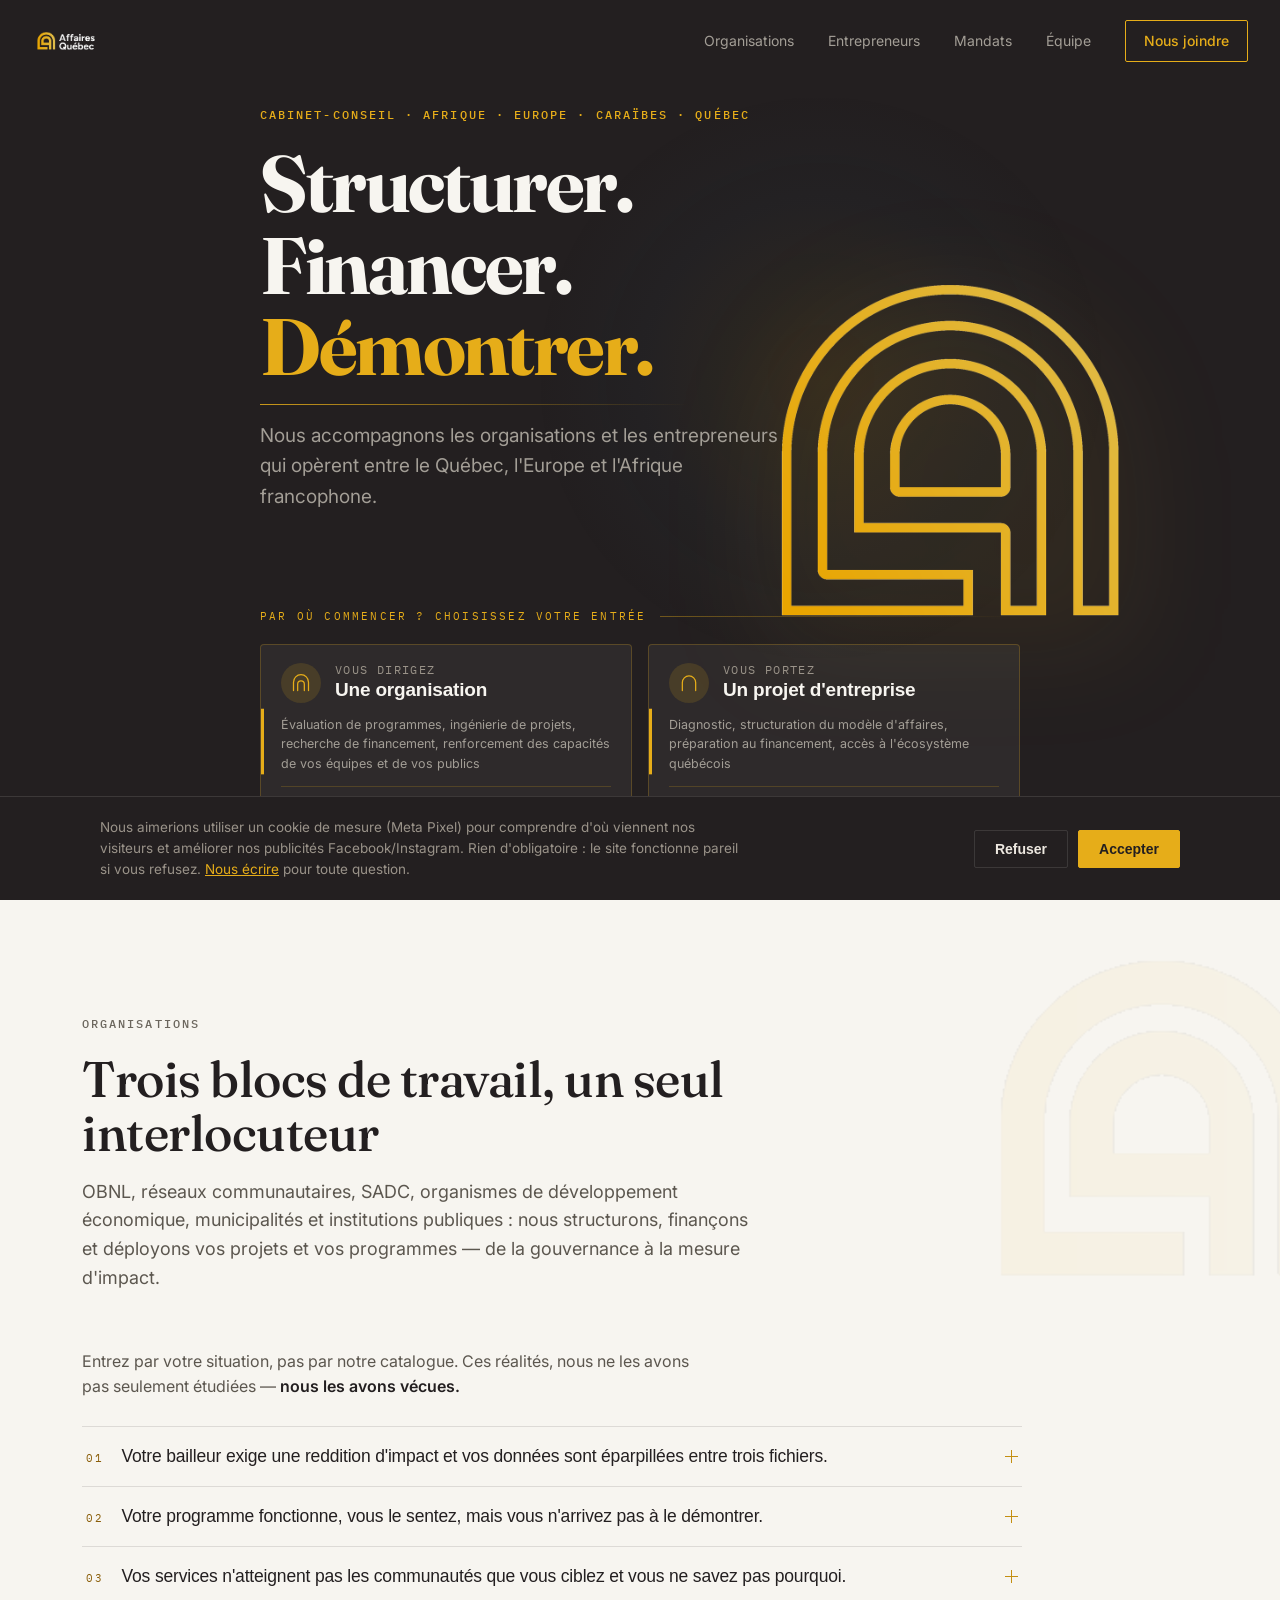
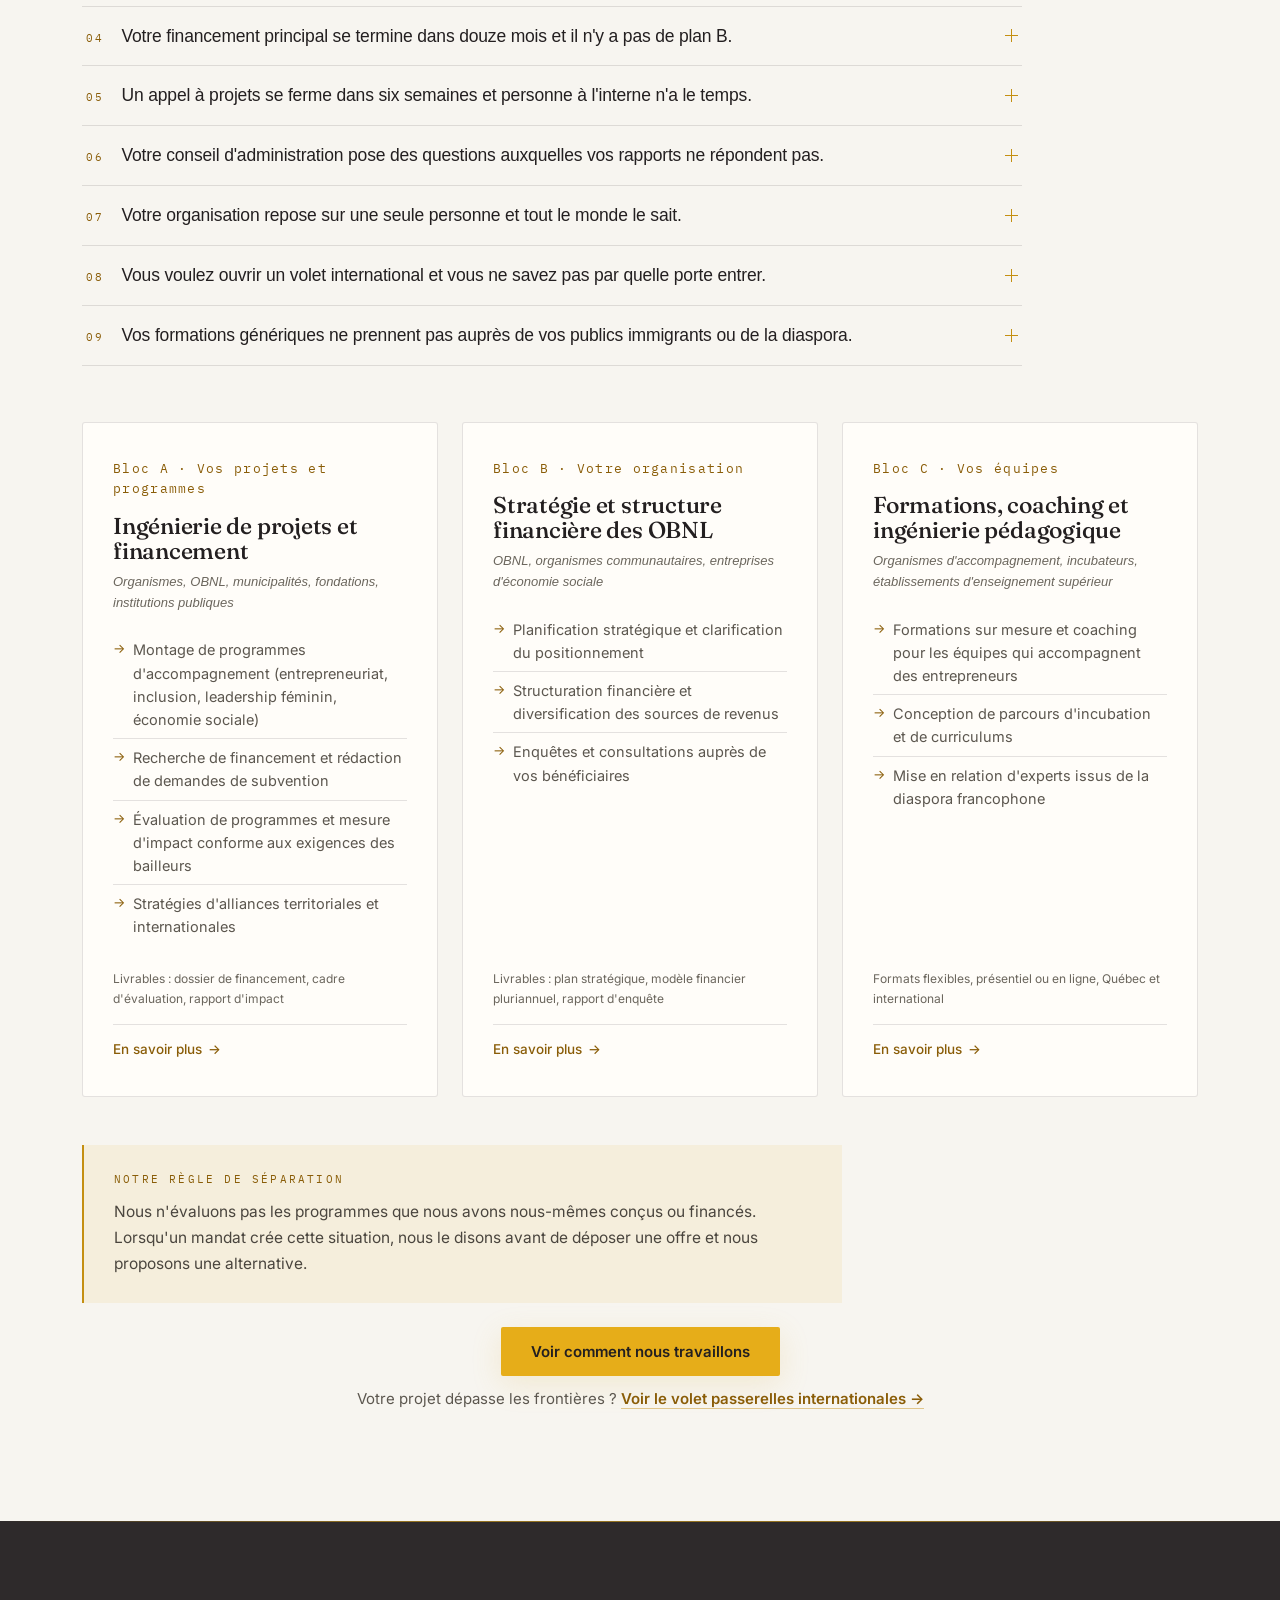
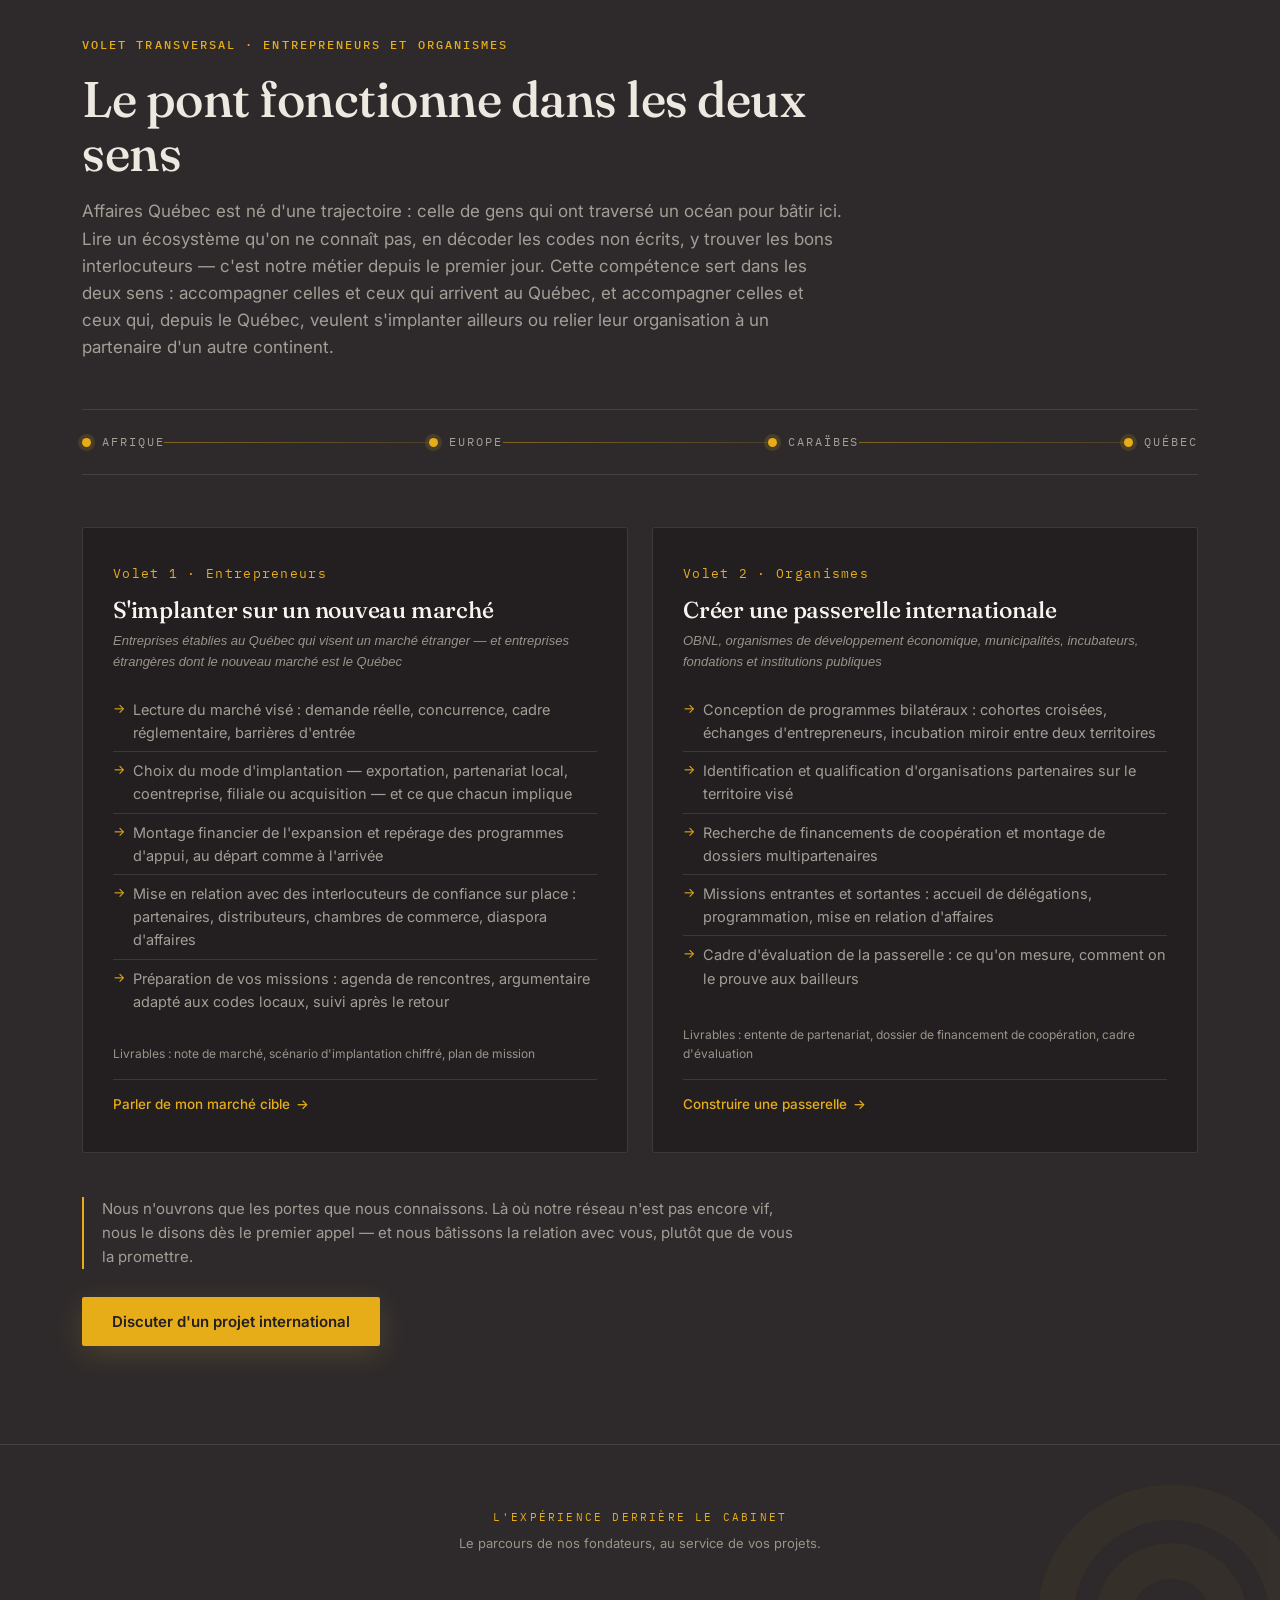
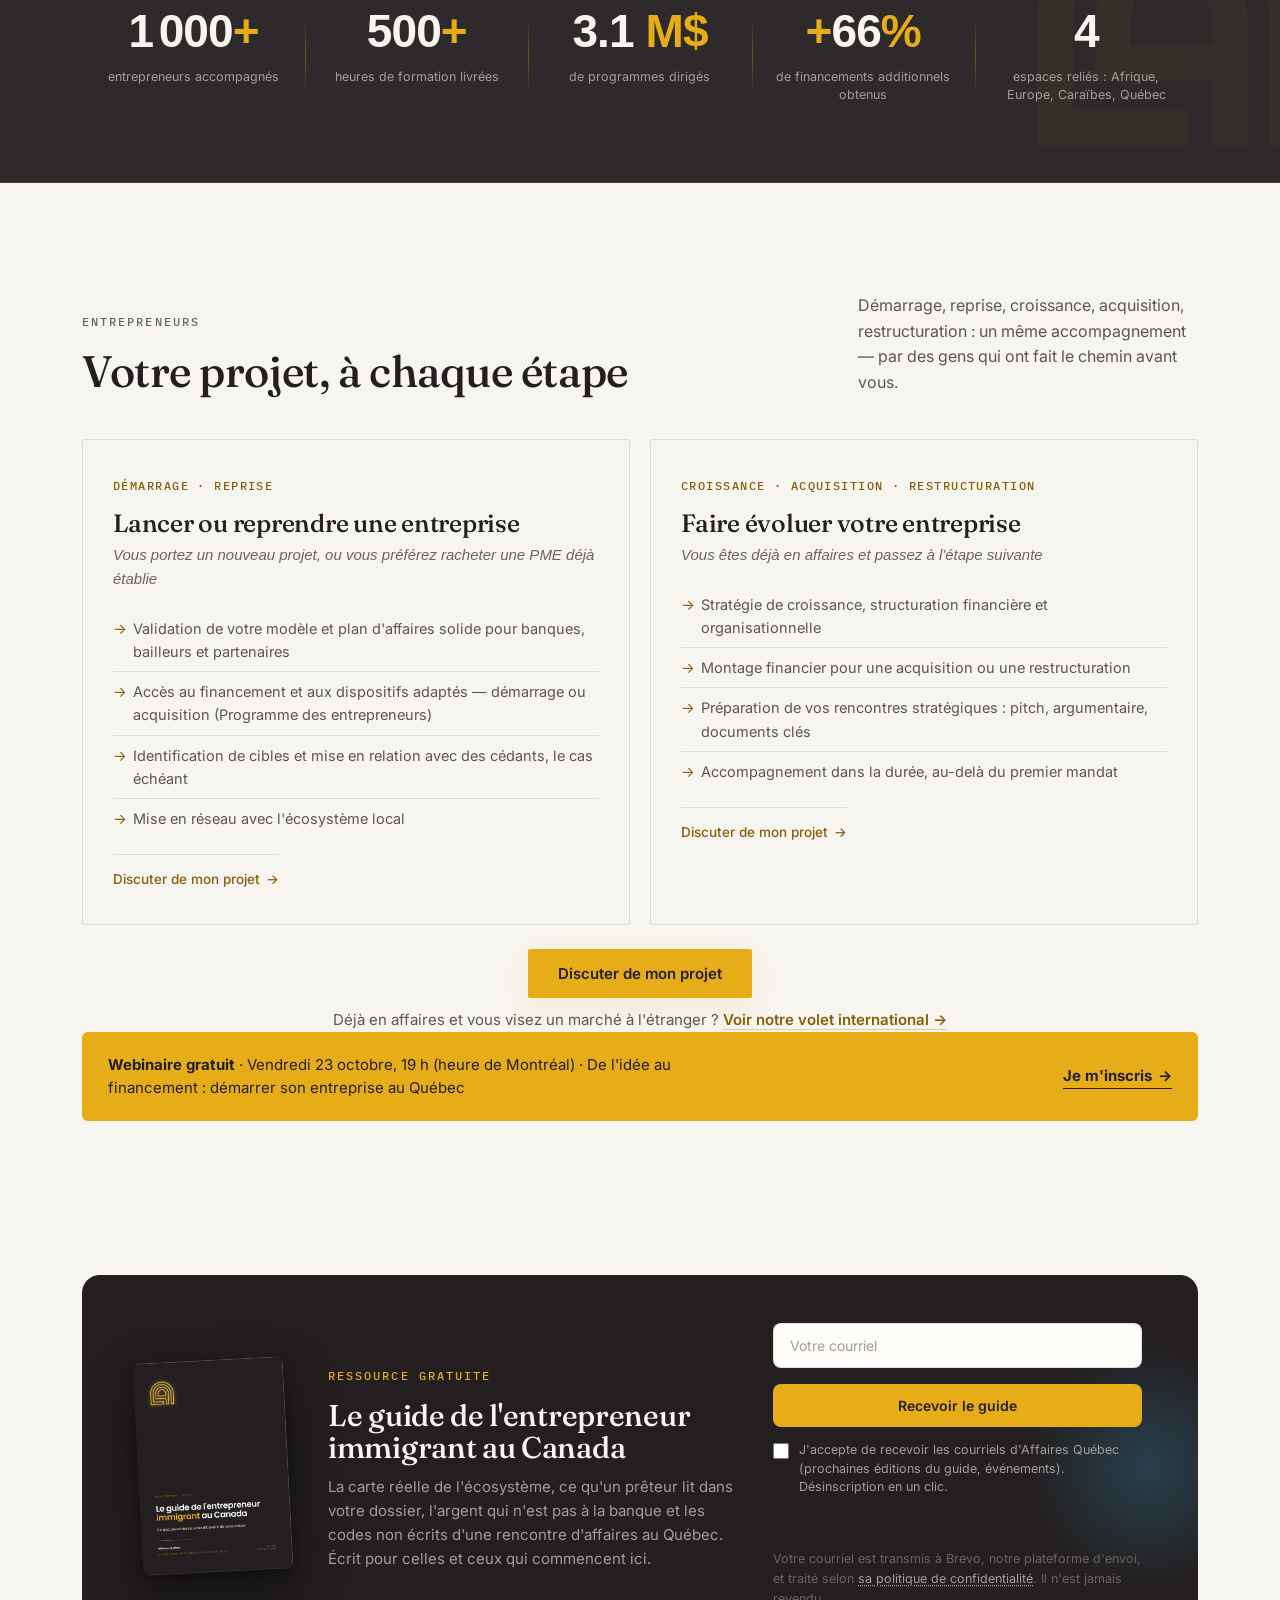
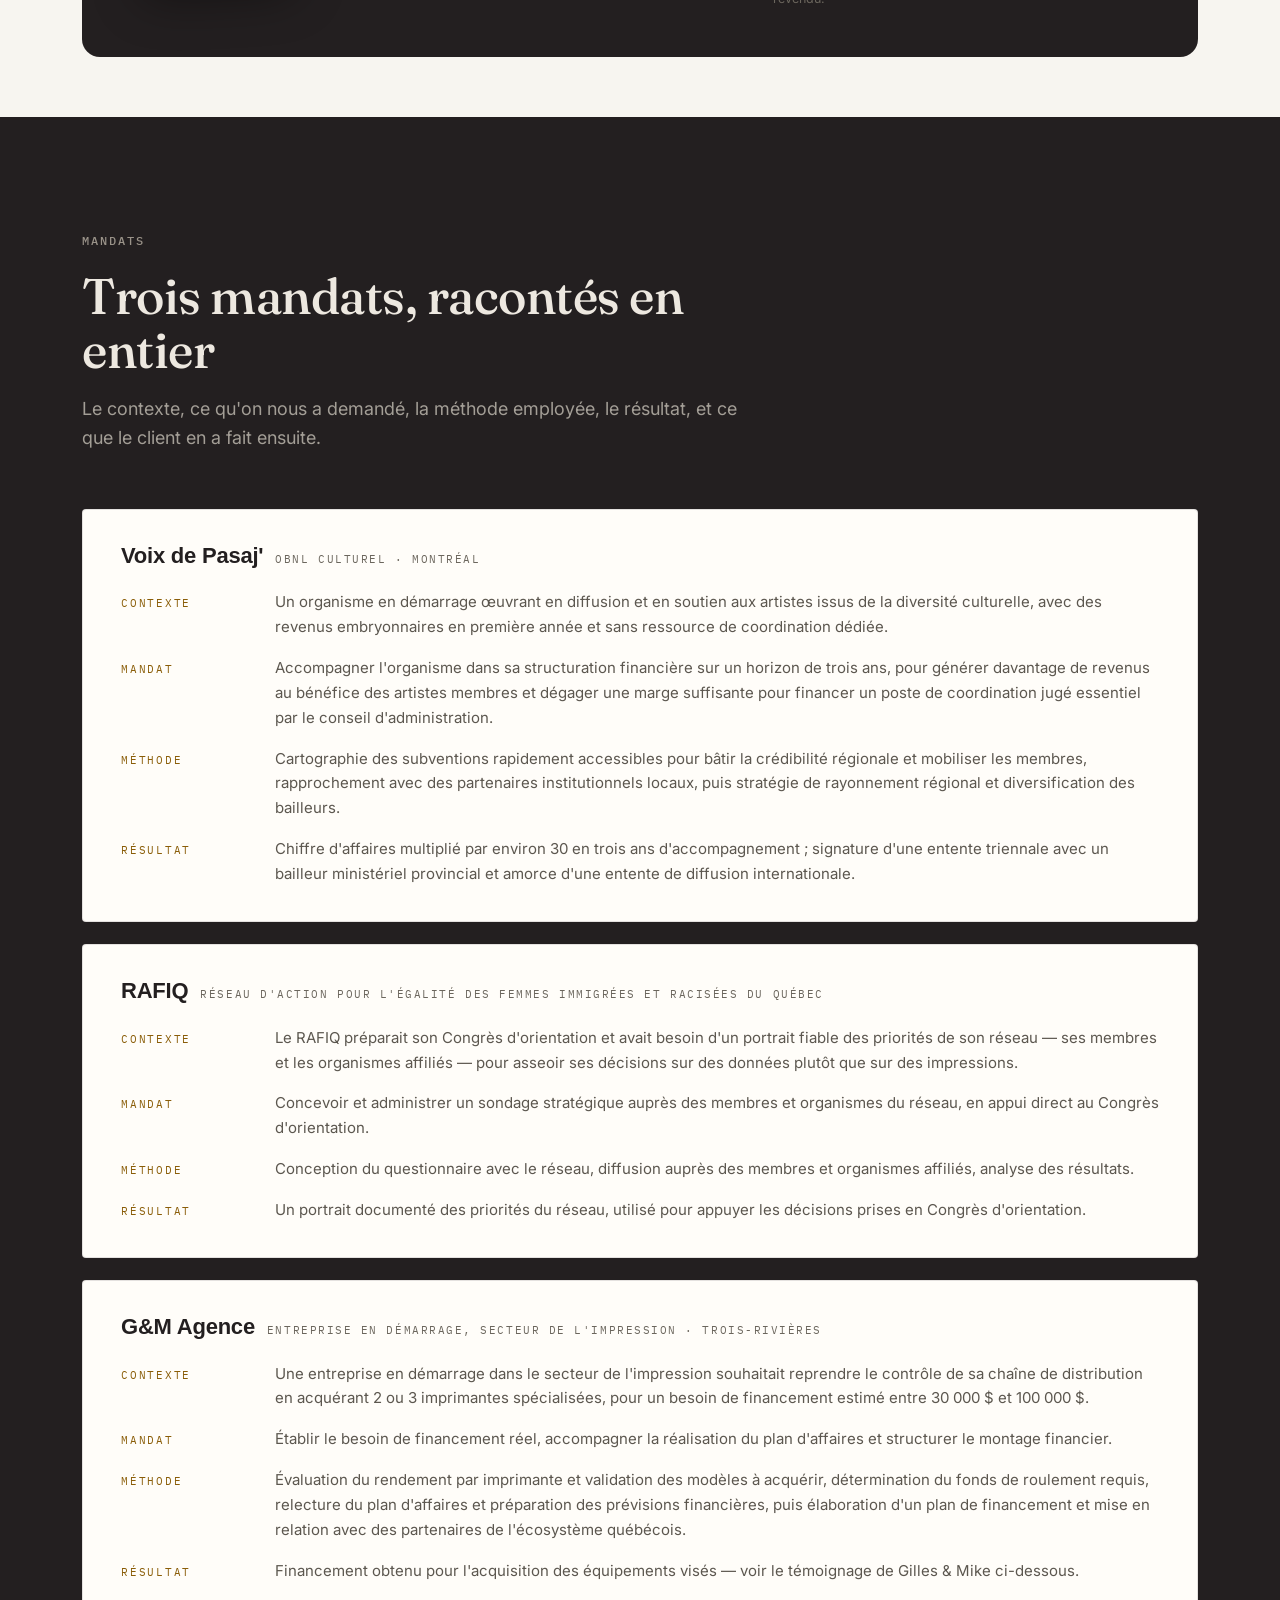
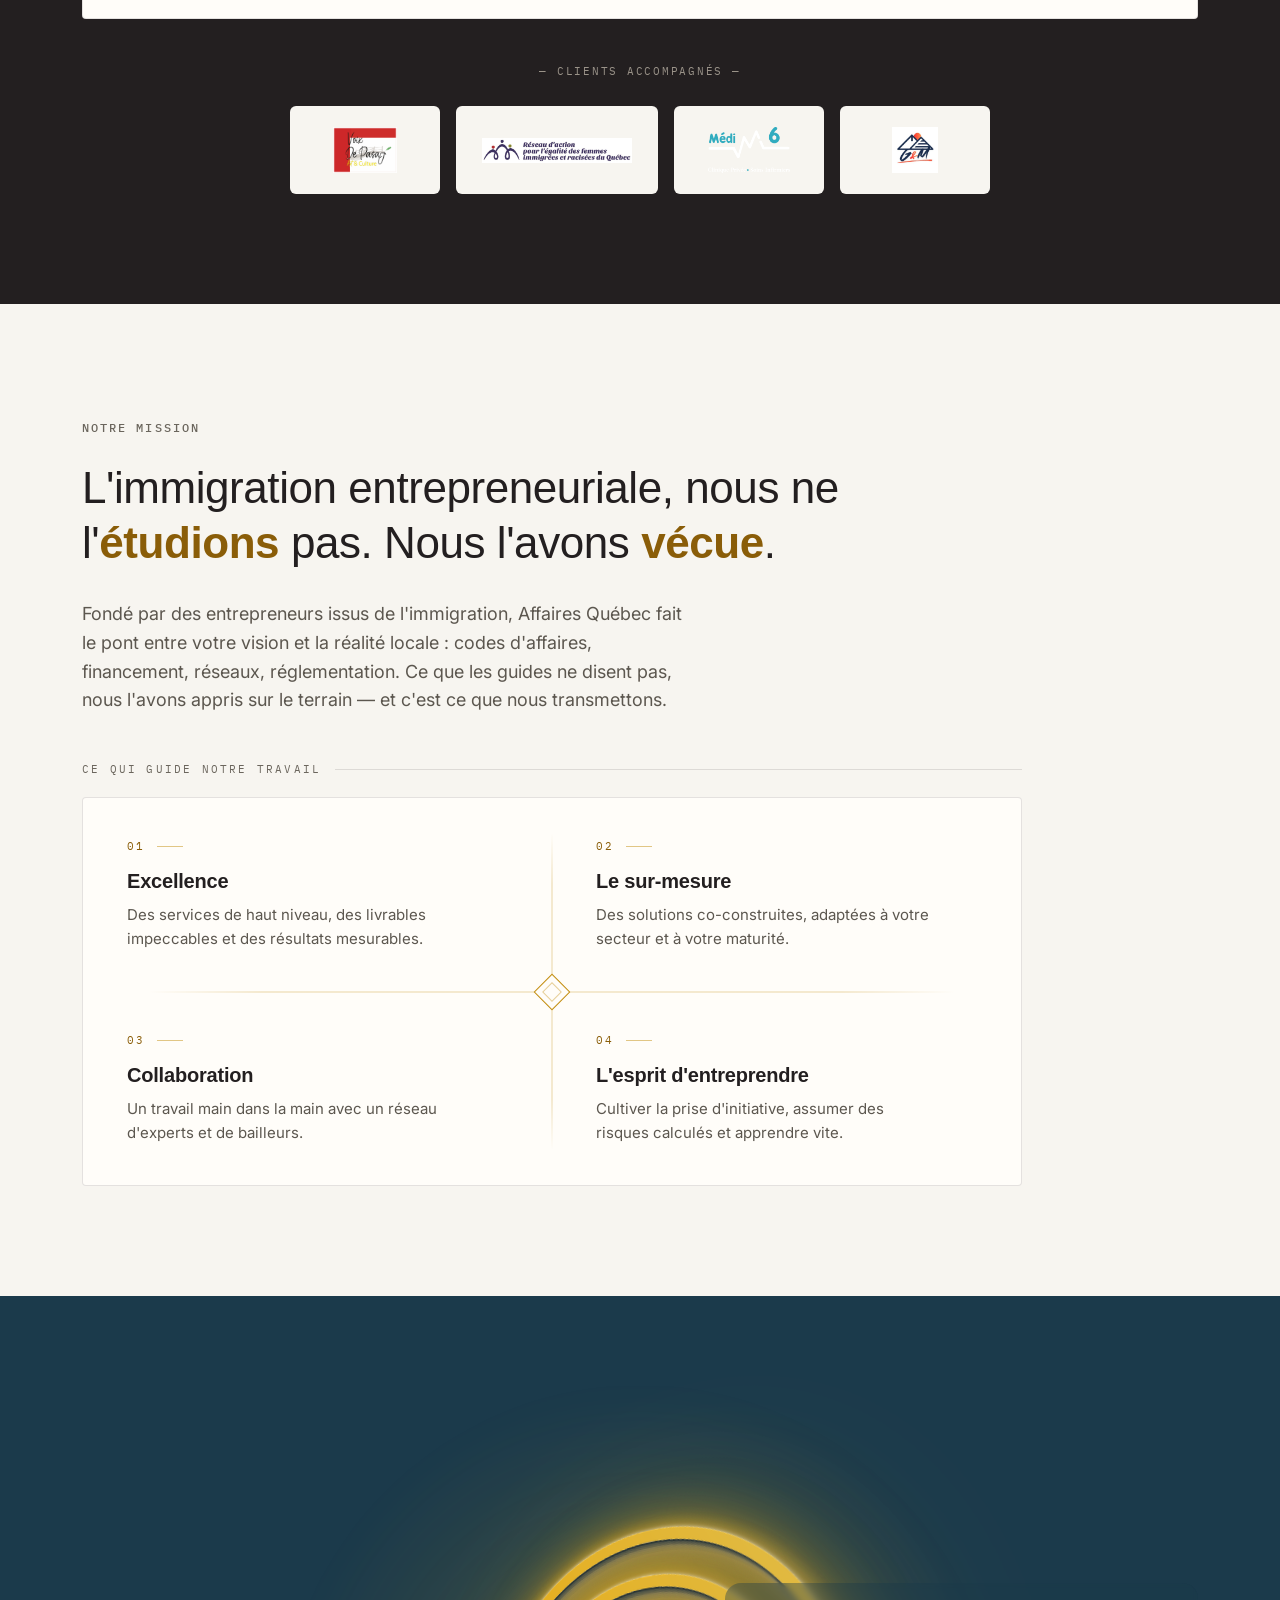
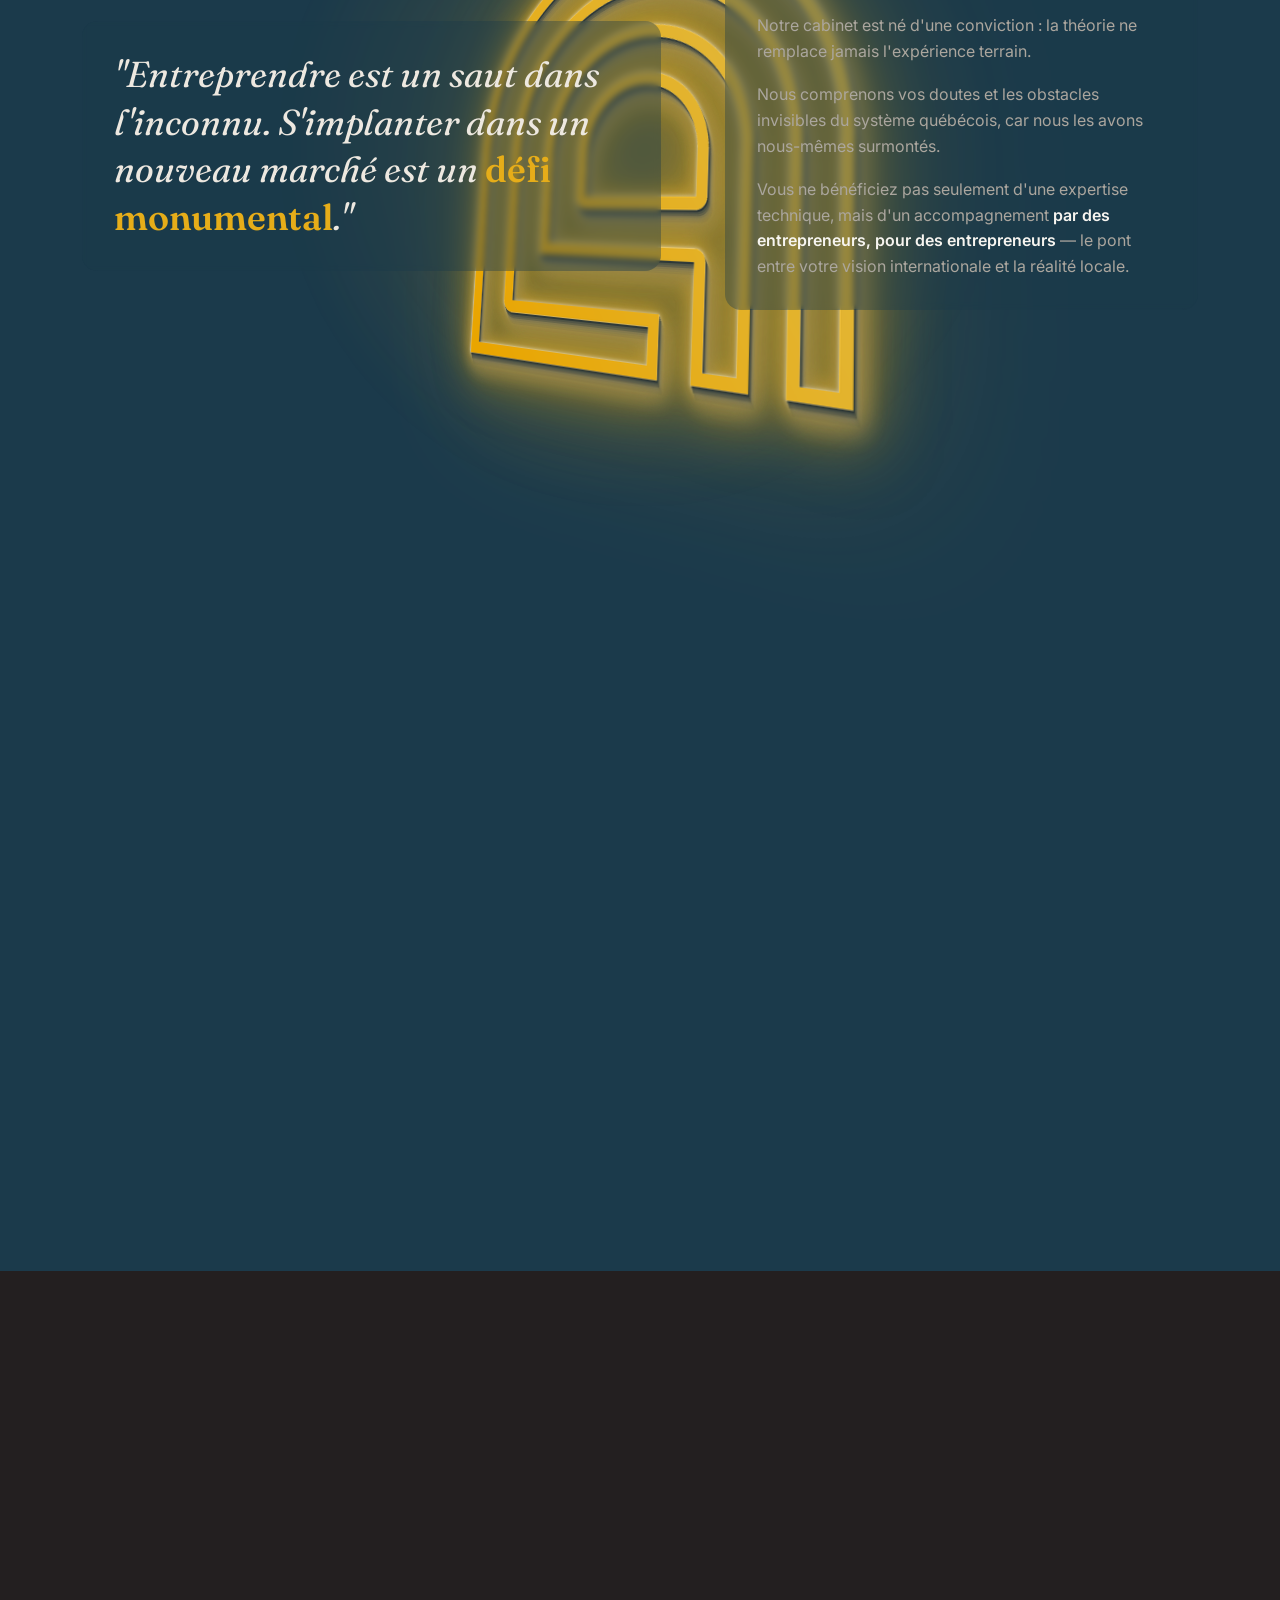
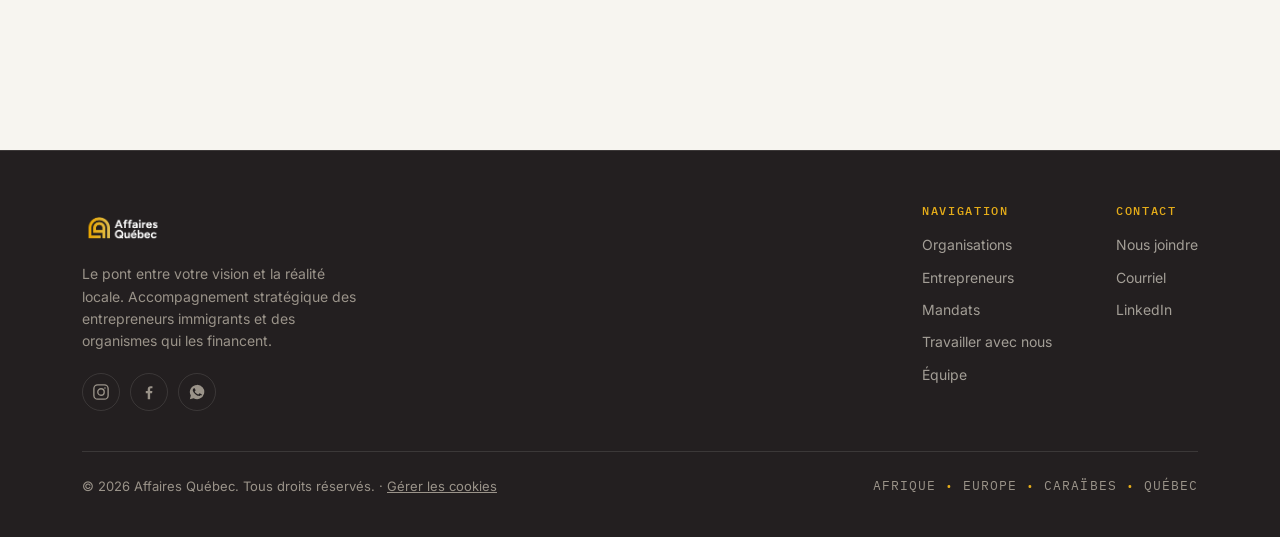
==== commit 41e436c1: "Formulaires : envoi vers Brevo uniquement (plus de n8n ni de courriel prérempli) - formulaire de con" ====
--- a/index.html
+++ b/index.html
@@ -1106,11 +1106,9 @@
 }
 </style>
 <!-- Clé de SITE Cloudflare Turnstile (publique, sans danger à exposer ici) : 0x4AAAAAAEx-yTN2Vj4r2-dn.
-     TODO restant : la clé SECRÈTE correspondante va dans le nœud « Vérifier Turnstile » du
-     workflow n8n, jamais dans ce fichier. Tant qu'elle n'y est pas (ou n'y est pas la bonne),
-     Cloudflare renvoie un échec pour tout le monde, y compris de vrais visiteurs : chaque
-     soumission retombe alors sur le repli du site (mailto pour le contact, téléchargement
-     quand même pour le guide) sans jamais atteindre Notion. -->
+     Les formulaires envoient uniquement vers Brevo : Turnstile ne sert plus qu'à freiner les robots
+     côté navigateur (le bouton d'envoi reste grisé tant que le widget n'a pas validé). Aucune clé
+     secrète n'est vérifiée côté serveur ; Brevo a son propre champ piège (email_address_check). -->
 <script src="https://challenges.cloudflare.com/turnstile/v0/api.js" async defer></script>
 <!-- Meta Pixel Code — chargé uniquement après consentement (voir bandeau cookies en bas de page) -->
 <script>
@@ -1727,9 +1725,9 @@
       </div>
     </div>
     <div class="reveal">
-      <!-- Formulaire Brevo (liste des demandes de diagnostic) + workflow n8n (Notion) en parallèle.
+      <!-- Formulaire Brevo (liste des demandes de diagnostic) : les demandes vont uniquement dans Brevo.
            Téléphone et organisation sont obligatoires parce qu'ils le sont dans le formulaire Brevo. -->
-      <form id="contactForm" method="POST" action="https://c08289b3.sibforms.com/serve/[base64]" data-fallback-subject="Demande de diagnostic — site web" data-fallback-to="renald.rabathaly@affairesquebec.ca">
+      <form id="contactForm" method="POST" action="https://c08289b3.sibforms.com/serve/[base64]">
         <input type="hidden" name="form" value="contact">
         <div class="row">
           <div><label for="cf-nom">Votre nom *</label><input id="cf-nom" type="text" name="nom" maxlength="200" autocomplete="name" required></div>
@@ -2194,11 +2192,8 @@
 },{threshold:0.5});
 document.querySelectorAll('[data-count]').forEach(el=>counterIO.observe(el));
 // ---------- FORMULAIRES DU SITE ----------
-// Point de collecte unique pour les deux formulaires (guide + contact) : le workflow n8n
-// qui écrit dans Notion et envoie les courriels de confirmation. Voir README.md / le
-// workflow n8n fourni pour ce que fait l'autre bout. Un seul endroit à changer si l'URL
-// du webhook change un jour.
-const AQ_ENDPOINT='https://n8n.srv1057446.hstgr.cloud/webhook/affairesquebec-lead';
+// Les deux formulaires (guide + contact) envoient uniquement vers Brevo : l'adresse
+// d'envoi est l'attribut action de chaque formulaire (fourni par Brevo).
 
 // Cloudflare Turnstile: the submit buttons start disabled (see the "disabled"
 // attribute in the HTML) and only unlock once the widget confirms a human.
@@ -2234,9 +2229,7 @@
       .forEach(b=>b.disabled=false);
   }
 },4000);
-// Form submission: POST via fetch to AQ_ENDPOINT; if the request fails outright
-// (offline, blocked, n8n down), fall back to a prefilled mailto: so no lead is
-// ever silently lost.
+// Form submission: both forms post to Brevo only (see aqSendToBrevo below).
 (function(){
   // Meta Pixel "Lead" event: only fires if the visitor accepted cookies (see
   // bandeau de consentement) and the pixel actually loaded — never tracks silently.
@@ -2294,7 +2287,6 @@
     const submitBtn=form.querySelector('button[type="submit"]');
     form.addEventListener('submit',async(e)=>{
       e.preventDefault();
-      const data=new FormData(form);
       const setStatus=(msg,cls)=>{if(statusEl){statusEl.textContent=msg;statusEl.className='form-status'+(cls?' '+cls:'')}};
       const phone=aqSplitPhone(form.telephone.value);
       if(!phone){
@@ -2320,31 +2312,14 @@
         submitBtn&&(submitBtn.disabled=false);
         return;
       }
-      // 2. n8n (Notion + courriel de confirmation), comme avant.
-      data.delete('email_address_check');
-      try{
-        const res=await fetch(AQ_ENDPOINT,{method:'POST',body:data,headers:{Accept:'application/json'}});
-        if(res.ok){
-          setStatus('Merci, votre message a bien été envoyé.','ok');
-          aqTrackLead();
-          form.reset();
-          submitBtn&&(submitBtn.disabled=false);
-          return;
-        }
-      }catch(err){/* network error: fall through to mailto */}
-      // Fallback: open the visitor's email client with the message prefilled.
-      const to=form.dataset.fallbackTo||'renald.rabathaly@affairesquebec.ca';
-      const subject=form.dataset.fallbackSubject||'Message depuis le site';
-      const lines=[];
-      for(const [key,val] of data.entries()){if(val)lines.push(key+': '+val)}
-      const bodyText=lines.join('\n');
-      location.href='mailto:'+to+'?subject='+encodeURIComponent(subject)+'&body='+encodeURIComponent(bodyText);
-      setStatus('Votre messagerie va s\'ouvrir avec les informations pré-remplies : envoyez le courriel pour finaliser votre demande.','err');
+      // Brevo uniquement : pas de n8n, pas de courriel prérempli.
+      setStatus('Merci, votre demande a bien été envoyée. Notre équipe vous contacte sous 48 h.','ok');
+      aqTrackLead();
+      form.reset();
       submitBtn&&(submitBtn.disabled=false);
     });
   }
-  // Guide form: the email is required. It is sent to Brevo (contact list) and, in
-  // parallel, to the n8n workflow (Notion) as before. The PDF download starts only
+  // Guide form: the email is required and is sent to Brevo only. The PDF download starts only
   // after the email has been submitted; there is no direct download link anymore.
   function wireGuideForm(form){
     if(!form)return;
@@ -2377,11 +2352,6 @@
         submitBtn&&(submitBtn.disabled=false);
         return;
       }
-      // Notion (n8n), comme avant : en arrière-plan, sans bloquer le téléchargement.
-      const n8n=new FormData(form);
-      n8n.delete('EMAIL');n8n.delete('OPT_IN');n8n.delete('email_address_check');n8n.delete('locale');
-      n8n.append('form','guide');n8n.append('email',email);n8n.append('opt_in',optIn?'oui':'non');
-      fetch(AQ_ENDPOINT,{method:'POST',body:n8n,headers:{Accept:'application/json'}}).catch(()=>{});
       aqTrackLead();
       startDownload();
       setStatus(optIn?'Merci ! Le téléchargement démarre. Vous recevrez aussi les prochaines éditions par courriel.':'Merci ! Le téléchargement démarre.','ok');
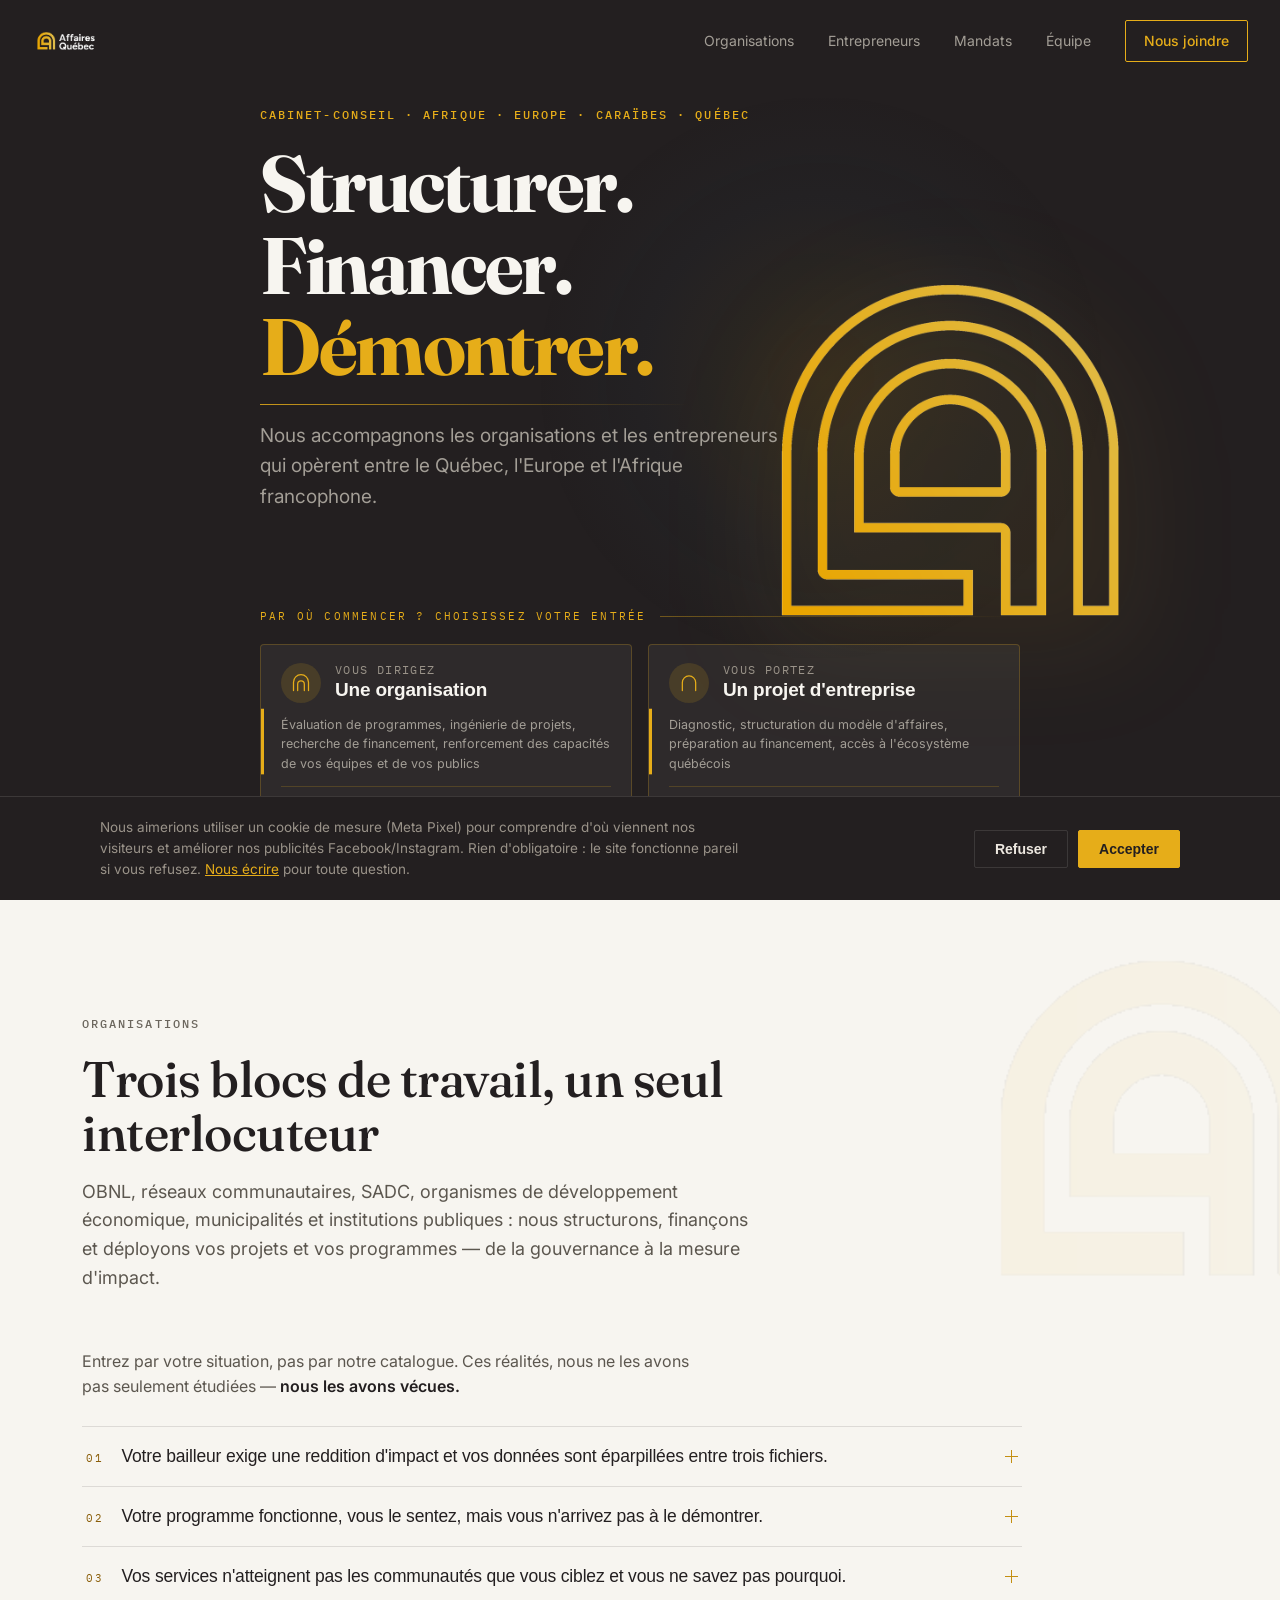
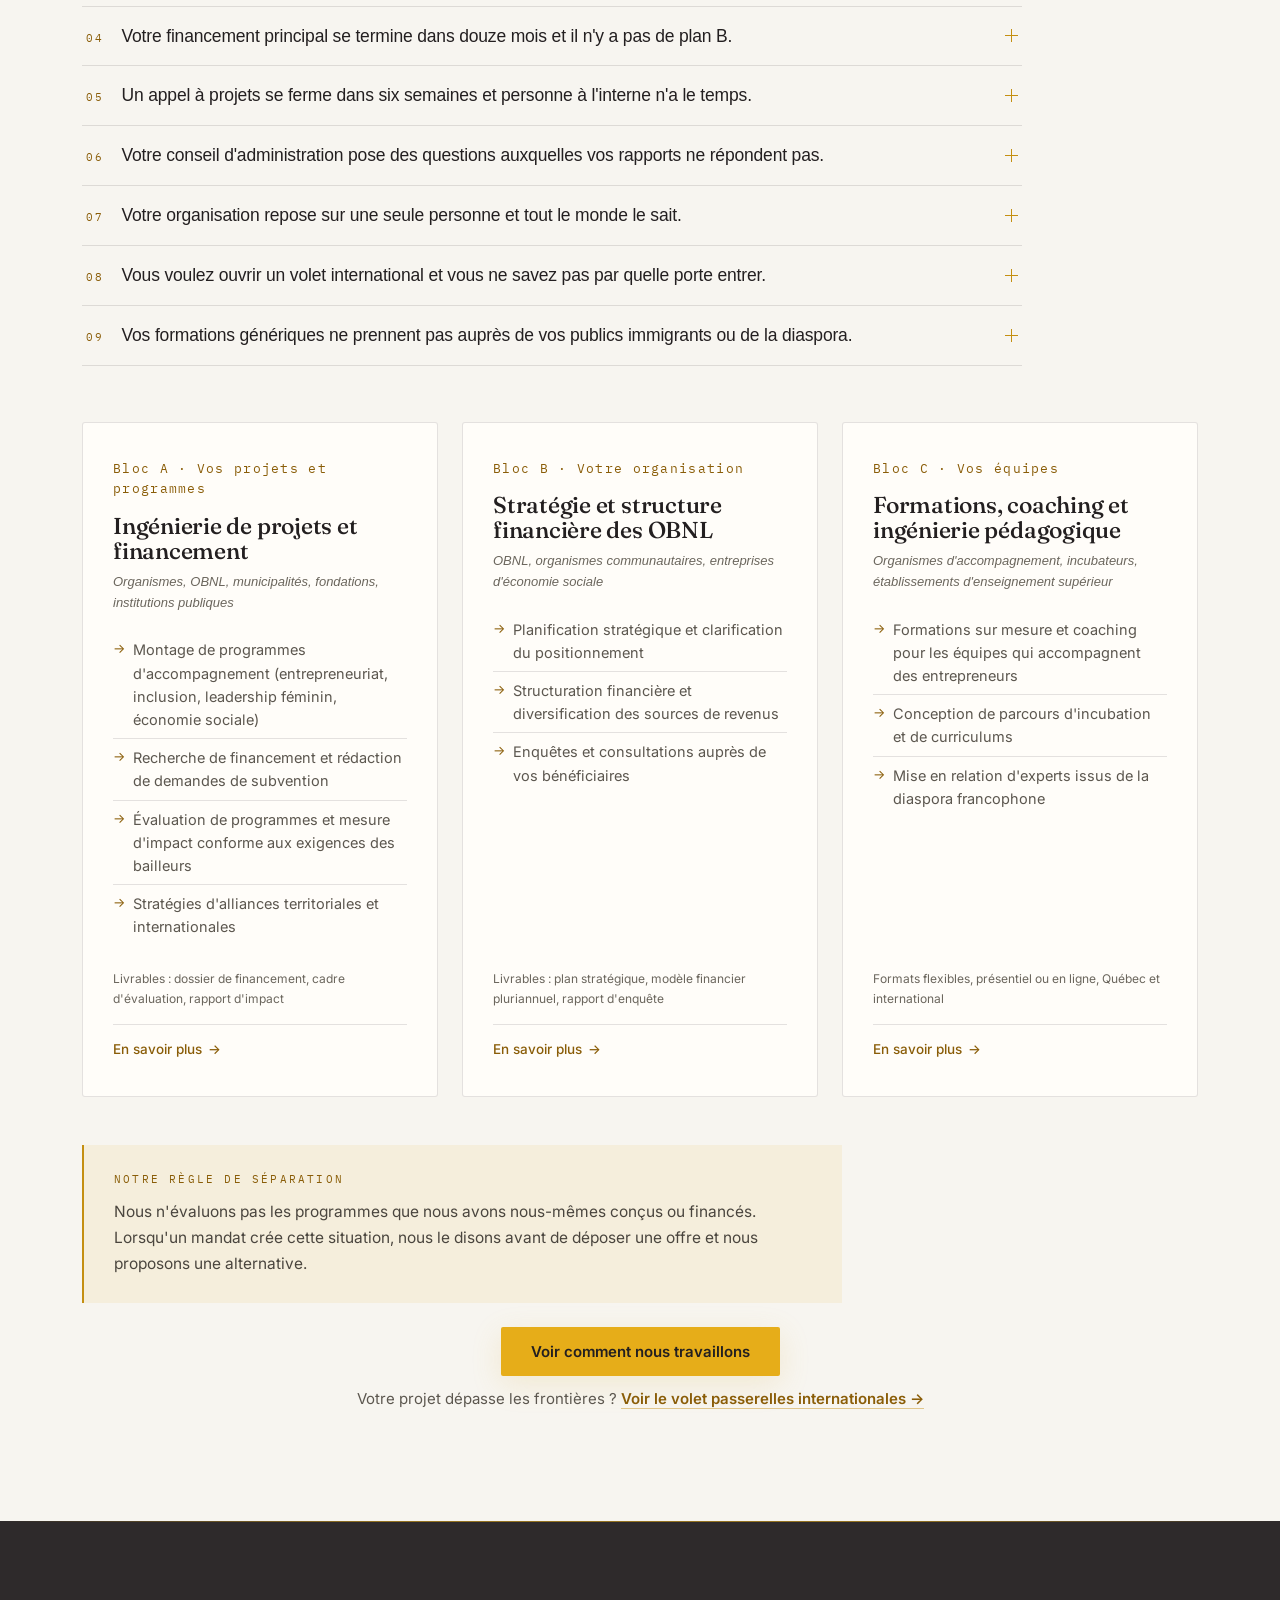
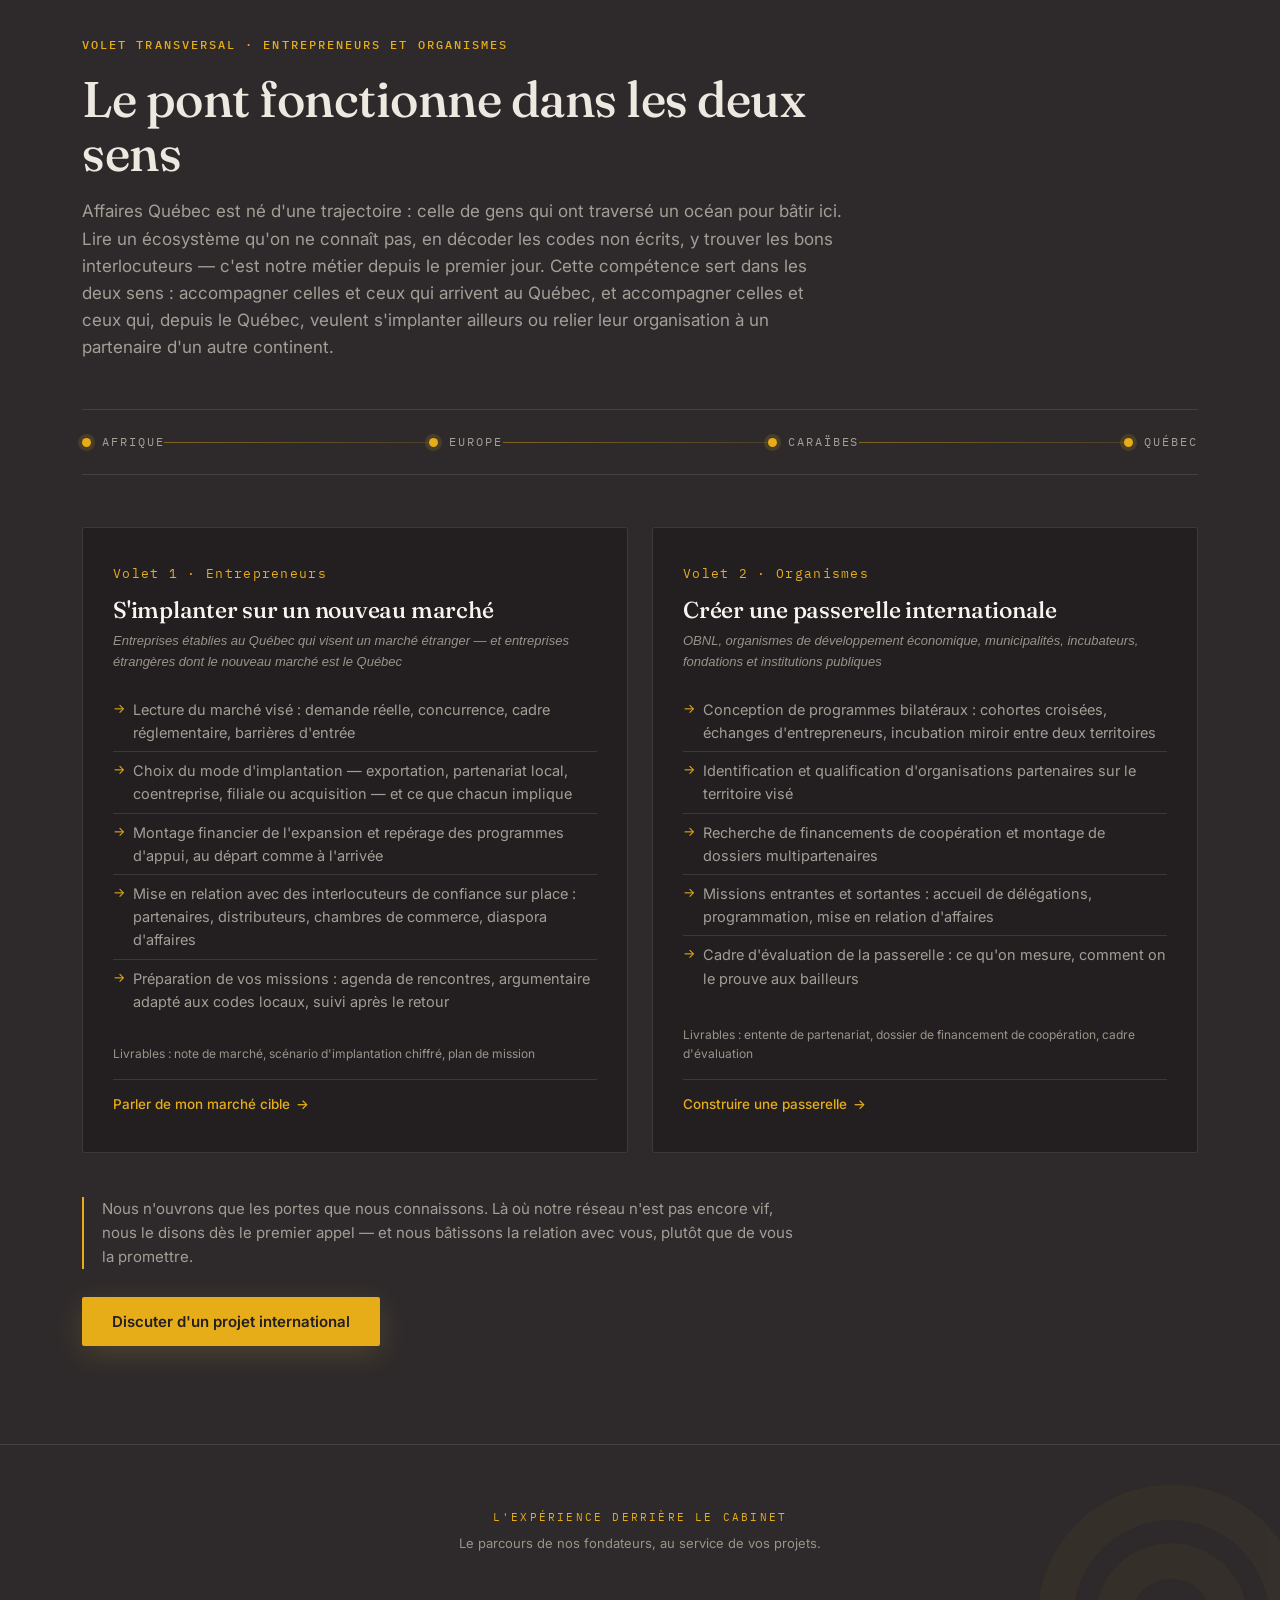
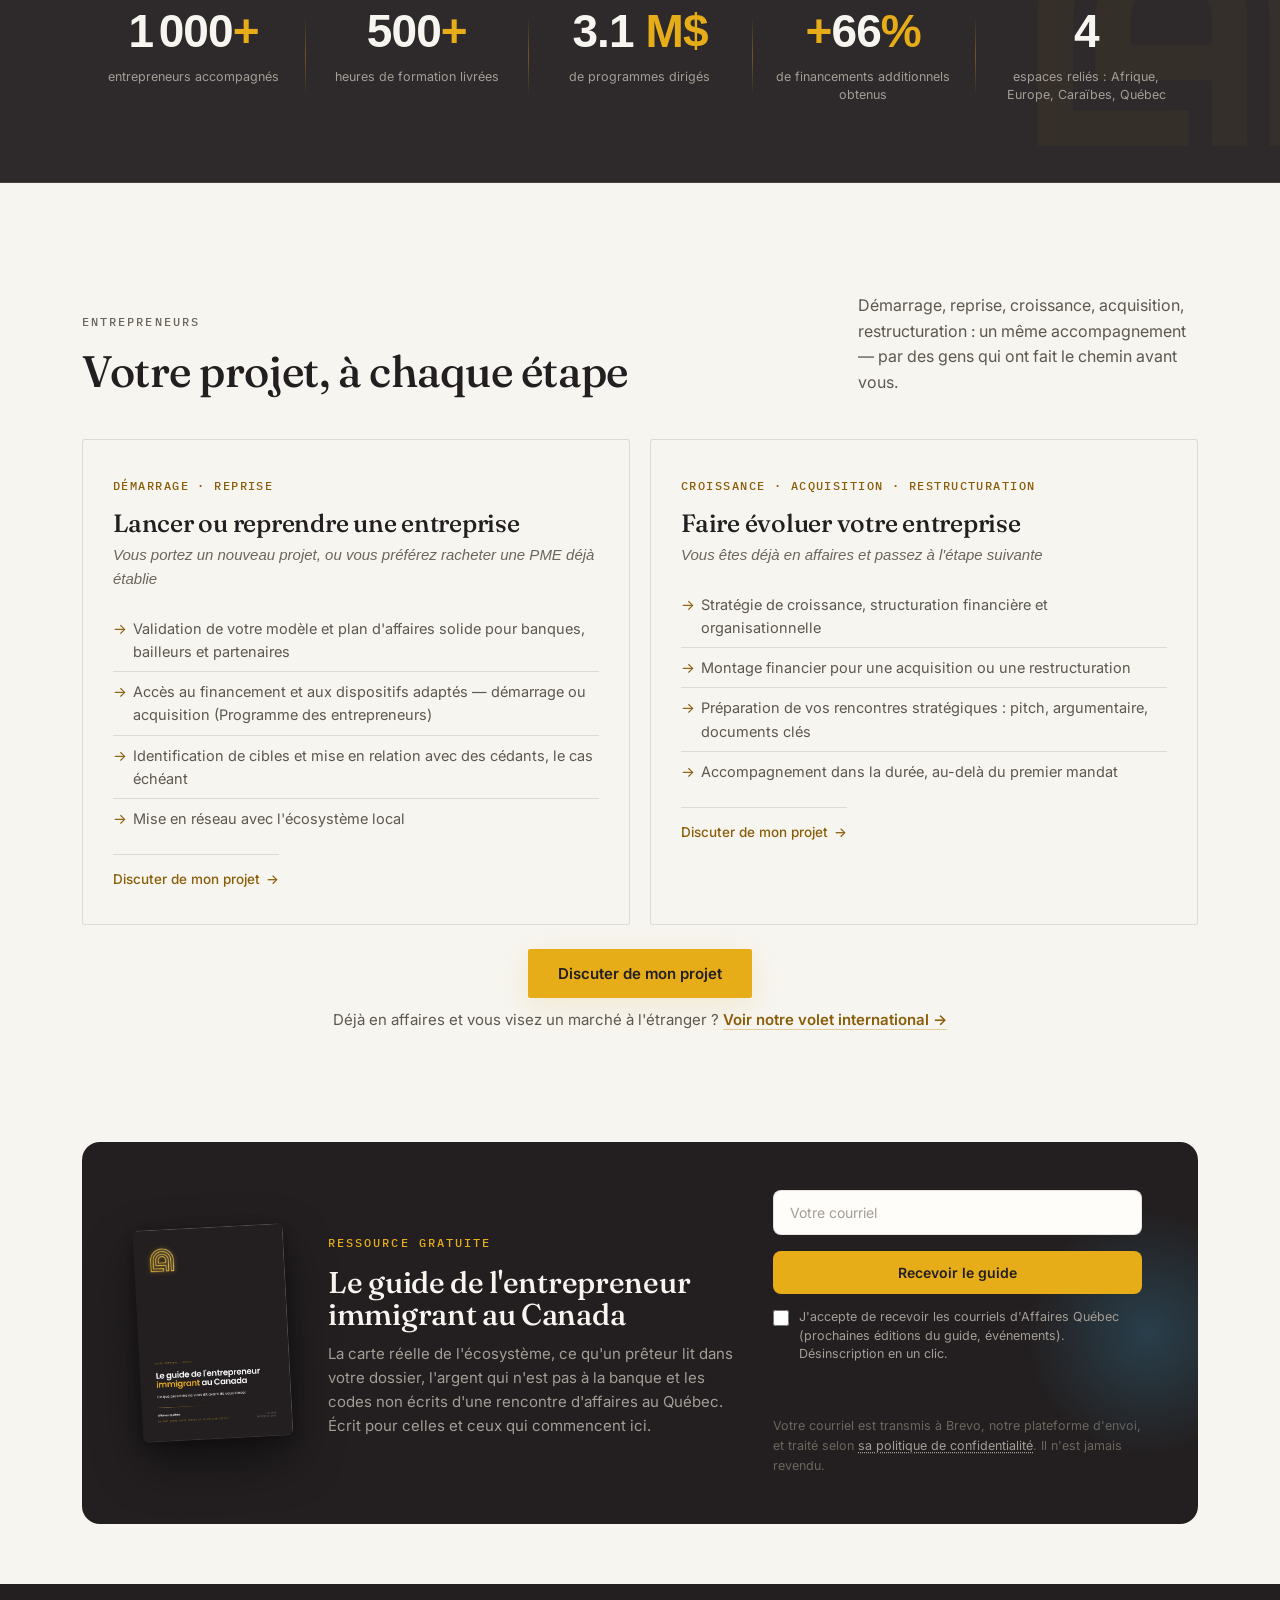
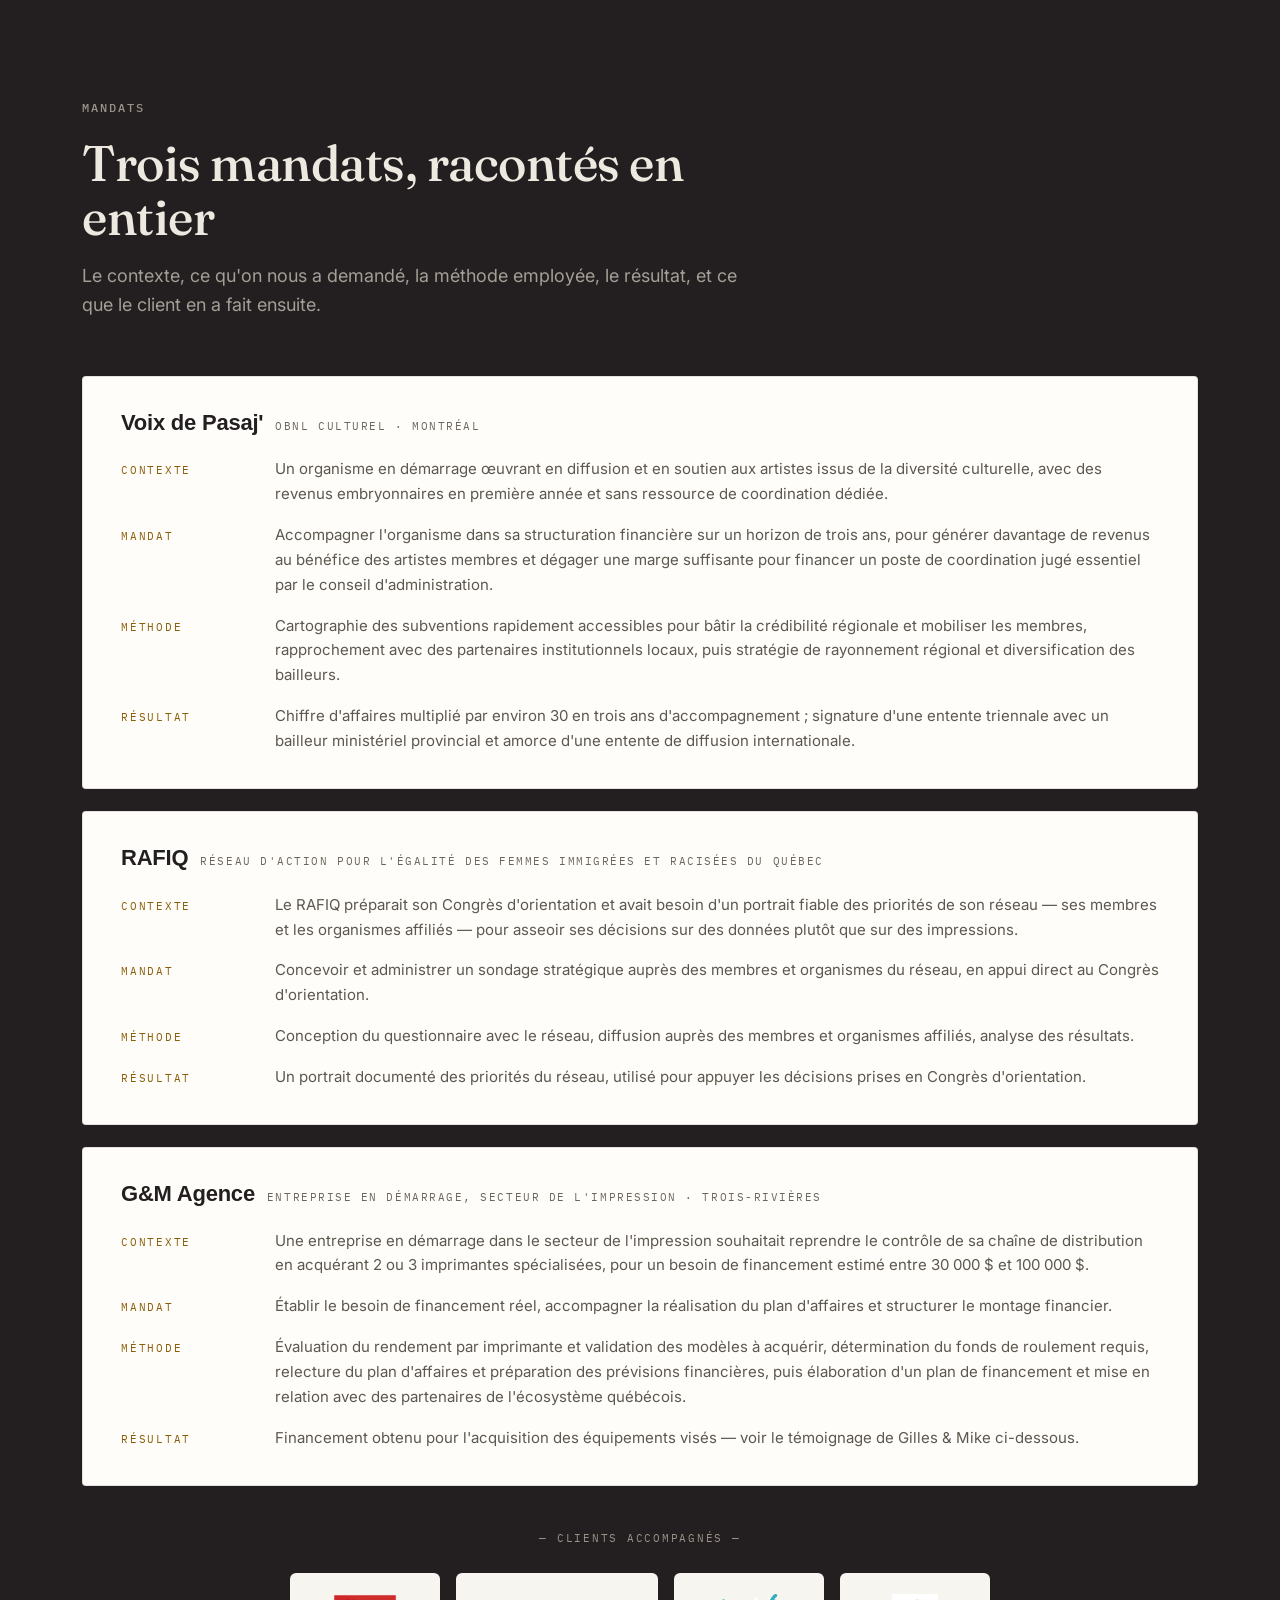
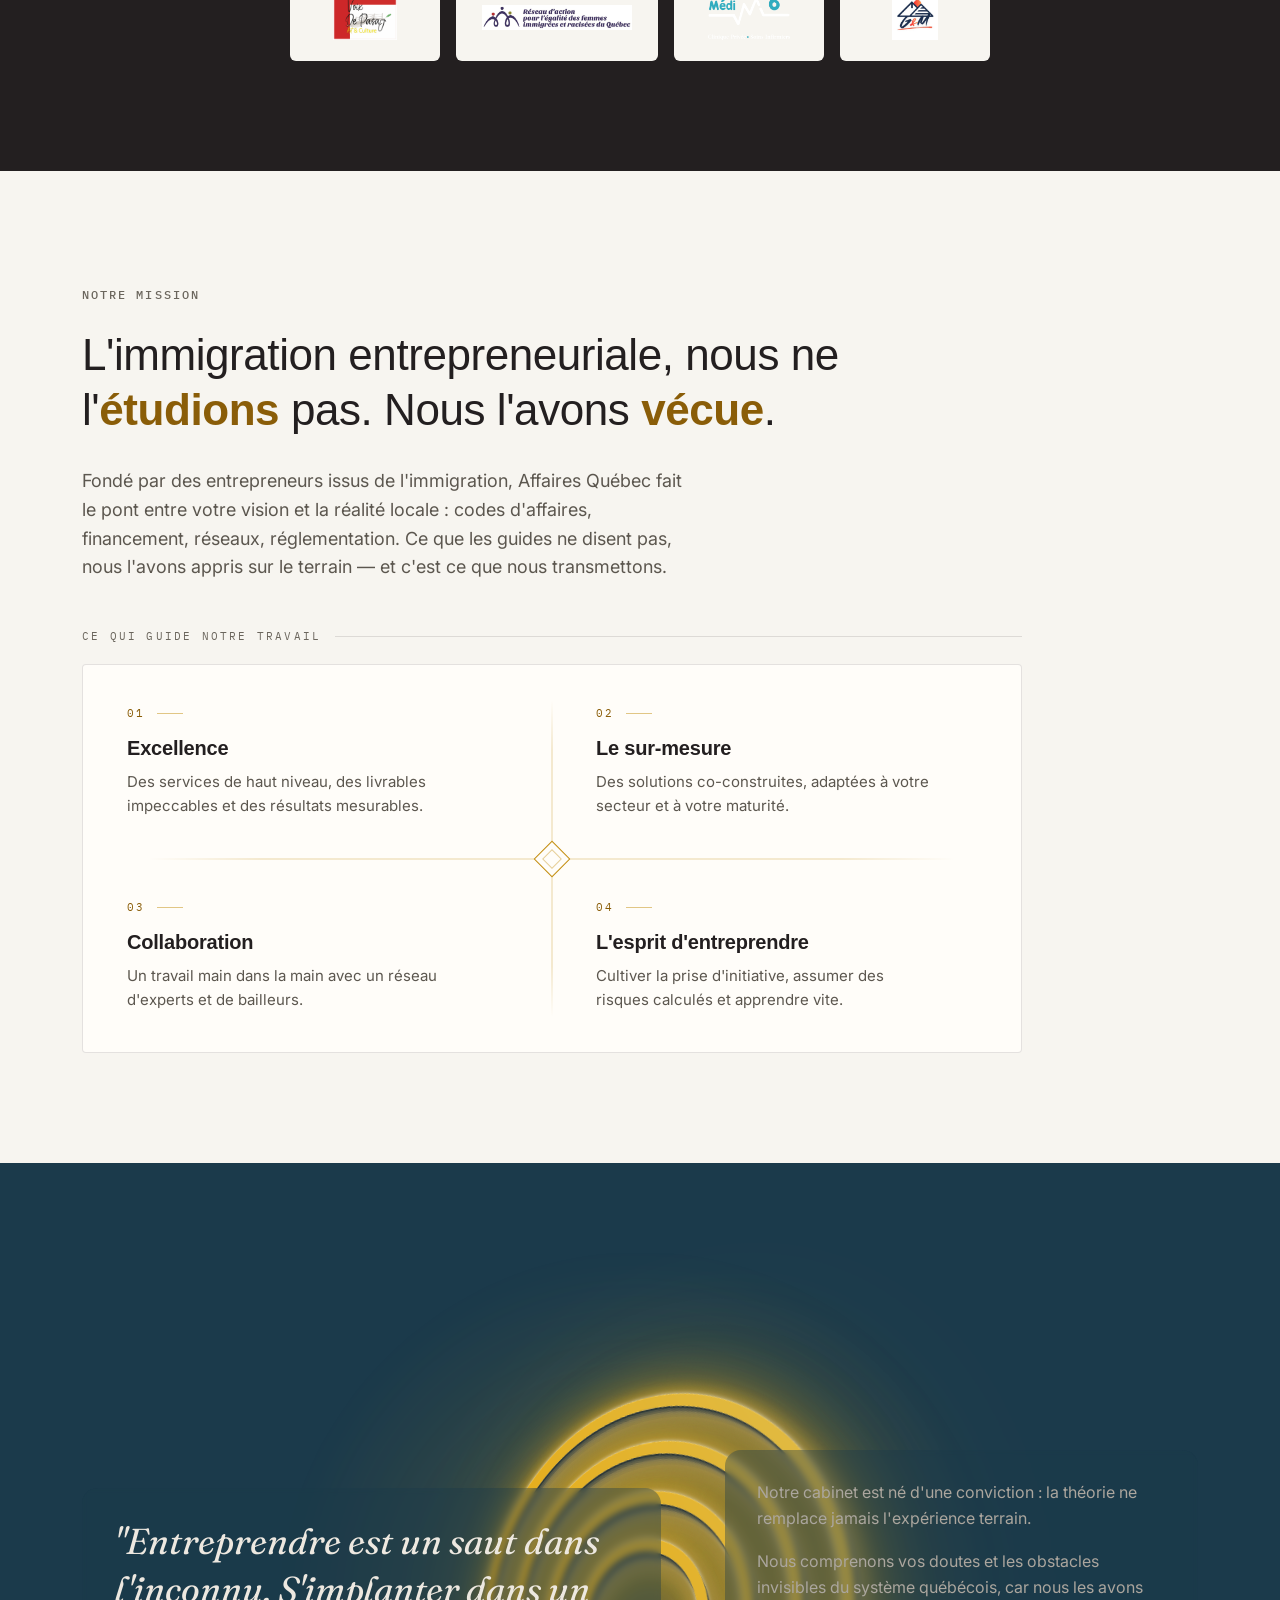
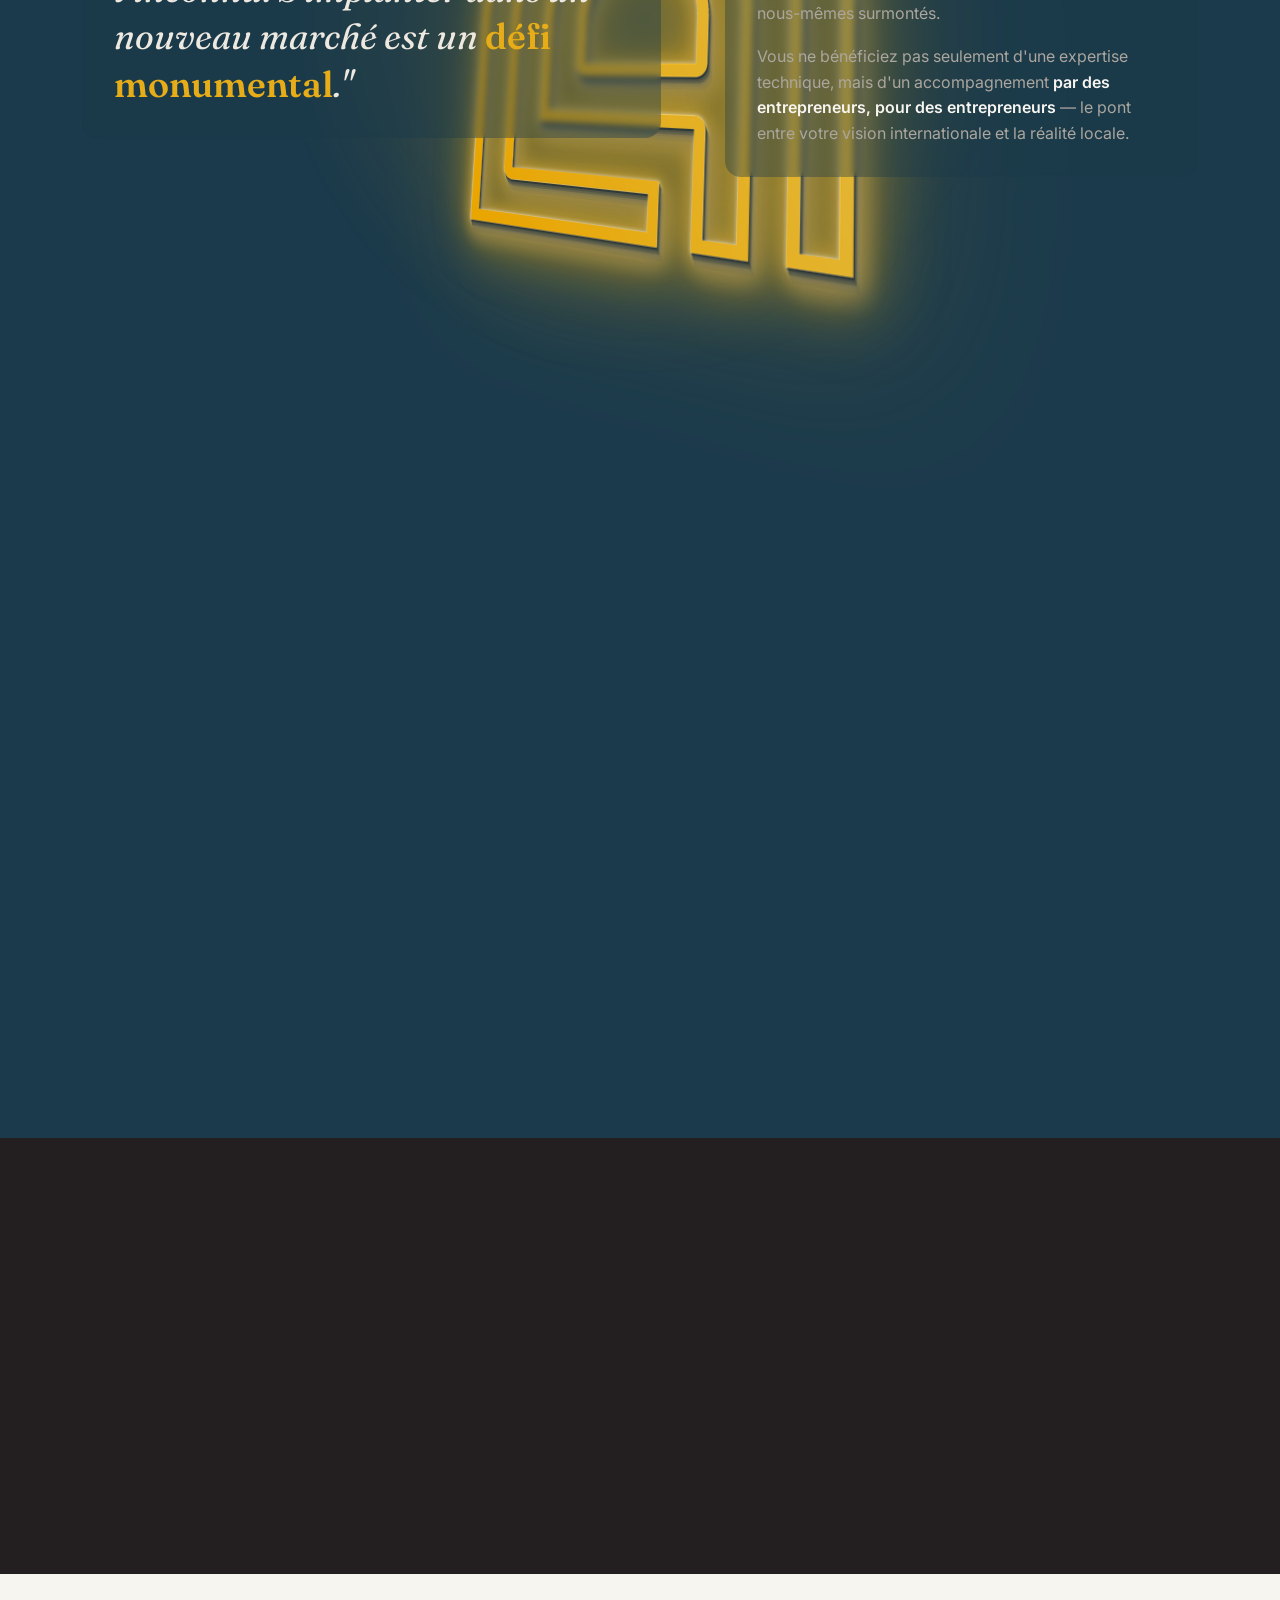
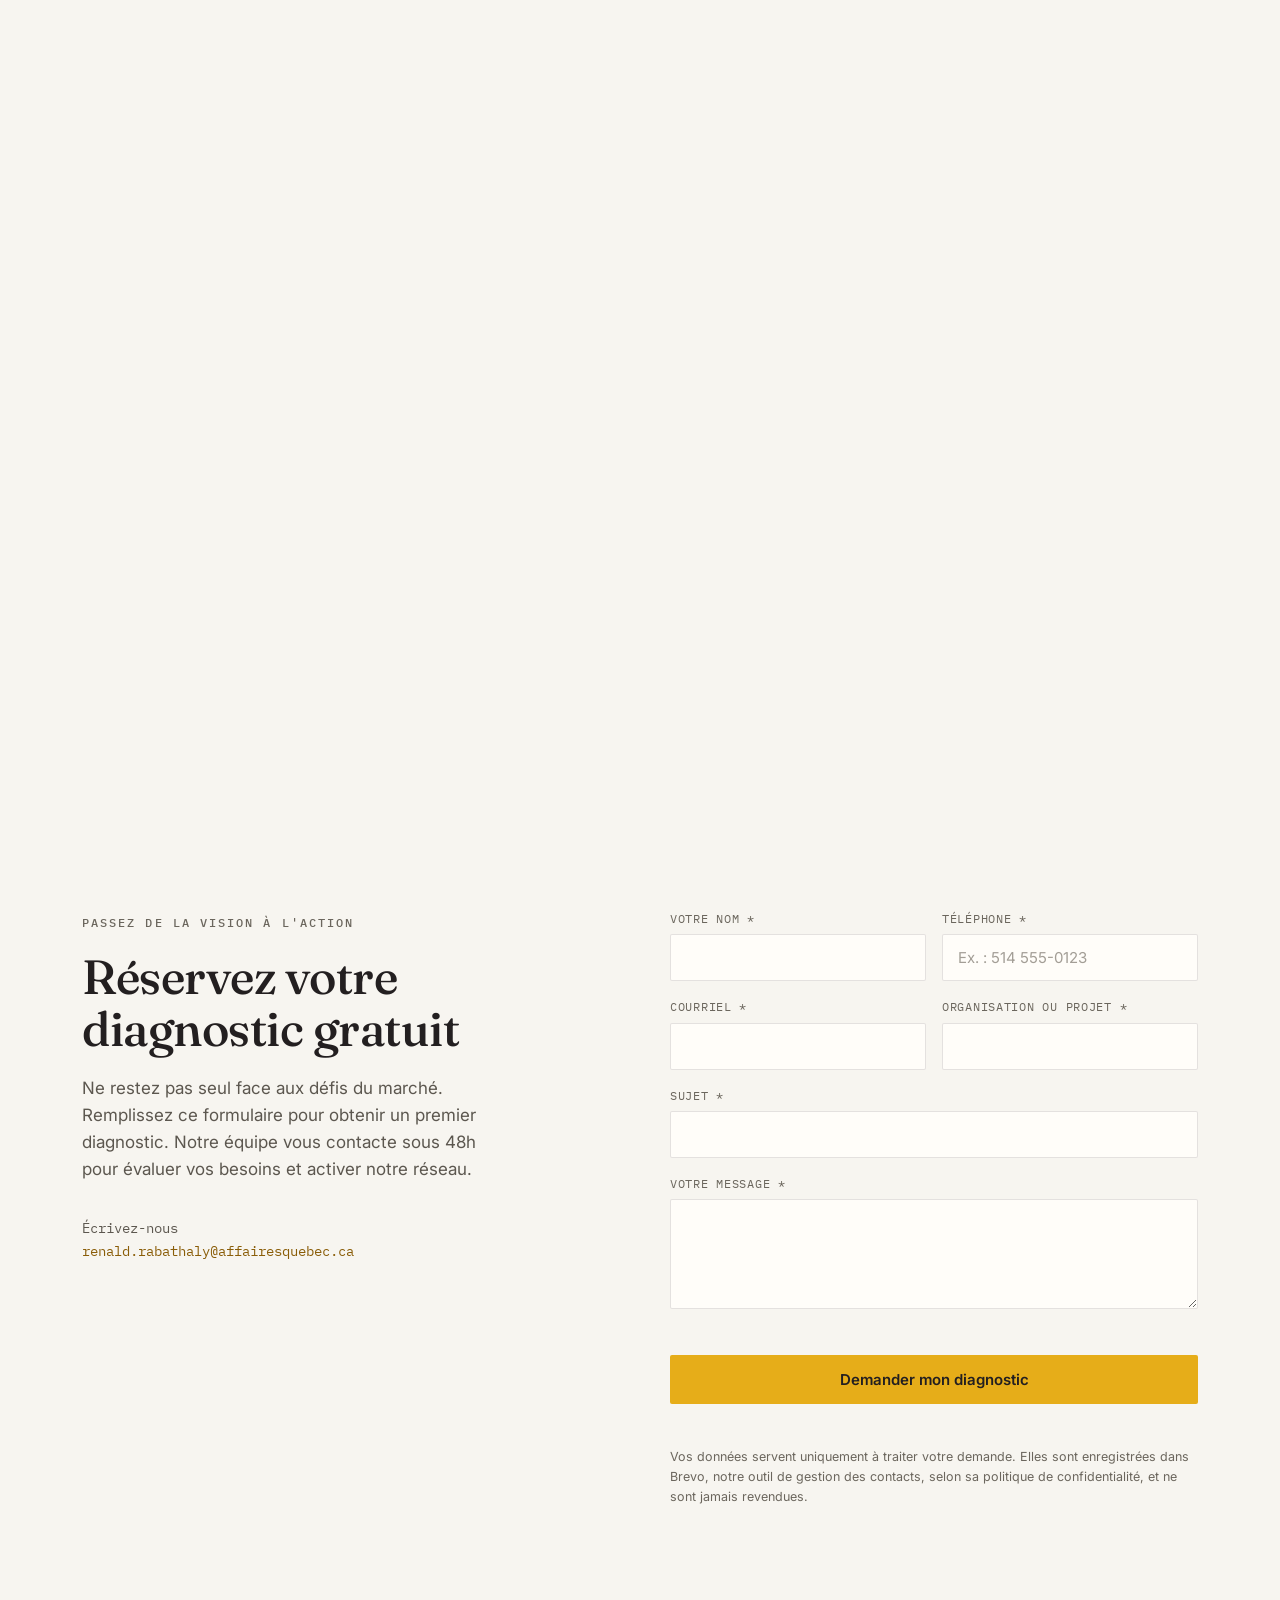
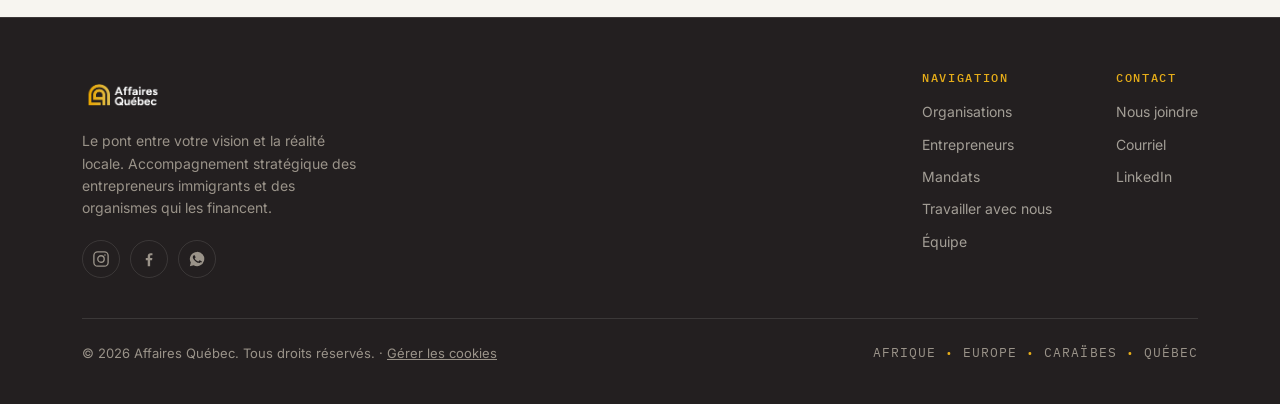
==== commit ad540a59: "Retire le bandeau webinaire (événement passé) Co-Authored-By: Claude Sonnet 5 <noreply@anthropic.com" ====
--- a/index.html
+++ b/index.html
@@ -86,50 +86,13 @@
 .eyebrow.accent{color:var(--gold)}
 
 /* ---------- NAV ---------- */
-#siteHeaderFixed{position:fixed;top:0;left:0;right:0;z-index:100}
 nav{
+  position:fixed;top:0;left:0;right:0;z-index:100;
   display:flex;align-items:center;justify-content:space-between;
   padding:20px 32px;
   background:rgba(35,31,32,0);
   transition:background .4s ease,padding .4s ease,border-color .4s ease;
   border-bottom:1px solid transparent;
-}
-.promo-bar{
-  position:relative;background:var(--gold);color:var(--charcoal);
-  padding:11px 44px 11px 20px;text-align:center;
-}
-.promo-bar-inner{
-  display:flex;align-items:center;justify-content:center;flex-wrap:wrap;
-  gap:4px 14px;max-width:1080px;margin:0 auto;
-}
-.promo-text{font-size:13.5px;line-height:1.5;margin:0}
-.promo-cta{
-  display:inline-flex;align-items:center;gap:6px;font-weight:700;font-size:13.5px;
-  color:var(--charcoal);white-space:nowrap;border-bottom:1px solid currentColor;
-}
-.promo-cta .arr{transition:transform .25s}
-.promo-cta:hover .arr{transform:translateX(4px)}
-.promo-close{
-  position:absolute;right:10px;top:50%;transform:translateY(-50%);
-  background:none;border:none;color:var(--charcoal);font-size:20px;line-height:1;
-  cursor:pointer;padding:6px;opacity:0.65;transition:opacity .2s;
-}
-.promo-close:hover{opacity:1}
-@media(max-width:640px){
-  .promo-bar{padding:10px 40px 10px 14px}
-  .promo-text,.promo-cta{font-size:12.5px}
-}
-/* ---------- ENCADRÉ PROMO (version inline, ex. section Entrepreneurs) ---------- */
-.promo-inline{
-  background:var(--gold);color:var(--charcoal);border-radius:6px;
-  padding:22px 26px;margin:0 0 44px;
-  display:flex;align-items:center;justify-content:space-between;gap:20px;flex-wrap:wrap;
-}
-.promo-inline .promo-text{font-size:15px;max-width:640px}
-.promo-inline .promo-cta{font-size:15px}
-@media(max-width:640px){
-  .promo-inline{padding:18px 20px;text-align:center;justify-content:center}
-  .promo-inline .promo-text{font-size:14px}
 }
 nav.scrolled{
   background:rgba(35,31,32,0.86);
@@ -1063,7 +1026,7 @@
   .nav-links{
     position:fixed;top:0;right:0;height:100vh;width:min(320px,84vw);
     display:flex;flex-direction:column;align-items:flex-start;gap:2px;
-    padding:var(--header-h,96px) 28px 28px;background:var(--charcoal-soft);
+    padding:96px 28px 28px;background:var(--charcoal-soft);
     border-left:1px solid var(--line-dark);
     transform:translateX(100%);transition:transform .35s cubic-bezier(.16,1,.3,1);
     z-index:99;
@@ -1143,14 +1106,6 @@
 </script>
 <div id="progressBar"></div>
 
-<div id="siteHeaderFixed">
-  <div class="promo-bar" id="promoBar" data-promo-until="2026-10-24T00:00:00-04:00" hidden>
-    <div class="promo-bar-inner">
-      <p class="promo-text"><strong>Webinaire gratuit</strong> · Vendredi 23 octobre, 19 h (heure de Montréal) · De l'idée au financement : démarrer son entreprise au Québec</p>
-      <a class="promo-cta" href="https://www.eventbrite.com/x/de-lidee-au-financement-demarrer-son-entreprise-au-quebec-tickets-2002182374379" target="_blank" rel="noopener">Je m'inscris <span class="arr">→</span></a>
-    </div>
-    <button type="button" class="promo-close" id="promoClose" aria-label="Fermer l'annonce du webinaire">×</button>
-  </div>
 <nav id="nav">
   <a href="#top" class="logo">
     <img src="[data-uri]" alt="Affaires Québec" class="logo-img" decoding="async">
@@ -1164,7 +1119,6 @@
   </div>
   <button class="nav-toggle" id="navToggle" aria-label="Menu"><span></span><span></span><span></span></button>
 </nav>
-</div>
 
 <!-- HERO -->
 <header class="hero" id="top">
@@ -1460,10 +1414,6 @@
         <a href="#international" style="color:var(--gold-ink);font-weight:600;border-bottom:1px solid rgba(196,143,18,0.4)">Voir notre volet international →</a>
       </p>
     </div>
-    <div class="promo-inline" id="promoInline" data-promo-until="2026-10-24T00:00:00-04:00" hidden>
-      <p class="promo-text"><strong>Webinaire gratuit</strong> · Vendredi 23 octobre, 19 h (heure de Montréal) · De l'idée au financement : démarrer son entreprise au Québec</p>
-      <a class="promo-cta" href="https://www.eventbrite.com/x/de-lidee-au-financement-demarrer-son-entreprise-au-quebec-tickets-2002182374379" target="_blank" rel="noopener">Je m'inscris <span class="arr">→</span></a>
-    </div>
   </div>
 </section>
 
@@ -1795,39 +1745,6 @@
 </footer>
 
 <script>
-// Bandeau promo webinaire : affiché tant qu'on n'a pas dépassé la date limite,
-// et pas fermé manuellement durant cette visite (sessionStorage, pas localStorage —
-// il doit réapparaître à la prochaine visite tant que l'offre est valide).
-(function(){
-  var promos=[...document.querySelectorAll('[data-promo-until]')];
-  if(!promos.length)return;
-  var barClosedThisSession=false;
-  try{barClosedThisSession=sessionStorage.getItem('aq_promo_webinaire_closed')==='1'}catch(e){}
-  promos.forEach(function(el){
-    var until=new Date(el.dataset.promoUntil);
-    var expired=isNaN(until.getTime())||Date.now()>until.getTime();
-    var isBar=el.id==='promoBar';
-    if(!expired&&!(isBar&&barClosedThisSession))el.hidden=false;
-  });
-  var closeBtn=document.getElementById('promoClose');
-  var promoBar=document.getElementById('promoBar');
-  if(closeBtn&&promoBar){
-    // Ferme seulement le bandeau fixe en haut (intrusif) ; l'encadré dans la section
-    // Entrepreneurs reste visible — ce n'est que du contenu de page, pas une bannière.
-    closeBtn.addEventListener('click',function(){
-      promoBar.hidden=true;
-      try{sessionStorage.setItem('aq_promo_webinaire_closed','1')}catch(e){}
-      setHeaderHeight();
-    });
-  }
-  function setHeaderHeight(){
-    var stack=document.getElementById('siteHeaderFixed');
-    if(stack)document.documentElement.style.setProperty('--header-h',stack.offsetHeight+'px');
-  }
-  setHeaderHeight();
-  addEventListener('resize',setHeaderHeight);
-})();
-
 // nav scroll state
 const nav=document.getElementById('nav');
 addEventListener('scroll',()=>{nav.classList.toggle('scrolled',scrollY>40)});
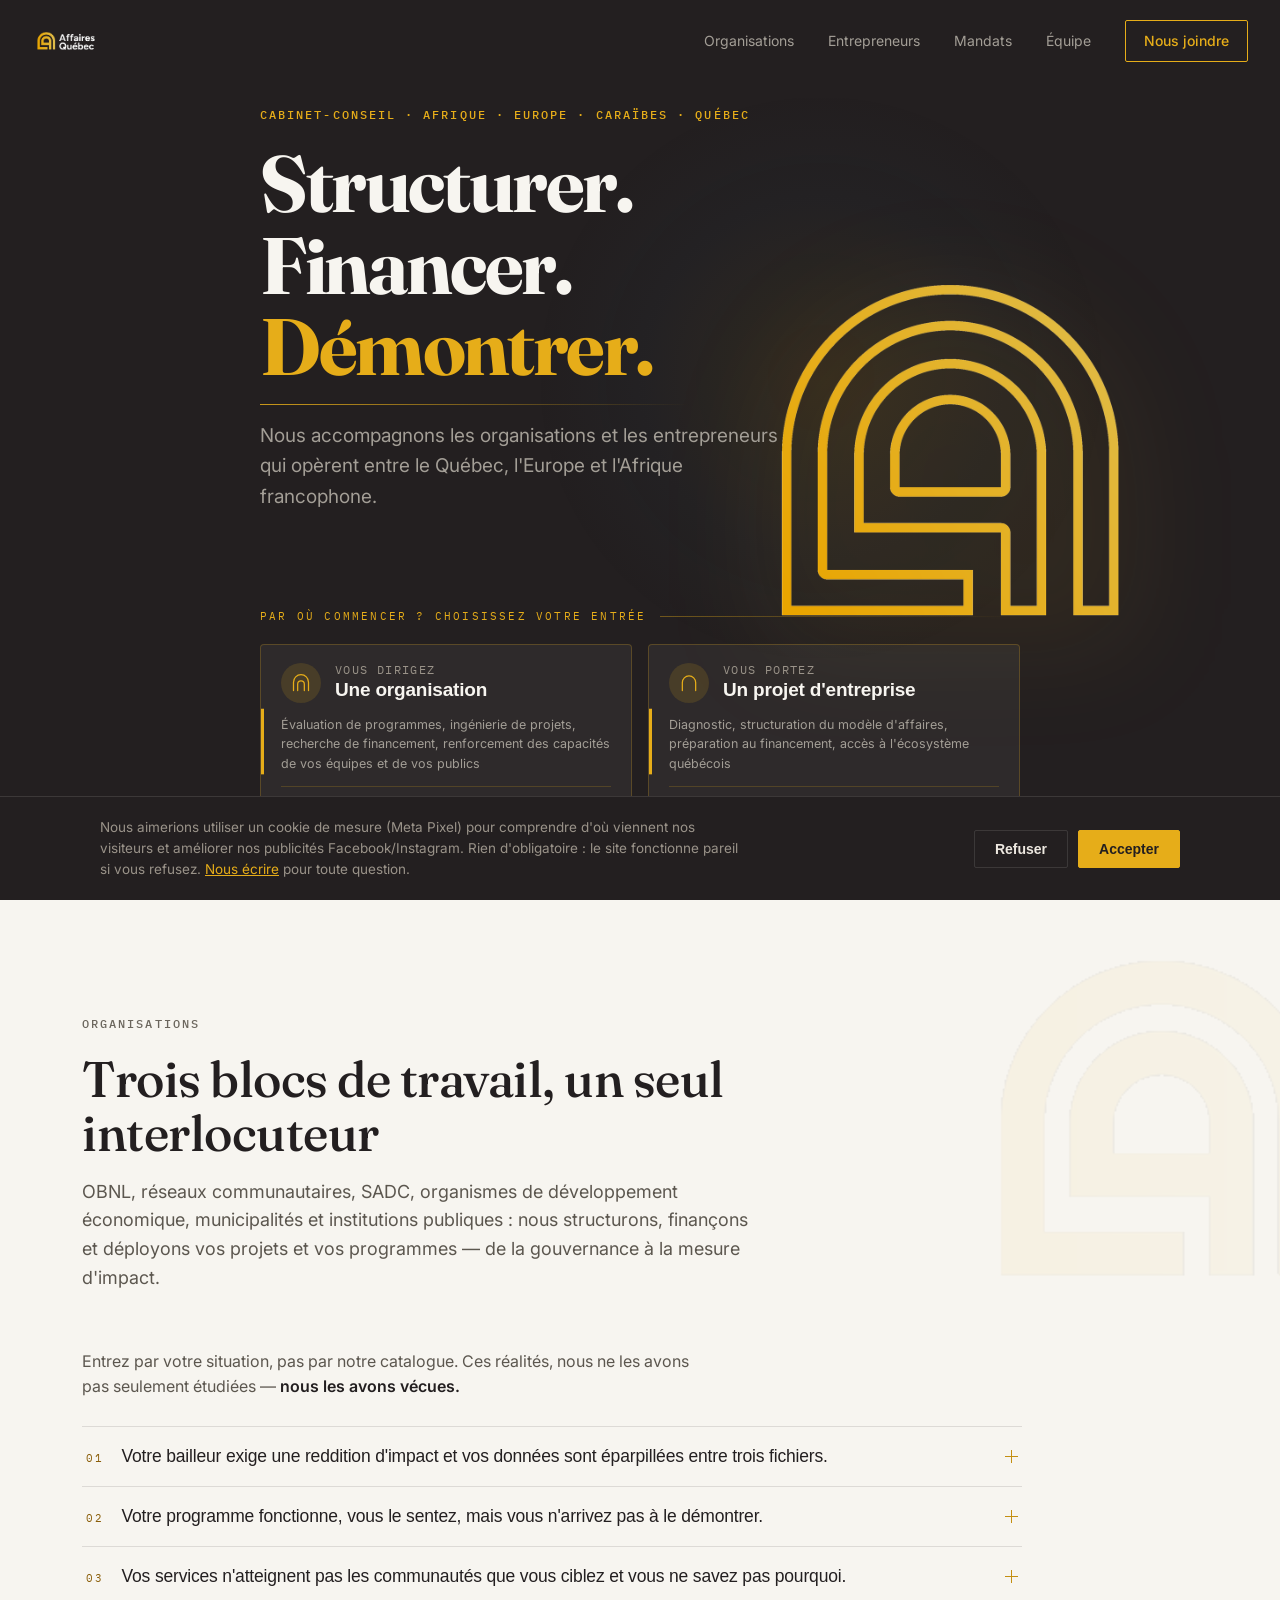
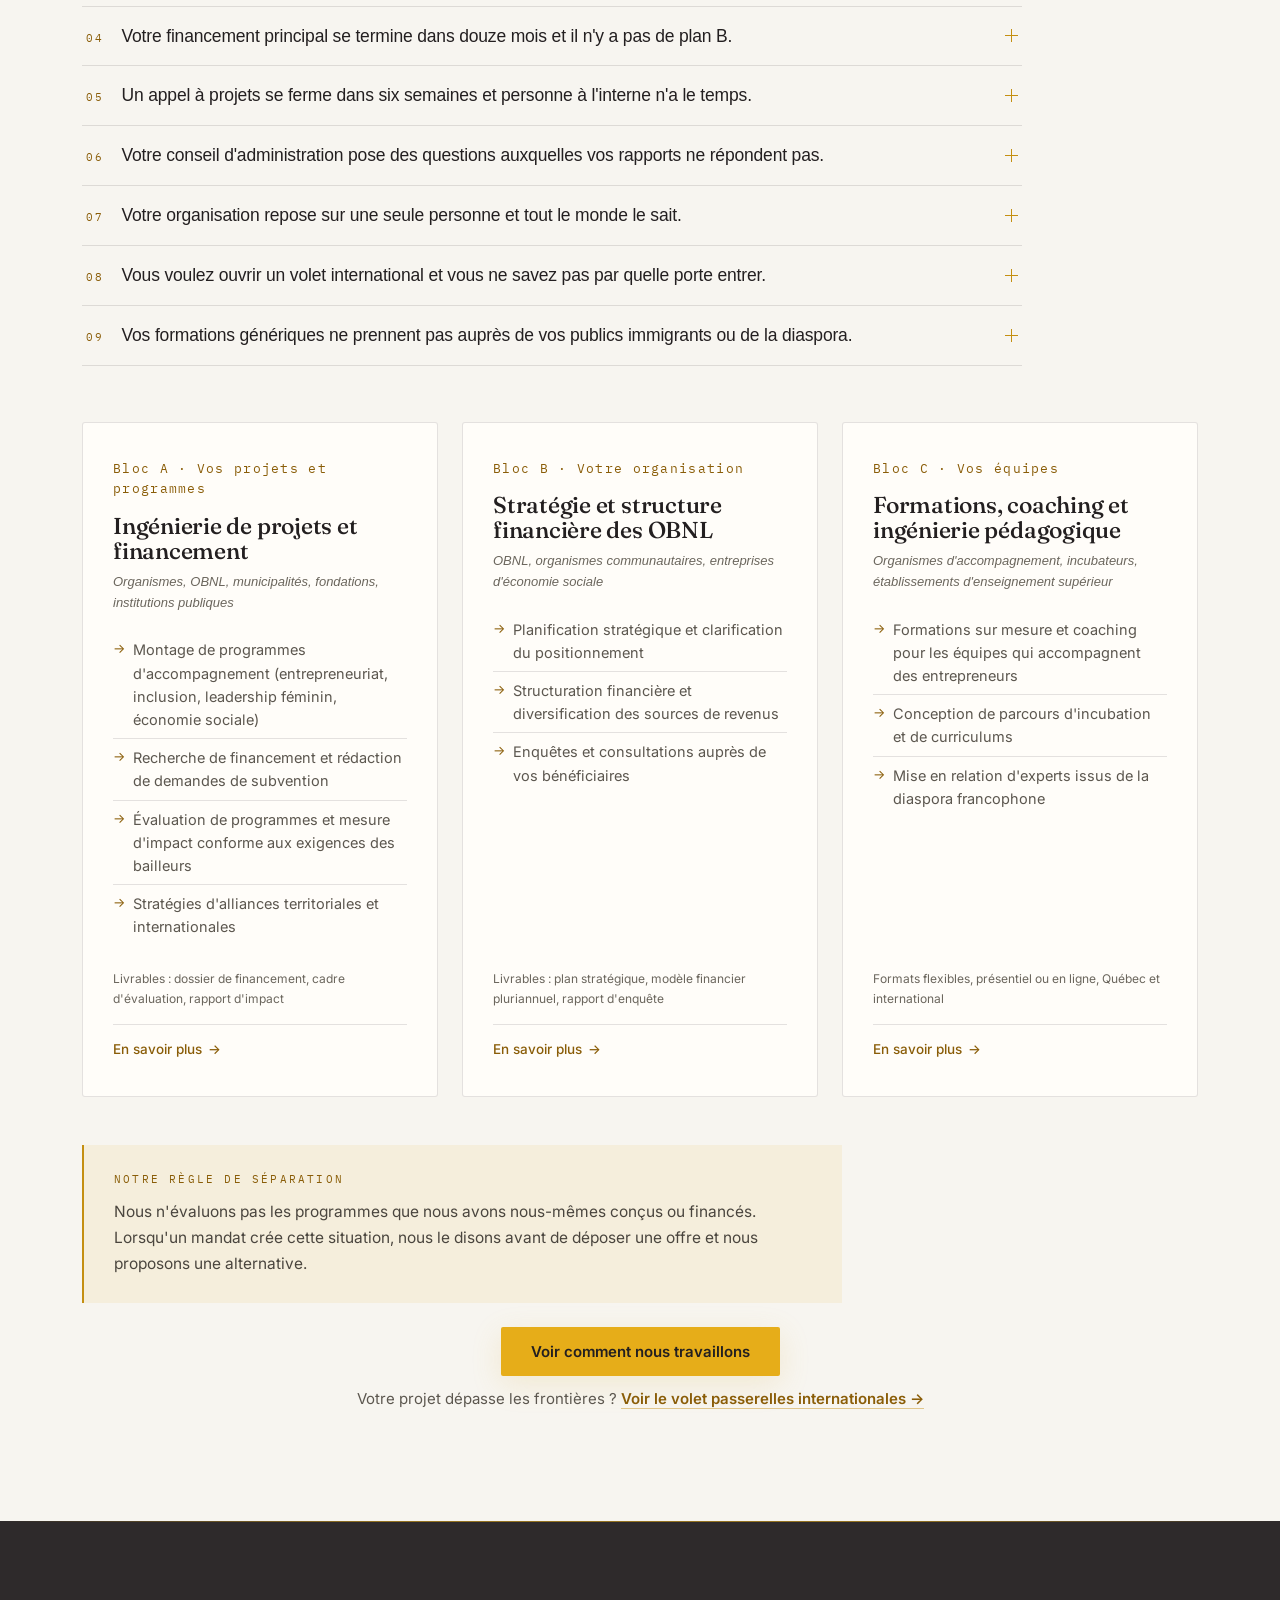
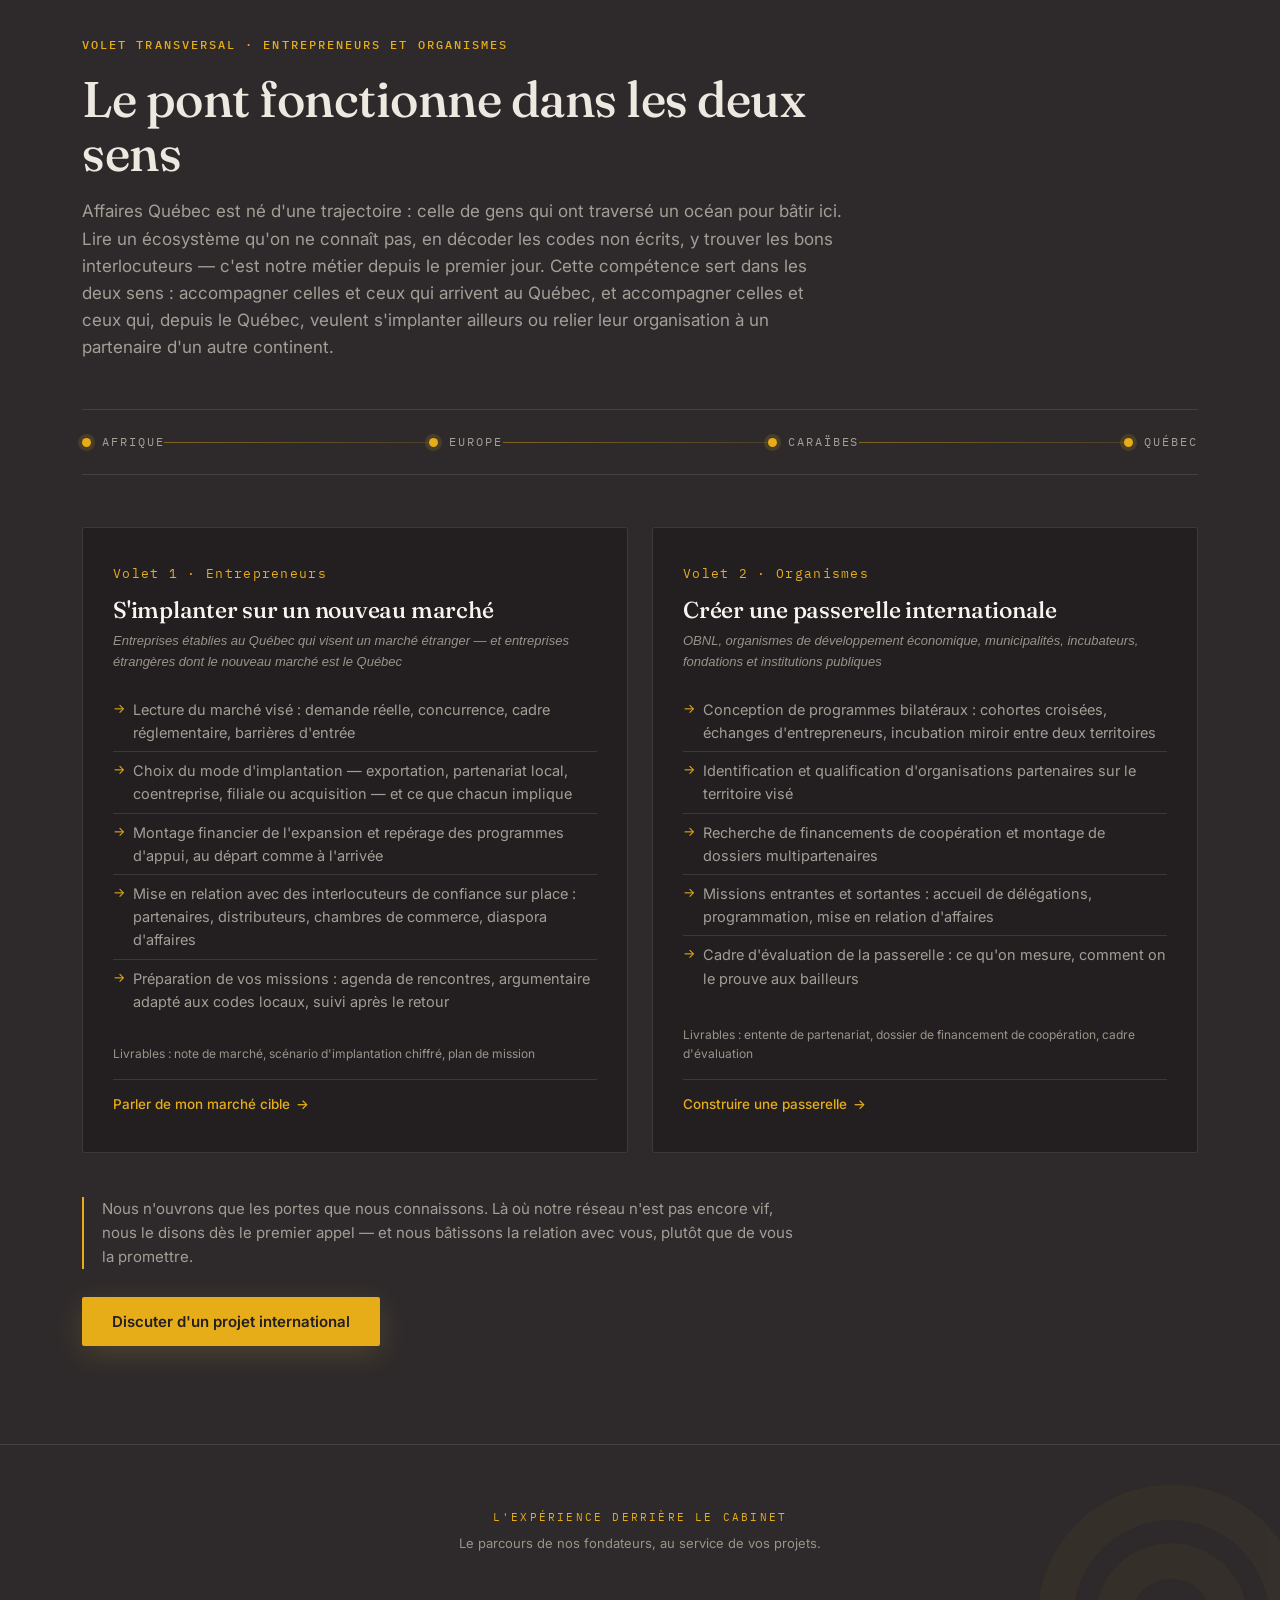
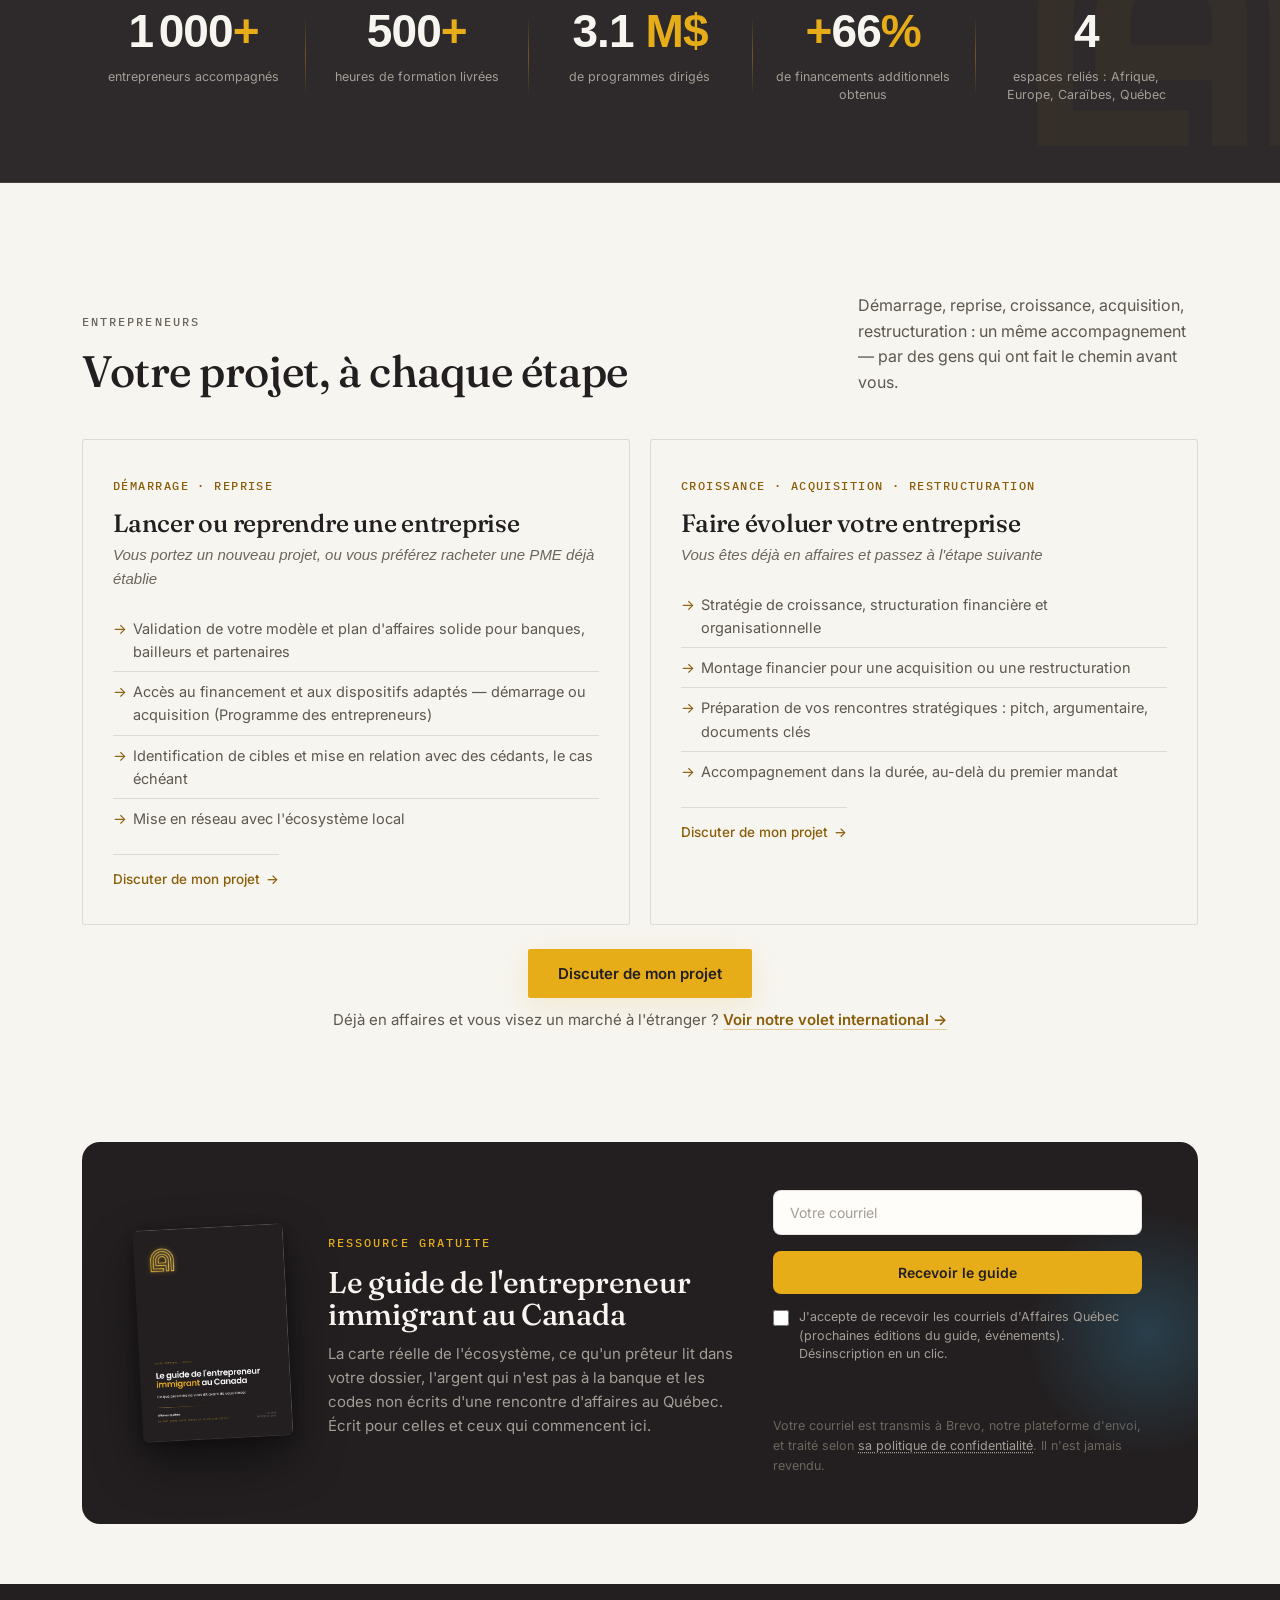
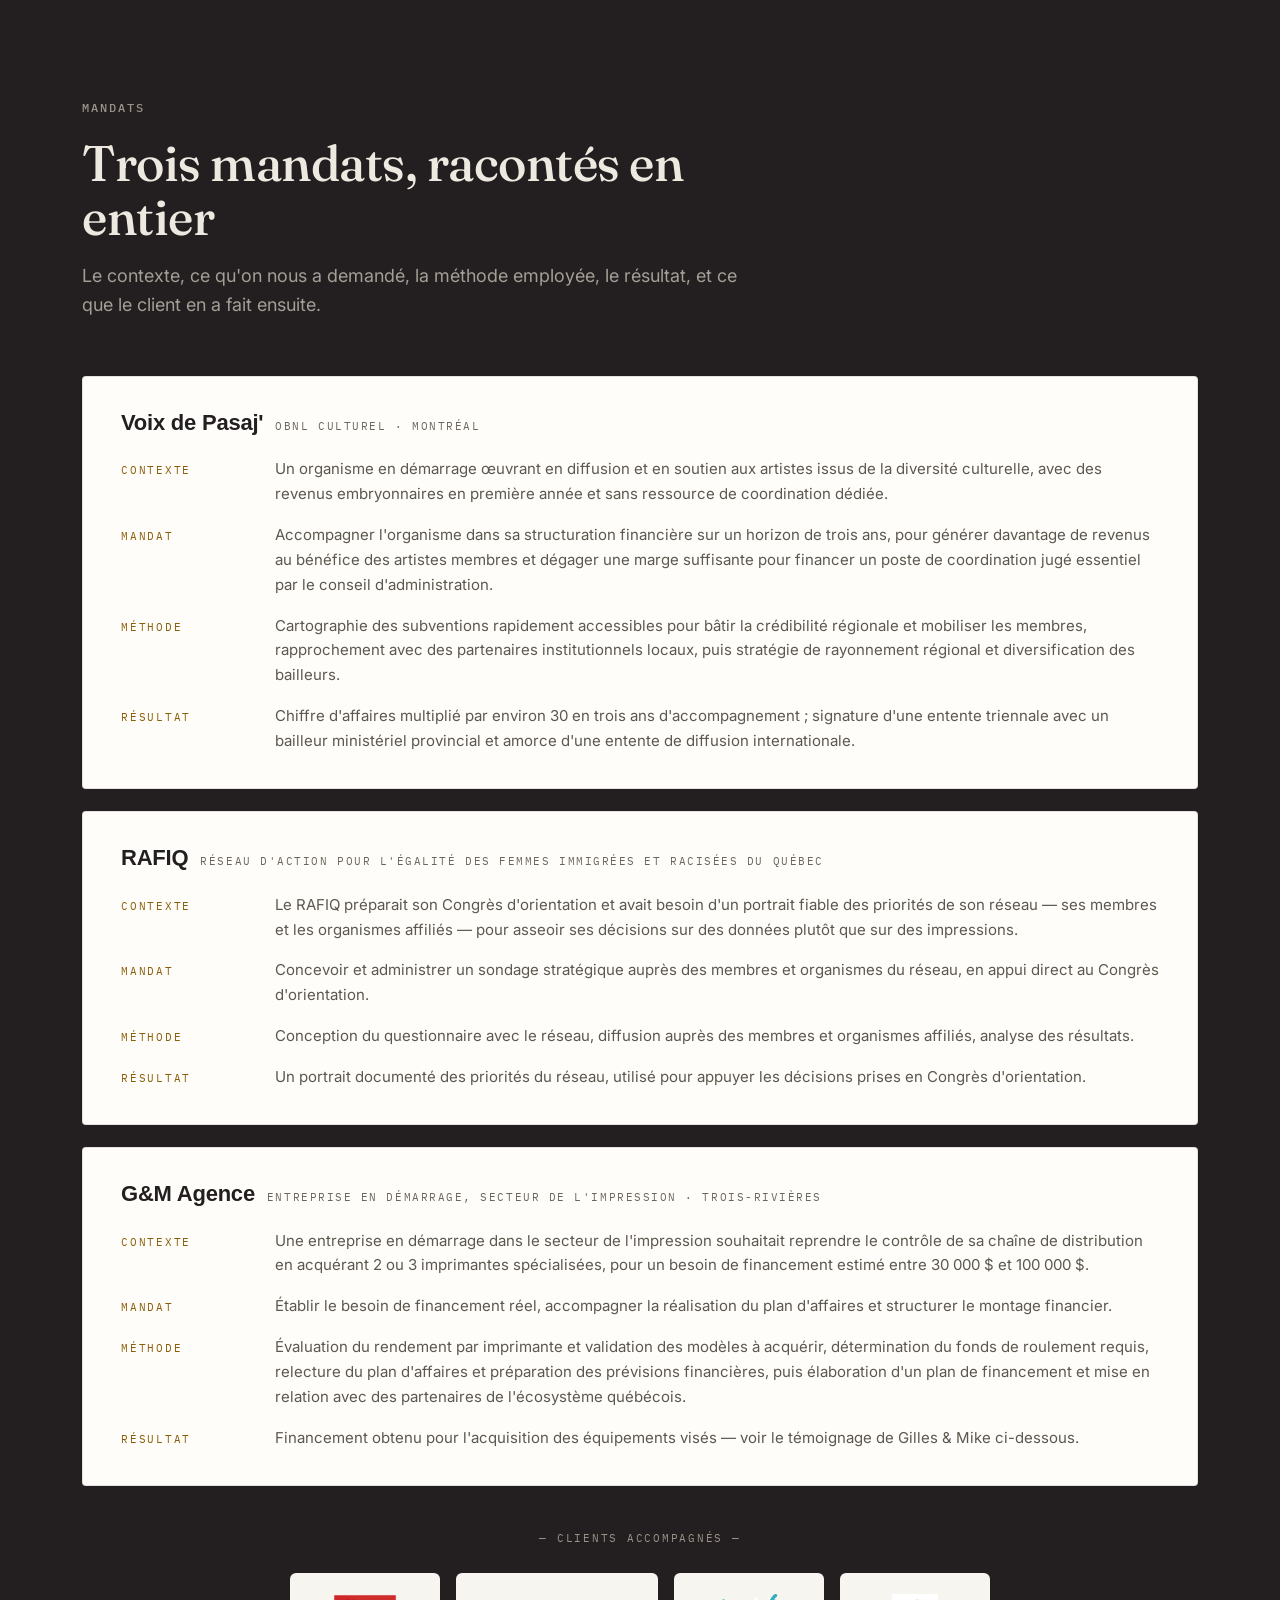
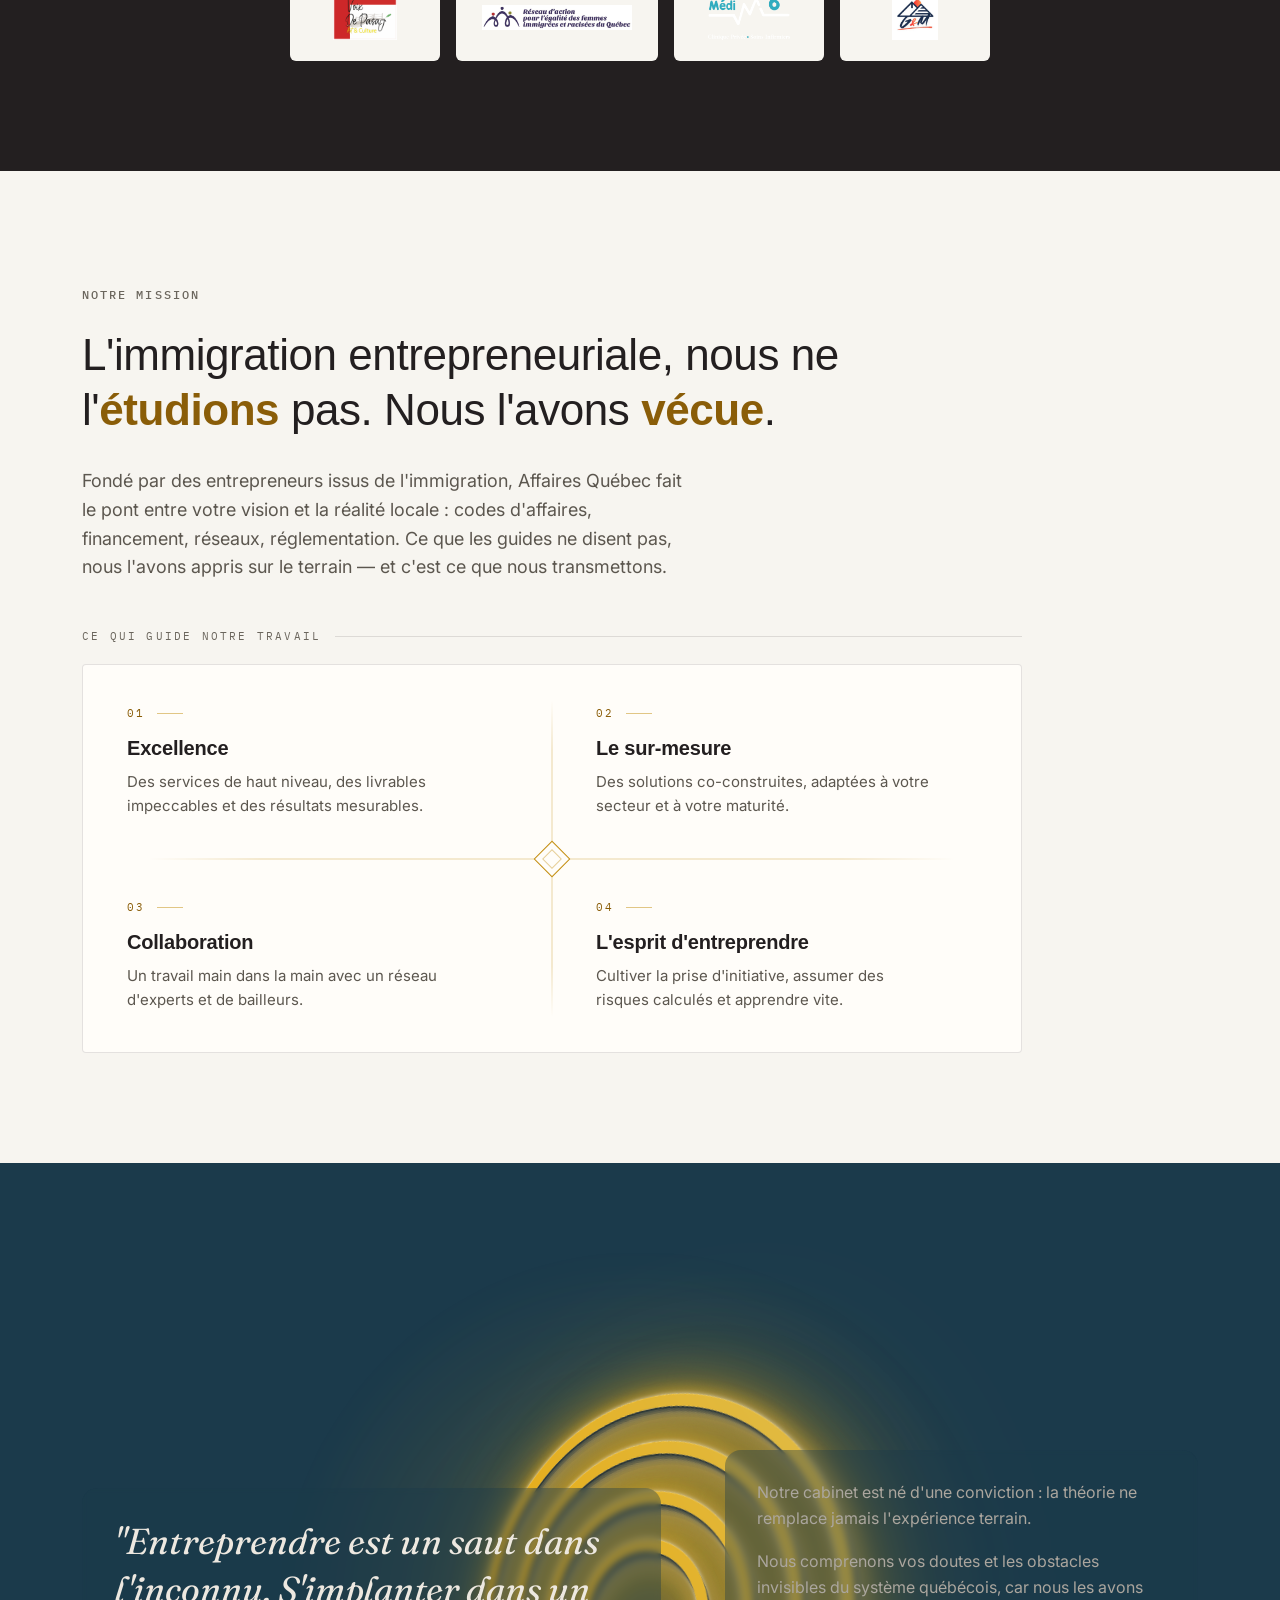
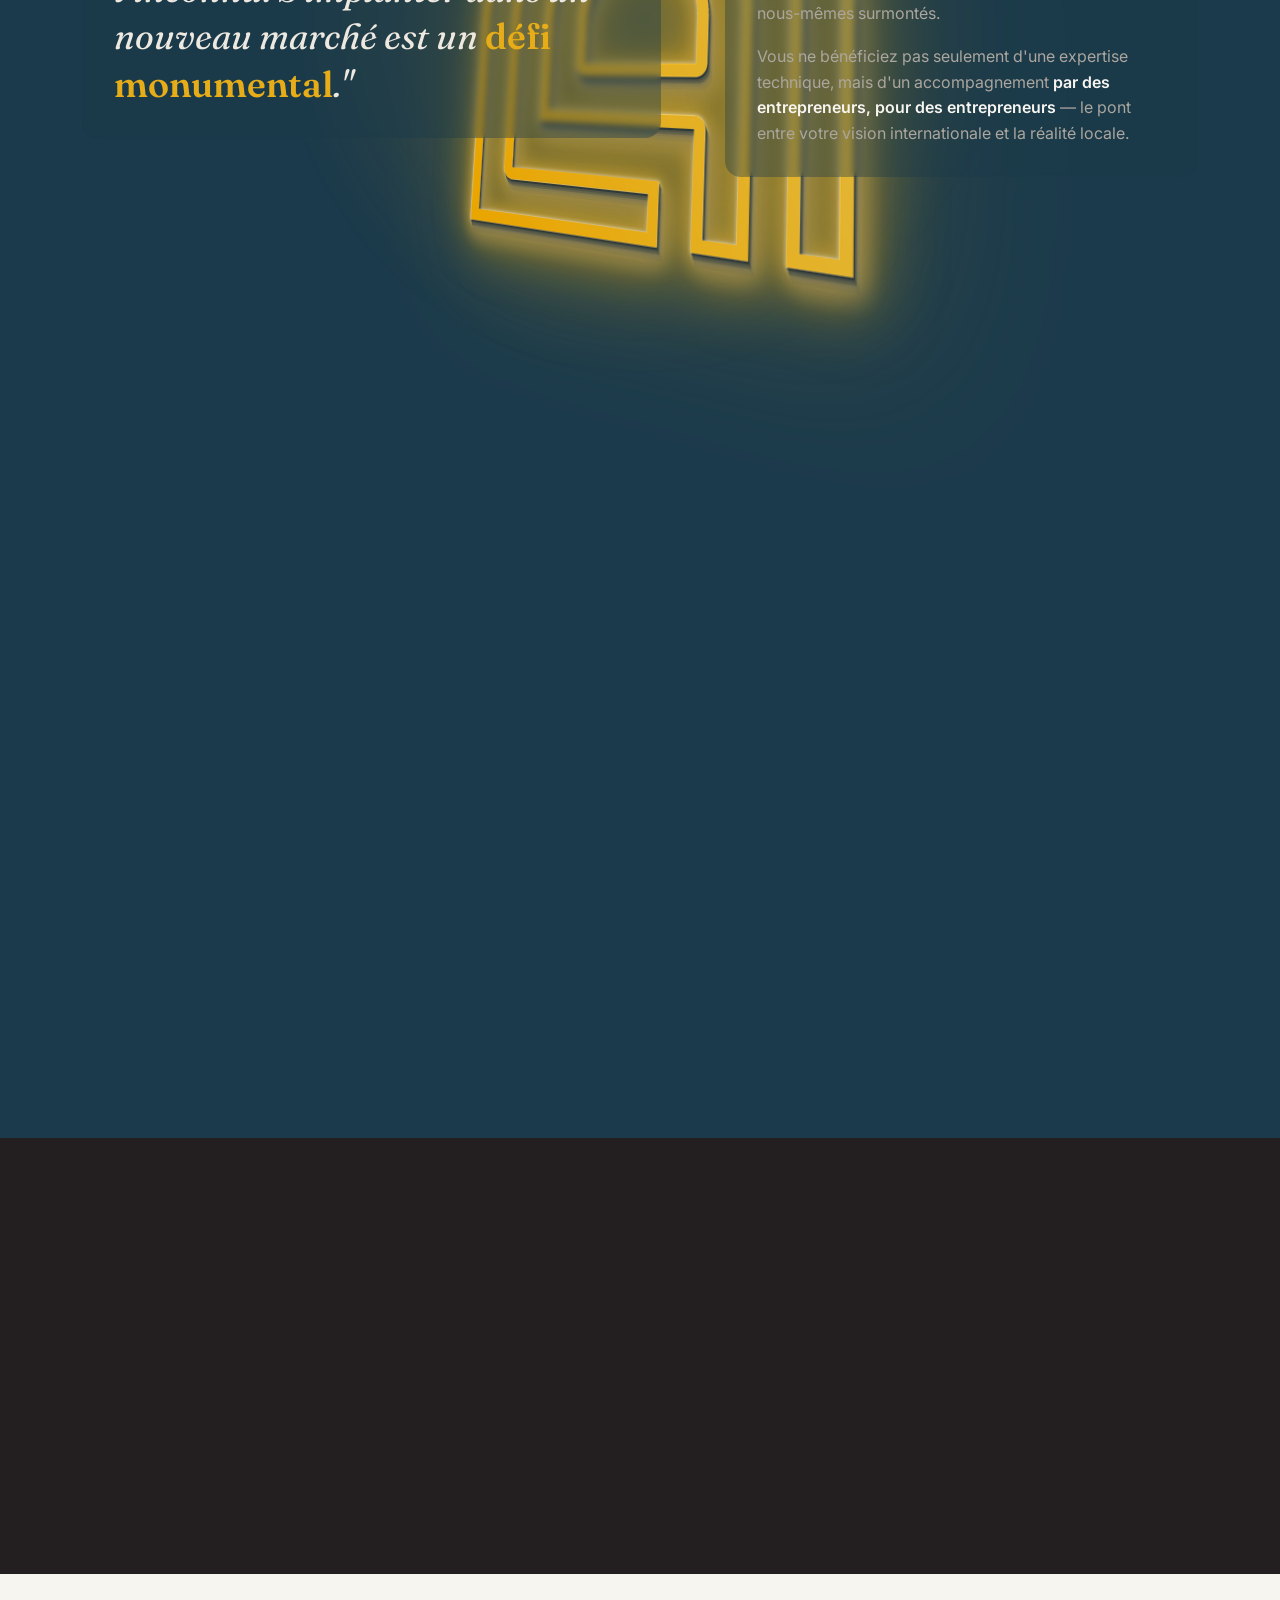
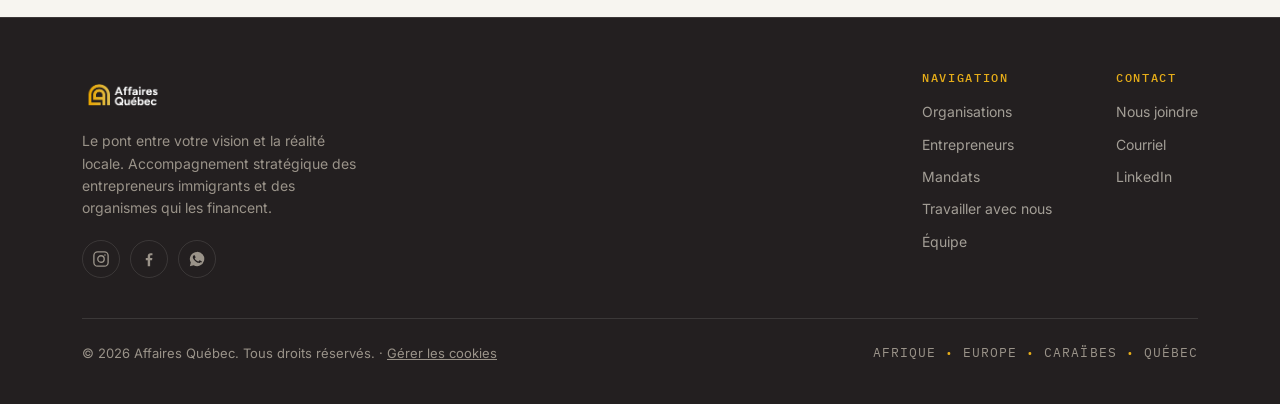
==== commit 4ba62269: "Polish (emil-design-eng + taste skill) : feedback de pression sur les boutons, courbe d'easing maiso" ====
--- a/index.html
+++ b/index.html
@@ -104,14 +104,21 @@
 .logo-img{height:38px;width:auto;display:block}
 .foot-logo-img{height:46px}
 .nav-links{display:flex;gap:34px;align-items:center}
-.nav-links a{font-size:14px;color:var(--ink-muted);transition:color .25s}
+.nav-links a{font-size:14px;color:var(--ink-muted);transition:color .25s;position:relative}
 .nav-links a:hover{color:var(--paper)}
+.nav-links a:not(.nav-cta)::after{
+  content:"";position:absolute;left:0;right:0;bottom:-4px;height:1px;
+  background:var(--gold);transform:scaleX(0);transform-origin:left;
+  transition:transform .25s cubic-bezier(.23,1,.32,1);
+}
+.nav-links a:not(.nav-cta):hover::after{transform:scaleX(1)}
 .nav-cta{
   border:1px solid var(--gold);color:var(--gold)!important;
   padding:9px 18px;border-radius:2px;font-size:13px;font-weight:500;
-  transition:background .25s,color .25s;
+  transition:background .25s,color .25s,transform .12s ease-out;
 }
 .nav-cta:hover{background:var(--gold);color:var(--charcoal)!important}
+.nav-cta:active{transform:scale(.97)}
 .nav-toggle{display:none;background:none;border:none;color:var(--paper);cursor:pointer;flex-direction:column;gap:5px}
 .nav-toggle span{width:24px;height:2px;background:var(--paper);display:block;transition:.3s}
 
@@ -210,10 +217,12 @@
   box-shadow:0 8px 30px rgba(223,175,69,0.18);
 }
 .btn-primary:hover{transform:translateY(-2px);box-shadow:0 12px 40px rgba(223,175,69,0.3)}
+.btn-primary:active{transform:scale(.97);transition:transform .12s ease-out}
 .btn-ghost{
   border:1px solid var(--line-dark);color:var(--ink-on-dark);padding:15px 28px;border-radius:2px;
-  font-weight:500;font-size:15px;transition:border-color .25s,background .25s;
-}
+  font-weight:500;font-size:15px;transition:border-color .25s,background .25s,transform .12s ease-out;
+}
+.btn-ghost:active{transform:scale(.97)}
 .btn-ghost:hover{border-color:var(--gold);background:rgba(223,175,69,0.06)}
 @keyframes rise{to{opacity:1;transform:translateY(0)}}
 
@@ -251,7 +260,7 @@
   display:flex;flex-direction:column;padding:18px 20px 14px;
   background:rgba(237,232,224,0.055);
   border:1px solid rgba(230,173,25,0.24);border-radius:4px;
-  transition:background .3s,border-color .3s,transform .3s,box-shadow .3s;
+  transition:background .3s,border-color .3s,transform .25s cubic-bezier(.23,1,.32,1),box-shadow .25s cubic-bezier(.23,1,.32,1);
   position:relative;overflow:hidden;
 }
 .choice-card::before{
@@ -299,7 +308,7 @@
 .b2c-duo{display:grid;grid-template-columns:1fr 1fr;gap:20px}
 .b2c-card{
   background:var(--paper);border:1px solid var(--line-light);border-radius:3px;
-  padding:32px 30px;transition:transform .3s,box-shadow .3s;position:relative;
+  padding:32px 30px;transition:transform .25s cubic-bezier(.23,1,.32,1),box-shadow .25s cubic-bezier(.23,1,.32,1);position:relative;
 }
 .b2c-card:hover{transform:translateY(-4px);box-shadow:0 16px 40px rgba(35,31,32,0.09)}
 .b2c-card .tag{font-family:'IBM Plex Mono',monospace;font-size:12px;letter-spacing:0.12em;text-transform:uppercase;color:var(--gold-ink);font-weight:500}
@@ -552,7 +561,7 @@
 .offre{
   background:var(--charcoal);border:1px solid var(--line-dark);border-radius:3px;
   padding:36px 30px;display:flex;flex-direction:column;
-  transition:transform .35s ease,border-color .35s ease,box-shadow .35s ease;
+  transition:transform .25s cubic-bezier(.23,1,.32,1),border-color .35s ease,box-shadow .25s cubic-bezier(.23,1,.32,1);
   position:relative;overflow:hidden;
 }
 .offre::before{
@@ -617,7 +626,7 @@
 
 /* ---------- SERVICES SECONDAIRES ---------- */
 .svc-grid{display:grid;grid-template-columns:repeat(2,1fr);gap:24px;margin-top:12px}
-.svc{background:#fff;border:1px solid var(--line-light);border-radius:3px;padding:34px 30px;transition:box-shadow .3s,transform .3s}
+.svc{background:#fff;border:1px solid var(--line-light);border-radius:3px;padding:34px 30px;transition:box-shadow .25s cubic-bezier(.23,1,.32,1),transform .25s cubic-bezier(.23,1,.32,1)}
 .svc:hover{box-shadow:0 16px 40px rgba(35,31,32,0.08);transform:translateY(-3px)}
 .svc h3{font-size:22px;color:var(--charcoal);margin-bottom:10px}
 .svc .who{font-size:13px;color:#6B665D;font-style:italic;font-family:'Poppins',sans-serif;margin-bottom:16px}
@@ -692,7 +701,7 @@
 .chip{
   background:var(--paper);border-radius:6px;padding:20px 26px;
   display:flex;align-items:center;justify-content:center;
-  min-width:150px;height:88px;transition:transform .3s,box-shadow .3s;
+  min-width:150px;height:88px;transition:transform .25s cubic-bezier(.23,1,.32,1),box-shadow .25s cubic-bezier(.23,1,.32,1);
 }
 .chip:hover{transform:translateY(-4px);box-shadow:0 14px 34px rgba(0,0,0,0.28)}
 .chip img{max-height:46px;max-width:150px;width:auto;object-fit:contain}
@@ -760,6 +769,7 @@
   transition:transform .2s;margin-top:6px;
 }
 form button:hover{transform:translateY(-2px)}
+form button:active{transform:scale(.97);transition:transform .12s ease-out}
 form button:disabled{opacity:0.6;cursor:not-allowed;transform:none}
 .form-status{margin-top:14px;font-size:14px;min-height:1.4em}
 .form-status.ok{color:var(--gold)}
@@ -857,7 +867,7 @@
   /* ---------- FICHES DE MANDAT ---------- */
   .mandats{margin-top:44px;display:grid;gap:22px}
   .mandat{background:#FFFDF9;border:1px solid var(--line-light);border-radius:4px;
-    padding:34px 38px;transition:border-color .35s ease,transform .35s ease}
+    padding:34px 38px;transition:border-color .35s ease,transform .25s cubic-bezier(.23,1,.32,1)}
   .mandat:hover{border-color:rgba(196,143,18,0.45);transform:translateY(-2px)}
   .mandat-top{display:flex;flex-wrap:wrap;align-items:baseline;gap:12px;margin-bottom:22px}
   .mandat-top h3{font-family:'Poppins',sans-serif;font-weight:600;font-size:22px;color:var(--charcoal)}
